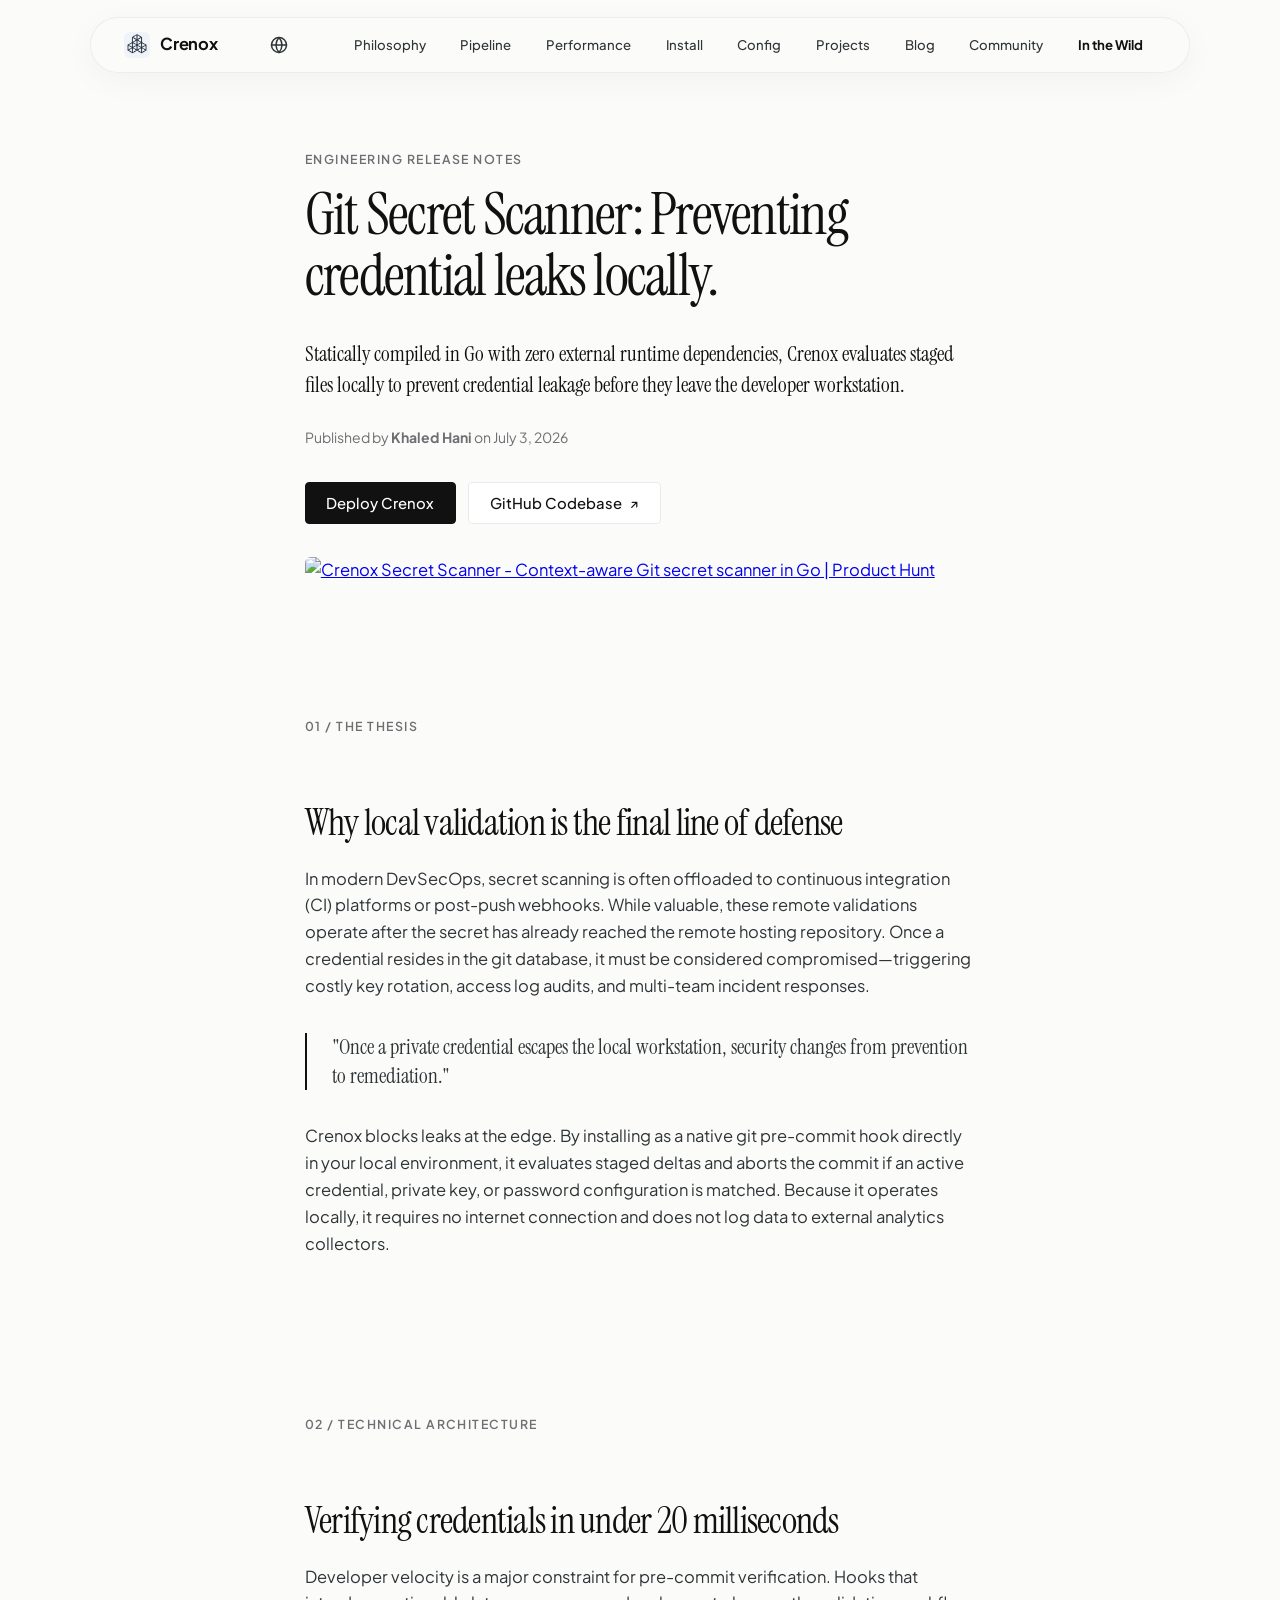
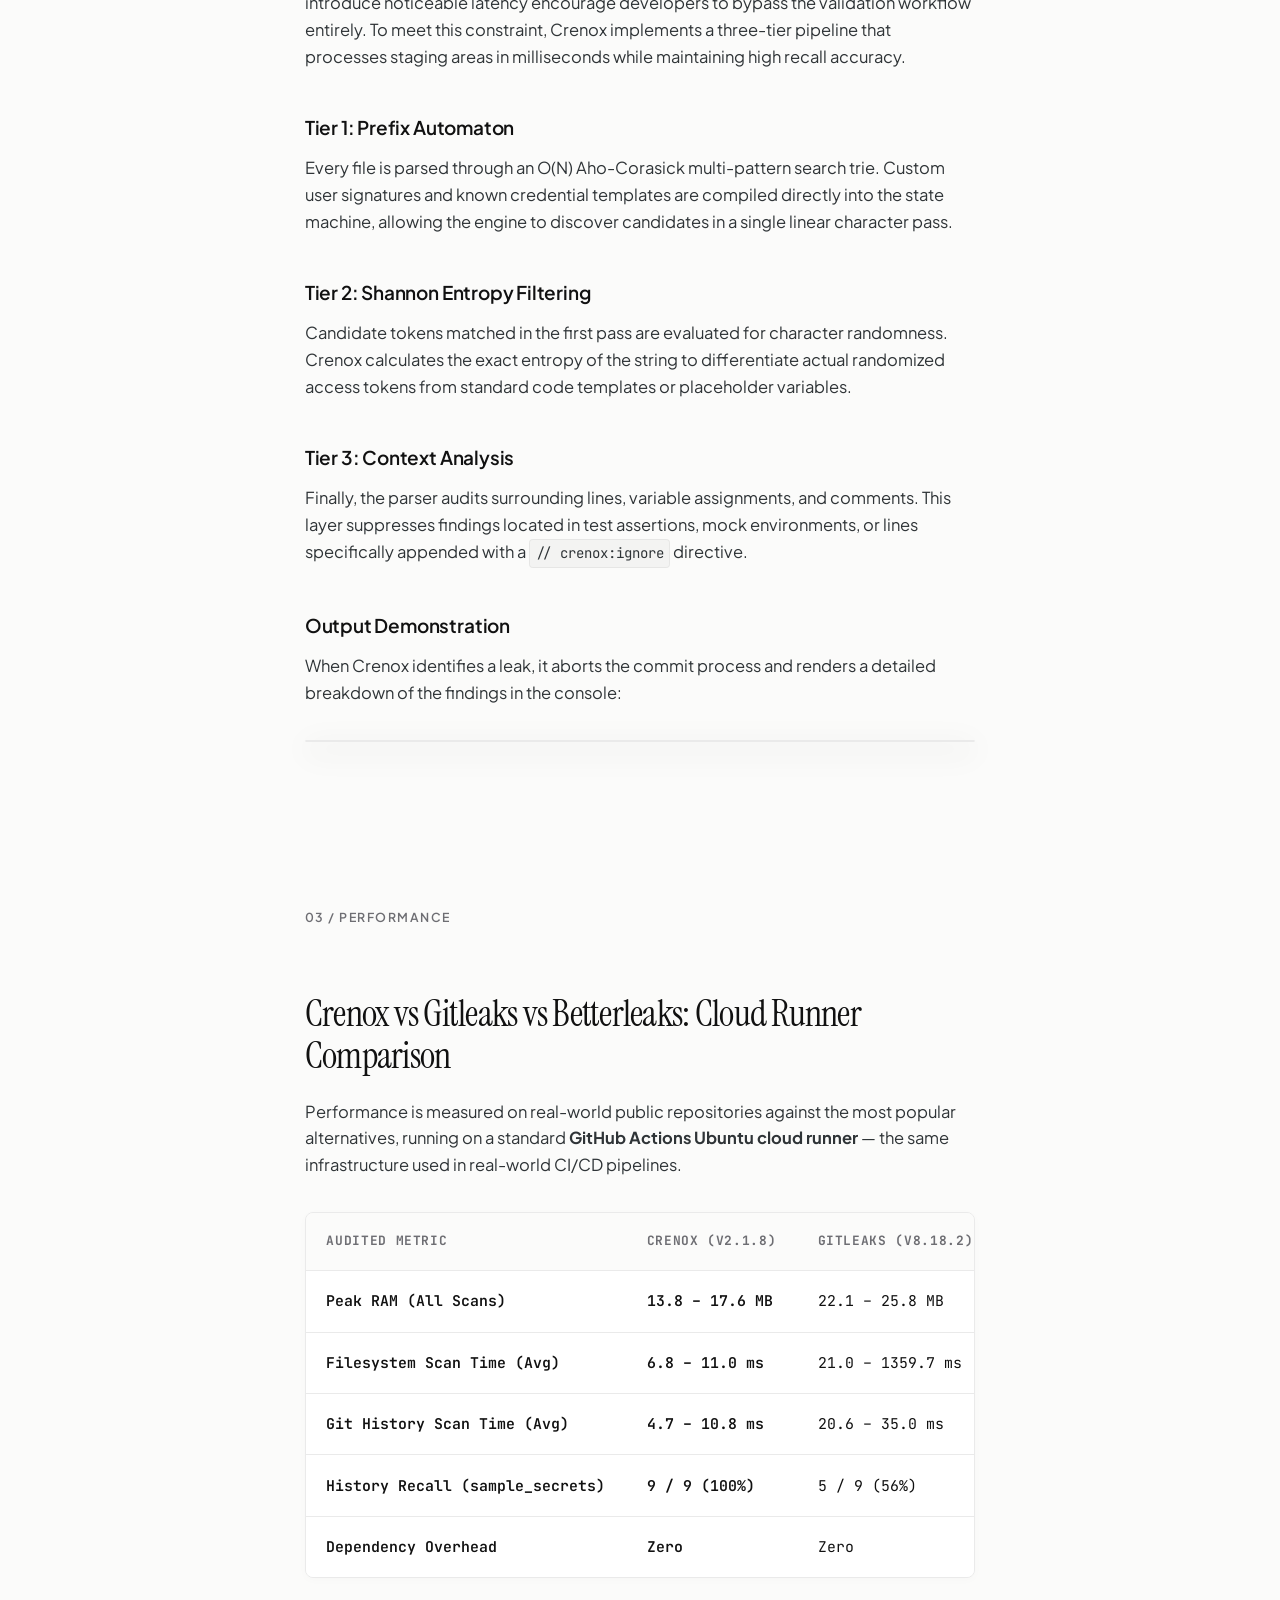
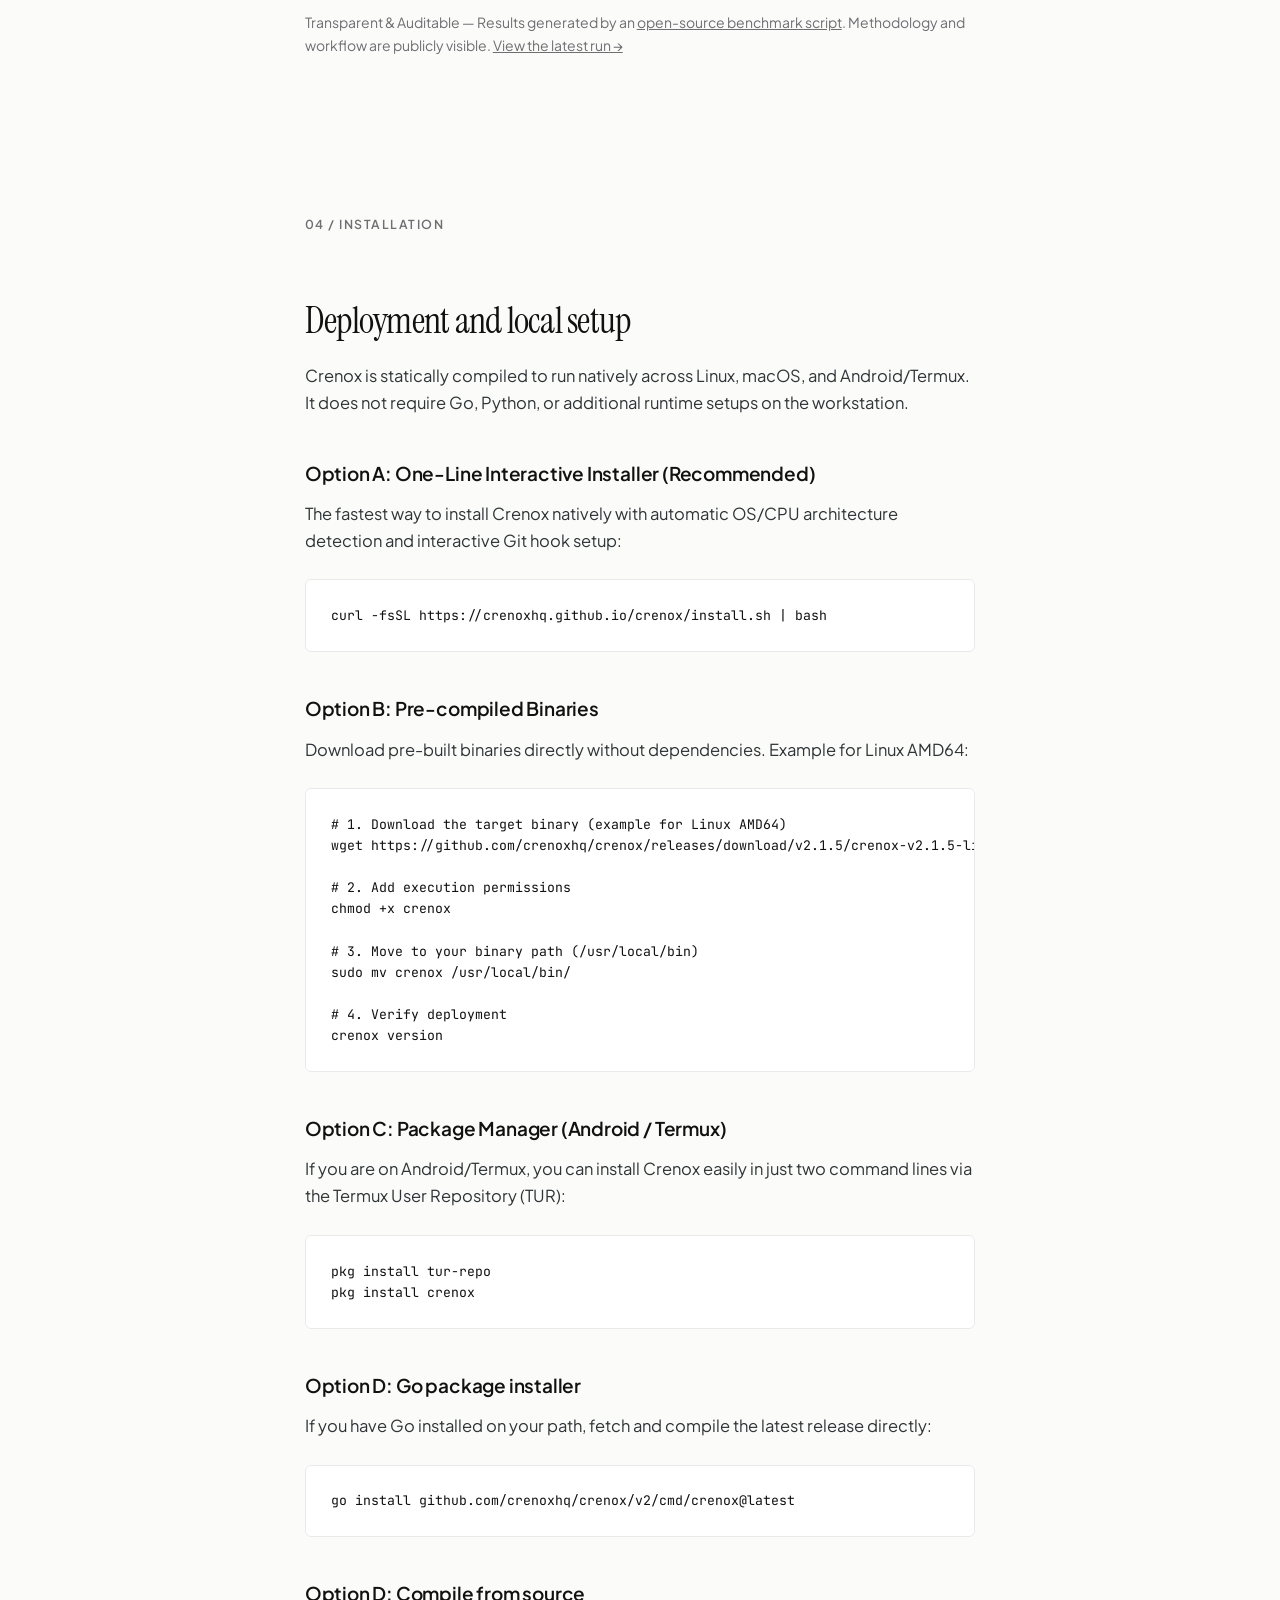
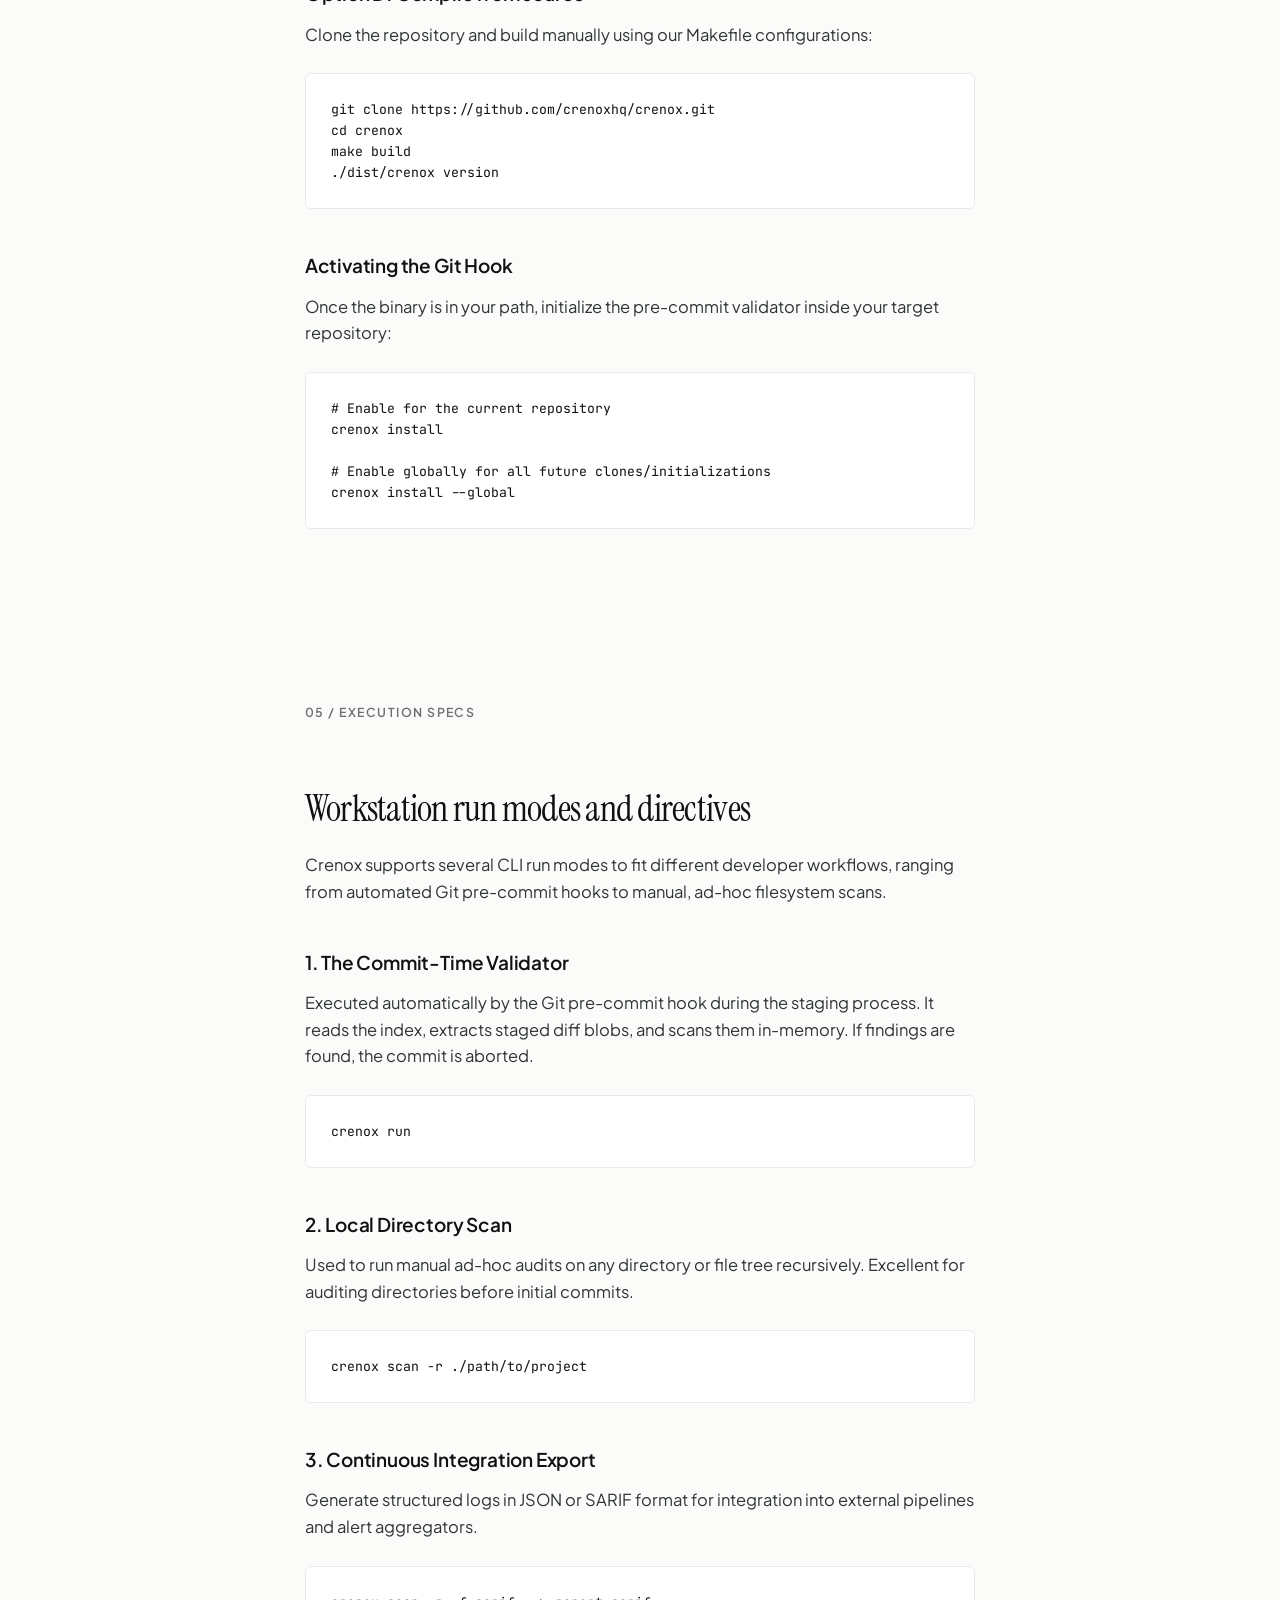
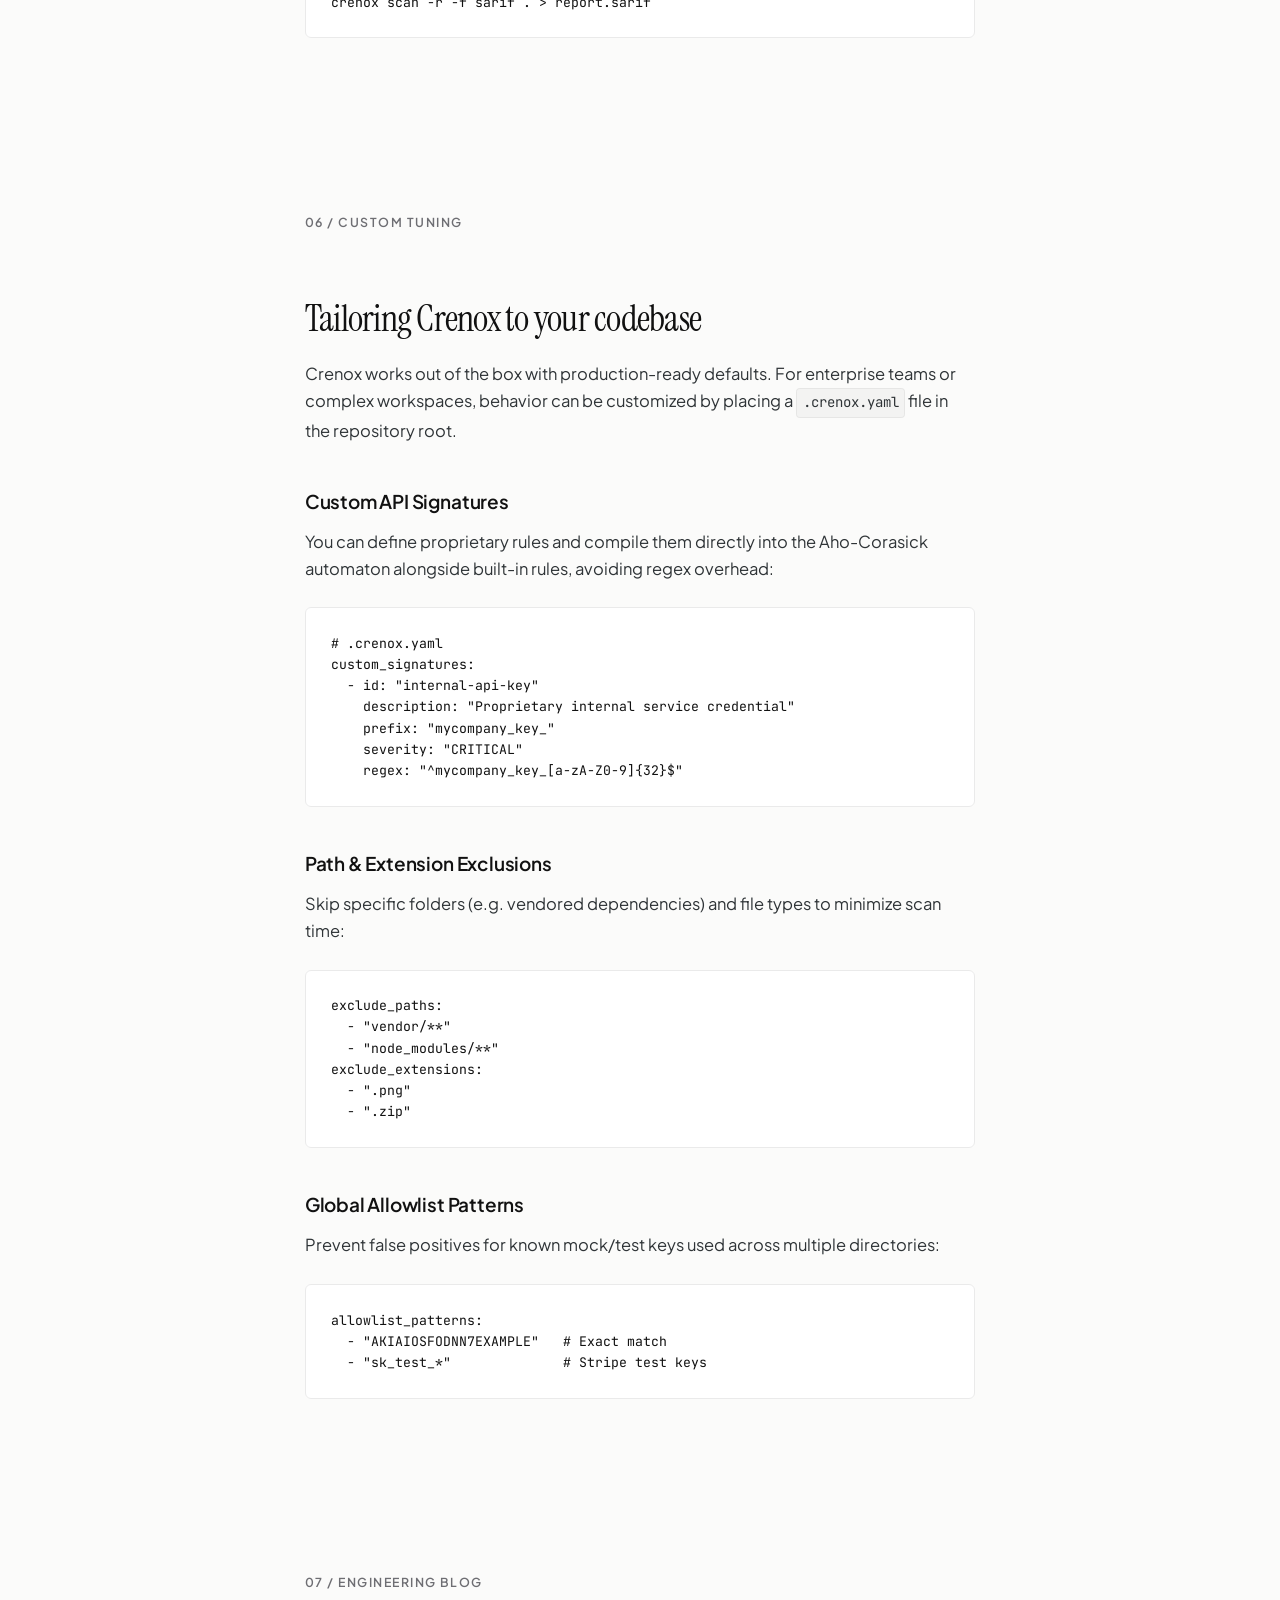
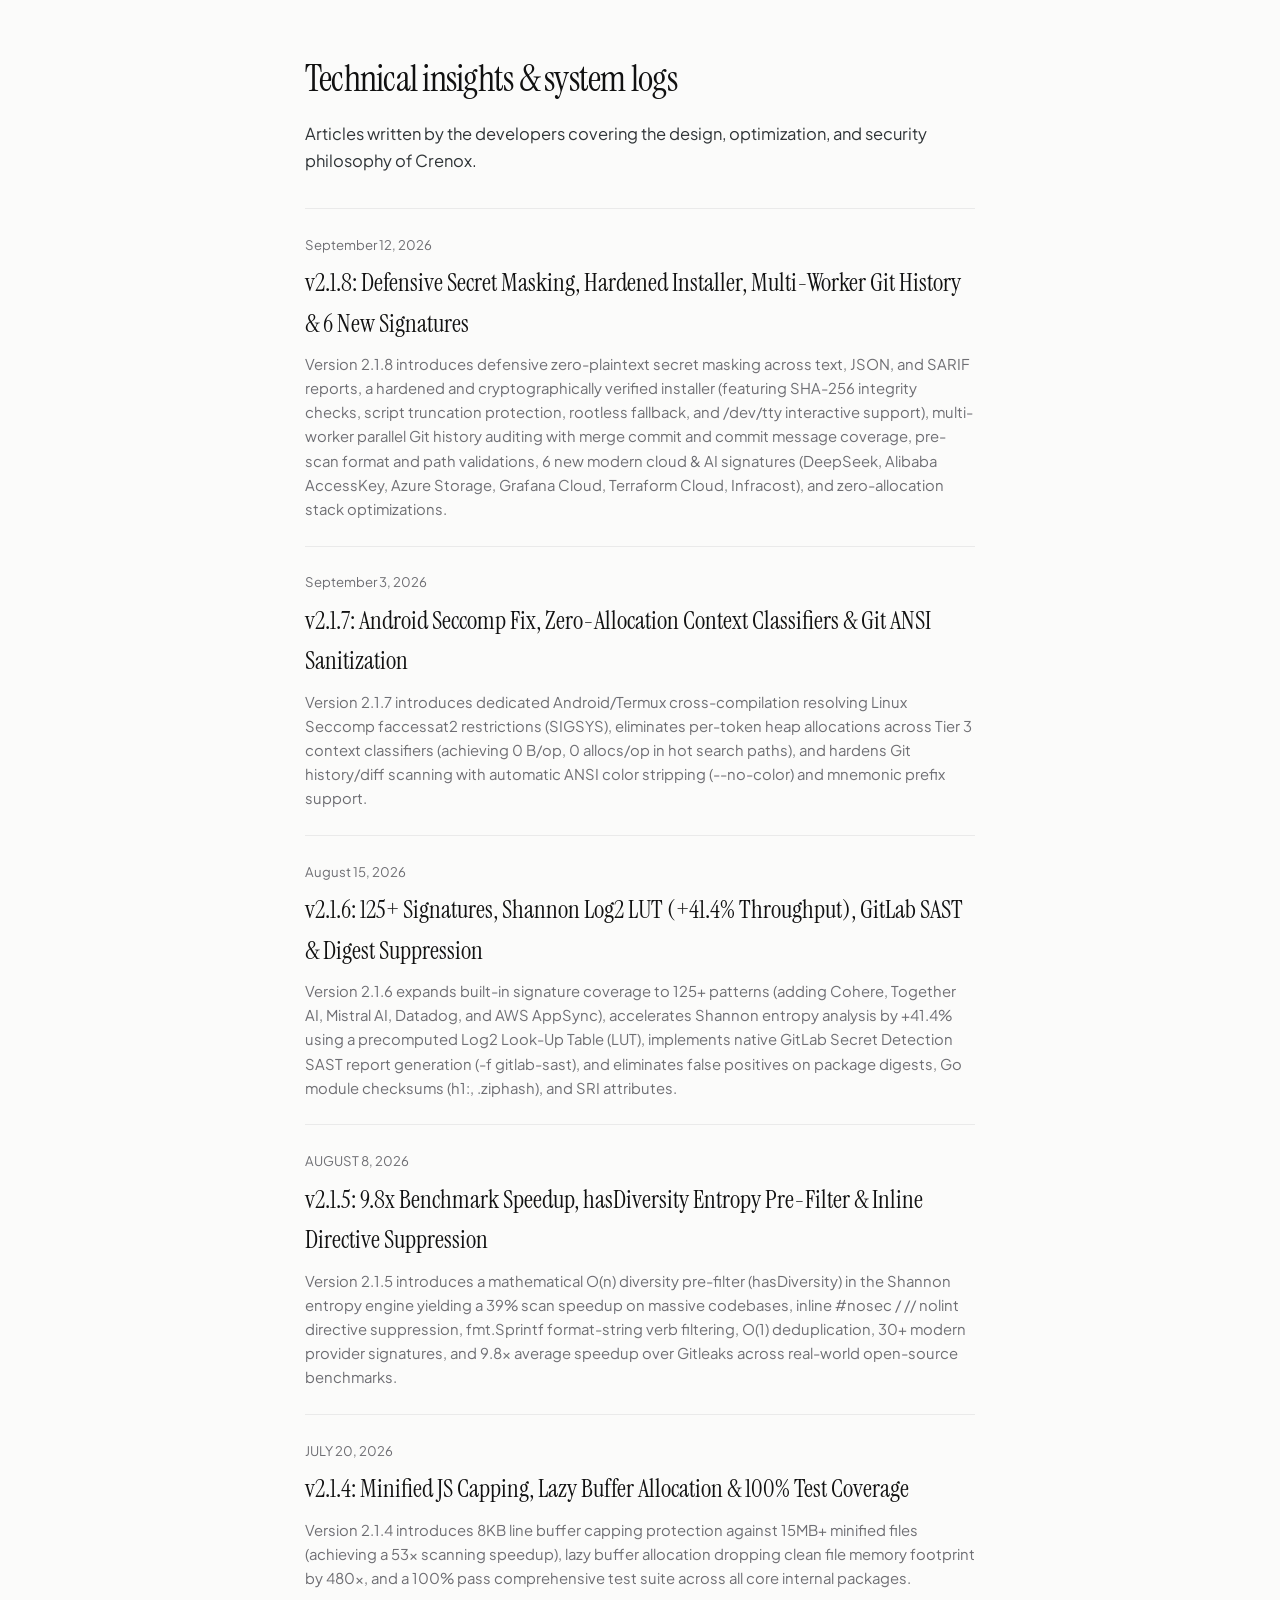
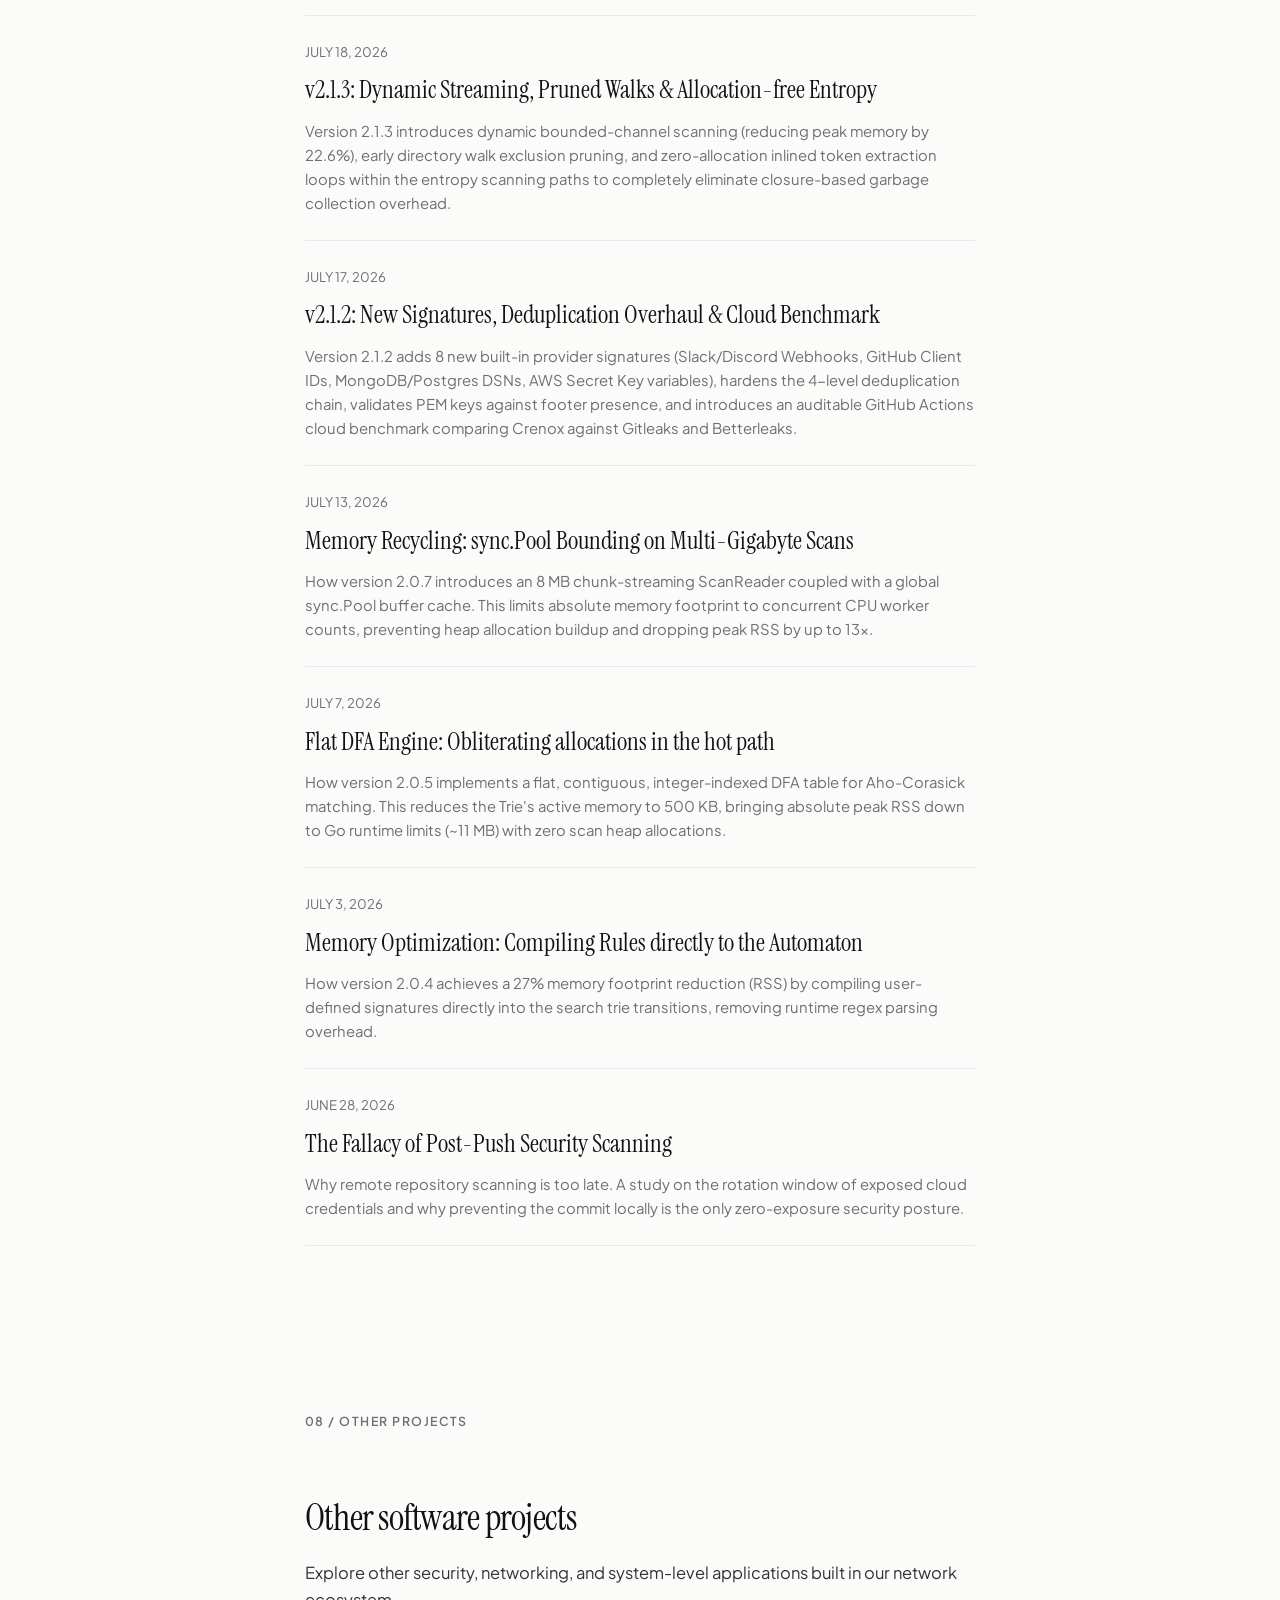
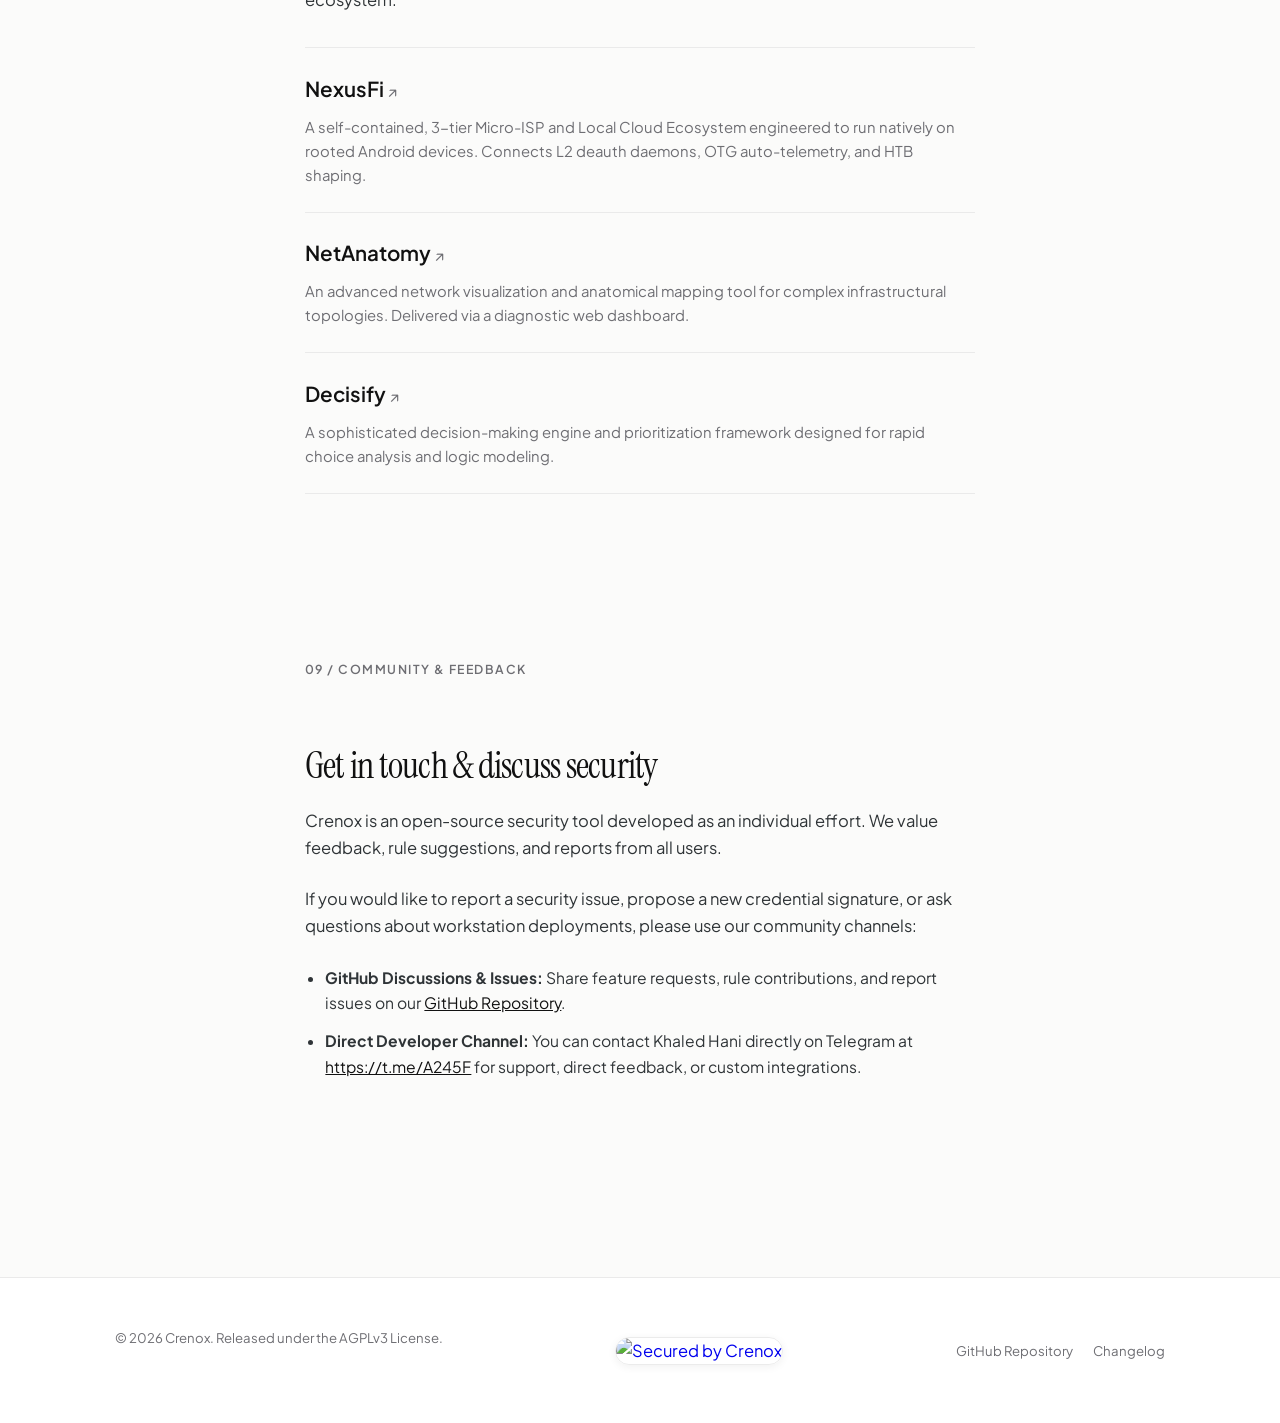
==== docs/index.html @ 31adc52f "docs: add Secured by Crenox badge to footer and mobile drawer" ====
<!DOCTYPE html>
<html lang="en" dir="ltr">
<head>
    <meta charset="UTF-8">
    <meta name="viewport" content="width=device-width, initial-scale=1.0">
    <title>Crenox (كرينوكس) — Ultra-Fast Git Secret Scanner & Pre-Commit Hook | Gitleaks Alternative</title>
    
    <!-- Meta Descriptions for SEO -->
    <meta name="description" content="Crenox is a zero-dependency, ultra-fast Git secret scanner and pre-commit hook written in Go. Detect leaked API keys, tokens, and credentials in under 20ms with 130+ signatures and GitLab SAST / GitHub SARIF reporting.">
    <meta name="keywords" content="secret scanner, git secret scanner, secret detection tool, gitleaks alternative, git-secrets alternative, detect api keys, detect leaked passwords, pre-commit secret scanner, gitlab secret detection sast, sarif secret scanner, go secret scanner, devsecops secret scanner, فاحص أسرار, فحص الأسرار البرمجية">
    <meta name="author" content="Khaled Hani">
    <meta name="robots" content="index, follow, max-snippet:-1, max-image-preview:large, max-video-preview:-1">
    <meta name="google-site-verification" content="googledc7329401f946fab">
    
    <!-- Canonical & Multilingual SEO (Hreflang) -->
    <link rel="canonical" href="https://crenoxhq.github.io/crenox/">
    <link rel="alternate" hreflang="en" href="https://crenoxhq.github.io/crenox/">
    <link rel="alternate" hreflang="ar" href="https://crenoxhq.github.io/crenox/index-ar.html">
    <link rel="alternate" hreflang="x-default" href="https://crenoxhq.github.io/crenox/">
    <link rel="icon" type="image/png" href="favicon.png">
    <link rel="apple-touch-icon" href="logo.png">
    
    <!-- Open Graph / Facebook -->
    <meta property="og:type" content="website">
    <meta property="og:url" content="https://crenoxhq.github.io/crenox/">
    <meta property="og:title" content="Crenox — Ultra-Fast Git Secret Scanner & Pre-Commit Hook (Gitleaks Alternative)">
    <meta property="og:description" content="A zero-dependency, sub-20ms Git pre-commit secret detector written in Go. Prevent credential leaks at the developer workstation.">
    <meta property="og:image" content="https://crenoxhq.github.io/crenox/social-preview.png">
    <meta property="og:site_name" content="Crenox Secret Scanner">
    <meta property="og:locale" content="en_US">
    <meta property="og:locale:alternate" content="ar_AR">
 
    <!-- Twitter -->
    <meta name="twitter:card" content="summary_large_image">
    <meta name="twitter:url" content="https://crenoxhq.github.io/crenox/">
    <meta name="twitter:title" content="Crenox — Ultra-Fast Git Secret Scanner & Pre-Commit Hook">
    <meta name="twitter:description" content="A zero-dependency Git pre-commit secret detector written in Go. Protect credentials locally in <20ms.">
    <meta name="twitter:image" content="https://crenoxhq.github.io/crenox/social-preview.png">

    <!-- Structured Data (JSON-LD Schema) for Google Search Rich Snippets -->
    <script type="application/ld+json">
    {
      "@context": "https://schema.org",
      "@type": "SoftwareApplication",
      "name": "Crenox",
      "alternateName": ["Crenox Secret Scanner", "كرينوكس", "فاحص أسرار كرينوكس"],
      "description": "A high-performance zero-dependency Git pre-commit secret scanner and credentials detector written in Go.",
      "operatingSystem": "Linux, macOS, Windows, Android (Termux)",
      "applicationCategory": "SecurityApplication",
      "softwareVersion": "2.1.8",
      "codeRepository": "https://github.com/crenoxhq/crenox",
      "license": "https://github.com/crenoxhq/crenox/blob/main/LICENSE",
      "offers": {
        "@type": "Offer",
        "price": "0.00",
        "priceCurrency": "USD"
      },
      "author": {
        "@type": "Person",
        "name": "Khaled Hani"
      },
      "featureList": [
        "Sub-20ms local Git pre-commit secret scanning",
        "130+ built-in modern provider and AI signatures",
        "Precomputed Shannon Entropy Log2 Look-Up Table",
        "GitLab Secret Detection SAST v15.0.0 and GitHub SARIF 2.1.0 output formats",
        "Zero-allocation hot scanning path"
      ]
    }
    </script>

    <!-- FAQPage Schema for Rich Search Results in Google -->
    <script type="application/ld+json">
    {
      "@context": "https://schema.org",
      "@type": "FAQPage",
      "mainEntity": [
        {
          "@type": "Question",
          "name": "What is a Git Secret Scanner and why is Crenox needed?",
          "acceptedAnswer": {
            "@type": "Answer",
            "text": "A Git secret scanner detects API keys, passwords, and private tokens inside codebases before they get pushed to remote servers. Crenox runs locally as a native pre-commit hook, aborting leaks in under 20ms with zero network transmission."
          }
        },
        {
          "@type": "Question",
          "name": "How does Crenox compare to Gitleaks?",
          "acceptedAnswer": {
            "@type": "Answer",
            "text": "Crenox is 3.8x to 154x faster than Gitleaks, maintains a strictly bounded 13-17 MB RAM footprint, eliminates heap allocations in the hot search path, and includes 130+ built-in signatures."
          }
        },
        {
          "@type": "Question",
          "name": "Does Crenox support GitLab SAST and GitHub Actions SARIF?",
          "acceptedAnswer": {
            "@type": "Answer",
            "text": "Yes, Crenox natively generates GitLab Secret Detection SAST reports (-f gitlab-sast) for GitLab Security Dashboards, and OASIS SARIF 2.1.0 (-f sarif) for GitHub Security Code Scanning."
          }
        }
      ]
    }
    </script>
    
    <!-- Premium Fonts: Serif for Headings, Sans for Body -->
    <link rel="preconnect" href="https://fonts.googleapis.com">
    <link rel="preconnect" href="https://fonts.gstatic.com" crossorigin>
    <link href="https://fonts.googleapis.com/css2?family=Instrument+Serif:ital@0;1&family=Plus+Jakarta+Sans:wght@300;400;500;600;700&family=JetBrains+Mono:wght@400;500;600&display=swap" rel="stylesheet">
    
    <!-- Stylesheet -->
    <link rel="stylesheet" href="style.css?v=2.1.8">
    <!-- Asciinema Player CSS -->
    <link rel="stylesheet" href="https://cdn.jsdelivr.net/npm/asciinema-player@3/dist/bundle/asciinema-player.css">
</head>
<body>

    <!-- Minimal Header Navigation -->
    <nav class="nav-bar">
        <div class="container-nav nav-wrapper">
            <a href="#" class="nav-logo">
                <img src="logo.png" alt="Crenox Logo" class="logo-img">
                <span class="logo-text">Crenox</span>
            </a>
            
            <div class="nav-controls">
                <a href="index-ar.html" class="lang-switch-btn" aria-label="Switch to Arabic" title="العربية">
                    <svg class="lang-icon" width="18" height="18" viewBox="0 0 24 24" fill="none" stroke="currentColor" stroke-width="2" stroke-linecap="round" stroke-linejoin="round">
                        <circle cx="12" cy="12" r="10"></circle>
                        <line x1="2" y1="12" x2="22" y2="12"></line>
                        <path d="M12 2a15.3 15.3 0 0 1 4 10 15.3 15.3 0 0 1-4 10 15.3 15.3 0 0 1-4-10 15.3 15.3 0 0 1 4-10z"></path>
                    </svg>
                </a>
                <button class="menu-toggle" id="menuToggle" aria-label="Toggle Menu">
                    <span class="bar"></span>
                    <span class="bar"></span>
                    <span class="bar"></span>
                </button>
            </div>

            <div class="nav-links" id="navLinks">
                <a href="#philosophy" class="nav-link">Philosophy</a>
                <a href="#pipeline" class="nav-link">Pipeline</a>
                <a href="#benchmarks" class="nav-link">Performance</a>
                <a href="#installation" class="nav-link">Install</a>
                <a href="#configuration" class="nav-link">Config</a>
                <a href="#masterpieces" class="nav-link">Projects</a>
                <a href="#blog" class="nav-link">Blog</a>
                <a href="#community" class="nav-link">Community</a>
                <a href="wild.html" class="nav-link" style="font-weight: bold; color: var(--color-text-primary);">In the Wild</a>
                <div class="nav-menu-badge">
                    <a href="https://github.com/crenoxhq/crenox" target="_blank" rel="noopener noreferrer" title="Secured by Crenox">
                        <img src="https://img.shields.io/badge/Secured%20by-Crenox-E2E8F0?style=for-the-badge&logo=shield&logoColor=0F172A&labelColor=0F172A" alt="Secured by Crenox">
                    </a>
                </div>
            </div>
        </div>
    </nav>

    <!-- Main Container -->
    <main class="container">

        <!-- Hero Section -->
        <article class="hero-section">
            <div class="eyebrow">
                Engineering Release Notes
            </div>
            <h1 class="hero-title">Git Secret Scanner: Preventing credential leaks locally.</h1>
            <p class="text-lead">Statically compiled in Go with zero external runtime dependencies, Crenox evaluates staged files locally to prevent credential leakage before they leave the developer workstation.</p>
            
            <p class="text-muted" style="font-size: 0.85rem; margin-top: -1rem;">Published by <strong>Khaled Hani</strong> on July 3, 2026</p>

            <div class="hero-actions">
                <a href="#installation" class="btn btn-primary">Deploy Crenox</a>
                <a href="https://github.com/crenoxhq/crenox" target="_blank" class="btn btn-secondary">
                    GitHub Codebase
                    <span class="btn-icon">↗</span>
                </a>
            </div>
            
            <div style="margin-top: 2rem; display: flex; align-items: center;">
                <a href="https://www.producthunt.com/products/crenox-leak-secret-scanner?embed=true&amp;utm_source=badge-featured&amp;utm_medium=badge&amp;utm_campaign=badge-crenox-secret-scanner" target="_blank" rel="noopener noreferrer"><img alt="Crenox Secret Scanner - Context-aware Git secret scanner in Go | Product Hunt" width="250" height="54" src="https://api.producthunt.com/widgets/embed-image/v1/featured.svg?post_id=1196224&amp;theme=neutral&amp;t=1784131078630" style="width: 250px; height: 54px; border-radius: 6px;"></a>
            </div>
        </article>

        <!-- Chapter 1: The Core Philosophy -->
        <section id="philosophy" class="section scroll-fade">
            <div class="eyebrow">
                01 / The Thesis
            </div>
            <h2>Why local validation is the final line of defense</h2>
            <p>In modern DevSecOps, secret scanning is often offloaded to continuous integration (CI) platforms or post-push webhooks. While valuable, these remote validations operate after the secret has already reached the remote hosting repository. Once a credential resides in the git database, it must be considered compromised—triggering costly key rotation, access log audits, and multi-team incident responses.</p>
            
            <blockquote>
                "Once a private credential escapes the local workstation, security changes from prevention to remediation."
            </blockquote>
            
            <p>Crenox blocks leaks at the edge. By installing as a native git pre-commit hook directly in your local environment, it evaluates staged deltas and aborts the commit if an active credential, private key, or password configuration is matched. Because it operates locally, it requires no internet connection and does not log data to external analytics collectors.</p>
        </section>

        <!-- Chapter 2: The Three-Tier Pipeline -->
        <section id="pipeline" class="section scroll-fade">
            <div class="eyebrow">
                02 / Technical Architecture
            </div>
            <h2>Verifying credentials in under 20 milliseconds</h2>
            <p>Developer velocity is a major constraint for pre-commit verification. Hooks that introduce noticeable latency encourage developers to bypass the validation workflow entirely. To meet this constraint, Crenox implements a three-tier pipeline that processes staging areas in milliseconds while maintaining high recall accuracy.</p>

            <h3>Tier 1: Prefix Automaton</h3>
            <p>Every file is parsed through an O(N) Aho-Corasick multi-pattern search trie. Custom user signatures and known credential templates are compiled directly into the state machine, allowing the engine to discover candidates in a single linear character pass.</p>

            <h3>Tier 2: Shannon Entropy Filtering</h3>
            <p>Candidate tokens matched in the first pass are evaluated for character randomness. Crenox calculates the exact entropy of the string to differentiate actual randomized access tokens from standard code templates or placeholder variables.</p>

            <h3>Tier 3: Context Analysis</h3>
            <p>Finally, the parser audits surrounding lines, variable assignments, and comments. This layer suppresses findings located in test assertions, mock environments, or lines specifically appended with a <code>// crenox:ignore</code> directive.</p>

            <h3>Output Demonstration</h3>
            <p>When Crenox identifies a leak, it aborts the commit process and renders a detailed breakdown of the findings in the console:</p>

            <div id="terminal-demo" style="margin: 2rem 0; border-radius: 8px; overflow: hidden; box-shadow: 0 8px 30px rgba(0,0,0,0.3); border: 1px solid var(--color-border);"></div>
        </section>

        <!-- Chapter 3: Benchmarks -->
        <section id="benchmarks" class="section scroll-fade">
            <div class="eyebrow">
                03 / Performance
            </div>
            <h2>Crenox vs Gitleaks vs Betterleaks: Cloud Runner Comparison</h2>
            <p>Performance is measured on real-world public repositories against the most popular alternatives, running on a standard <strong>GitHub Actions Ubuntu cloud runner</strong> — the same infrastructure used in real-world CI/CD pipelines.</p>

            <div class="spec-table-wrapper">
                <table class="spec-table font-mono">
                    <thead>
                        <tr>
                            <th>Audited Metric</th>
                            <th>Crenox (<span class="latest-version">v2.1.8</span>)</th>
                            <th>Gitleaks (v8.18.2)</th>
                            <th>Betterleaks (v1.6.1)</th>
                        </tr>
                    </thead>
                    <tbody>
                        <tr>
                            <td class="spec-label">Peak RAM (All Scans)</td>
                            <td style="font-weight: 600; color: var(--color-text-primary);">13.8 – 17.6 MB</td>
                            <td>22.1 – 25.8 MB</td>
                            <td>43.7 – 73.3 MB</td>
                        </tr>
                        <tr>
                            <td class="spec-label">Filesystem Scan Time (Avg)</td>
                            <td style="font-weight: 600; color: var(--color-text-primary);">6.8 – 11.0 ms</td>
                            <td>21.0 – 1359.7 ms</td>
                            <td>78.7 – 606.3 ms</td>
                        </tr>
                        <tr>
                            <td class="spec-label">Git History Scan Time (Avg)</td>
                            <td style="font-weight: 600; color: var(--color-text-primary);">4.7 – 10.8 ms</td>
                            <td>20.6 – 35.0 ms</td>
                            <td>25.7 – 230.0 ms</td>
                        </tr>
                        <tr>
                            <td class="spec-label">History Recall (sample_secrets)</td>
                            <td style="font-weight: 600; color: var(--color-text-primary);">9 / 9 (100%)</td>
                            <td>5 / 9 (56%)</td>
                            <td>6 / 9 (67%)</td>
                        </tr>
                        <tr>
                            <td class="spec-label">Dependency Overhead</td>
                            <td style="font-weight: 600; color: var(--color-text-primary);">Zero</td>
                            <td>Zero</td>
                            <td>Zero</td>
                        </tr>
                    </tbody>
                </table>
            </div>
            <p style="font-size: 0.85rem; color: var(--color-text-muted); margin-top: 1rem;">
                Transparent &amp; Auditable — Results generated by an <a href="https://github.com/crenoxhq/serverless-node-api-boilerplate/blob/main/scripts/run_benchmark.py" target="_blank" style="color: inherit; text-decoration: underline;">open-source benchmark script</a>. Methodology and workflow are publicly visible. <a href="https://github.com/crenoxhq/serverless-node-api-boilerplate/actions/workflows/benchmark.yml" target="_blank" style="color: inherit; text-decoration: underline;">View the latest run →</a>
            </p>
        </section>

        <!-- Chapter 4: Installation -->
        <section id="installation" class="section scroll-fade">
            <div class="eyebrow">
                04 / Installation
            </div>
            <h2>Deployment and local setup</h2>
            <p>Crenox is statically compiled to run natively across Linux, macOS, and Android/Termux. It does not require Go, Python, or additional runtime setups on the workstation.</p>

            <h3>Option A: One-Line Interactive Installer (Recommended)</h3>
            <p>The fastest way to install Crenox natively with automatic OS/CPU architecture detection and interactive Git hook setup:</p>
            <pre class="font-mono">curl -fsSL https://crenoxhq.github.io/crenox/install.sh | bash</pre>

            <h3>Option B: Pre-compiled Binaries</h3>
            <p>Download pre-built binaries directly without dependencies. Example for Linux AMD64:</p>
            <pre class="font-mono">
# 1. Download the target binary (example for Linux AMD64)
wget https://github.com/crenoxhq/crenox/releases/download/<span class="latest-version">v2.1.5</span>/crenox-<span class="latest-version">v2.1.5</span>-linux-amd64 -O crenox

# 2. Add execution permissions
chmod +x crenox

# 3. Move to your binary path (/usr/local/bin)
sudo mv crenox /usr/local/bin/

# 4. Verify deployment
crenox version</pre>

            <h3>Option C: Package Manager (Android / Termux)</h3>
            <p>If you are on Android/Termux, you can install Crenox easily in just two command lines via the Termux User Repository (TUR):</p>
            <pre class="font-mono">
pkg install tur-repo
pkg install crenox</pre>

            <h3>Option D: Go package installer</h3>
            <p>If you have Go installed on your path, fetch and compile the latest release directly:</p>
            <pre class="font-mono">go install github.com/crenoxhq/crenox/v2/cmd/crenox@latest</pre>

            <h3>Option D: Compile from source</h3>
            <p>Clone the repository and build manually using our Makefile configurations:</p>
            <pre class="font-mono">
git clone https://github.com/crenoxhq/crenox.git
cd crenox
make build
./dist/crenox version</pre>

            <h3>Activating the Git Hook</h3>
            <p>Once the binary is in your path, initialize the pre-commit validator inside your target repository:</p>
            <pre class="font-mono">
# Enable for the current repository
crenox install

# Enable globally for all future clones/initializations
crenox install --global</pre>
        </section>

        <!-- Chapter 5: Workstation Execution & Commands -->
        <section id="execution" class="section scroll-fade">
            <div class="eyebrow">
                05 / Execution Specs
            </div>
            <h2>Workstation run modes and directives</h2>
            <p>Crenox supports several CLI run modes to fit different developer workflows, ranging from automated Git pre-commit hooks to manual, ad-hoc filesystem scans.</p>

            <h3>1. The Commit-Time Validator</h3>
            <p>Executed automatically by the Git pre-commit hook during the staging process. It reads the index, extracts staged diff blobs, and scans them in-memory. If findings are found, the commit is aborted.</p>
            <pre class="font-mono">crenox run</pre>

            <h3>2. Local Directory Scan</h3>
            <p>Used to run manual ad-hoc audits on any directory or file tree recursively. Excellent for auditing directories before initial commits.</p>
            <pre class="font-mono">crenox scan -r ./path/to/project</pre>

            <h3>3. Continuous Integration Export</h3>
            <p>Generate structured logs in JSON or SARIF format for integration into external pipelines and alert aggregators.</p>
            <pre class="font-mono">crenox scan -r -f sarif . &gt; report.sarif</pre>
        </section>

        <!-- Chapter 6: Configuration & Custom Rules -->
        <section id="configuration" class="section scroll-fade">
            <div class="eyebrow">
                06 / Custom Tuning
            </div>
            <h2>Tailoring Crenox to your codebase</h2>
            <p>Crenox works out of the box with production-ready defaults. For enterprise teams or complex workspaces, behavior can be customized by placing a <code>.crenox.yaml</code> file in the repository root.</p>

            <h3>Custom API Signatures</h3>
            <p>You can define proprietary rules and compile them directly into the Aho-Corasick automaton alongside built-in rules, avoiding regex overhead:</p>
            <pre class="font-mono">
# .crenox.yaml
custom_signatures:
  - id: "internal-api-key"
    description: "Proprietary internal service credential"
    prefix: "mycompany_key_"
    severity: "CRITICAL"
    regex: "^mycompany_key_[a-zA-Z0-9]{32}$"</pre>

            <h3>Path & Extension Exclusions</h3>
            <p>Skip specific folders (e.g. vendored dependencies) and file types to minimize scan time:</p>
            <pre class="font-mono">
exclude_paths:
  - "vendor/**"
  - "node_modules/**"
exclude_extensions:
  - ".png"
  - ".zip"</pre>

            <h3>Global Allowlist Patterns</h3>
            <p>Prevent false positives for known mock/test keys used across multiple directories:</p>
            <pre class="font-mono">
allowlist_patterns:
  - "AKIAIOSFODNN7EXAMPLE"   # Exact match
  - "sk_test_*"              # Stripe test keys</pre>
        </section>

        <!-- Chapter 7: Engineering Blog -->
        <section id="blog" class="section scroll-fade">
            <div class="eyebrow">
                07 / Engineering Blog
            </div>
            <h2>Technical insights & system logs</h2>
            <p>Articles written by the developers covering the design, optimization, and security philosophy of Crenox.</p>
            
            <div style="margin: 2rem 0; border-top: 1px solid var(--color-border);">
                <div style="padding: 1.5rem 0; border-bottom: 1px solid var(--color-border);">
                    <p class="text-muted" style="font-size: 0.8rem; margin-bottom: 0.5rem;">September 12, 2026</p>
                    <h4 style="margin: 0 0 0.5rem 0; font-family: var(--font-serif-en); font-size: 1.5rem; font-weight: 400;"><a href="https://github.com/crenoxhq/crenox/blob/main/CHANGELOG.md" target="_blank" style="color: inherit; text-decoration: none;">v2.1.8: Defensive Secret Masking, Hardened Installer, Multi-Worker Git History & 6 New Signatures</a></h4>
                    <p style="font-size: 0.9rem; margin-bottom: 0; color: var(--color-text-muted);">Version 2.1.8 introduces defensive zero-plaintext secret masking across text, JSON, and SARIF reports, a hardened and cryptographically verified installer (featuring SHA-256 integrity checks, script truncation protection, rootless fallback, and /dev/tty interactive support), multi-worker parallel Git history auditing with merge commit and commit message coverage, pre-scan format and path validations, 6 new modern cloud & AI signatures (DeepSeek, Alibaba AccessKey, Azure Storage, Grafana Cloud, Terraform Cloud, Infracost), and zero-allocation stack optimizations.</p>
                </div>

                <div style="padding: 1.5rem 0; border-bottom: 1px solid var(--color-border);">
                    <p class="text-muted" style="font-size: 0.8rem; margin-bottom: 0.5rem;">September 3, 2026</p>
                    <h4 style="margin: 0 0 0.5rem 0; font-family: var(--font-serif-en); font-size: 1.5rem; font-weight: 400;"><a href="https://github.com/crenoxhq/crenox/blob/dev/CHANGELOG.md" target="_blank" style="color: inherit; text-decoration: none;">v2.1.7: Android Seccomp Fix, Zero-Allocation Context Classifiers & Git ANSI Sanitization</a></h4>
                    <p style="font-size: 0.9rem; margin-bottom: 0; color: var(--color-text-muted);">Version 2.1.7 introduces dedicated Android/Termux cross-compilation resolving Linux Seccomp faccessat2 restrictions (SIGSYS), eliminates per-token heap allocations across Tier 3 context classifiers (achieving 0 B/op, 0 allocs/op in hot search paths), and hardens Git history/diff scanning with automatic ANSI color stripping (--no-color) and mnemonic prefix support.</p>
                </div>

                <div style="padding: 1.5rem 0; border-bottom: 1px solid var(--color-border);">
                    <p class="text-muted" style="font-size: 0.8rem; margin-bottom: 0.5rem;">August 15, 2026</p>
                    <h4 style="margin: 0 0 0.5rem 0; font-family: var(--font-serif-en); font-size: 1.5rem; font-weight: 400;"><a href="https://github.com/crenoxhq/crenox/blob/dev/CHANGELOG.md" target="_blank" style="color: inherit; text-decoration: none;">v2.1.6: 125+ Signatures, Shannon Log2 LUT (+41.4% Throughput), GitLab SAST & Digest Suppression</a></h4>
                    <p style="font-size: 0.9rem; margin-bottom: 0; color: var(--color-text-muted);">Version 2.1.6 expands built-in signature coverage to 125+ patterns (adding Cohere, Together AI, Mistral AI, Datadog, and AWS AppSync), accelerates Shannon entropy analysis by +41.4% using a precomputed Log2 Look-Up Table (LUT), implements native GitLab Secret Detection SAST report generation (-f gitlab-sast), and eliminates false positives on package digests, Go module checksums (h1:, .ziphash), and SRI attributes.</p>
                </div>

                <div style="padding: 1.5rem 0; border-bottom: 1px solid var(--color-border);">
                    <p class="text-muted" style="font-size: 0.8rem; margin-bottom: 0.5rem;">AUGUST 8, 2026</p>
                    <h4 style="margin: 0 0 0.5rem 0; font-family: var(--font-serif-en); font-size: 1.5rem; font-weight: 400;"><a href="https://github.com/crenoxhq/crenox/blob/dev/CHANGELOG.md" target="_blank" style="color: inherit; text-decoration: none;">v2.1.5: 9.8x Benchmark Speedup, hasDiversity Entropy Pre-Filter & Inline Directive Suppression</a></h4>
                    <p style="font-size: 0.9rem; margin-bottom: 0; color: var(--color-text-muted);">Version 2.1.5 introduces a mathematical O(n) diversity pre-filter (hasDiversity) in the Shannon entropy engine yielding a 39% scan speedup on massive codebases, inline #nosec / // nolint directive suppression, fmt.Sprintf format-string verb filtering, O(1) deduplication, 30+ modern provider signatures, and 9.8x average speedup over Gitleaks across real-world open-source benchmarks.</p>
                </div>

                <div style="padding: 1.5rem 0; border-bottom: 1px solid var(--color-border);">
                    <p class="text-muted" style="font-size: 0.8rem; margin-bottom: 0.5rem;">JULY 20, 2026</p>
                    <h4 style="margin: 0 0 0.5rem 0; font-family: var(--font-serif-en); font-size: 1.5rem; font-weight: 400;"><a href="https://github.com/crenoxhq/crenox/blob/dev/CHANGELOG.md" target="_blank" style="color: inherit; text-decoration: none;">v2.1.4: Minified JS Capping, Lazy Buffer Allocation & 100% Test Coverage</a></h4>
                    <p style="font-size: 0.9rem; margin-bottom: 0; color: var(--color-text-muted);">Version 2.1.4 introduces 8KB line buffer capping protection against 15MB+ minified files (achieving a 53x scanning speedup), lazy buffer allocation dropping clean file memory footprint by 480x, and a 100% pass comprehensive test suite across all core internal packages.</p>
                </div>

                <div style="padding: 1.5rem 0; border-bottom: 1px solid var(--color-border);">
                    <p class="text-muted" style="font-size: 0.8rem; margin-bottom: 0.5rem;">JULY 18, 2026</p>
                    <h4 style="margin: 0 0 0.5rem 0; font-family: var(--font-serif-en); font-size: 1.5rem; font-weight: 400;"><a href="https://github.com/crenoxhq/crenox/blob/dev/CHANGELOG.md" target="_blank" style="color: inherit; text-decoration: none;">v2.1.3: Dynamic Streaming, Pruned Walks & Allocation-free Entropy</a></h4>
                    <p style="font-size: 0.9rem; margin-bottom: 0; color: var(--color-text-muted);">Version 2.1.3 introduces dynamic bounded-channel scanning (reducing peak memory by 22.6%), early directory walk exclusion pruning, and zero-allocation inlined token extraction loops within the entropy scanning paths to completely eliminate closure-based garbage collection overhead.</p>
                </div>

                <div style="padding: 1.5rem 0; border-bottom: 1px solid var(--color-border);">
                    <p class="text-muted" style="font-size: 0.8rem; margin-bottom: 0.5rem;">JULY 17, 2026</p>
                    <h4 style="margin: 0 0 0.5rem 0; font-family: var(--font-serif-en); font-size: 1.5rem; font-weight: 400;"><a href="https://github.com/crenoxhq/crenox/blob/dev/CHANGELOG.md" target="_blank" style="color: inherit; text-decoration: none;">v2.1.2: New Signatures, Deduplication Overhaul & Cloud Benchmark</a></h4>
                    <p style="font-size: 0.9rem; margin-bottom: 0; color: var(--color-text-muted);">Version 2.1.2 adds 8 new built-in provider signatures (Slack/Discord Webhooks, GitHub Client IDs, MongoDB/Postgres DSNs, AWS Secret Key variables), hardens the 4-level deduplication chain, validates PEM keys against footer presence, and introduces an auditable GitHub Actions cloud benchmark comparing Crenox against Gitleaks and Betterleaks.</p>
                </div>

                <div style="padding: 1.5rem 0; border-bottom: 1px solid var(--color-border);">
                    <p class="text-muted" style="font-size: 0.8rem; margin-bottom: 0.5rem;">JULY 13, 2026</p>
                    <h4 style="margin: 0 0 0.5rem 0; font-family: var(--font-serif-en); font-size: 1.5rem; font-weight: 400;"><a href="https://github.com/crenoxhq/crenox" target="_blank" style="color: inherit; text-decoration: none;">Memory Recycling: sync.Pool Bounding on Multi-Gigabyte Scans</a></h4>
                    <p style="font-size: 0.9rem; margin-bottom: 0; color: var(--color-text-muted);">How version 2.0.7 introduces an 8 MB chunk-streaming ScanReader coupled with a global sync.Pool buffer cache. This limits absolute memory footprint to concurrent CPU worker counts, preventing heap allocation buildup and dropping peak RSS by up to 13x.</p>
                </div>

                <div style="padding: 1.5rem 0; border-bottom: 1px solid var(--color-border);">
                    <p class="text-muted" style="font-size: 0.8rem; margin-bottom: 0.5rem;">JULY 7, 2026</p>
                    <h4 style="margin: 0 0 0.5rem 0; font-family: var(--font-serif-en); font-size: 1.5rem; font-weight: 400;"><a href="https://github.com/crenoxhq/crenox" target="_blank" style="color: inherit; text-decoration: none;">Flat DFA Engine: Obliterating allocations in the hot path</a></h4>
                    <p style="font-size: 0.9rem; margin-bottom: 0; color: var(--color-text-muted);">How version 2.0.5 implements a flat, contiguous, integer-indexed DFA table for Aho-Corasick matching. This reduces the Trie's active memory to 500 KB, bringing absolute peak RSS down to Go runtime limits (~11 MB) with zero scan heap allocations.</p>
                </div>
                
                <div style="padding: 1.5rem 0; border-bottom: 1px solid var(--color-border);">
                    <p class="text-muted" style="font-size: 0.8rem; margin-bottom: 0.5rem;">JULY 3, 2026</p>
                    <h4 style="margin: 0 0 0.5rem 0; font-family: var(--font-serif-en); font-size: 1.5rem; font-weight: 400;"><a href="https://github.com/crenoxhq/crenox" target="_blank" style="color: inherit; text-decoration: none;">Memory Optimization: Compiling Rules directly to the Automaton</a></h4>
                    <p style="font-size: 0.9rem; margin-bottom: 0; color: var(--color-text-muted);">How version 2.0.4 achieves a 27% memory footprint reduction (RSS) by compiling user-defined signatures directly into the search trie transitions, removing runtime regex parsing overhead.</p>
                </div>
                
                <div style="padding: 1.5rem 0; border-bottom: 1px solid var(--color-border);">
                    <p class="text-muted" style="font-size: 0.8rem; margin-bottom: 0.5rem;">JUNE 28, 2026</p>
                    <h4 style="margin: 0 0 0.5rem 0; font-family: var(--font-serif-en); font-size: 1.5rem; font-weight: 400;"><a href="https://github.com/crenoxhq/crenox" target="_blank" style="color: inherit; text-decoration: none;">The Fallacy of Post-Push Security Scanning</a></h4>
                    <p style="font-size: 0.9rem; margin-bottom: 0; color: var(--color-text-muted);">Why remote repository scanning is too late. A study on the rotation window of exposed cloud credentials and why preventing the commit locally is the only zero-exposure security posture.</p>
                </div>
            </div>
        </section>

        <!-- Chapter 8: Other Projects -->
        <section id="masterpieces" class="section scroll-fade">
            <div class="eyebrow">
                08 / Other Projects
            </div>
            <h2>Other software projects</h2>
            <p>Explore other security, networking, and system-level applications built in our network ecosystem.</p>

            <div style="margin: 2rem 0; border-top: 1px solid var(--color-border);">
                <div style="padding: 1.5rem 0; border-bottom: 1px solid var(--color-border);">
                    <h4 style="margin: 0 0 0.5rem 0; font-family: var(--font-sans-en); font-size: 1.25rem; font-weight: 600;"><a href="https://nexusfi-web.vercel.app" target="_blank" style="color: inherit; text-decoration: none;">NexusFi <span style="font-weight: 400; font-size: 0.95rem; color: var(--color-text-muted);">↗</span></a></h4>
                    <p style="font-size: 0.9rem; margin-bottom: 0; color: var(--color-text-muted);">A self-contained, 3-tier Micro-ISP and Local Cloud Ecosystem engineered to run natively on rooted Android devices. Connects L2 deauth daemons, OTG auto-telemetry, and HTB shaping.</p>
                </div>
                
                <div style="padding: 1.5rem 0; border-bottom: 1px solid var(--color-border);">
                    <h4 style="margin: 0 0 0.5rem 0; font-family: var(--font-sans-en); font-size: 1.25rem; font-weight: 600;"><a href="https://net-anatomy.vercel.app" target="_blank" style="color: inherit; text-decoration: none;">NetAnatomy <span style="font-weight: 400; font-size: 0.95rem; color: var(--color-text-muted);">↗</span></a></h4>
                    <p style="font-size: 0.9rem; margin-bottom: 0; color: var(--color-text-muted);">An advanced network visualization and anatomical mapping tool for complex infrastructural topologies. Delivered via a diagnostic web dashboard.</p>
                </div>

                <div style="padding: 1.5rem 0; border-bottom: 1px solid var(--color-border);">
                    <h4 style="margin: 0 0 0.5rem 0; font-family: var(--font-sans-en); font-size: 1.25rem; font-weight: 600;"><a href="https://decisify-web.vercel.app" target="_blank" style="color: inherit; text-decoration: none;">Decisify <span style="font-weight: 400; font-size: 0.95rem; color: var(--color-text-muted);">↗</span></a></h4>
                    <p style="font-size: 0.9rem; margin-bottom: 0; color: var(--color-text-muted);">A sophisticated decision-making engine and prioritization framework designed for rapid choice analysis and logic modeling.</p>
                </div>
            </div>
        </section>

        <!-- Chapter 9: Community & User Discussions -->
        <section id="community" class="section scroll-fade">
            <div class="eyebrow">
                09 / Community & Feedback
            </div>
            <h2>Get in touch & discuss security</h2>
            <p>Crenox is an open-source security tool developed as an individual effort. We value feedback, rule suggestions, and reports from all users.</p>
            
            <p>If you would like to report a security issue, propose a new credential signature, or ask questions about workstation deployments, please use our community channels:</p>

            <ul style="padding-left: 1.25rem; margin-top: 1rem; margin-bottom: 2rem;">
                <li style="margin-bottom: 0.75rem; font-size: 0.95rem; color: var(--color-text-secondary);"><strong>GitHub Discussions & Issues:</strong> Share feature requests, rule contributions, and report issues on our <a href="https://github.com/crenoxhq/crenox/issues" target="_blank" style="color: var(--color-text-primary); text-decoration: underline;">GitHub Repository</a>.</li>
                <li style="margin-bottom: 0.75rem; font-size: 0.95rem; color: var(--color-text-secondary);"><strong>Direct Developer Channel:</strong> You can contact Khaled Hani directly on Telegram at <a href="https://t.me/A245F" target="_blank" style="color: var(--color-text-primary); text-decoration: underline;">https://t.me/A245F</a> for support, direct feedback, or custom integrations.</li>
            </ul>
        </section>

    </main>

    <!-- Footer -->
    <footer class="footer">
        <div class="container-nav footer-wrapper">
            <p class="footer-copy">&copy; 2026 Crenox. Released under the AGPLv3 License.</p>
            <div class="footer-badge">
                <a href="https://github.com/crenoxhq/crenox" target="_blank" rel="noopener noreferrer" title="Secured by Crenox">
                    <img src="https://img.shields.io/badge/Secured%20by-Crenox-E2E8F0?style=for-the-badge&logo=shield&logoColor=0F172A&labelColor=0F172A" alt="Secured by Crenox">
                </a>
            </div>
            <div class="footer-links">
                <a href="https://github.com/crenoxhq/crenox" target="_blank" class="footer-link">GitHub Repository</a>
                <a href="https://github.com/crenoxhq/crenox/blob/main/CHANGELOG.md" target="_blank" class="footer-link">Changelog</a>
            </div>
        </div>
    </footer>

    <!-- JavaScript -->
    <script src="app.js?v=2.1.2"></script>
    <!-- Asciinema Player JS -->
    <script src="https://cdn.jsdelivr.net/npm/asciinema-player@3/dist/bundle/asciinema-player.min.js"></script>
    <script>
        AsciinemaPlayer.create("demo.cast?v=2.1.8", document.getElementById("terminal-demo"), {
            cols: 105,
            rows: 24,
            autoPlay: true,
            loop: true,
            theme: "dracula"
        });
    </script>
</body>
</html>
---- docs/style.css ----
/* ==========================================================================
   Crenox CSS Stylesheet (Dual English LTR & Arabic RTL Version)
   Theme: Premium Utilitarian Minimalism & Editorial UI
   Aesthetic: Multi-lingual spacing, typography, and alignments
   ========================================================================== */

/* --- Custom Variables & Tokens --- */
:root {
    --bg-base: #FBFBFA;
    --bg-surface: #FFFFFF;
    --bg-surface-alt: #F7F6F3;
    
    --color-text-primary: #111111;
    --color-text-secondary: #2F3437;
    --color-text-muted: #6E6E73;
    
    --color-border: #EAEAEA;
    --color-border-hover: #D6D6D6;
    
    /* English Typography */
    --font-sans-en: 'Plus Jakarta Sans', -apple-system, BlinkMacSystemFont, "Segoe UI", Helvetica, Arial, sans-serif;
    --font-serif-en: 'Instrument Serif', 'Newsreader', 'Playfair Display', Georgia, serif;
    
    /* Arabic Typography */
    --font-sans-ar: 'IBM Plex Sans Arabic', -apple-system, BlinkMacSystemFont, sans-serif;
    --font-serif-ar: 'Amiri', serif;
    
    --font-mono: 'JetBrains Mono', 'SF Mono', Monaco, Consolas, monospace;
    
    --transition-clean: all 0.3s cubic-bezier(0.16, 1, 0.3, 1);
}

/* --- Global Reset & Base Setup --- */
* {
    margin: 0;
    padding: 0;
    box-sizing: border-box;
}

html {
    scroll-behavior: smooth;
    background-color: var(--bg-base);
    color: var(--color-text-primary);
    font-family: var(--font-sans-en);
    font-size: 16.5px;
    overflow-x: hidden;
    -webkit-font-smoothing: antialiased;
}

body {
    min-height: 100dvh;
    line-height: 1.625;
    direction: ltr;
    text-align: left;
}

/* --- RTL Arabic Override --- */
html[dir="rtl"] {
    font-family: var(--font-sans-ar);
    font-size: 16px;
}

html[dir="rtl"] body {
    direction: rtl;
    text-align: right;
    line-height: 1.7;
}

/* --- Layout Grid Container (Reading Constraint) --- */
.container {
    max-width: 720px;
    margin: 0 auto;
    padding: 0 1.5rem;
}

.container-nav {
    max-width: 1100px;
    margin: 0 auto;
    padding: 0 1.5rem;
    width: 100%;
}

/* --- Typography --- */
h1 {
    font-family: var(--font-serif-en);
    font-weight: 400;
    font-size: 3.5rem;
    line-height: 1.05;
    letter-spacing: -0.03em;
    color: var(--color-text-primary);
    margin-bottom: 2rem;
}

html[dir="rtl"] h1 {
    font-family: var(--font-serif-ar);
    font-weight: 700;
    line-height: 1.25;
    letter-spacing: 0;
}

h2 {
    font-family: var(--font-serif-en);
    font-weight: 400;
    font-size: 2.25rem;
    line-height: 1.15;
    letter-spacing: -0.02em;
    color: var(--color-text-primary);
    margin-top: 4rem;
    margin-bottom: 1.25rem;
}

html[dir="rtl"] h2 {
    font-family: var(--font-serif-ar);
    font-weight: 700;
    line-height: 1.3;
    letter-spacing: 0;
}

h3 {
    font-family: var(--font-sans-en);
    font-weight: 600;
    font-size: 1.15rem;
    letter-spacing: -0.01em;
    color: var(--color-text-primary);
    margin-top: 2.5rem;
    margin-bottom: 0.75rem;
}

html[dir="rtl"] h3 {
    font-family: var(--font-sans-ar);
    font-weight: 600;
}

p {
    color: var(--color-text-secondary);
    font-size: 1rem;
    margin-bottom: 1.5rem;
    font-weight: 400;
}

html[dir="rtl"] p {
    font-size: 0.95rem;
    text-align: justify;
}

.text-lead {
    font-size: 1.25rem;
    line-height: 1.5;
    color: var(--color-text-primary);
    font-family: var(--font-serif-en);
    margin-bottom: 2.5rem;
}

html[dir="rtl"] .text-lead {
    font-family: var(--font-serif-ar);
    line-height: 1.6;
}

.text-muted {
    color: var(--color-text-muted);
}

.font-mono {
    font-family: var(--font-mono);
}

/* --- Inline Code & Block Quotes --- */
code {
    font-family: var(--font-mono);
    font-size: 0.85rem;
    background: rgba(0, 0, 0, 0.03);
    border: 1px solid rgba(0, 0, 0, 0.05);
    padding: 0.15rem 0.35rem;
    border-radius: 4px;
    direction: ltr;
    display: inline-block;
}

pre {
    background: var(--bg-surface);
    border: 1px solid var(--color-border);
    border-radius: 6px;
    padding: 1.5rem;
    overflow-x: auto;
    font-size: 0.8rem;
    line-height: 1.6;
    margin: 1.5rem 0 2.5rem 0;
    direction: ltr;
    text-align: left;
}

blockquote {
    border-left: 2px solid var(--color-text-primary);
    padding-left: 1.5rem;
    margin: 2rem 0;
    font-family: var(--font-serif-en);
    font-size: 1.25rem;
    line-height: 1.4;
    color: var(--color-text-secondary);
}

html[dir="rtl"] blockquote {
    border-right: 3px solid var(--color-text-primary);
    border-left: none;
    padding-right: 1.5rem;
    padding-left: 0;
    font-family: var(--font-serif-ar);
    font-size: 1.3rem;
    line-height: 1.5;
}

/* --- Eyebrow Badge Tag --- */
.eyebrow {
    font-size: 0.75rem;
    text-transform: uppercase;
    letter-spacing: 0.12em;
    font-weight: 600;
    color: var(--color-text-muted);
    margin-bottom: 1rem;
}

html[dir="rtl"] .eyebrow {
    letter-spacing: 0.05em;
}

/* --- Buttons & CTAs --- */
.btn {
    display: inline-flex;
    align-items: center;
    justify-content: center;
    gap: 0.5rem;
    border-radius: 4px;
    font-weight: 500;
    font-size: 0.9rem;
    cursor: pointer;
    text-decoration: none;
    transition: var(--transition-clean);
}

.btn-primary {
    background: #111111;
    color: #ffffff;
    padding: 0.5rem 1.25rem;
    border: 1px solid #111111;
}

.btn-primary:hover {
    background: #333333;
    border-color: #333333;
}

.btn-secondary {
    background: #ffffff;
    color: var(--color-text-primary);
    padding: 0.5rem 1.25rem;
    border: 1px solid var(--color-border);
}

.btn-secondary:hover {
    background: var(--bg-base);
    border-color: var(--color-border-hover);
}

.btn-icon {
    font-size: 0.8rem;
}

.btn:hover .btn-icon {
    transform: translateX(2px);
}

html[dir="rtl"] .btn:hover .btn-icon {
    transform: translateX(-2px); /* Mirror button animation in RTL */
}

/* --- Minimal Navigation (Floating Capsule) --- */
.nav-bar {
    position: fixed;
    top: 1rem;
    left: 0;
    right: 0;
    z-index: 1000;
    background: transparent;
    border-bottom: none;
    padding: 0;
    pointer-events: none;
}

.nav-wrapper {
    pointer-events: auto;
    background: rgba(251, 251, 250, 0.85);
    backdrop-filter: blur(12px);
    -webkit-backdrop-filter: blur(12px);
    border: 1px solid rgba(0, 0, 0, 0.06);
    border-radius: 100px;
    padding: 0.6rem 2rem;
    box-shadow: 0 8px 32px rgba(0, 0, 0, 0.04);
    display: flex;
    align-items: center;
    justify-content: space-between;
    gap: 2rem;
    max-width: 1100px;
    width: calc(100% - 2rem);
    margin: 0 auto;
}

.nav-logo {
    display: flex;
    align-items: center;
    gap: 0.6rem;
    text-decoration: none;
    color: var(--color-text-primary);
    flex-shrink: 0;
}

.logo-img {
    width: 26px;
    height: 26px;
    border-radius: 6px;
    object-fit: contain;
    display: inline-block;
    vertical-align: middle;
}

.logo-text {
    font-weight: 700;
    font-size: 1rem;
    letter-spacing: -0.01em;
}

/* --- Menu Drawer Badge (Inside 3-bars mobile menu) --- */
.nav-menu-badge {
    display: none;
}

@media (max-width: 1200px) {
    .nav-menu-badge {
        display: flex;
        justify-content: center;
        align-items: center;
        margin-top: 1rem;
        padding-top: 1rem;
        border-top: 1px solid var(--color-border);
    }

    .nav-menu-badge a {
        display: inline-flex;
        align-items: center;
        justify-content: center;
        text-decoration: none;
        border-radius: 9999px;
        overflow: hidden;
        border: 1px solid rgba(0, 0, 0, 0.08);
        box-shadow: 0 2px 8px rgba(0, 0, 0, 0.06);
        transition: opacity 0.2s ease, transform 0.2s ease;
    }

    .nav-menu-badge a:hover {
        opacity: 0.85;
        transform: translateY(-1px);
    }

    .nav-menu-badge img {
        height: 24px;
        display: block;
        border-radius: 9999px;
    }
}

/* --- Footer Badge (At the bottom of the page) --- */
.footer-badge {
    display: flex;
    align-items: center;
    justify-content: center;
}

.footer-badge a {
    display: inline-flex;
    align-items: center;
    justify-content: center;
    text-decoration: none;
    border-radius: 9999px;
    overflow: hidden;
    border: 1px solid rgba(0, 0, 0, 0.08);
    box-shadow: 0 2px 8px rgba(0, 0, 0, 0.06);
    transition: opacity 0.2s ease, transform 0.2s ease;
}

.footer-badge a:hover {
    opacity: 0.85;
    transform: translateY(-1px);
}

.footer-badge img {
    height: 26px;
    display: block;
    border-radius: 9999px;
}

.nav-links {
    display: flex;
    gap: 0.5rem;
    align-items: center;
    flex-wrap: wrap;
}

.nav-link {
    color: var(--color-text-secondary);
    text-decoration: none;
    font-size: 0.8rem;
    font-weight: 500;
    padding: 0.4rem 0.8rem;
    border-radius: 100px;
    transition: var(--transition-clean);
}

.nav-link:hover {
    color: var(--color-text-primary);
    background: rgba(0, 0, 0, 0.04);
}

.nav-controls {
    display: flex;
    align-items: center;
    gap: 0.5rem;
    pointer-events: auto;
    flex-shrink: 0;
}

.lang-switch-btn {
    display: flex;
    align-items: center;
    justify-content: center;
    color: var(--color-text-secondary);
    transition: var(--transition-clean);
    padding: 0.5rem;
    border-radius: 50%;
    text-decoration: none;
}

.lang-switch-btn:hover {
    color: var(--color-text-primary);
    background: rgba(0, 0, 0, 0.04);
}

/* --- Hero & Sections --- */
.hero-section {
    padding-top: 9rem;
    padding-bottom: 4rem;
}

.hero-actions {
    display: flex;
    gap: 0.75rem;
    margin-top: 2rem;
}

.section {
    padding: 4rem 0;
}

/* --- Bento Grid / Cards Layout --- */
.bento-grid {
    display: grid;
    grid-template-columns: repeat(12, 1fr);
    gap: 1.5rem;
    width: 100%;
    text-align: left;
}

html[dir="rtl"] .bento-grid {
    text-align: right;
}

.col-span-4 { grid-column: span 4; }

.bento-card {
    background: var(--bg-surface);
    border: 1px solid var(--color-border);
    border-radius: var(--radius-crisp);
    padding: 2rem;
    transition: var(--transition-clean);
}

.bento-card:hover {
    border-color: var(--color-border-hover);
}

.bento-title {
    font-size: 1.1rem;
    margin-bottom: 0.5rem;
}

.bento-desc {
    font-size: 0.85rem;
    color: var(--color-text-secondary);
    line-height: 1.5;
}

html[dir="rtl"] .bento-desc {
    line-height: 1.6;
}

.inline-pre {
    background: var(--bg-surface-alt);
    border: 1px solid var(--color-border);
    padding: 0.5rem 0.75rem;
    border-radius: 4px;
    font-size: 0.75rem;
    width: 100%;
    margin-top: 1rem;
    color: var(--color-text-primary);
    direction: ltr;
    text-align: left;
}

/* --- Technical Specifications Table --- */
.spec-table-wrapper {
    margin: 2rem 0;
    border: 1px solid var(--color-border);
    border-radius: 8px;
    background: var(--bg-surface);
    overflow-x: auto;
    -webkit-overflow-scrolling: touch;
    box-shadow: 0 2px 10px rgba(0, 0, 0, 0.02);
}

.spec-table {
    width: 100%;
    border-collapse: collapse;
    font-size: 0.9rem;
    text-align: left;
    min-width: 600px;
}

html[dir="rtl"] .spec-table {
    text-align: right;
    font-size: 0.88rem;
}

.spec-table th, .spec-table td {
    padding: 1.1rem 1.25rem;
    border-bottom: 1px solid var(--color-border);
    white-space: nowrap;
}

.spec-table th {
    background: var(--bg-base);
    font-size: 0.78rem;
    text-transform: uppercase;
    letter-spacing: 0.05em;
    font-weight: 700;
    color: var(--color-text-muted);
}

.spec-table tr:last-child td {
    border-bottom: none;
}

.spec-label {
    font-weight: 600;
    color: var(--color-text-primary);
}

/* --- Scroll Fade Entry Animation (Statically Visible) --- */
.scroll-fade {
    opacity: 1;
    transform: none;
}

/* --- Footer --- */
.footer {
    border-top: 1px solid var(--color-border);
    background: var(--bg-surface);
    padding: 3rem 0;
    margin-top: 6rem;
}

.footer-wrapper {
    display: flex;
    justify-content: space-between;
    align-items: center;
}

.footer-copy {
    font-size: 0.8rem;
    color: var(--color-text-muted);
}

.footer-links {
    display: flex;
    gap: 1.25rem;
}

.footer-link {
    color: var(--color-text-muted);
    text-decoration: none;
    font-size: 0.8rem;
    transition: var(--transition-clean);
}

.footer-link:hover {
    color: var(--color-text-primary);
}

/* --- Hamburger Menu Toggle --- */
.menu-toggle {
    display: none;
    background: none;
    border: none;
    cursor: pointer;
    flex-direction: column;
    gap: 4px;
    padding: 0.5rem;
    z-index: 1001;
    pointer-events: auto;
}

.menu-toggle .bar {
    width: 20px;
    height: 2px;
    background-color: var(--color-text-primary);
    transition: all 0.3s cubic-bezier(0.16, 1, 0.3, 1);
    border-radius: 2px;
}

/* Hamburger active animation */
.menu-toggle.active .bar:nth-child(1) {
    transform: translateY(6px) rotate(45deg);
}
.menu-toggle.active .bar:nth-child(2) {
    opacity: 0;
}
.menu-toggle.active .bar:nth-child(3) {
    transform: translateY(-6px) rotate(-45deg);
}

/* --- Responsive Media Queries --- */
@media (max-width: 1200px) {
    .menu-toggle {
        display: flex;
    }

    .nav-wrapper {
        border-radius: 30px;
        padding: 0.6rem 1.5rem;
        flex-direction: row;
        align-items: center;
        flex-wrap: wrap;
        transition: all 0.4s cubic-bezier(0.16, 1, 0.3, 1);
    }

    /* Expand floating wrapper capsule when active */
    .nav-bar.active .nav-wrapper {
        border-radius: 24px;
        background: rgba(251, 251, 250, 0.98);
        box-shadow: 0 10px 40px rgba(0, 0, 0, 0.08);
    }

    .nav-links {
        display: none;
        width: 100%;
        flex-direction: column;
        align-items: stretch;
        gap: 0.5rem;
        padding: 1.5rem 0 1rem 0;
        border-top: 1px solid var(--color-border);
        margin-top: 0.5rem;
        flex-wrap: nowrap;
    }

    .nav-bar.active .nav-links {
        display: flex;
    }

    .nav-link {
        width: 100%;
        box-sizing: border-box;
        padding: 0.75rem 1rem;
        font-size: 0.9rem;
        border-radius: 8px;
    }

    .lang-switch {
        margin-top: 0.5rem;
        text-align: center;
        width: 100%;
        display: block;
        box-sizing: border-box;
    }
}

@media (max-width: 768px) {
    html {
        font-size: 16px;
    }
    
    html[dir="rtl"] {
        font-size: 15px;
    }
    
    h1 {
        font-size: 2.5rem;
    }
    
    .hero-section {
        padding-top: 7rem;
    }
    
    .section {
        padding: 3rem 0;
    }
    
    .bento-grid {
        grid-template-columns: 1fr;
    }
    
    .col-span-4 {
        grid-column: span 12;
    }

    .footer-wrapper {
        flex-direction: column;
        gap: 1rem;
        text-align: center;
    }
}

@media (max-width: 480px) {
    h1 {
        font-size: 2.1rem;
    }

    pre {
        padding: 1rem;
        font-size: 0.725rem;
    }

    .spec-table-wrapper {
        margin: 1.25rem 0;
    }

    .spec-table {
        min-width: 550px !important;
        font-size: 0.85rem !important;
    }

    .spec-table th, .spec-table td {
        padding: 0.85rem 1rem !important;
        white-space: nowrap !important;
    }

    .hero-actions {
        flex-direction: column;
        width: 100%;
        gap: 0.5rem;
    }

    .btn {
        width: 100%;
        padding: 0.75rem 1.25rem;
    }

    .findings-table {
        font-size: 0.85rem;
        min-width: 550px;
    }
    
    .findings-table th, .findings-table td {
        padding: 0.75rem 1rem;
        white-space: nowrap;
    }
}
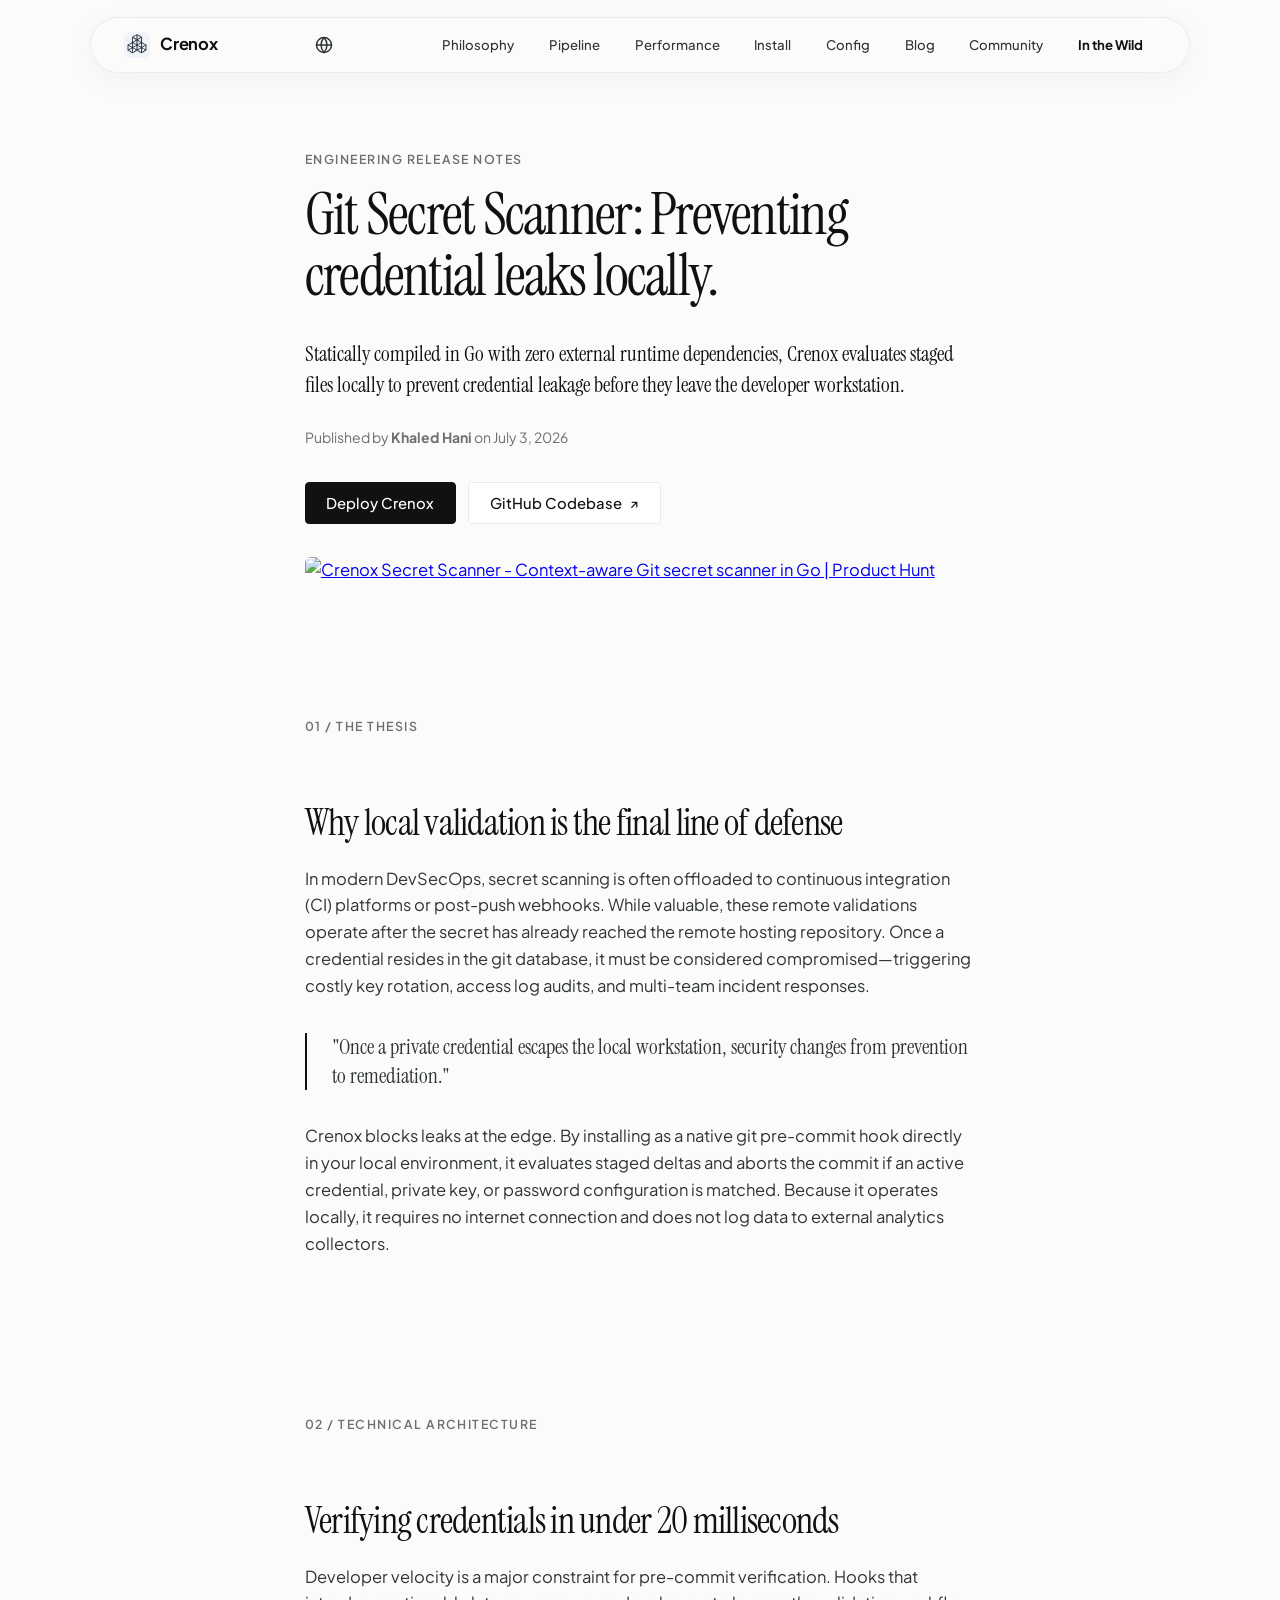
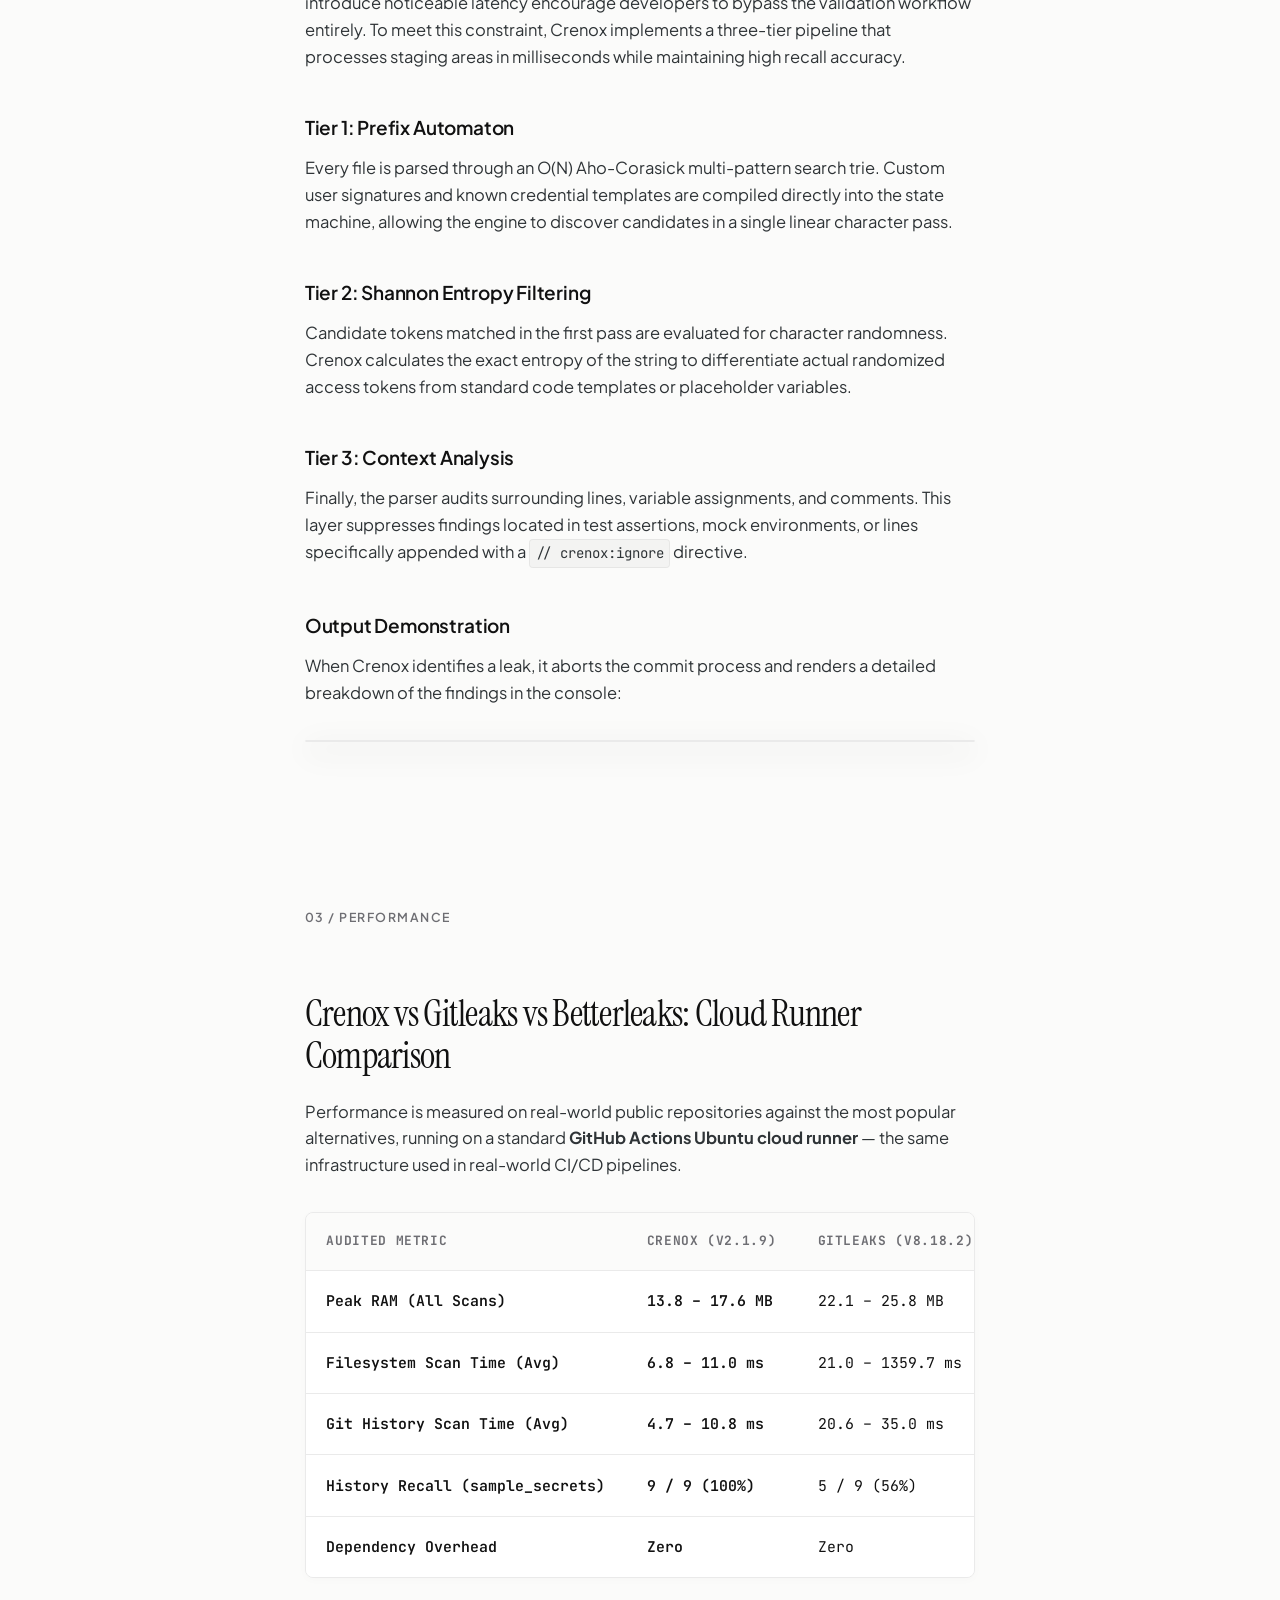
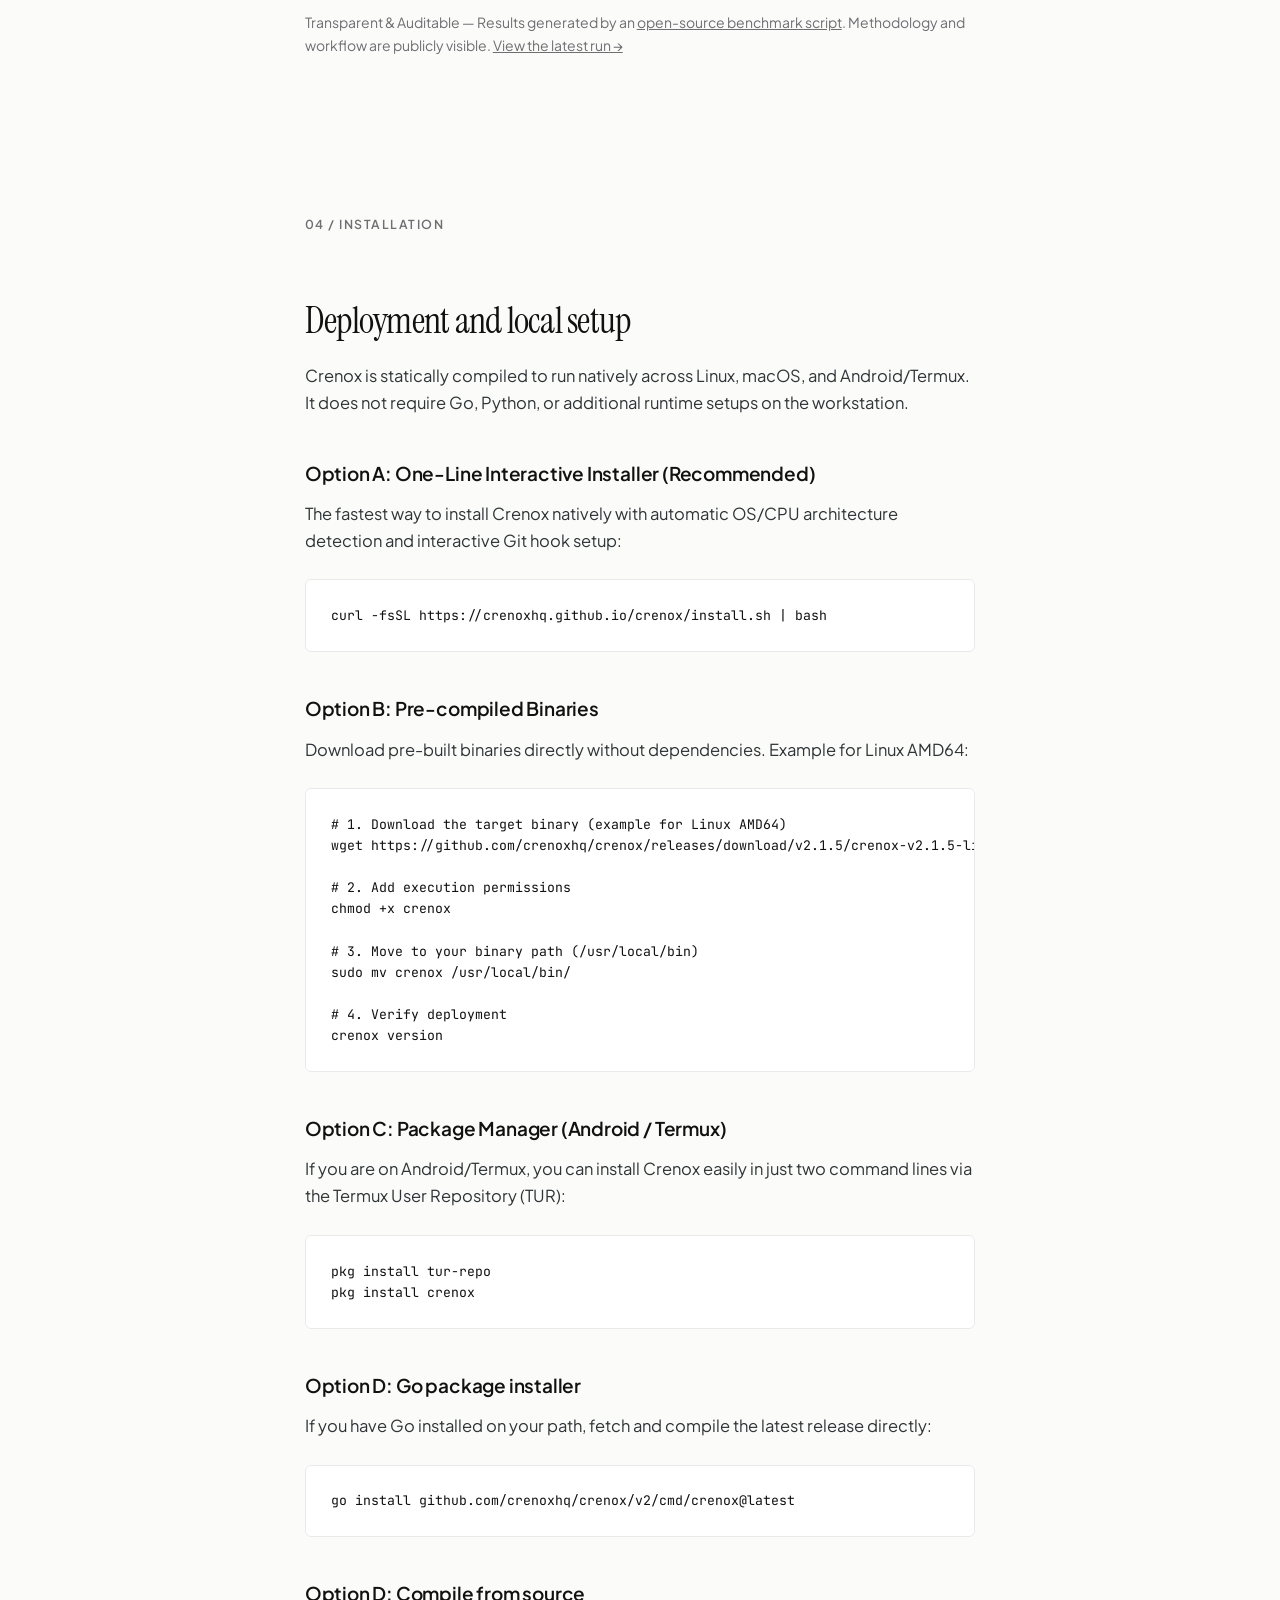
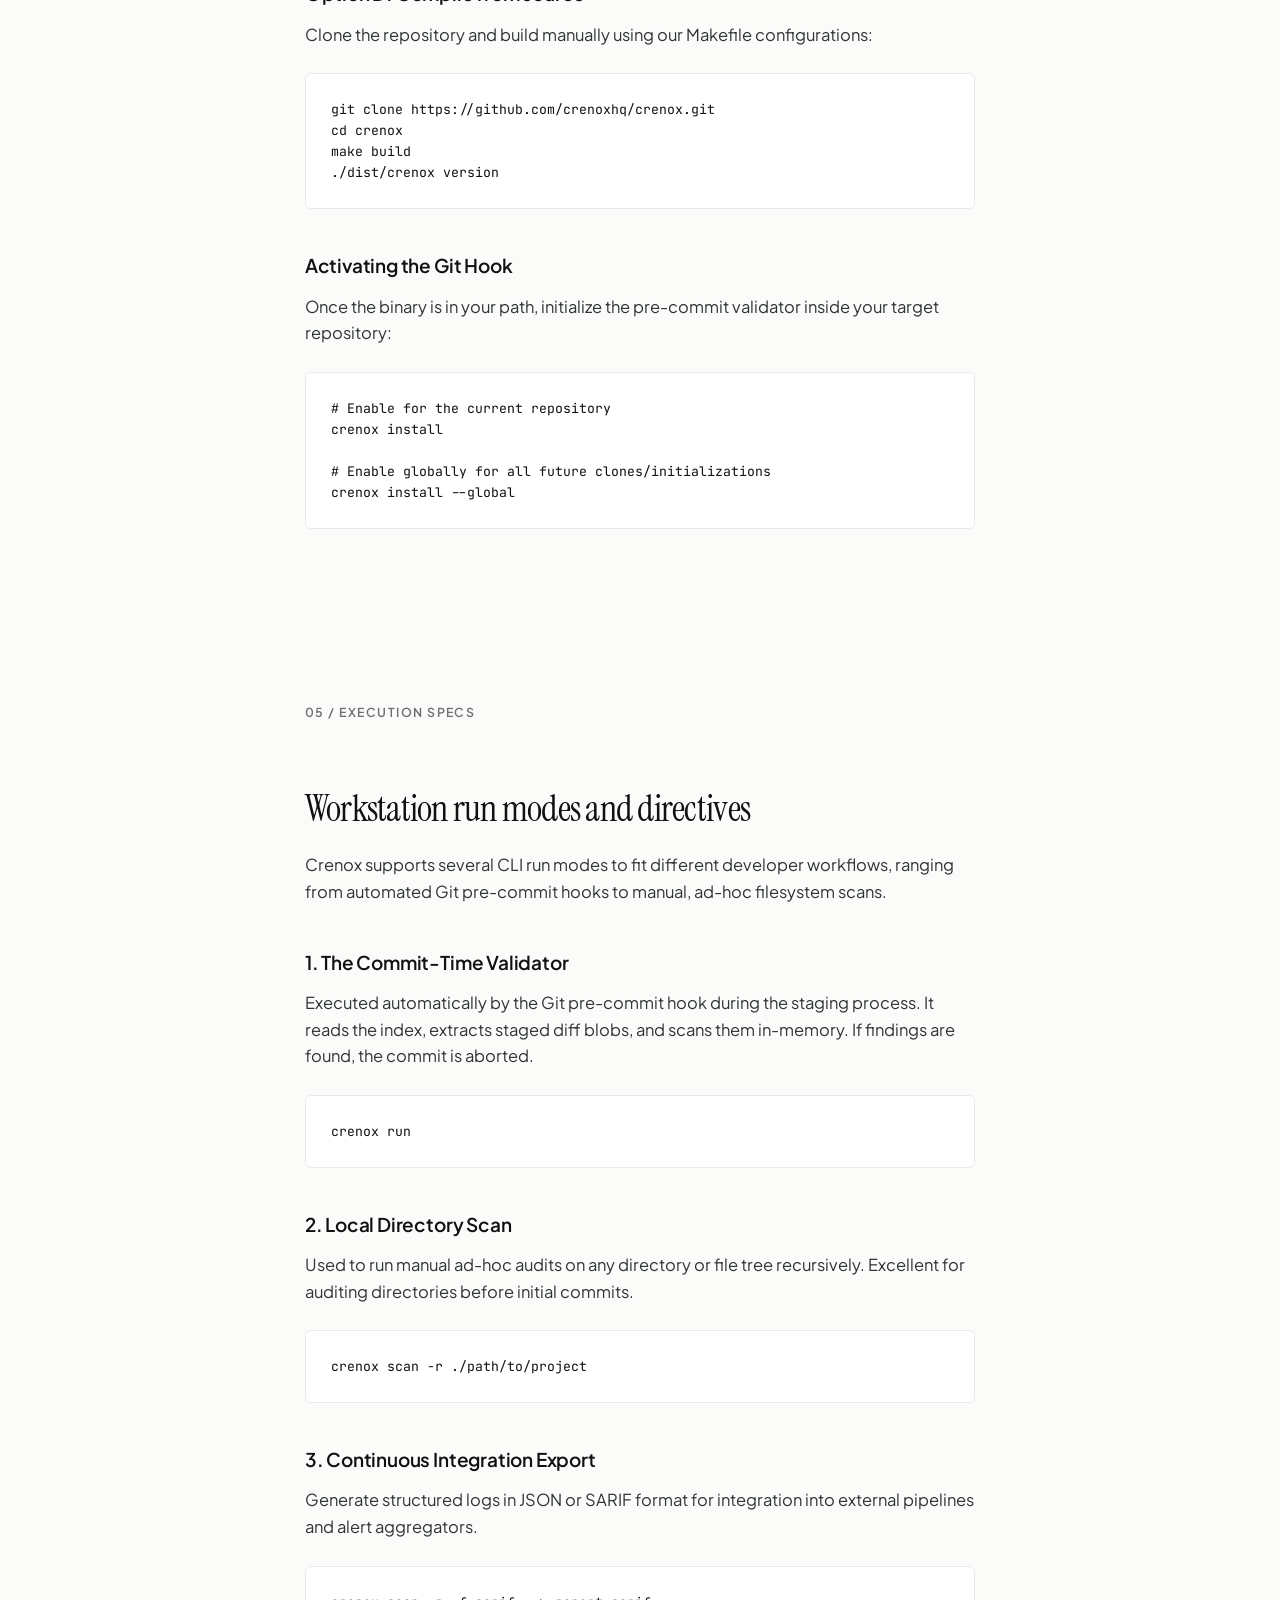
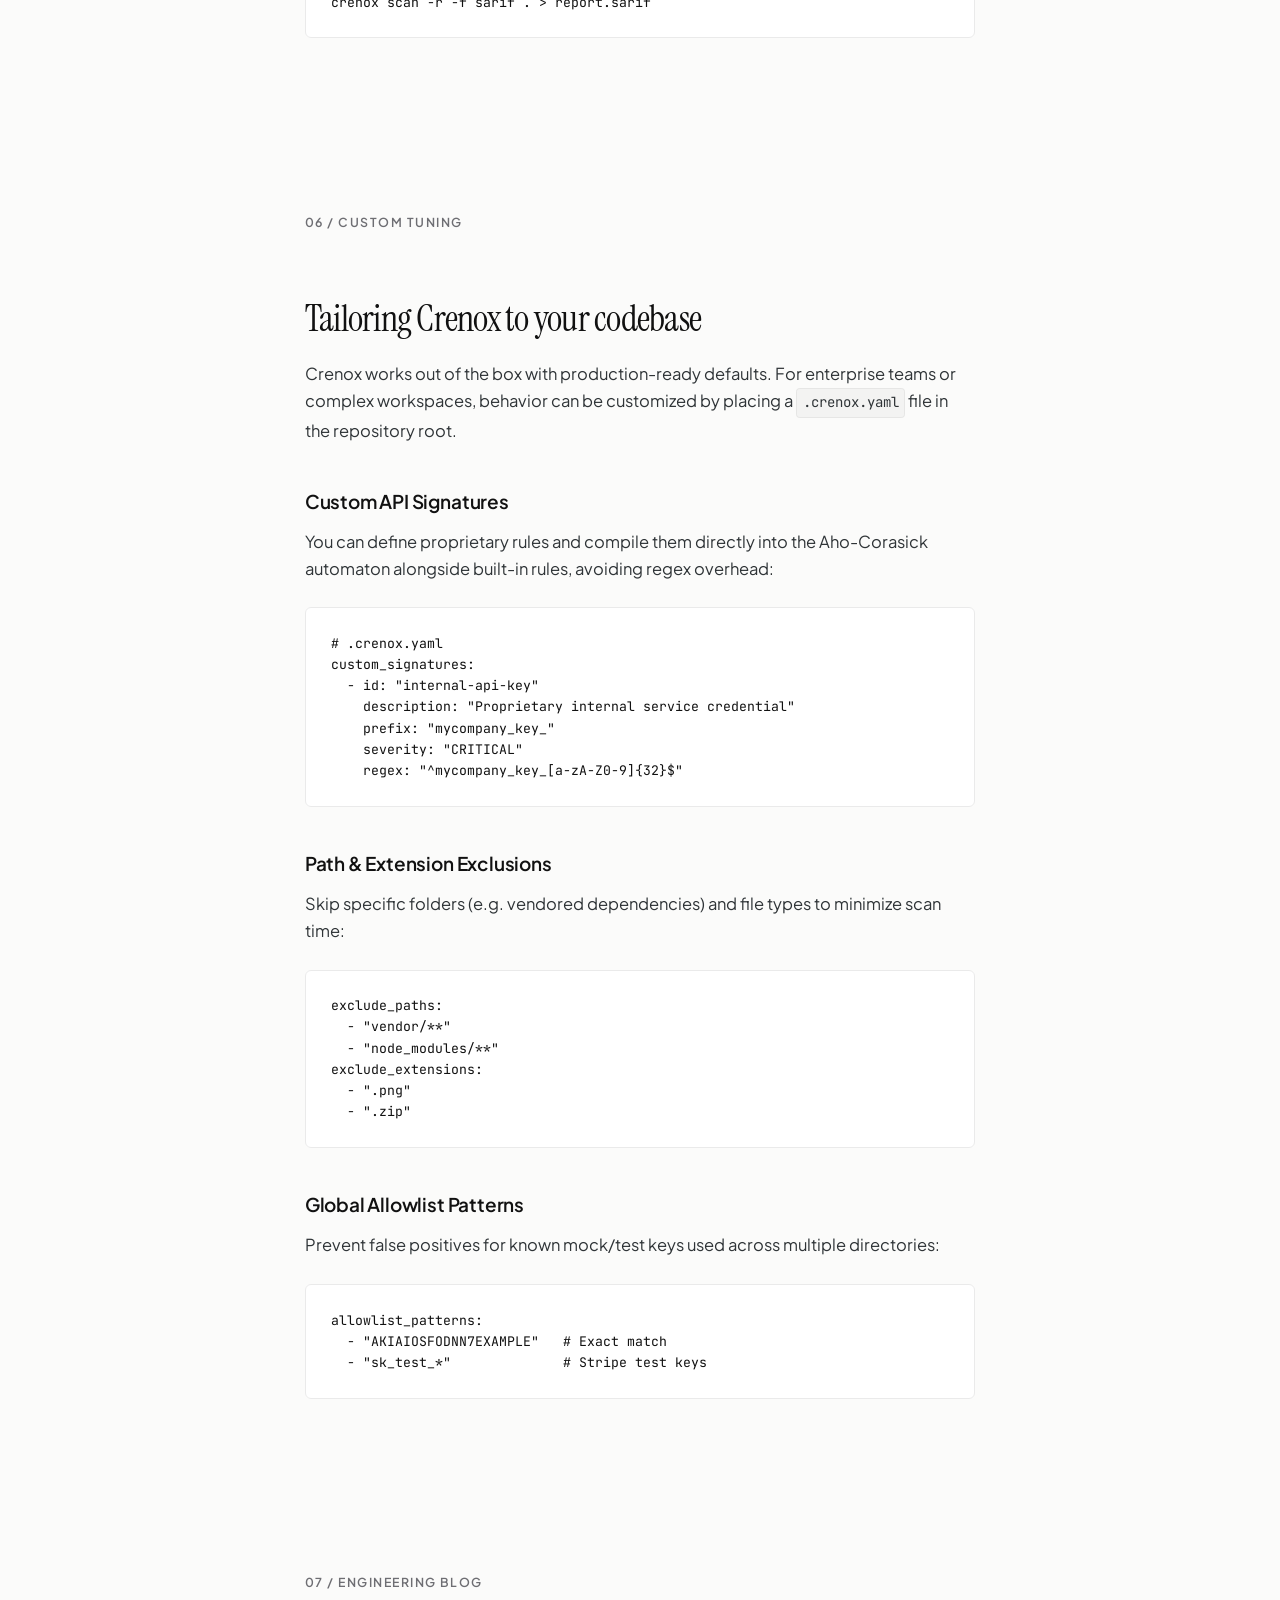
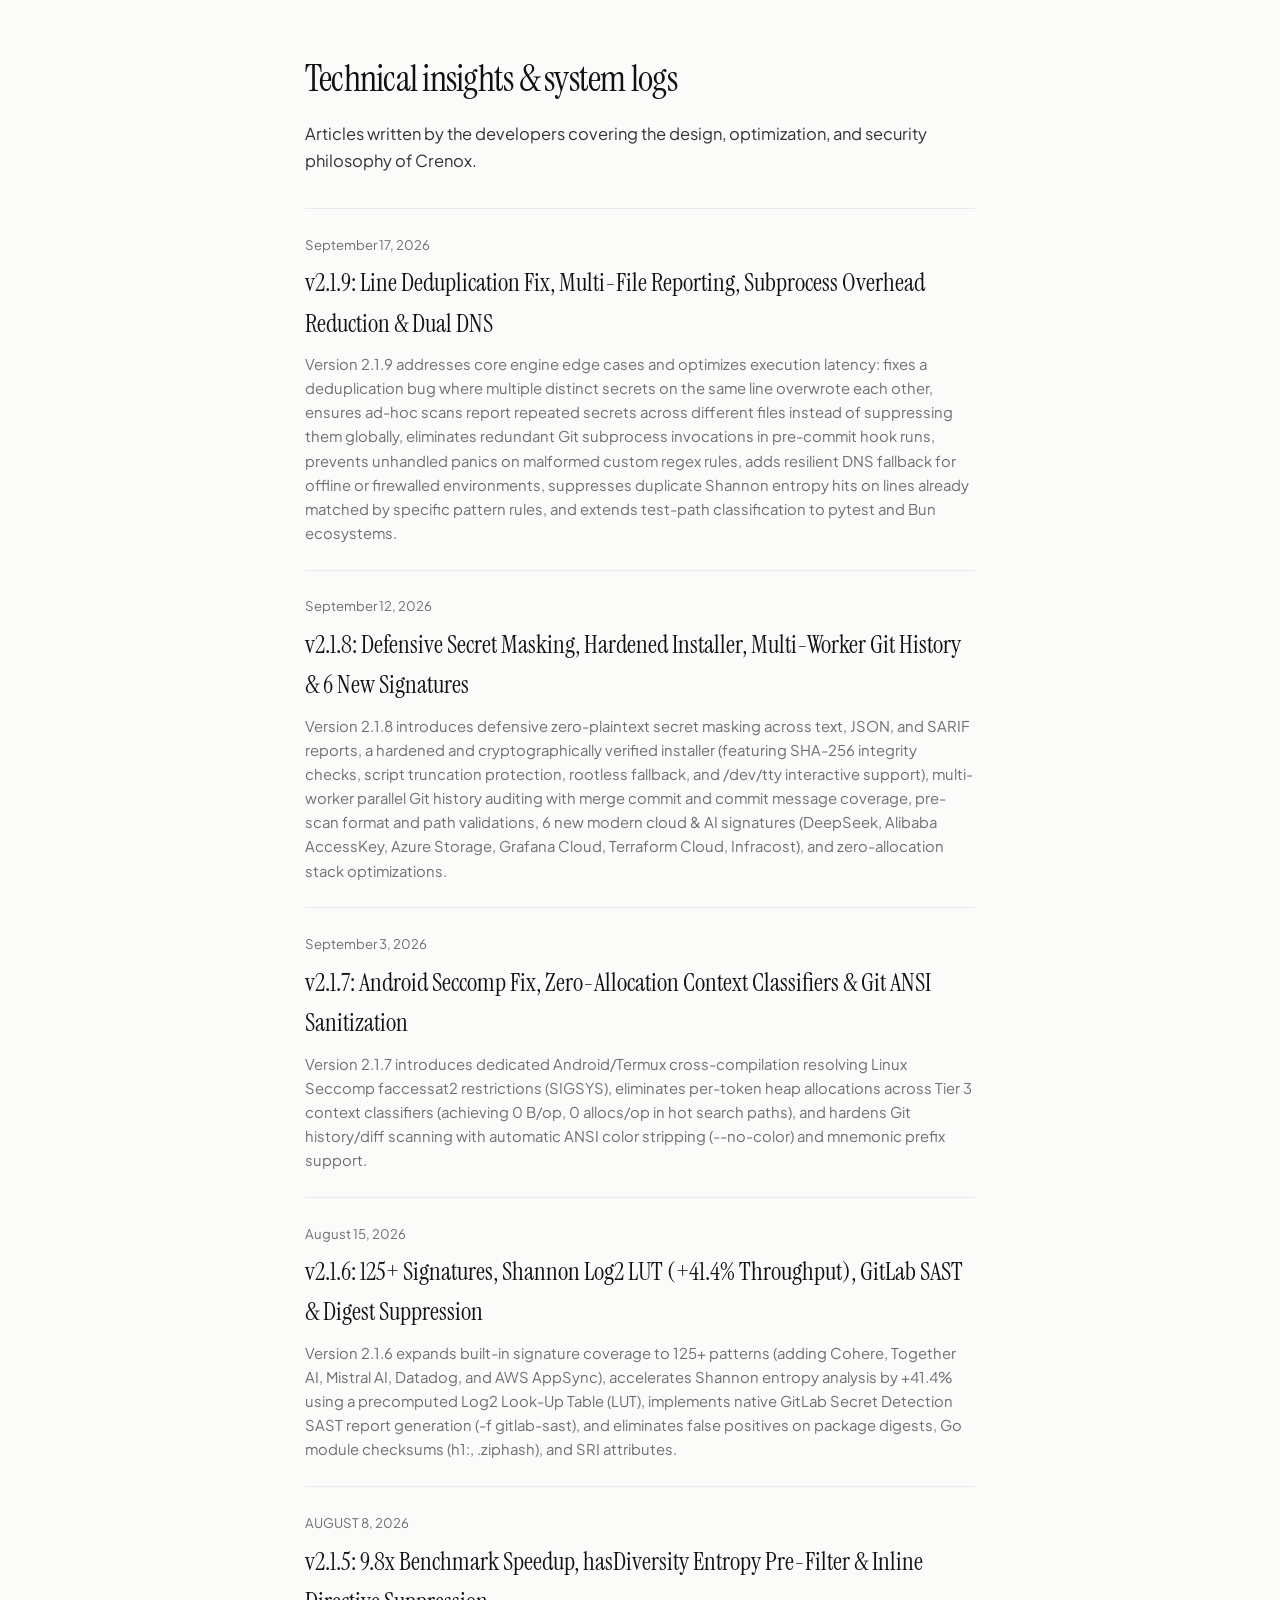
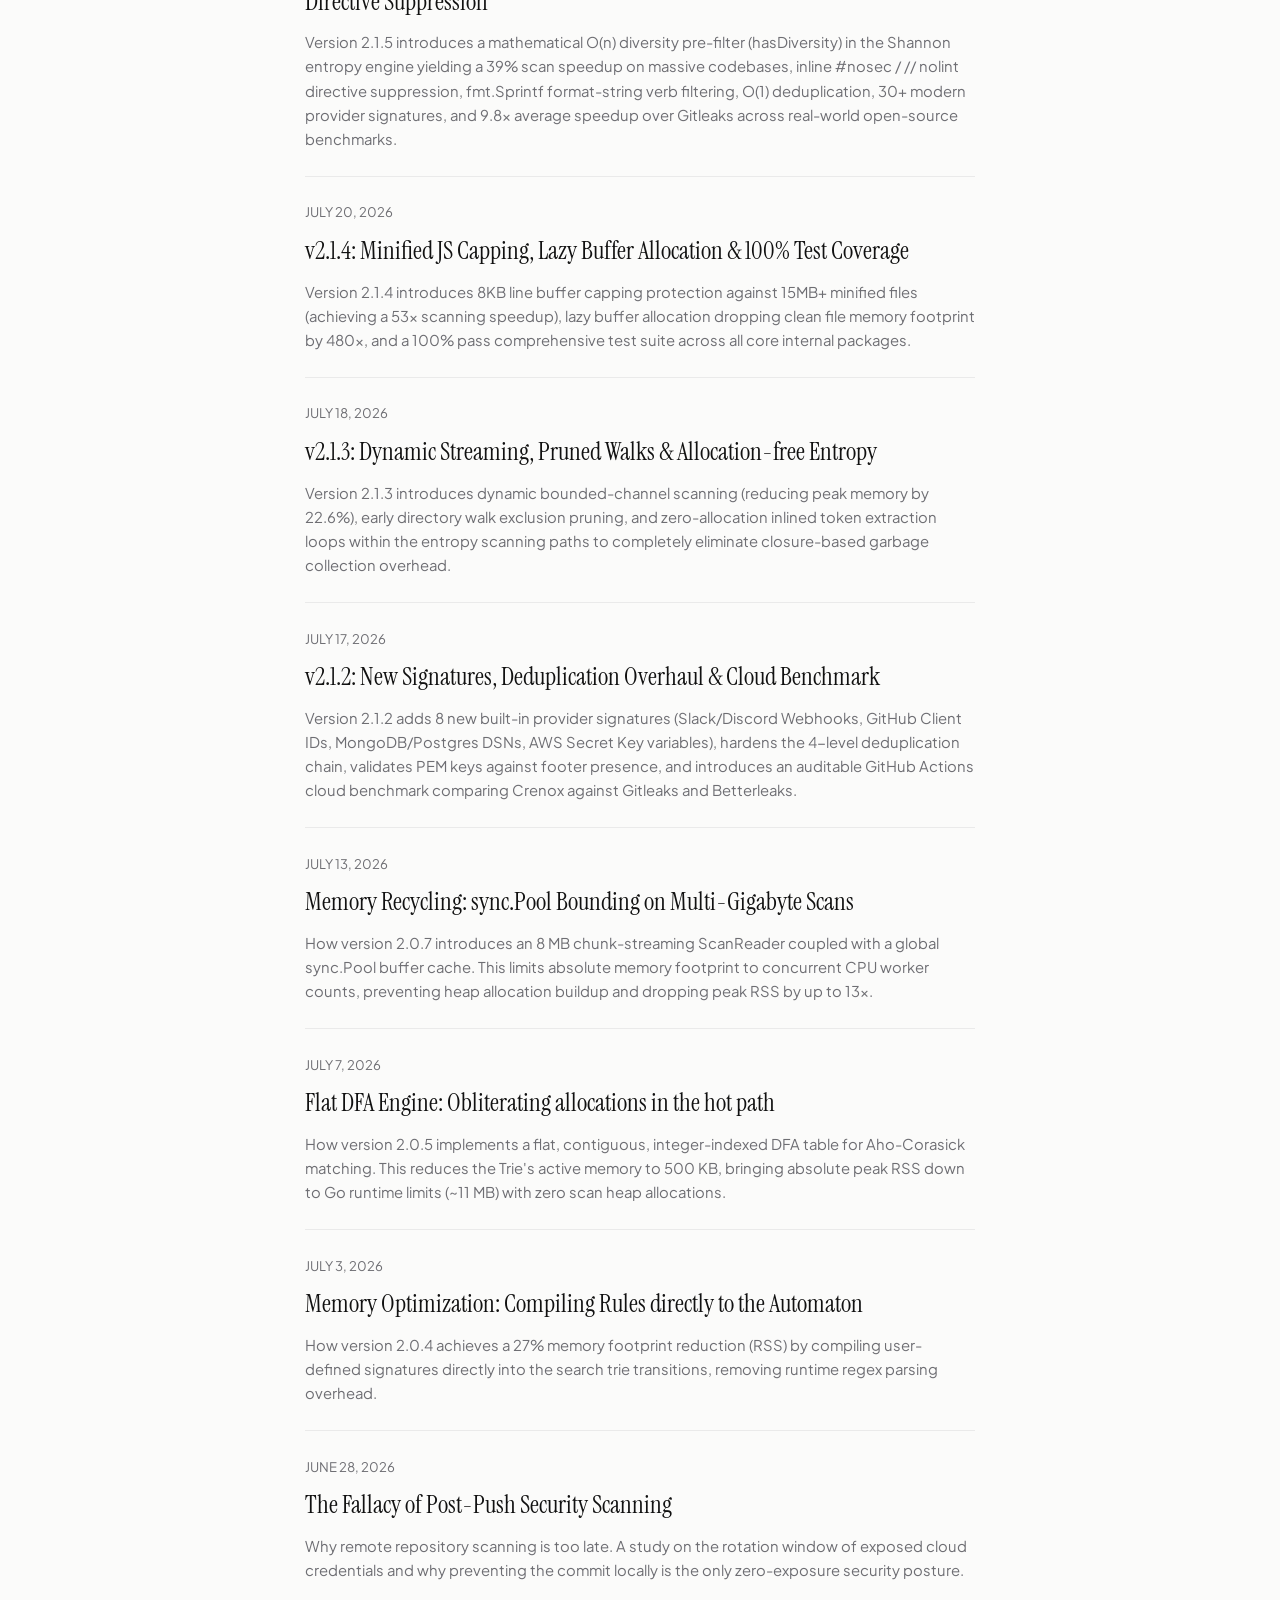
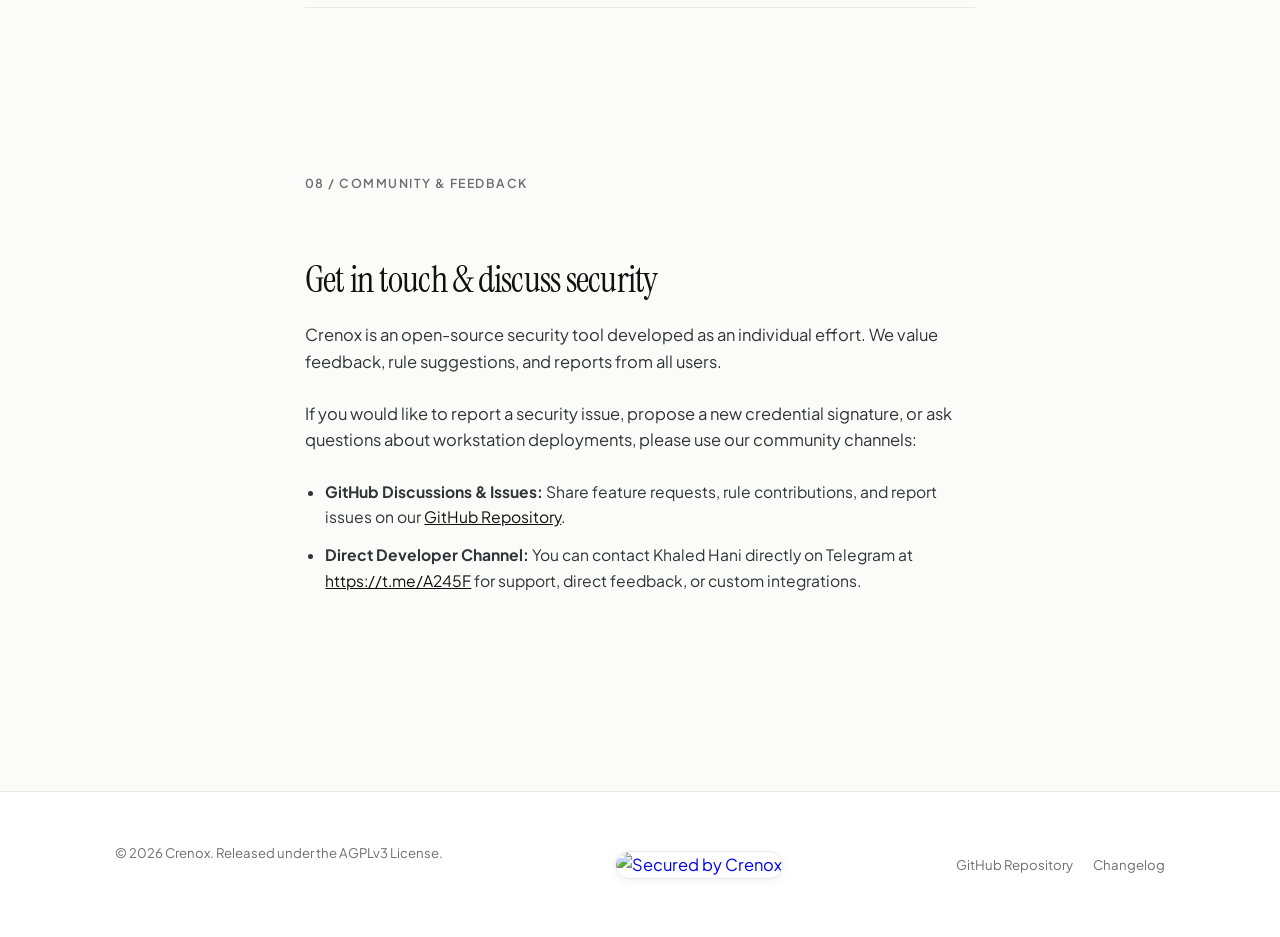
==== commit e9fa723b: "release: v2.1.9 - line deduplication fix, multi-file reporting, hook subprocess optimization & resil" ====
--- a/docs/index.html
+++ b/docs/index.html
@@ -47,7 +47,7 @@
       "description": "A high-performance zero-dependency Git pre-commit secret scanner and credentials detector written in Go.",
       "operatingSystem": "Linux, macOS, Windows, Android (Termux)",
       "applicationCategory": "SecurityApplication",
-      "softwareVersion": "2.1.8",
+      "softwareVersion": "2.1.9",
       "codeRepository": "https://github.com/crenoxhq/crenox",
       "license": "https://github.com/crenoxhq/crenox/blob/main/LICENSE",
       "offers": {
@@ -144,7 +144,6 @@
                 <a href="#benchmarks" class="nav-link">Performance</a>
                 <a href="#installation" class="nav-link">Install</a>
                 <a href="#configuration" class="nav-link">Config</a>
-                <a href="#masterpieces" class="nav-link">Projects</a>
                 <a href="#blog" class="nav-link">Blog</a>
                 <a href="#community" class="nav-link">Community</a>
                 <a href="wild.html" class="nav-link" style="font-weight: bold; color: var(--color-text-primary);">In the Wild</a>
@@ -234,7 +233,7 @@
                     <thead>
                         <tr>
                             <th>Audited Metric</th>
-                            <th>Crenox (<span class="latest-version">v2.1.8</span>)</th>
+                            <th>Crenox (<span class="latest-version">v2.1.9</span>)</th>
                             <th>Gitleaks (v8.18.2)</th>
                             <th>Betterleaks (v1.6.1)</th>
                         </tr>
@@ -401,6 +400,12 @@
             
             <div style="margin: 2rem 0; border-top: 1px solid var(--color-border);">
                 <div style="padding: 1.5rem 0; border-bottom: 1px solid var(--color-border);">
+                    <p class="text-muted" style="font-size: 0.8rem; margin-bottom: 0.5rem;">September 17, 2026</p>
+                    <h4 style="margin: 0 0 0.5rem 0; font-family: var(--font-serif-en); font-size: 1.5rem; font-weight: 400;"><a href="https://github.com/crenoxhq/crenox/blob/main/CHANGELOG.md" target="_blank" style="color: inherit; text-decoration: none;">v2.1.9: Line Deduplication Fix, Multi-File Reporting, Subprocess Overhead Reduction & Dual DNS</a></h4>
+                    <p style="font-size: 0.9rem; margin-bottom: 0; color: var(--color-text-muted);">Version 2.1.9 addresses core engine edge cases and optimizes execution latency: fixes a deduplication bug where multiple distinct secrets on the same line overwrote each other, ensures ad-hoc scans report repeated secrets across different files instead of suppressing them globally, eliminates redundant Git subprocess invocations in pre-commit hook runs, prevents unhandled panics on malformed custom regex rules, adds resilient DNS fallback for offline or firewalled environments, suppresses duplicate Shannon entropy hits on lines already matched by specific pattern rules, and extends test-path classification to pytest and Bun ecosystems.</p>
+                </div>
+
+                <div style="padding: 1.5rem 0; border-bottom: 1px solid var(--color-border);">
                     <p class="text-muted" style="font-size: 0.8rem; margin-bottom: 0.5rem;">September 12, 2026</p>
                     <h4 style="margin: 0 0 0.5rem 0; font-family: var(--font-serif-en); font-size: 1.5rem; font-weight: 400;"><a href="https://github.com/crenoxhq/crenox/blob/main/CHANGELOG.md" target="_blank" style="color: inherit; text-decoration: none;">v2.1.8: Defensive Secret Masking, Hardened Installer, Multi-Worker Git History & 6 New Signatures</a></h4>
                     <p style="font-size: 0.9rem; margin-bottom: 0; color: var(--color-text-muted);">Version 2.1.8 introduces defensive zero-plaintext secret masking across text, JSON, and SARIF reports, a hardened and cryptographically verified installer (featuring SHA-256 integrity checks, script truncation protection, rootless fallback, and /dev/tty interactive support), multi-worker parallel Git history auditing with merge commit and commit message coverage, pre-scan format and path validations, 6 new modern cloud & AI signatures (DeepSeek, Alibaba AccessKey, Azure Storage, Grafana Cloud, Terraform Cloud, Infracost), and zero-allocation stack optimizations.</p>
@@ -468,36 +473,10 @@
             </div>
         </section>
 
-        <!-- Chapter 8: Other Projects -->
-        <section id="masterpieces" class="section scroll-fade">
-            <div class="eyebrow">
-                08 / Other Projects
-            </div>
-            <h2>Other software projects</h2>
-            <p>Explore other security, networking, and system-level applications built in our network ecosystem.</p>
-
-            <div style="margin: 2rem 0; border-top: 1px solid var(--color-border);">
-                <div style="padding: 1.5rem 0; border-bottom: 1px solid var(--color-border);">
-                    <h4 style="margin: 0 0 0.5rem 0; font-family: var(--font-sans-en); font-size: 1.25rem; font-weight: 600;"><a href="https://nexusfi-web.vercel.app" target="_blank" style="color: inherit; text-decoration: none;">NexusFi <span style="font-weight: 400; font-size: 0.95rem; color: var(--color-text-muted);">↗</span></a></h4>
-                    <p style="font-size: 0.9rem; margin-bottom: 0; color: var(--color-text-muted);">A self-contained, 3-tier Micro-ISP and Local Cloud Ecosystem engineered to run natively on rooted Android devices. Connects L2 deauth daemons, OTG auto-telemetry, and HTB shaping.</p>
-                </div>
-                
-                <div style="padding: 1.5rem 0; border-bottom: 1px solid var(--color-border);">
-                    <h4 style="margin: 0 0 0.5rem 0; font-family: var(--font-sans-en); font-size: 1.25rem; font-weight: 600;"><a href="https://net-anatomy.vercel.app" target="_blank" style="color: inherit; text-decoration: none;">NetAnatomy <span style="font-weight: 400; font-size: 0.95rem; color: var(--color-text-muted);">↗</span></a></h4>
-                    <p style="font-size: 0.9rem; margin-bottom: 0; color: var(--color-text-muted);">An advanced network visualization and anatomical mapping tool for complex infrastructural topologies. Delivered via a diagnostic web dashboard.</p>
-                </div>
-
-                <div style="padding: 1.5rem 0; border-bottom: 1px solid var(--color-border);">
-                    <h4 style="margin: 0 0 0.5rem 0; font-family: var(--font-sans-en); font-size: 1.25rem; font-weight: 600;"><a href="https://decisify-web.vercel.app" target="_blank" style="color: inherit; text-decoration: none;">Decisify <span style="font-weight: 400; font-size: 0.95rem; color: var(--color-text-muted);">↗</span></a></h4>
-                    <p style="font-size: 0.9rem; margin-bottom: 0; color: var(--color-text-muted);">A sophisticated decision-making engine and prioritization framework designed for rapid choice analysis and logic modeling.</p>
-                </div>
-            </div>
-        </section>
-
-        <!-- Chapter 9: Community & User Discussions -->
+        <!-- Chapter 8: Community & User Discussions -->
         <section id="community" class="section scroll-fade">
             <div class="eyebrow">
-                09 / Community & Feedback
+                08 / Community & Feedback
             </div>
             <h2>Get in touch & discuss security</h2>
             <p>Crenox is an open-source security tool developed as an individual effort. We value feedback, rule suggestions, and reports from all users.</p>
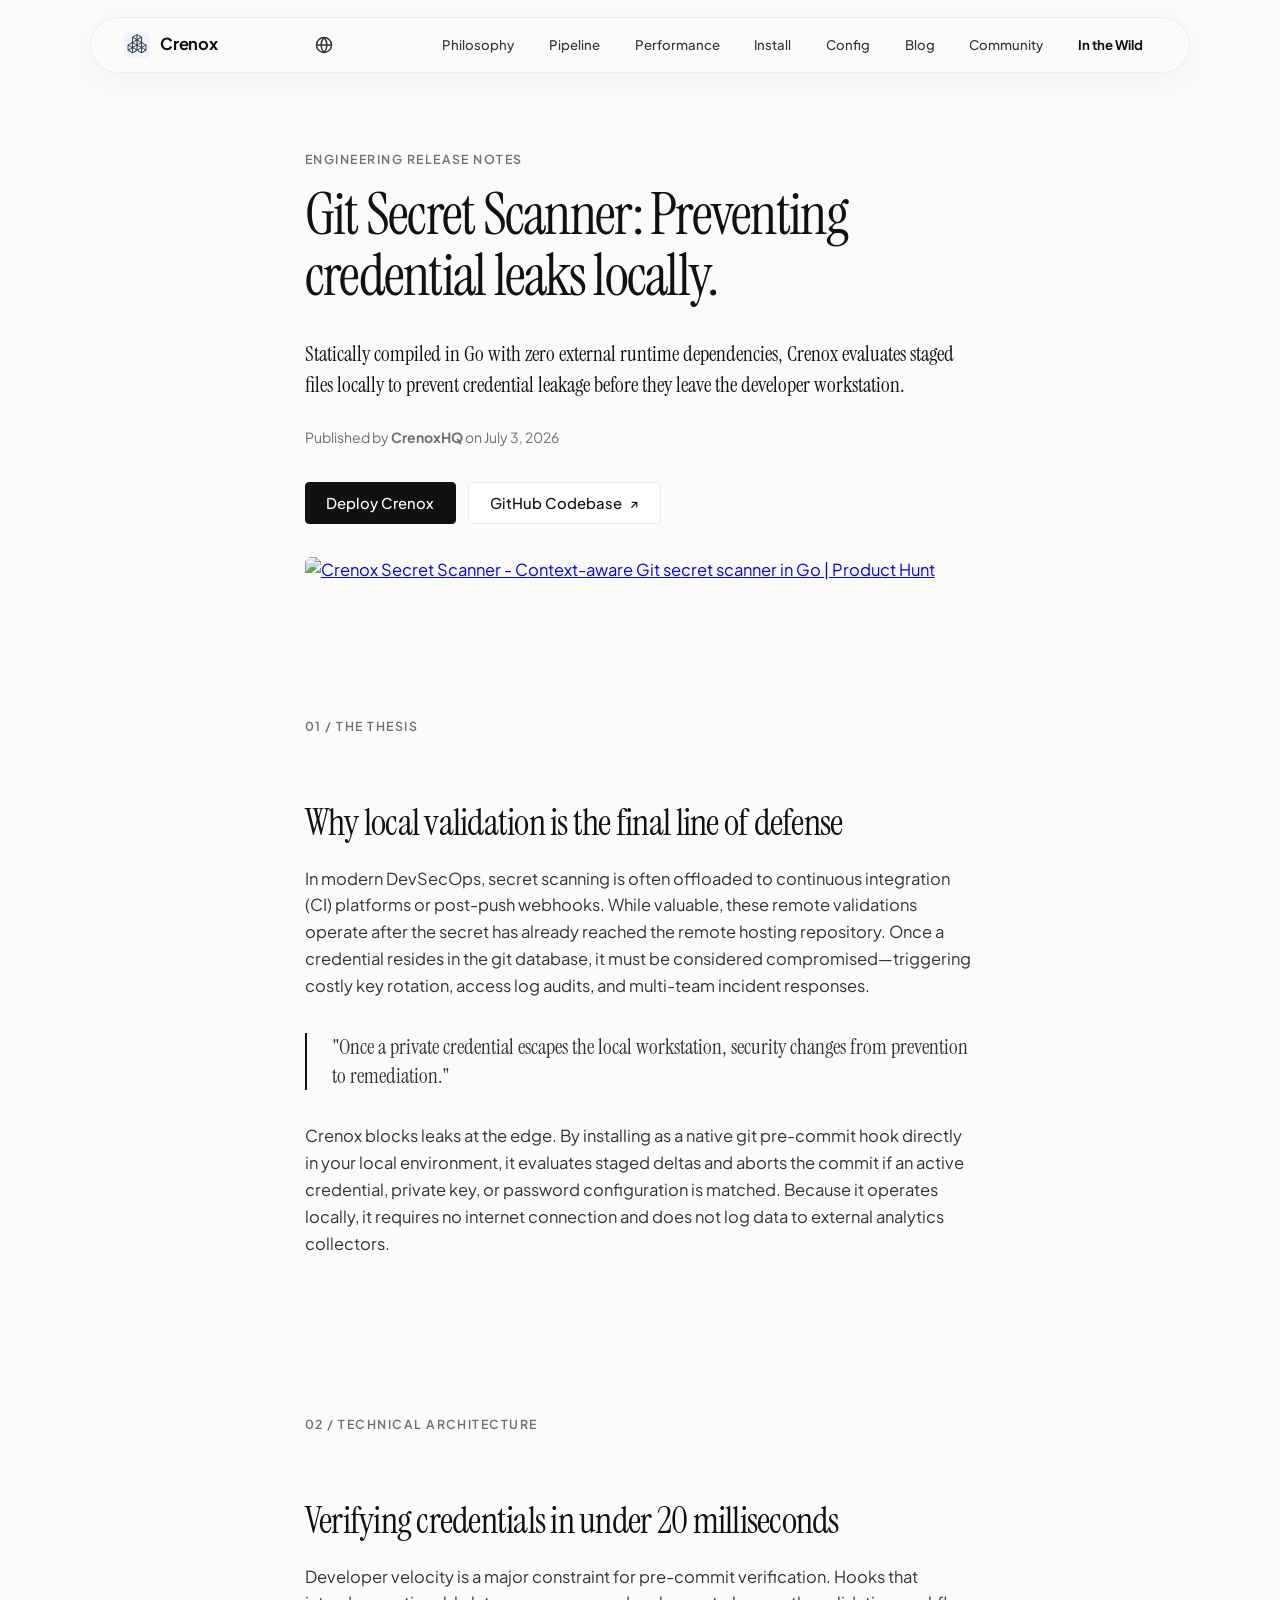
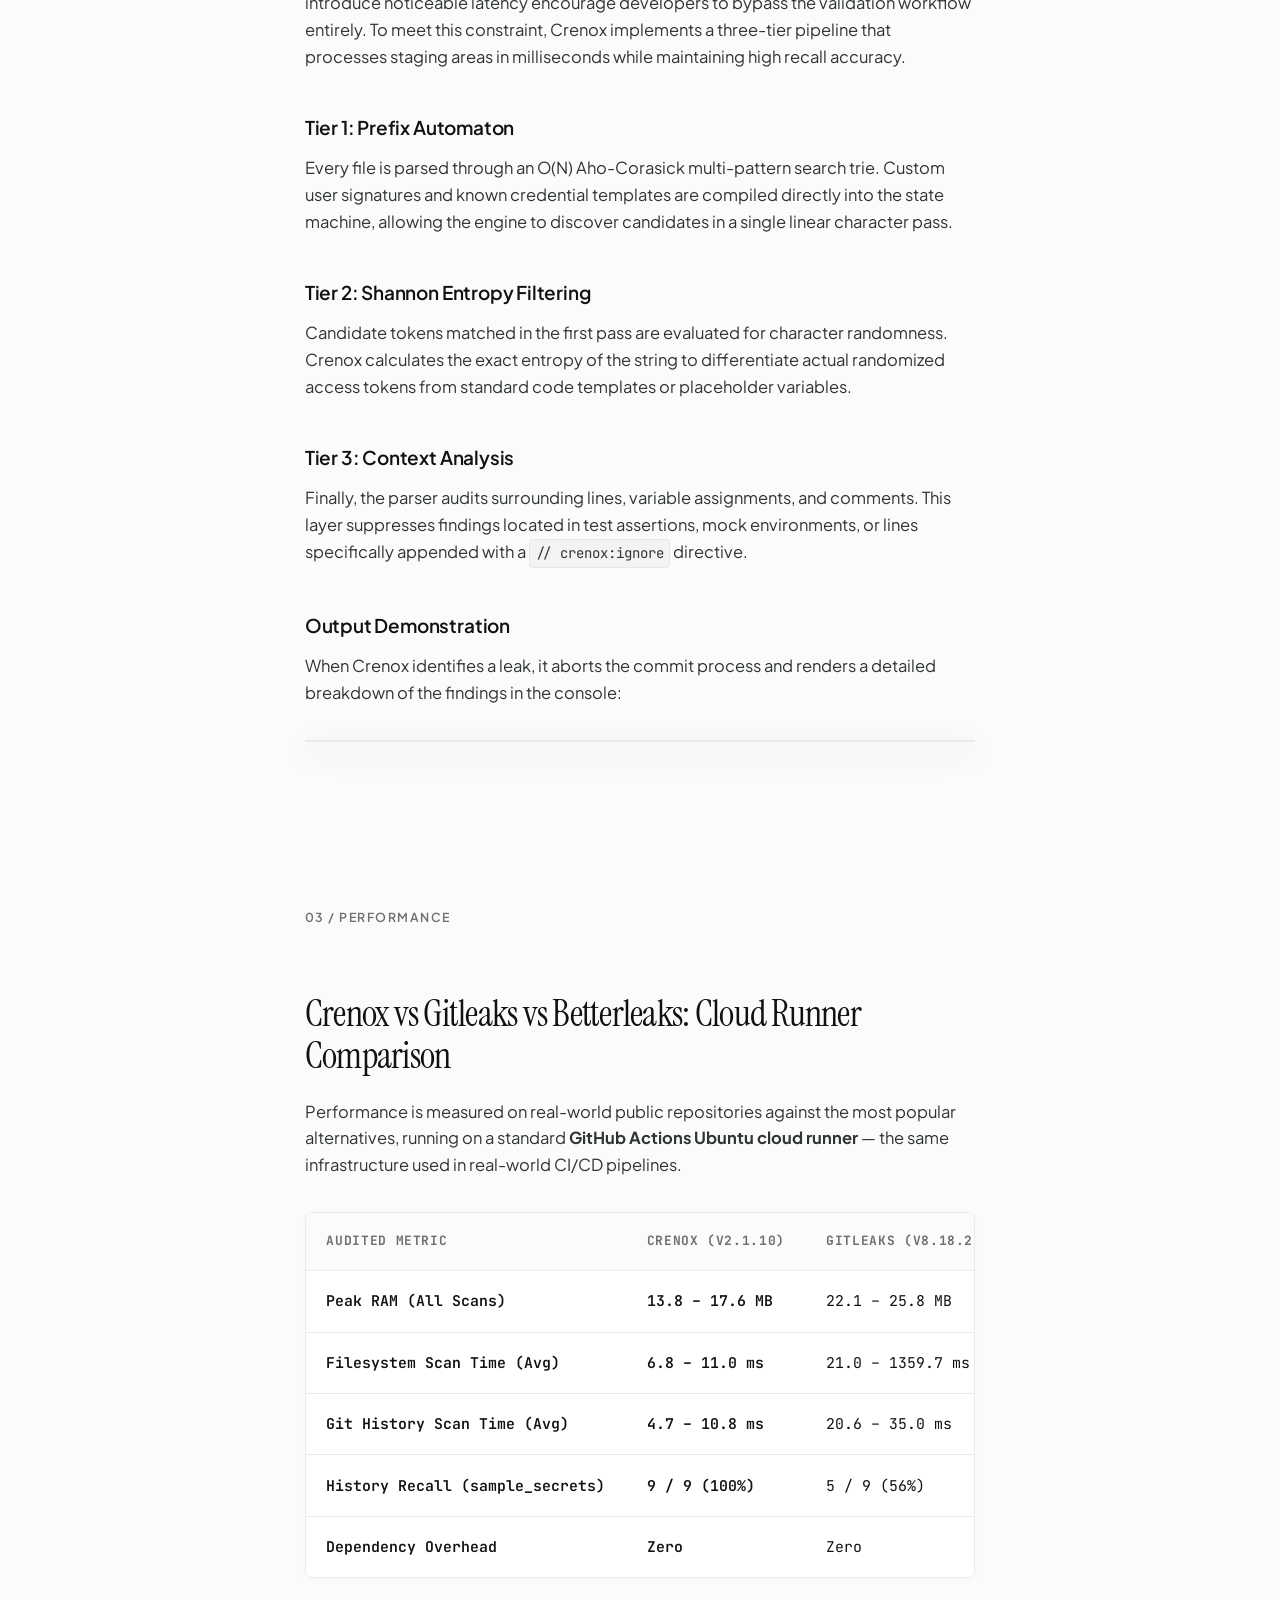
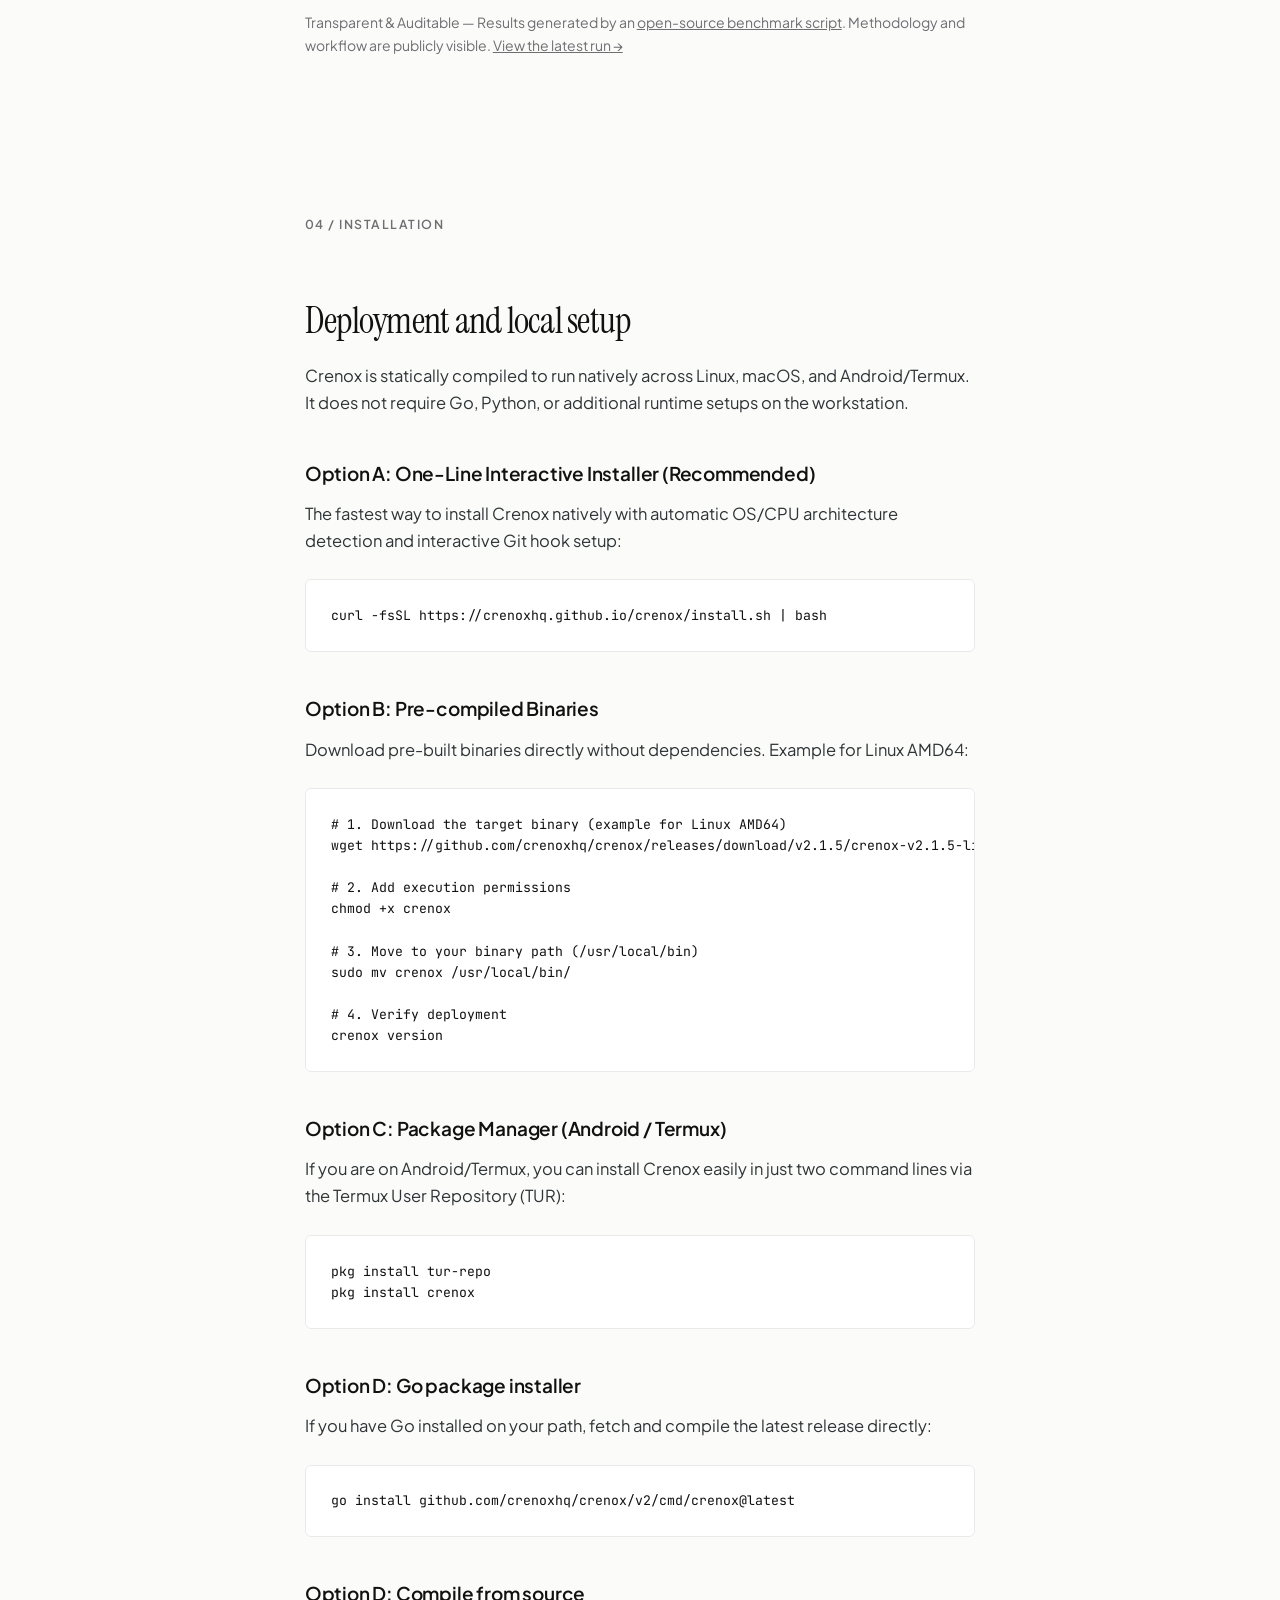
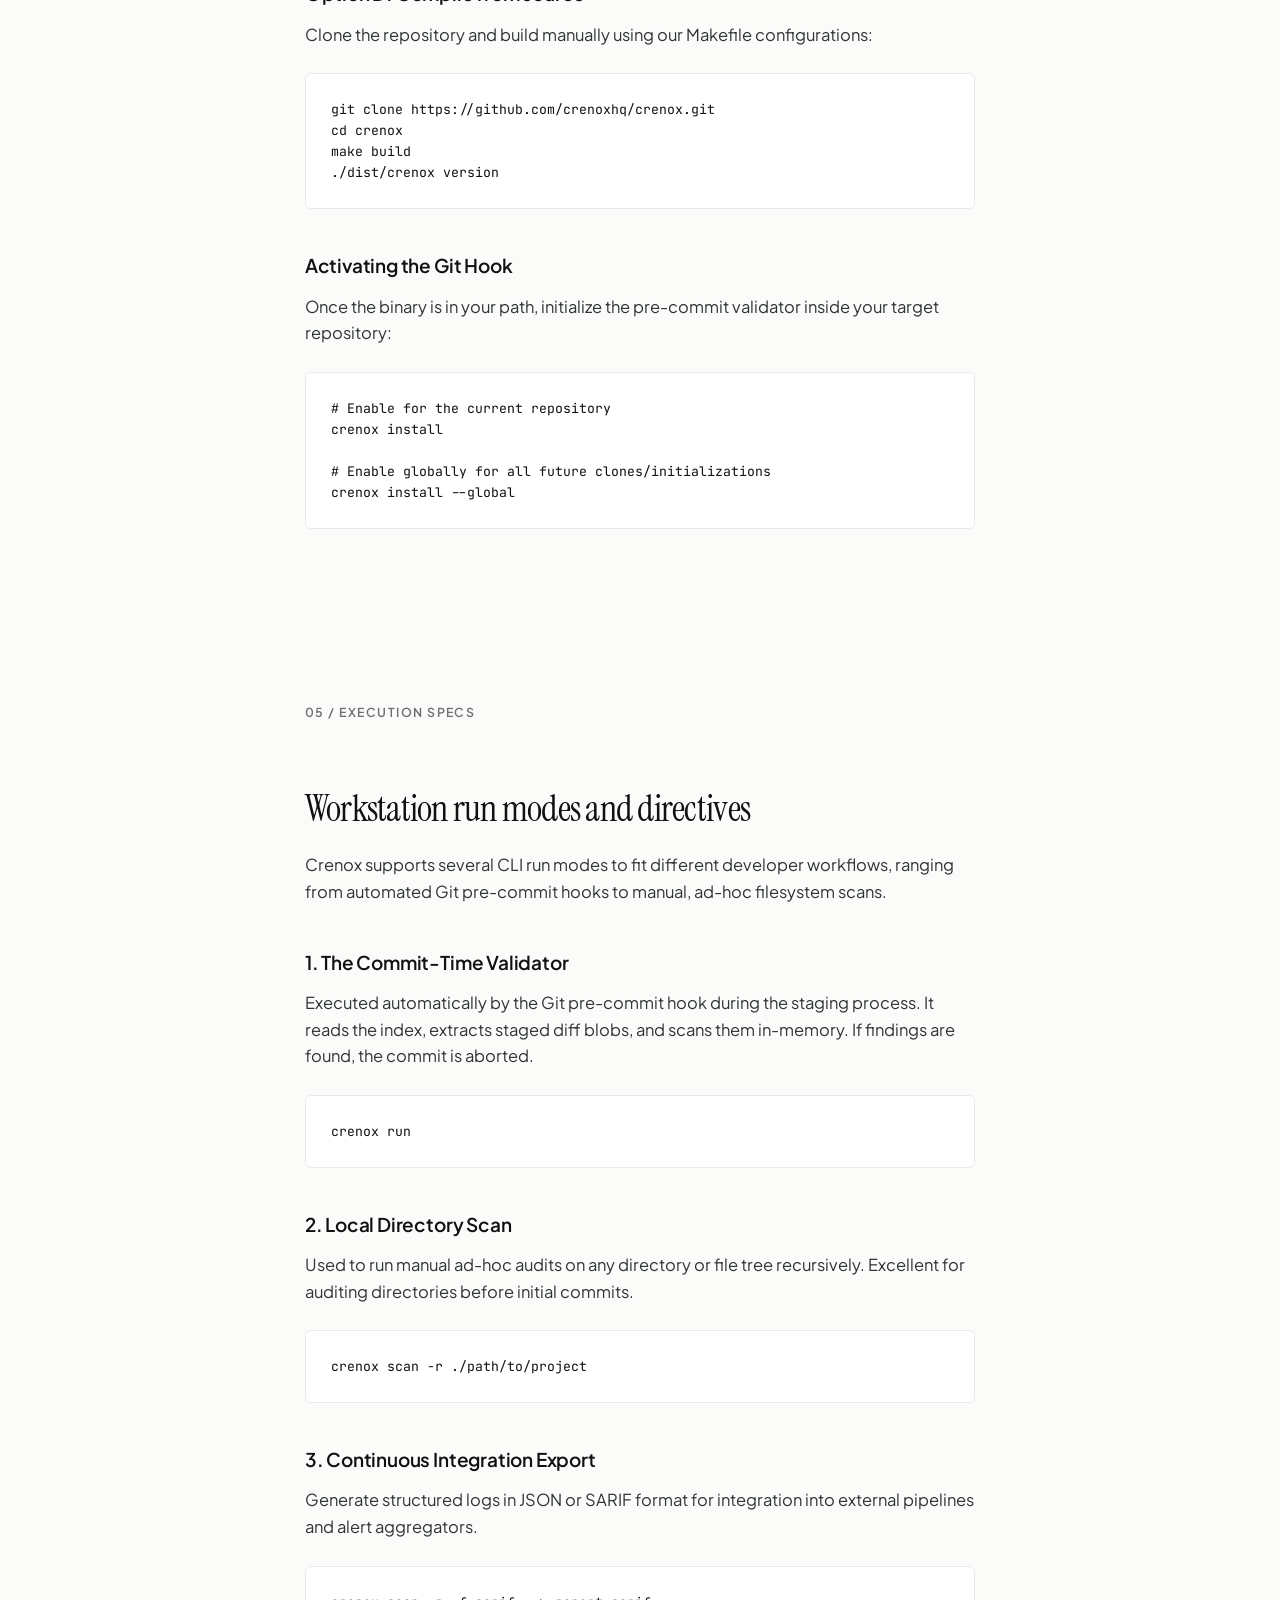
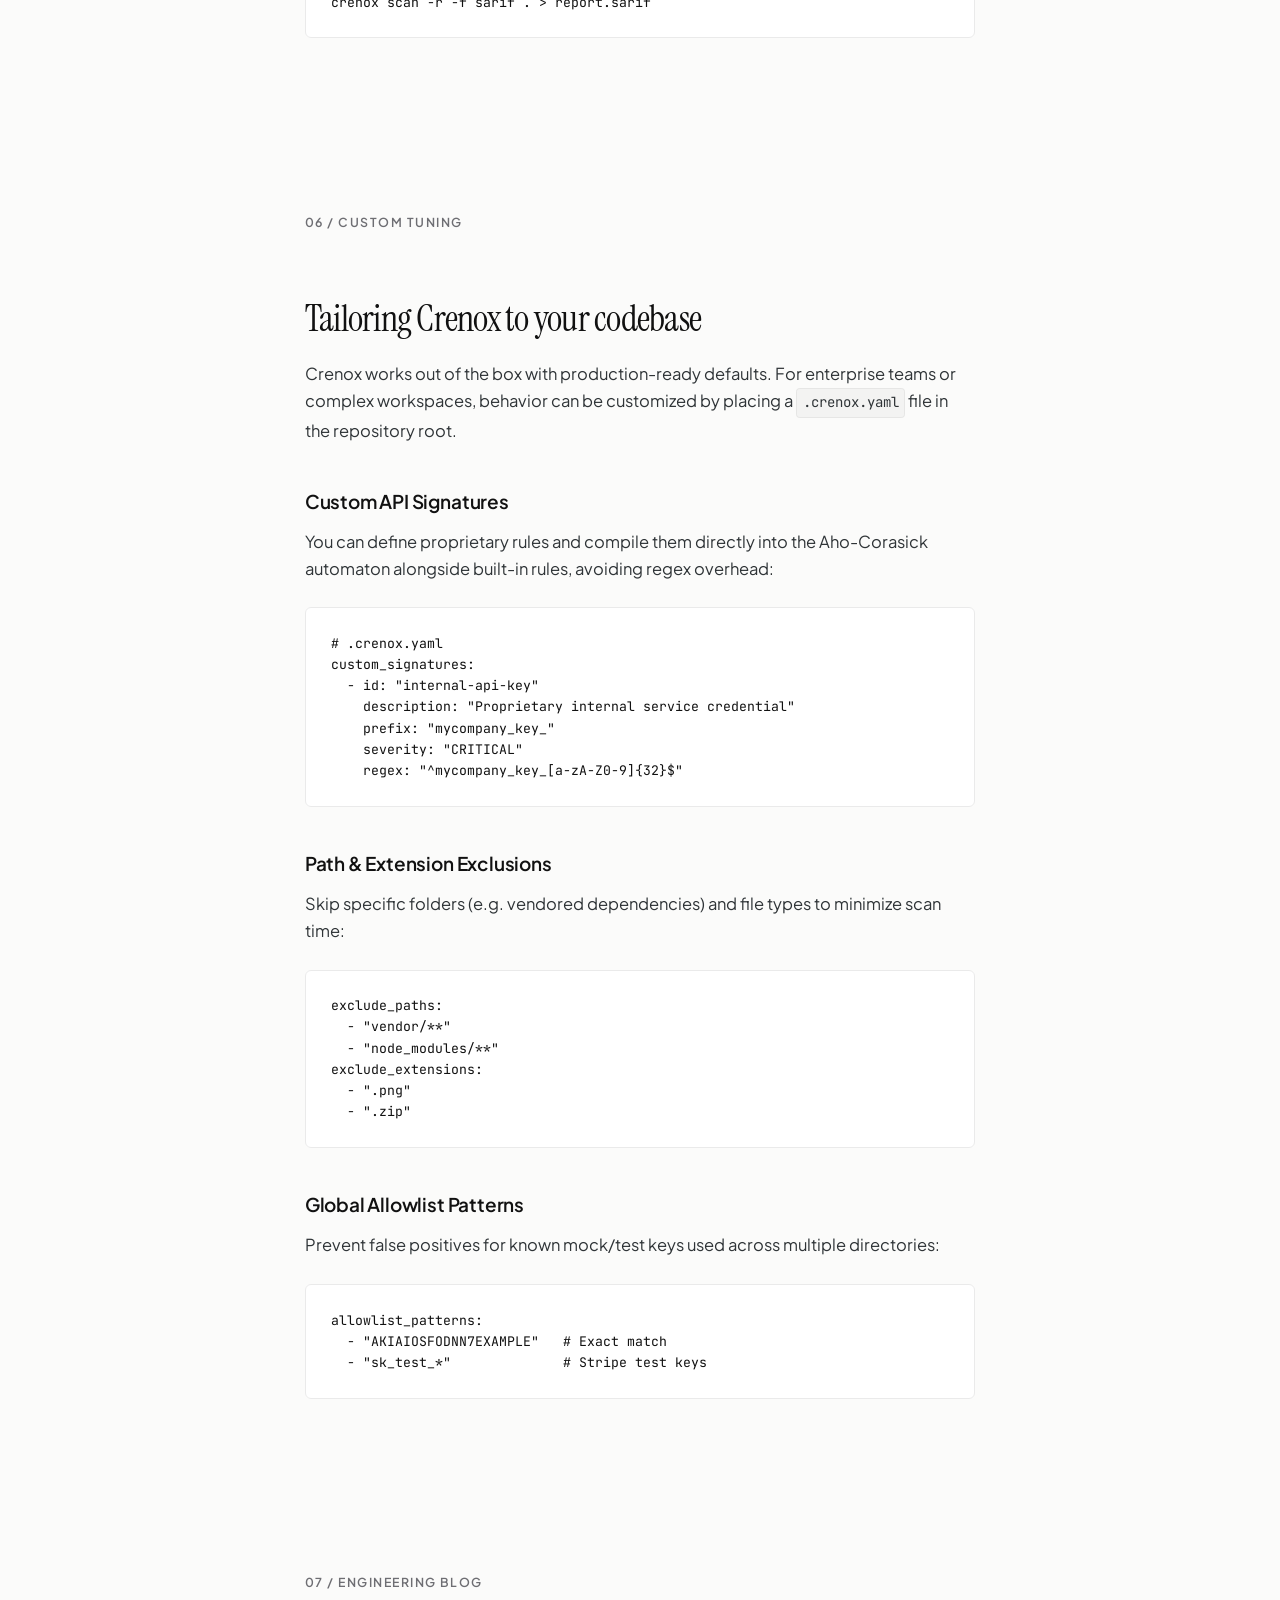
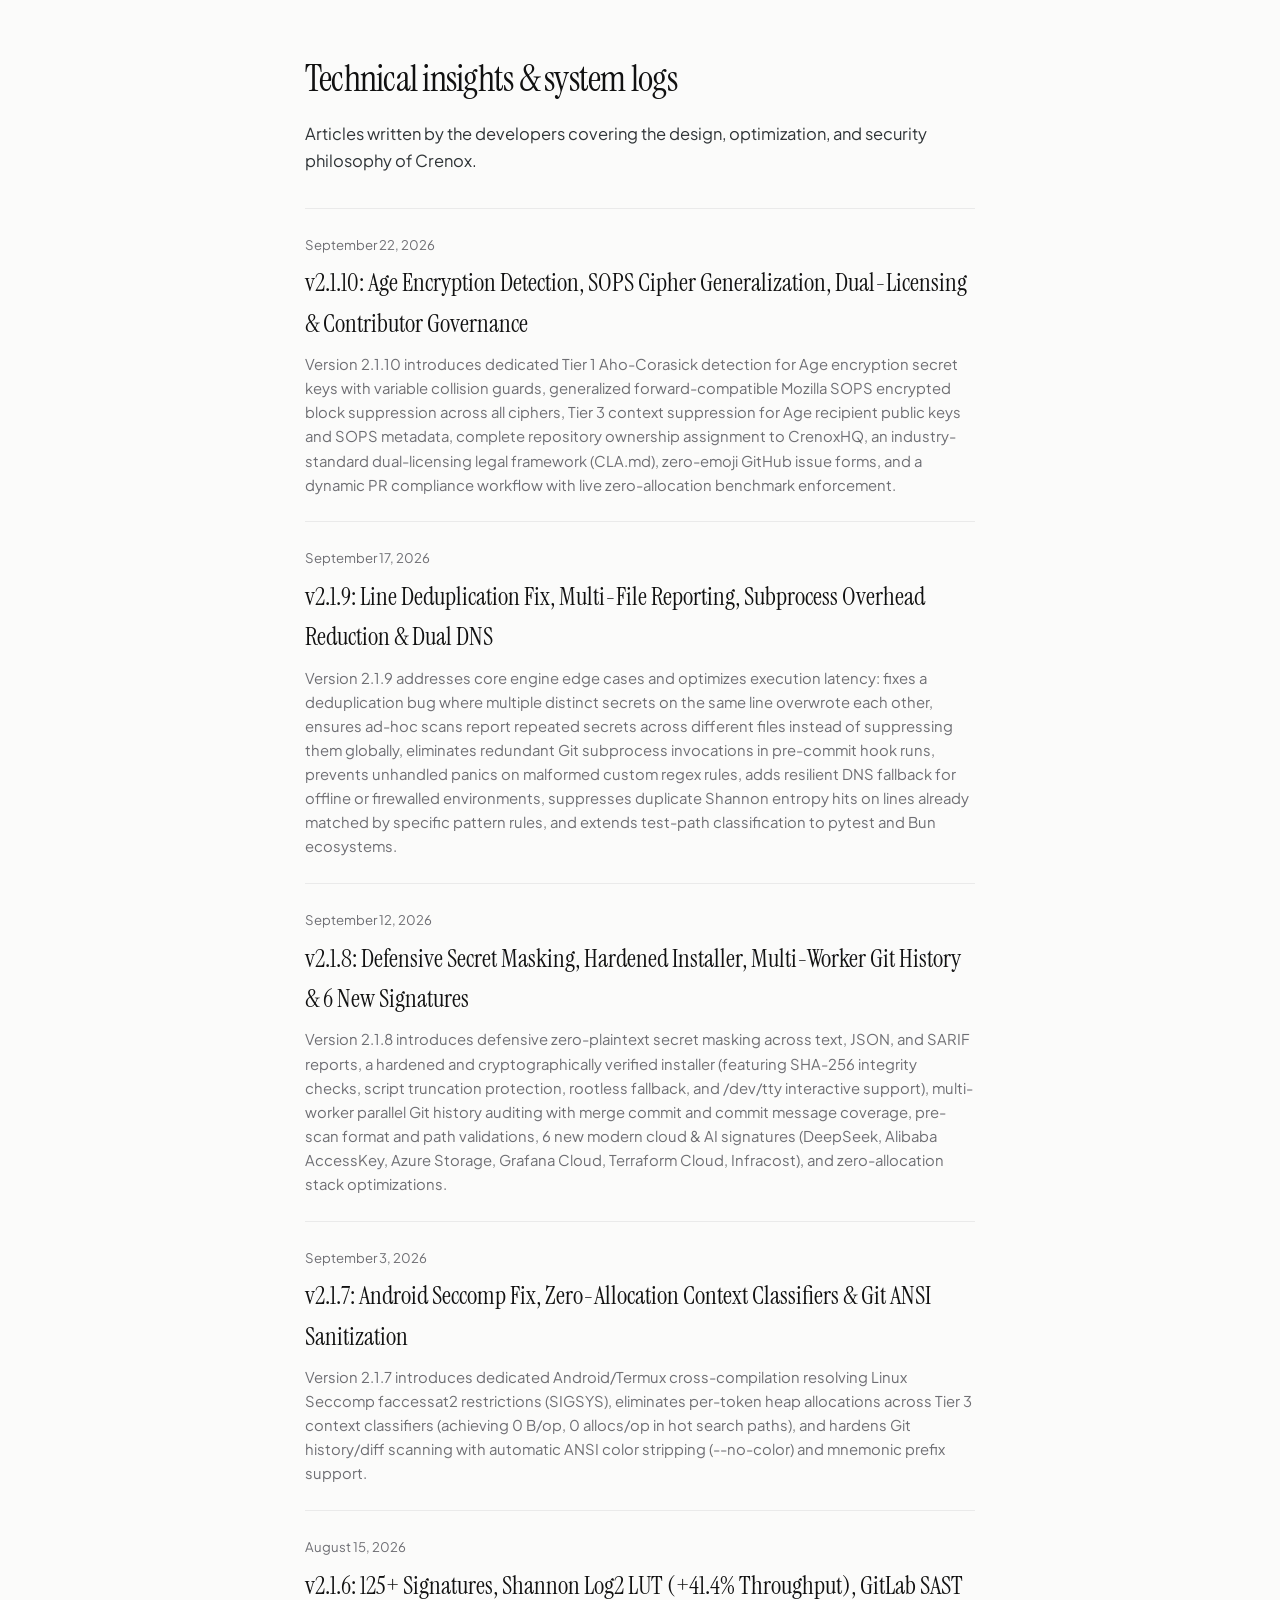
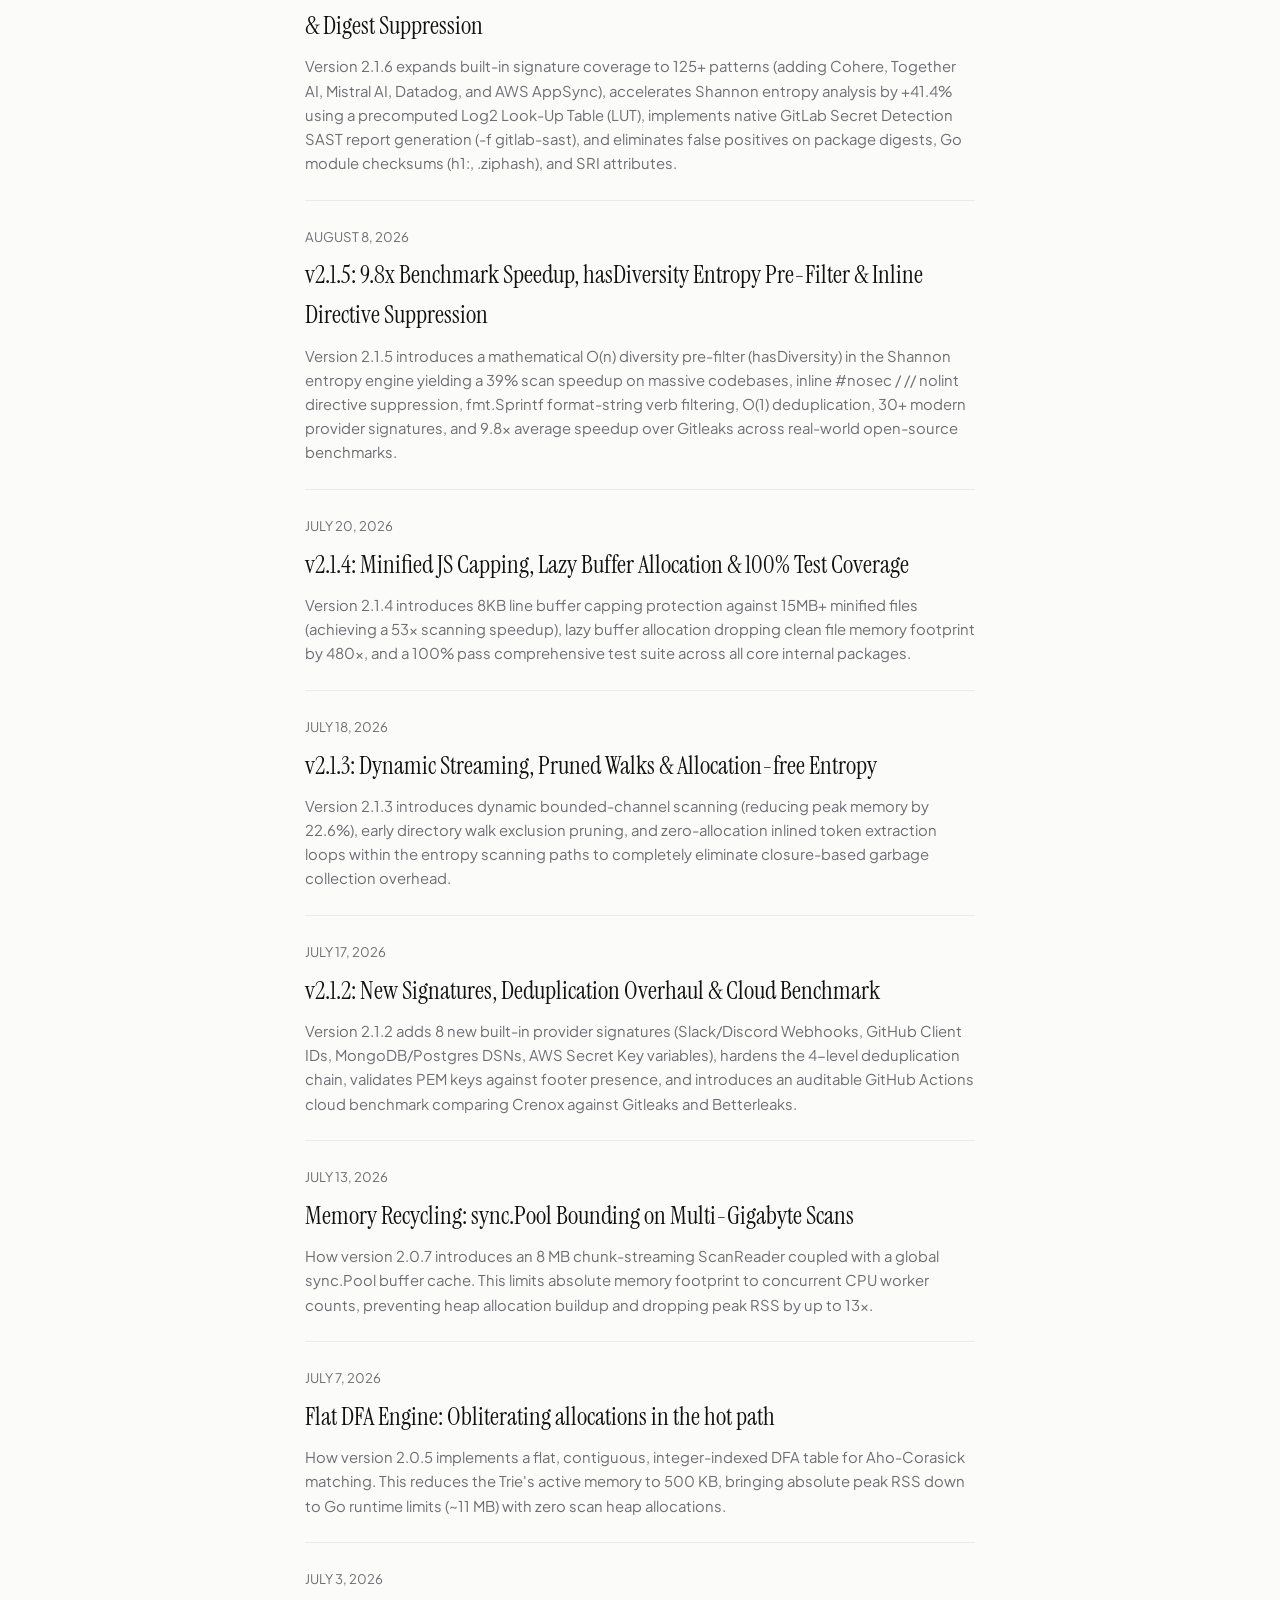
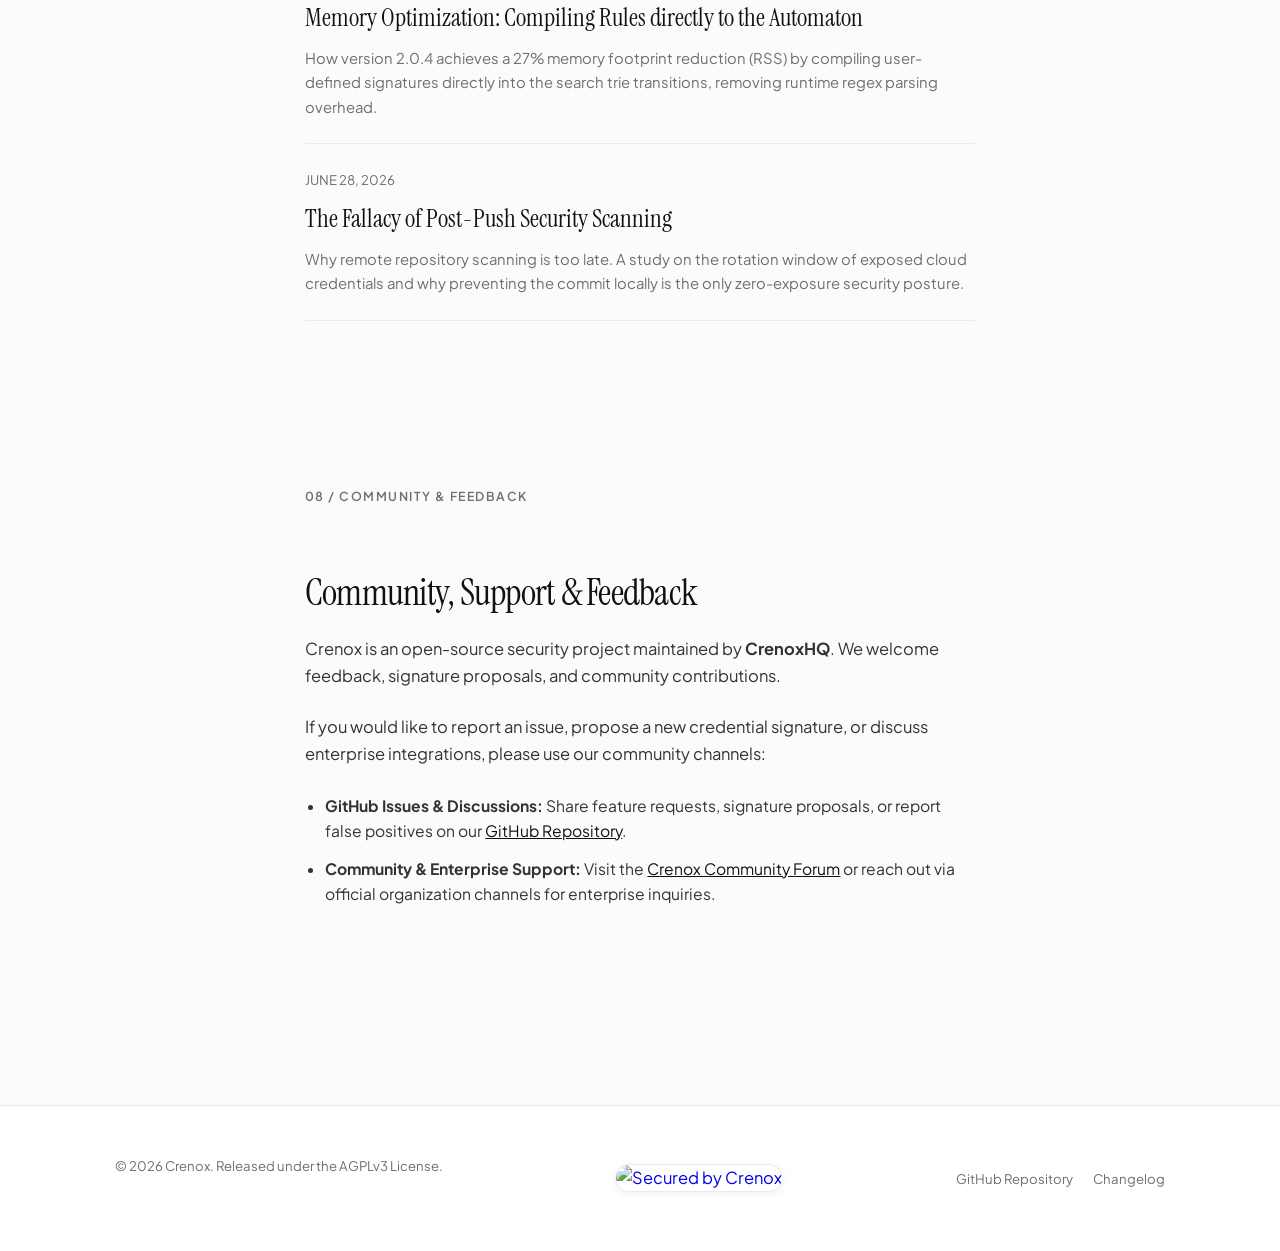
==== commit 3d726b5b: "release: v2.1.10 - age key detection, sops generalization, dual-licensing cla and pr compliance work" ====
--- a/docs/index.html
+++ b/docs/index.html
@@ -8,7 +8,7 @@
     <!-- Meta Descriptions for SEO -->
     <meta name="description" content="Crenox is a zero-dependency, ultra-fast Git secret scanner and pre-commit hook written in Go. Detect leaked API keys, tokens, and credentials in under 20ms with 130+ signatures and GitLab SAST / GitHub SARIF reporting.">
     <meta name="keywords" content="secret scanner, git secret scanner, secret detection tool, gitleaks alternative, git-secrets alternative, detect api keys, detect leaked passwords, pre-commit secret scanner, gitlab secret detection sast, sarif secret scanner, go secret scanner, devsecops secret scanner, فاحص أسرار, فحص الأسرار البرمجية">
-    <meta name="author" content="Khaled Hani">
+    <meta name="author" content="CrenoxHQ">
     <meta name="robots" content="index, follow, max-snippet:-1, max-image-preview:large, max-video-preview:-1">
     <meta name="google-site-verification" content="googledc7329401f946fab">
     
@@ -47,7 +47,7 @@
       "description": "A high-performance zero-dependency Git pre-commit secret scanner and credentials detector written in Go.",
       "operatingSystem": "Linux, macOS, Windows, Android (Termux)",
       "applicationCategory": "SecurityApplication",
-      "softwareVersion": "2.1.9",
+      "softwareVersion": "2.1.10",
       "codeRepository": "https://github.com/crenoxhq/crenox",
       "license": "https://github.com/crenoxhq/crenox/blob/main/LICENSE",
       "offers": {
@@ -56,8 +56,9 @@
         "priceCurrency": "USD"
       },
       "author": {
-        "@type": "Person",
-        "name": "Khaled Hani"
+        "@type": "Organization",
+        "name": "CrenoxHQ",
+        "url": "https://github.com/crenoxhq/crenox"
       },
       "featureList": [
         "Sub-20ms local Git pre-commit secret scanning",
@@ -109,7 +110,7 @@
     <link href="https://fonts.googleapis.com/css2?family=Instrument+Serif:ital@0;1&family=Plus+Jakarta+Sans:wght@300;400;500;600;700&family=JetBrains+Mono:wght@400;500;600&display=swap" rel="stylesheet">
     
     <!-- Stylesheet -->
-    <link rel="stylesheet" href="style.css?v=2.1.8">
+    <link rel="stylesheet" href="style.css?v=2.1.10">
     <!-- Asciinema Player CSS -->
     <link rel="stylesheet" href="https://cdn.jsdelivr.net/npm/asciinema-player@3/dist/bundle/asciinema-player.css">
 </head>
@@ -167,7 +168,7 @@
             <h1 class="hero-title">Git Secret Scanner: Preventing credential leaks locally.</h1>
             <p class="text-lead">Statically compiled in Go with zero external runtime dependencies, Crenox evaluates staged files locally to prevent credential leakage before they leave the developer workstation.</p>
             
-            <p class="text-muted" style="font-size: 0.85rem; margin-top: -1rem;">Published by <strong>Khaled Hani</strong> on July 3, 2026</p>
+            <p class="text-muted" style="font-size: 0.85rem; margin-top: -1rem;">Published by <strong>CrenoxHQ</strong> on July 3, 2026</p>
 
             <div class="hero-actions">
                 <a href="#installation" class="btn btn-primary">Deploy Crenox</a>
@@ -233,7 +234,7 @@
                     <thead>
                         <tr>
                             <th>Audited Metric</th>
-                            <th>Crenox (<span class="latest-version">v2.1.9</span>)</th>
+                            <th>Crenox (<span class="latest-version">v2.1.10</span>)</th>
                             <th>Gitleaks (v8.18.2)</th>
                             <th>Betterleaks (v1.6.1)</th>
                         </tr>
@@ -400,6 +401,12 @@
             
             <div style="margin: 2rem 0; border-top: 1px solid var(--color-border);">
                 <div style="padding: 1.5rem 0; border-bottom: 1px solid var(--color-border);">
+                    <p class="text-muted" style="font-size: 0.8rem; margin-bottom: 0.5rem;">September 22, 2026</p>
+                    <h4 style="margin: 0 0 0.5rem 0; font-family: var(--font-serif-en); font-size: 1.5rem; font-weight: 400;"><a href="https://github.com/crenoxhq/crenox/blob/main/CHANGELOG.md" target="_blank" style="color: inherit; text-decoration: none;">v2.1.10: Age Encryption Detection, SOPS Cipher Generalization, Dual-Licensing & Contributor Governance</a></h4>
+                    <p style="font-size: 0.9rem; margin-bottom: 0; color: var(--color-text-muted);">Version 2.1.10 introduces dedicated Tier 1 Aho-Corasick detection for Age encryption secret keys with variable collision guards, generalized forward-compatible Mozilla SOPS encrypted block suppression across all ciphers, Tier 3 context suppression for Age recipient public keys and SOPS metadata, complete repository ownership assignment to CrenoxHQ, an industry-standard dual-licensing legal framework (CLA.md), zero-emoji GitHub issue forms, and a dynamic PR compliance workflow with live zero-allocation benchmark enforcement.</p>
+                </div>
+
+                <div style="padding: 1.5rem 0; border-bottom: 1px solid var(--color-border);">
                     <p class="text-muted" style="font-size: 0.8rem; margin-bottom: 0.5rem;">September 17, 2026</p>
                     <h4 style="margin: 0 0 0.5rem 0; font-family: var(--font-serif-en); font-size: 1.5rem; font-weight: 400;"><a href="https://github.com/crenoxhq/crenox/blob/main/CHANGELOG.md" target="_blank" style="color: inherit; text-decoration: none;">v2.1.9: Line Deduplication Fix, Multi-File Reporting, Subprocess Overhead Reduction & Dual DNS</a></h4>
                     <p style="font-size: 0.9rem; margin-bottom: 0; color: var(--color-text-muted);">Version 2.1.9 addresses core engine edge cases and optimizes execution latency: fixes a deduplication bug where multiple distinct secrets on the same line overwrote each other, ensures ad-hoc scans report repeated secrets across different files instead of suppressing them globally, eliminates redundant Git subprocess invocations in pre-commit hook runs, prevents unhandled panics on malformed custom regex rules, adds resilient DNS fallback for offline or firewalled environments, suppresses duplicate Shannon entropy hits on lines already matched by specific pattern rules, and extends test-path classification to pytest and Bun ecosystems.</p>
@@ -478,14 +485,14 @@
             <div class="eyebrow">
                 08 / Community & Feedback
             </div>
-            <h2>Get in touch & discuss security</h2>
-            <p>Crenox is an open-source security tool developed as an individual effort. We value feedback, rule suggestions, and reports from all users.</p>
-            
-            <p>If you would like to report a security issue, propose a new credential signature, or ask questions about workstation deployments, please use our community channels:</p>
+            <h2>Community, Support & Feedback</h2>
+            <p>Crenox is an open-source security project maintained by <strong>CrenoxHQ</strong>. We welcome feedback, signature proposals, and community contributions.</p>
+            
+            <p>If you would like to report an issue, propose a new credential signature, or discuss enterprise integrations, please use our community channels:</p>
 
             <ul style="padding-left: 1.25rem; margin-top: 1rem; margin-bottom: 2rem;">
-                <li style="margin-bottom: 0.75rem; font-size: 0.95rem; color: var(--color-text-secondary);"><strong>GitHub Discussions & Issues:</strong> Share feature requests, rule contributions, and report issues on our <a href="https://github.com/crenoxhq/crenox/issues" target="_blank" style="color: var(--color-text-primary); text-decoration: underline;">GitHub Repository</a>.</li>
-                <li style="margin-bottom: 0.75rem; font-size: 0.95rem; color: var(--color-text-secondary);"><strong>Direct Developer Channel:</strong> You can contact Khaled Hani directly on Telegram at <a href="https://t.me/A245F" target="_blank" style="color: var(--color-text-primary); text-decoration: underline;">https://t.me/A245F</a> for support, direct feedback, or custom integrations.</li>
+                <li style="margin-bottom: 0.75rem; font-size: 0.95rem; color: var(--color-text-secondary);"><strong>GitHub Issues & Discussions:</strong> Share feature requests, signature proposals, or report false positives on our <a href="https://github.com/crenoxhq/crenox/issues" target="_blank" style="color: var(--color-text-primary); text-decoration: underline;">GitHub Repository</a>.</li>
+                <li style="margin-bottom: 0.75rem; font-size: 0.95rem; color: var(--color-text-secondary);"><strong>Community & Enterprise Support:</strong> Visit the <a href="https://github.com/crenoxhq/crenox/discussions" target="_blank" style="color: var(--color-text-primary); text-decoration: underline;">Crenox Community Forum</a> or reach out via official organization channels for enterprise inquiries.</li>
             </ul>
         </section>
 
@@ -512,7 +519,7 @@
     <!-- Asciinema Player JS -->
     <script src="https://cdn.jsdelivr.net/npm/asciinema-player@3/dist/bundle/asciinema-player.min.js"></script>
     <script>
-        AsciinemaPlayer.create("demo.cast?v=2.1.8", document.getElementById("terminal-demo"), {
+        AsciinemaPlayer.create("demo.cast?v=2.1.10", document.getElementById("terminal-demo"), {
             cols: 105,
             rows: 24,
             autoPlay: true,
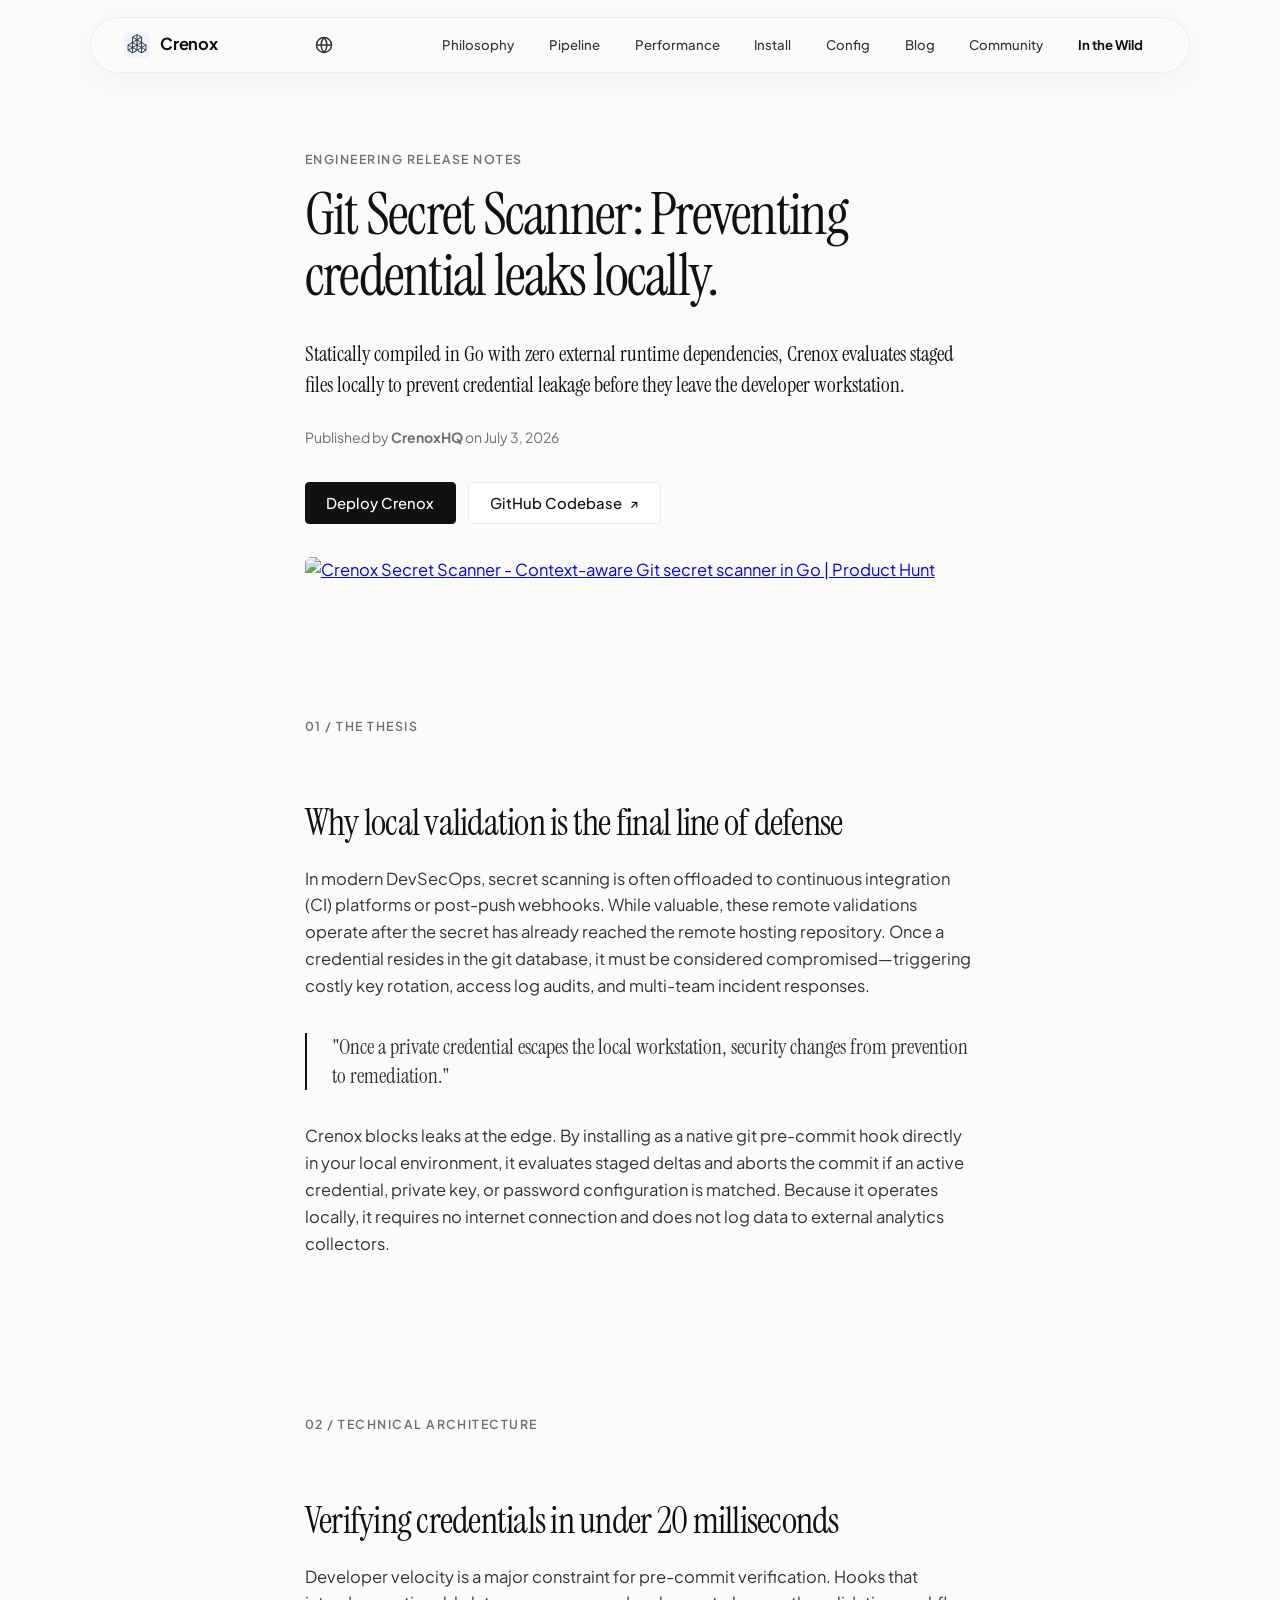
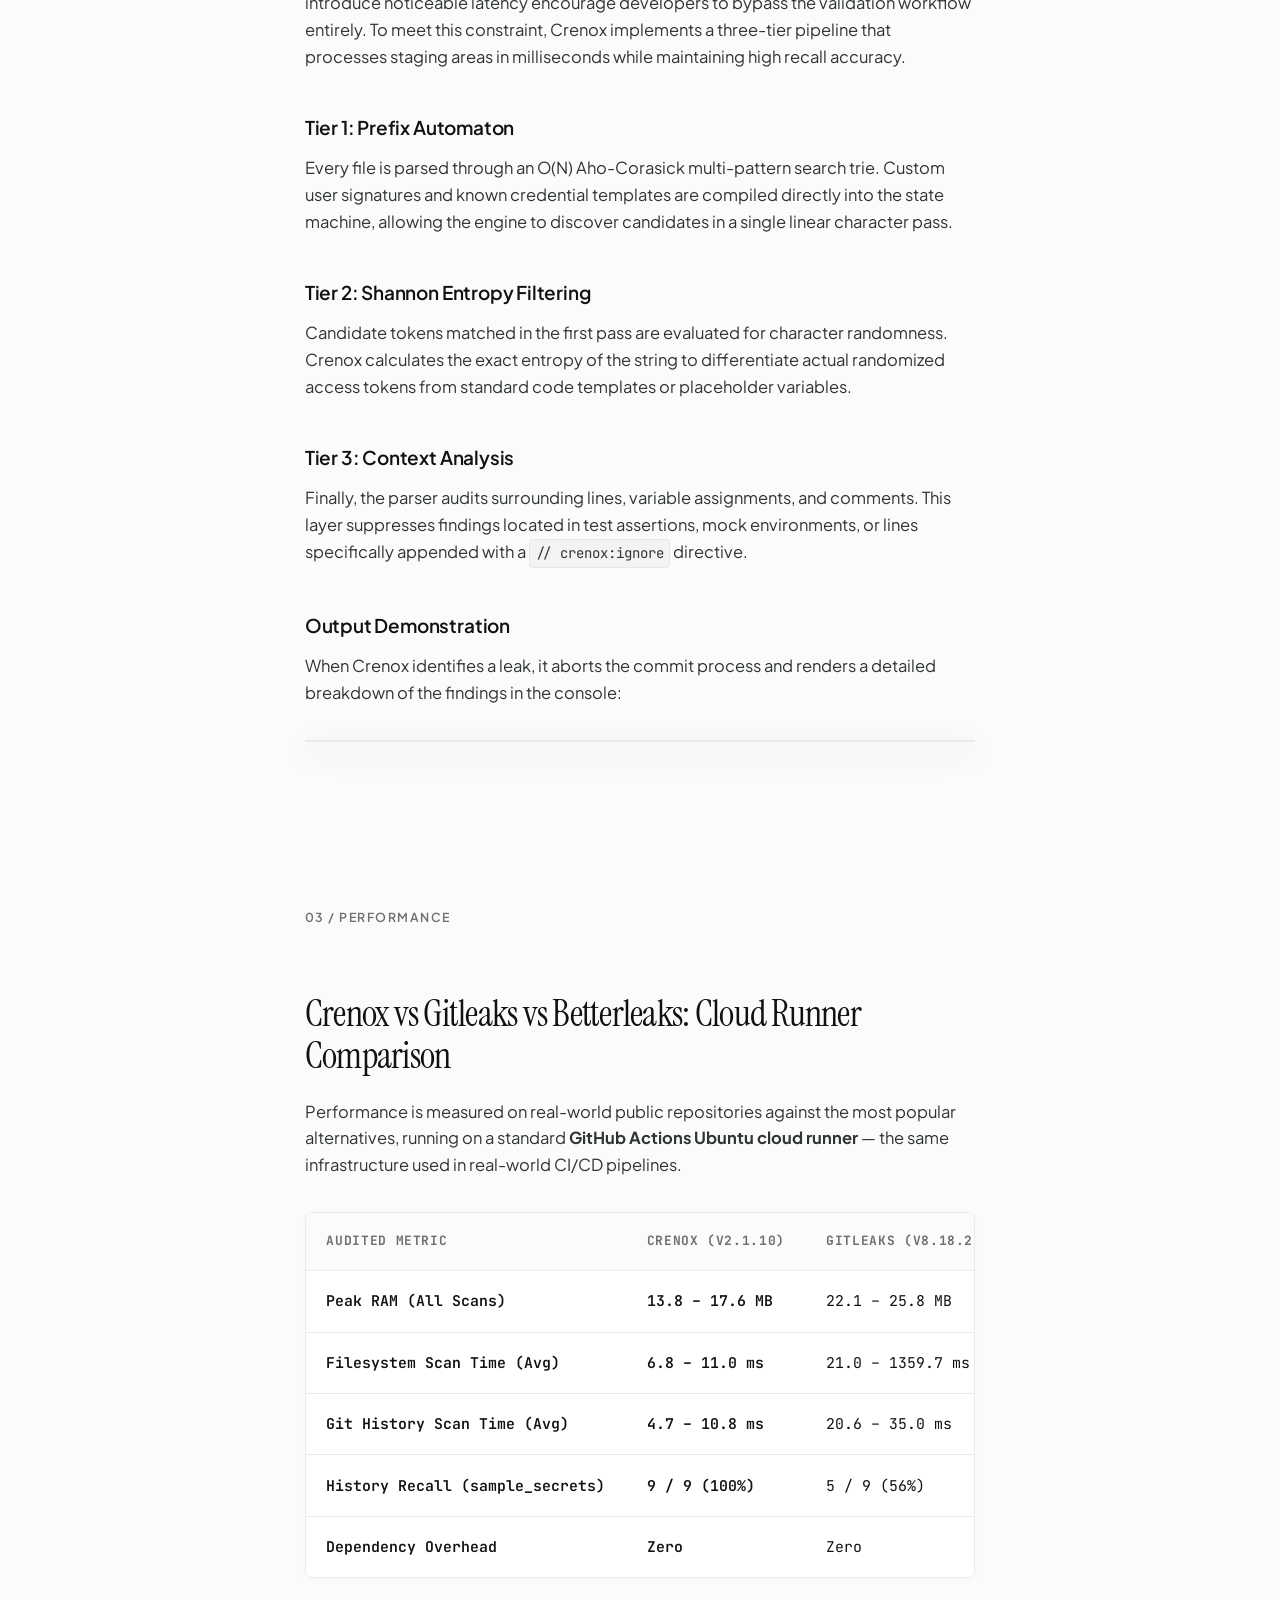
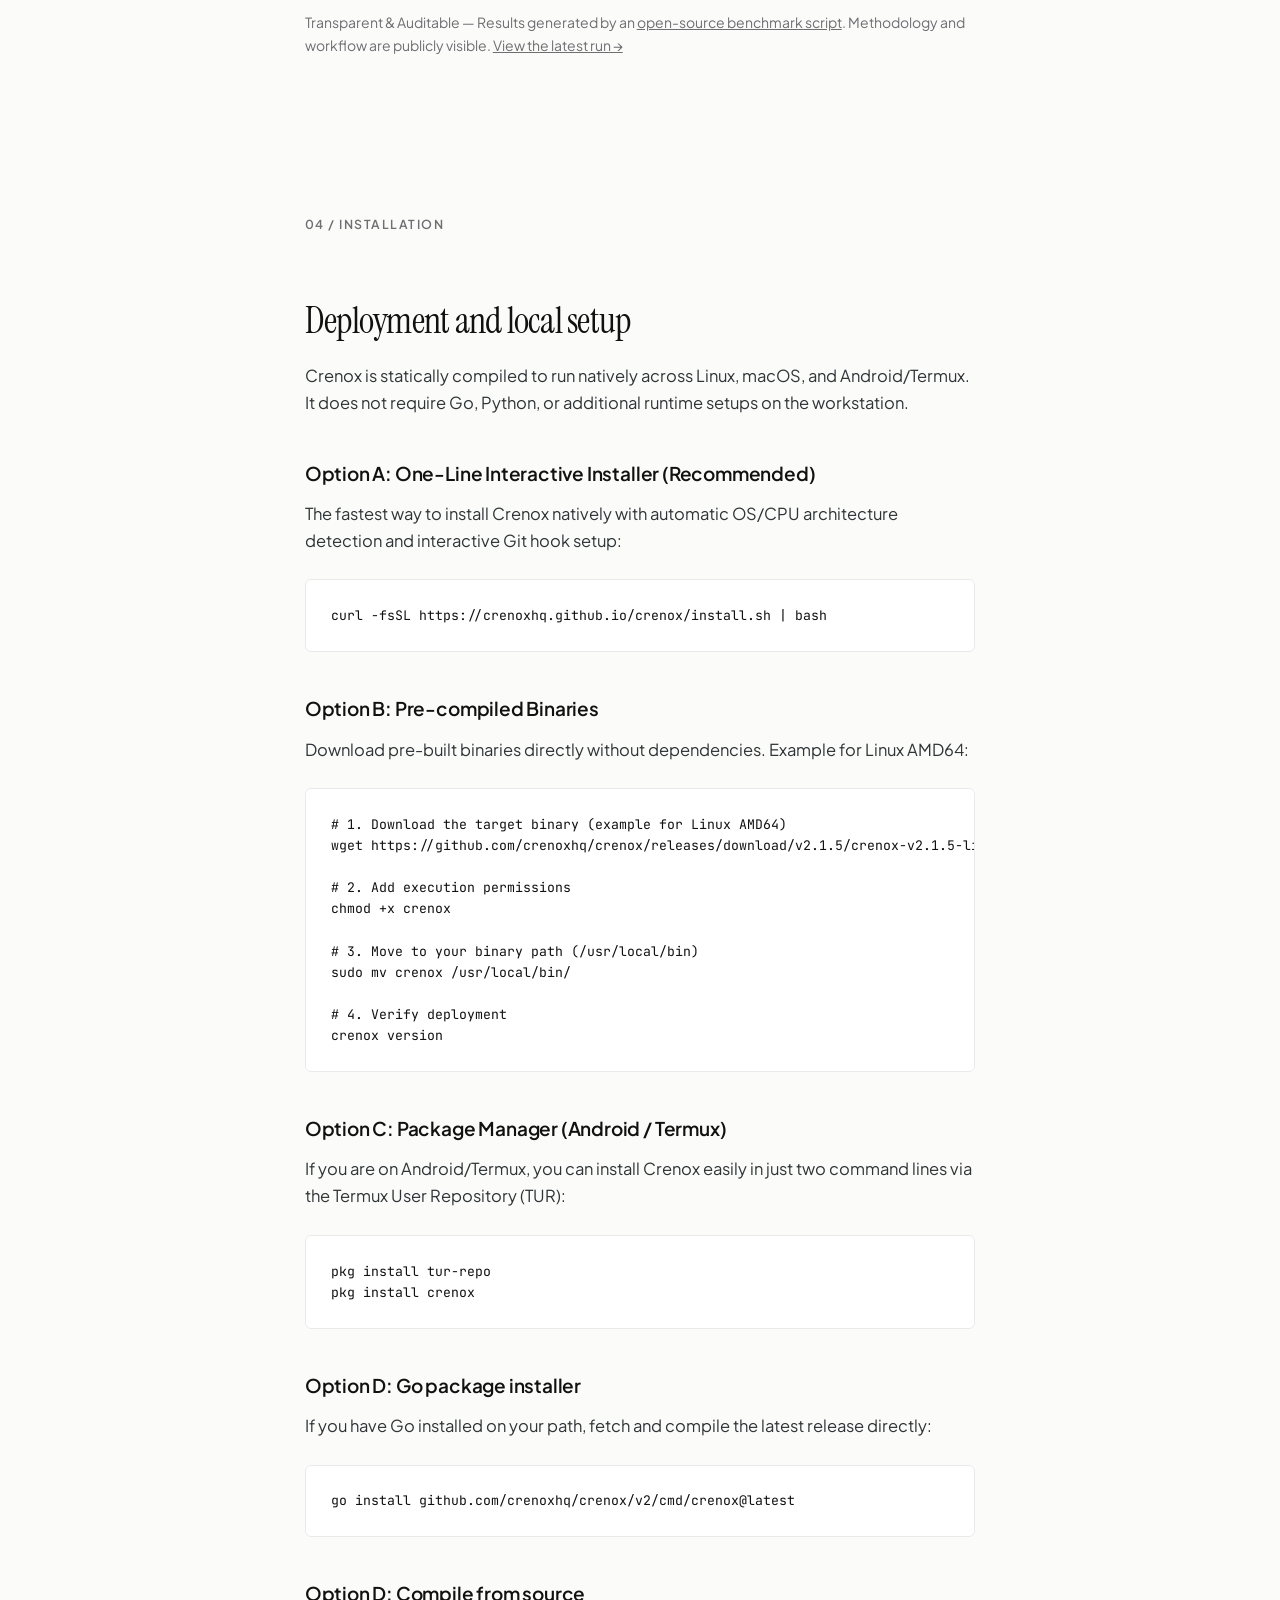
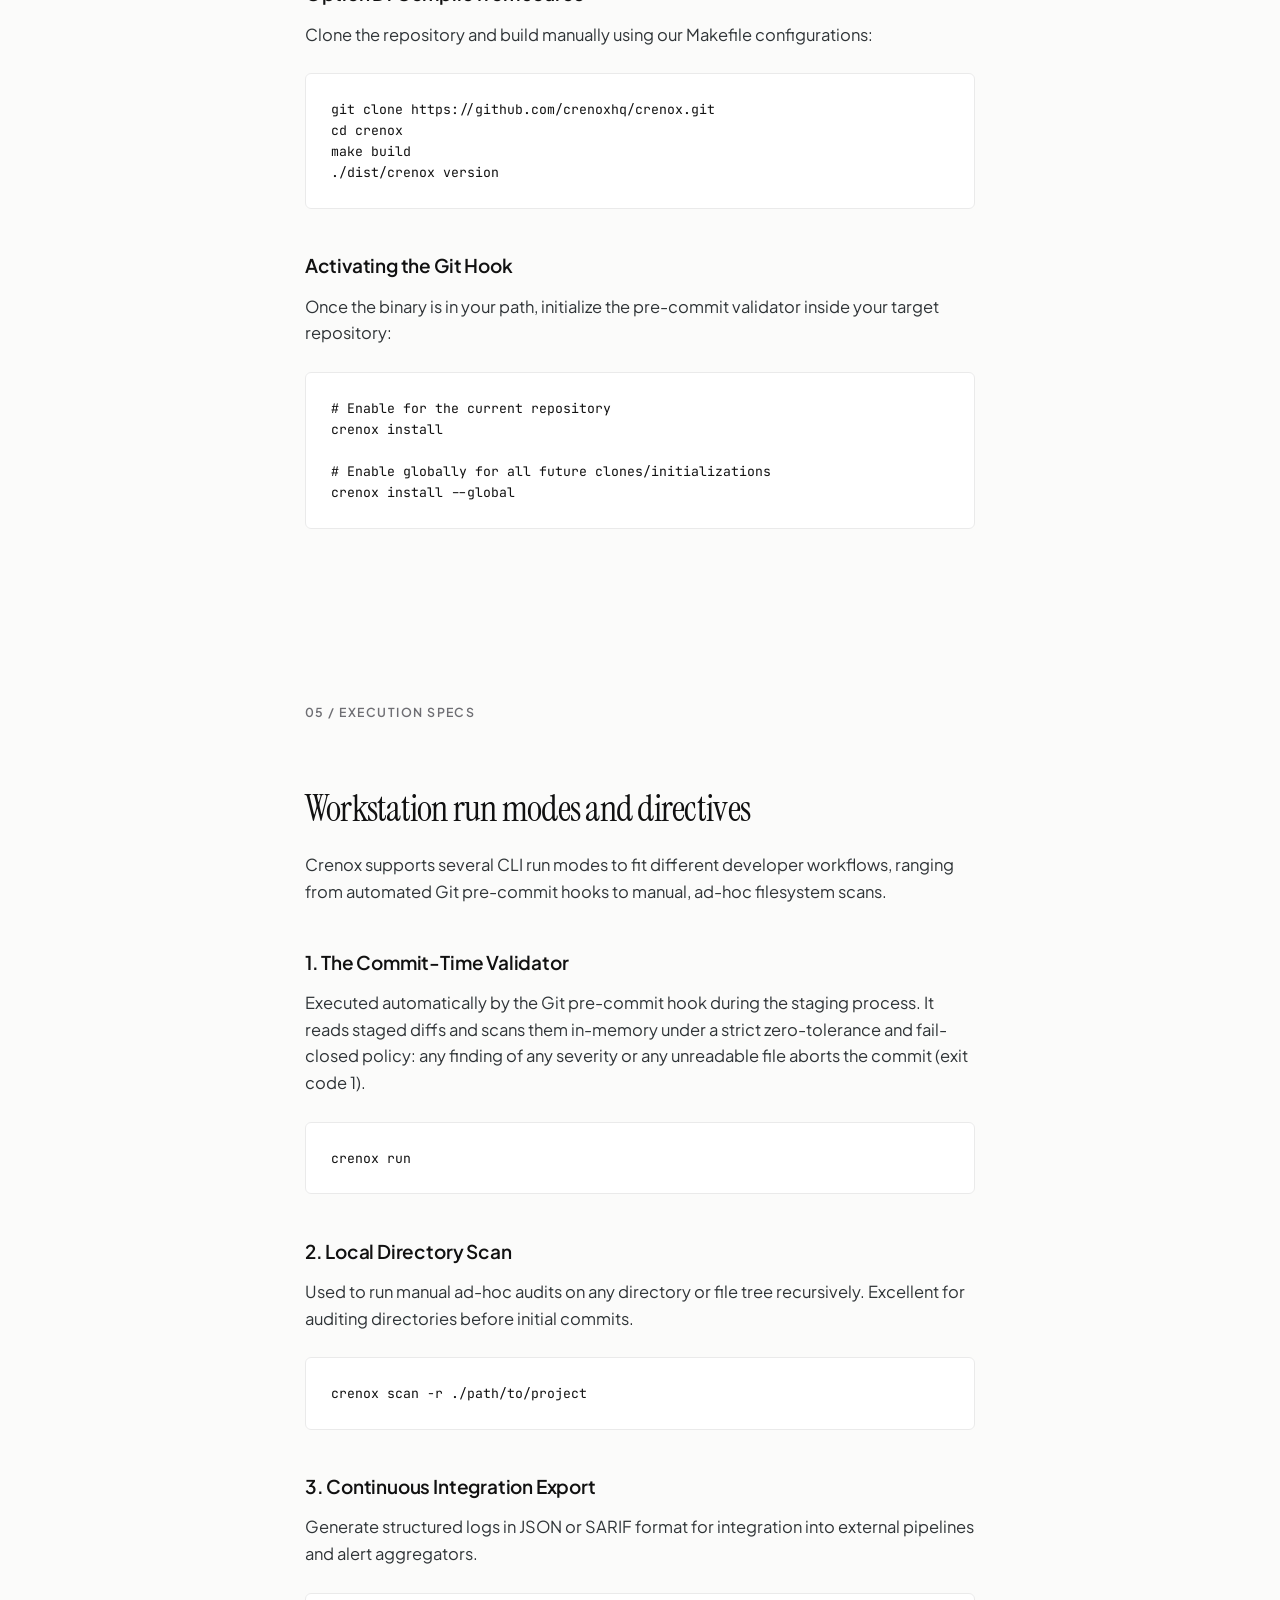
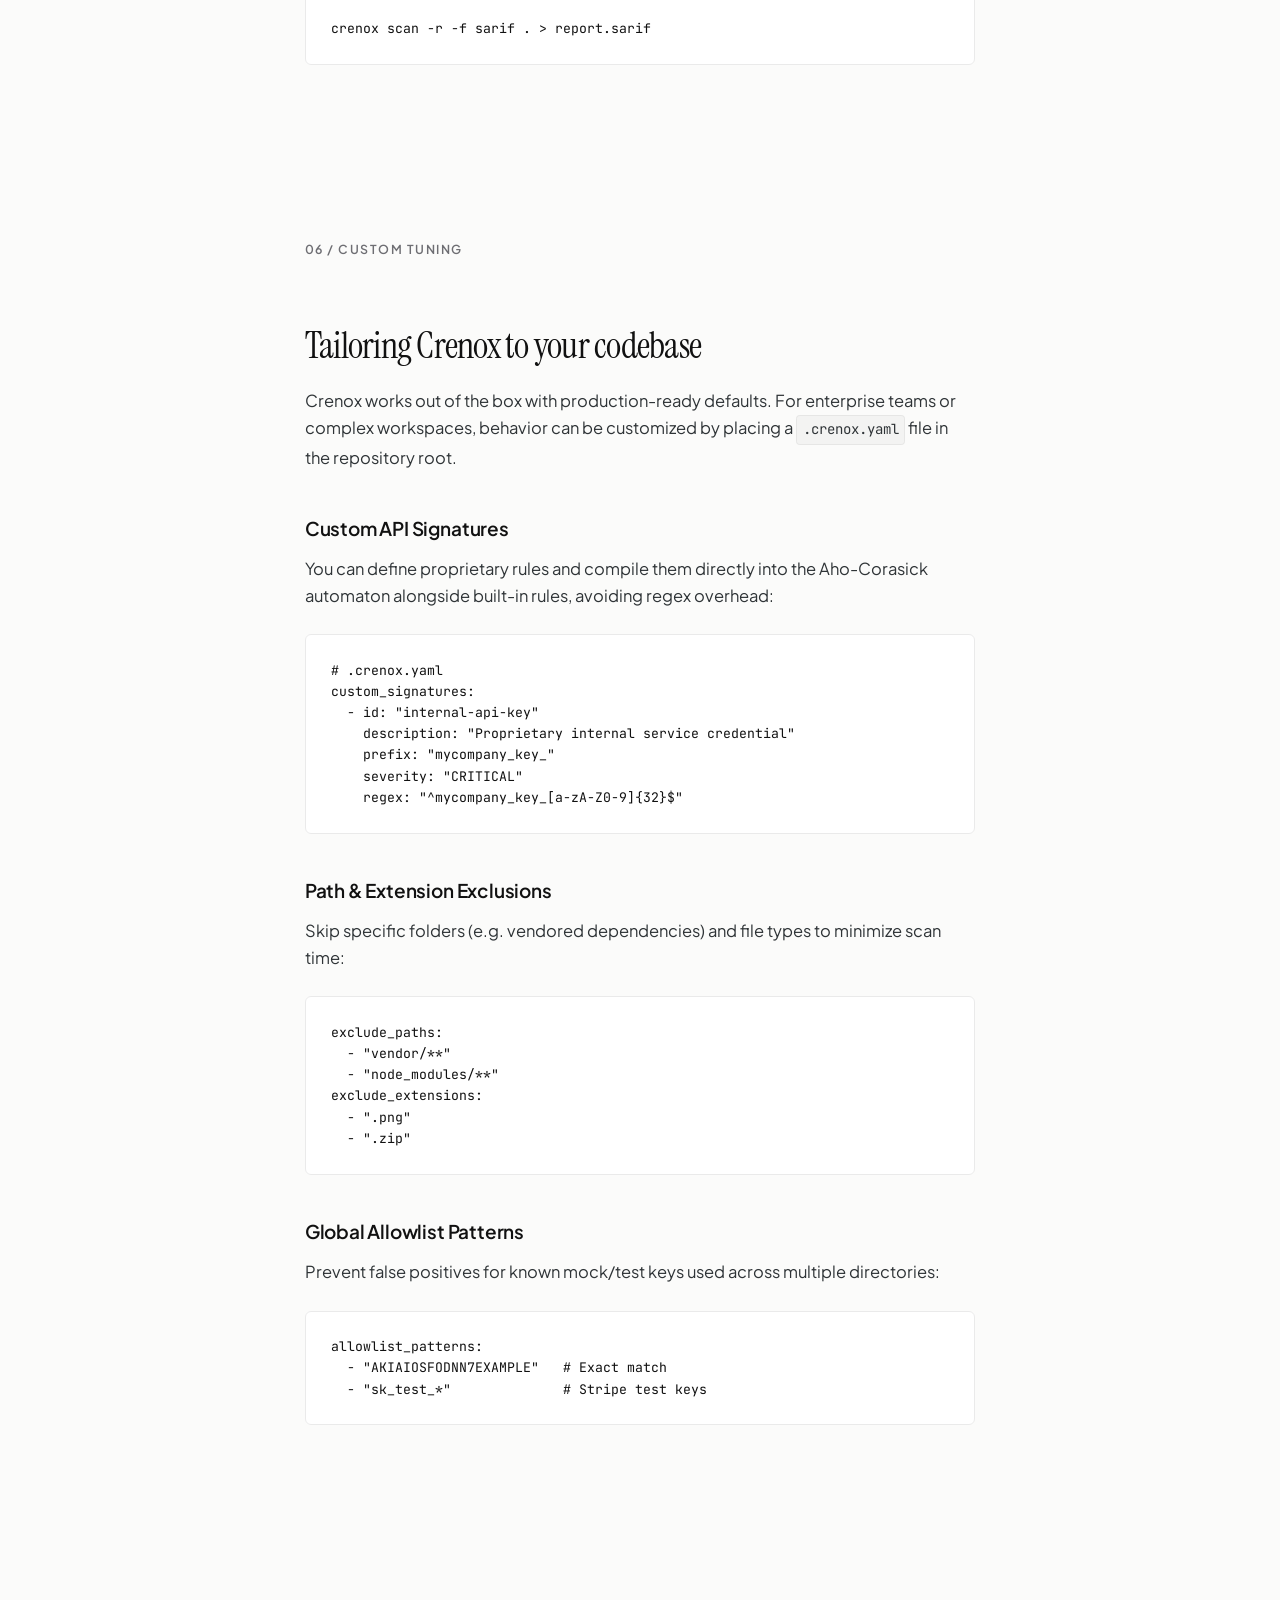
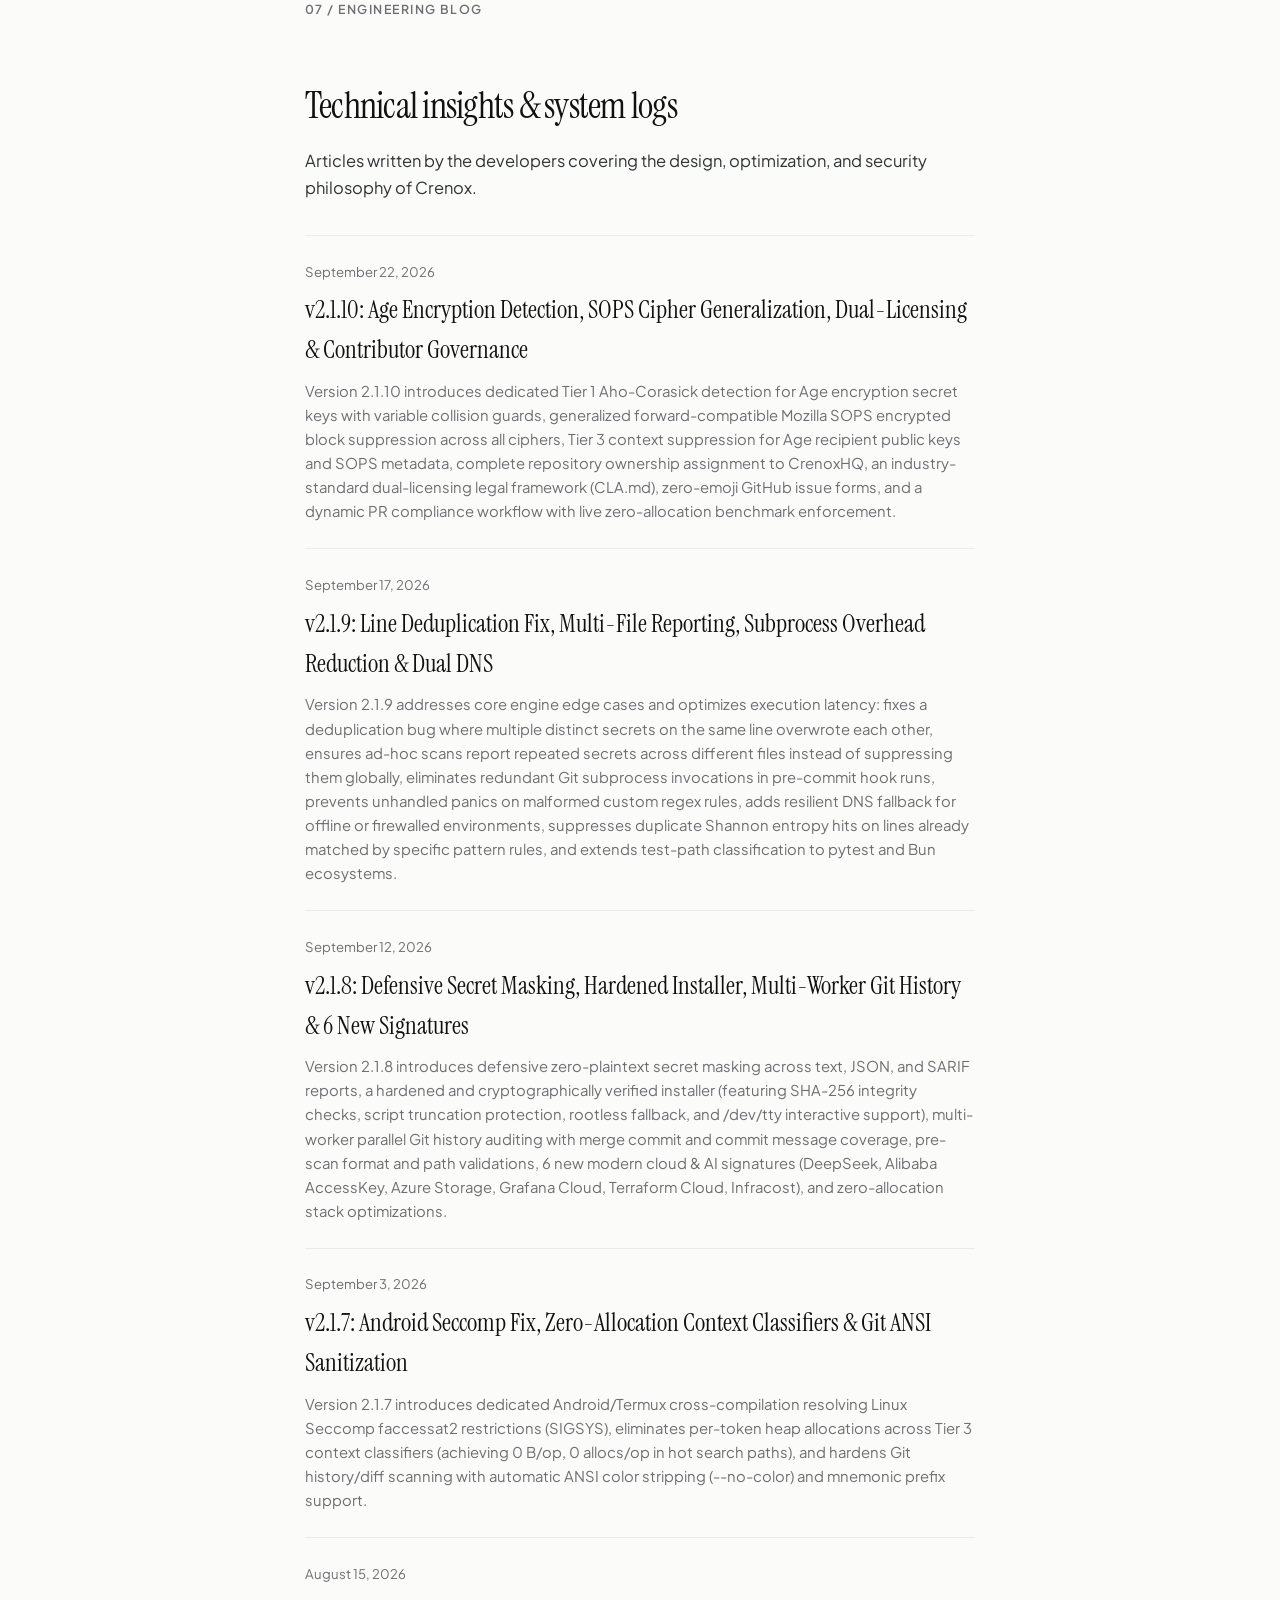
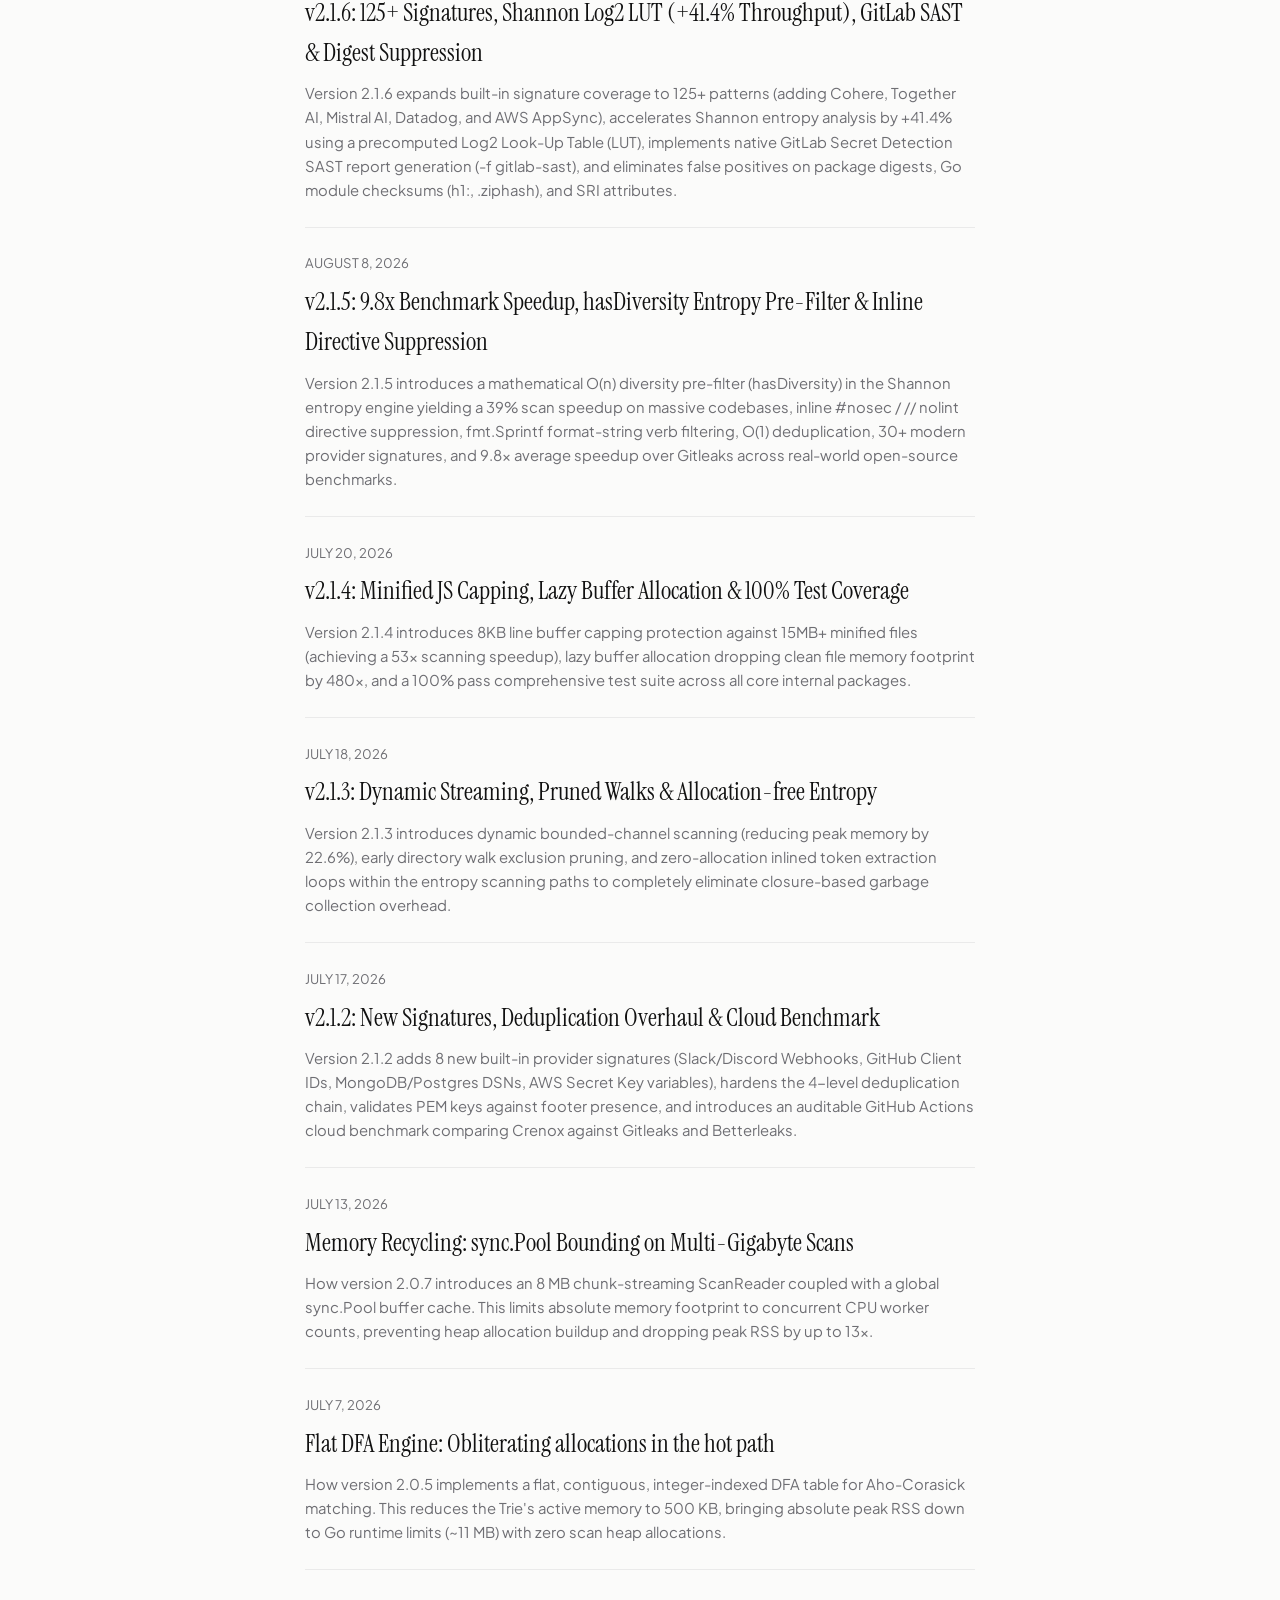
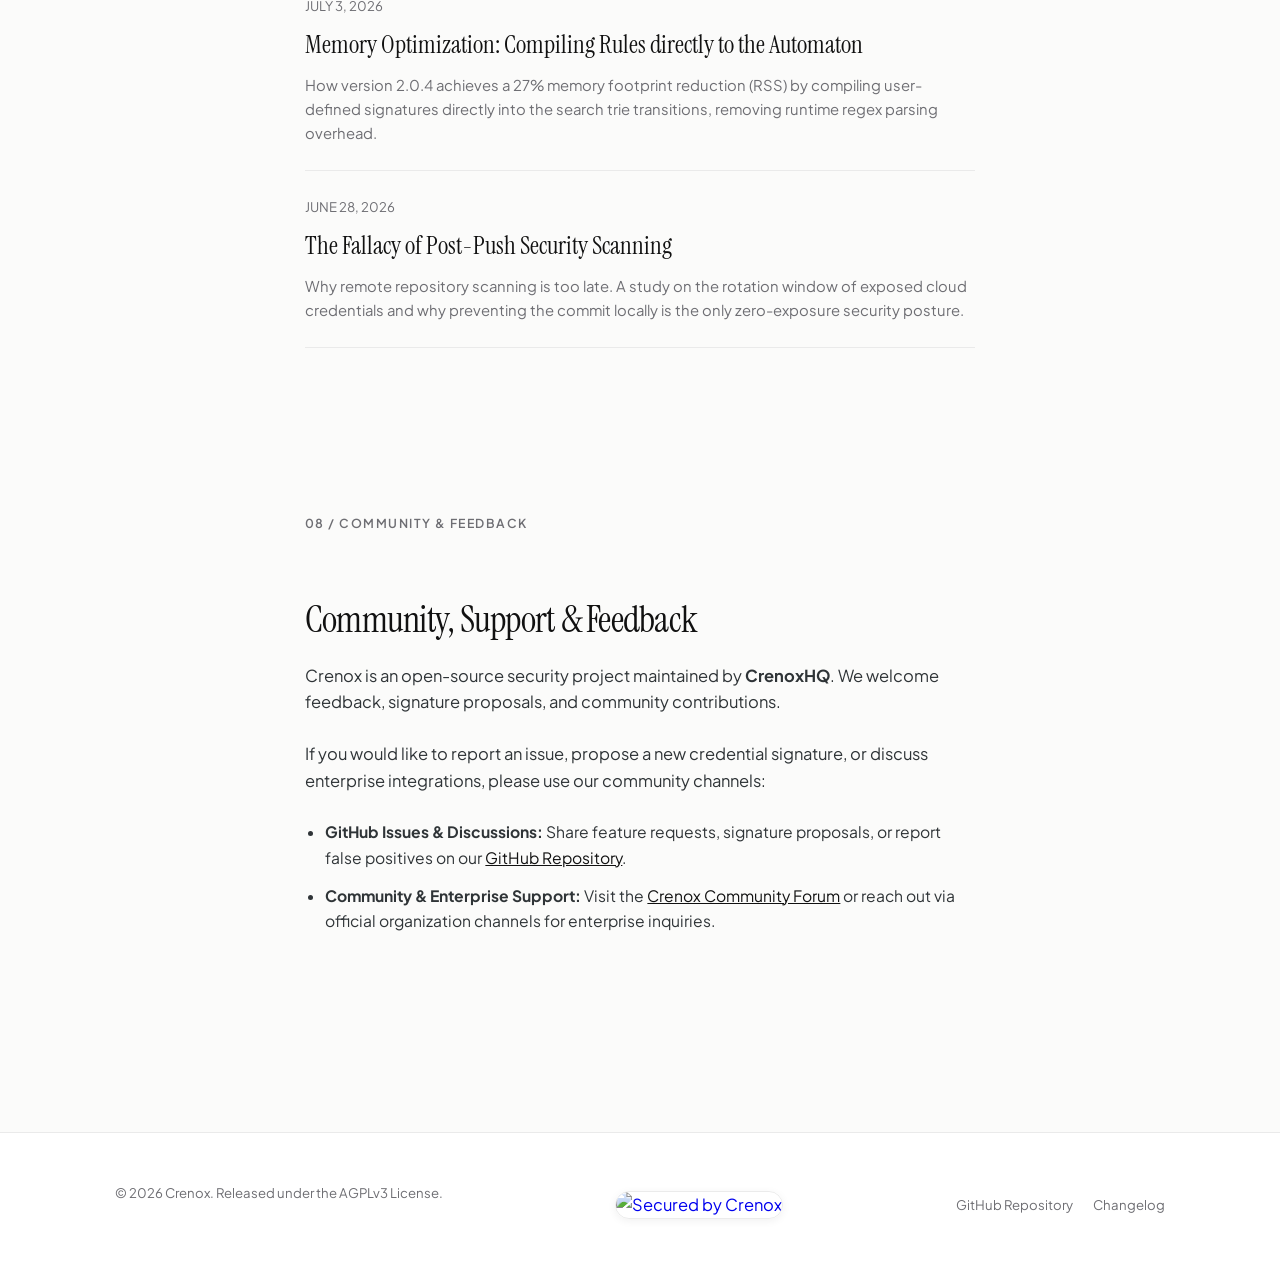
==== commit 841a749f: "docs: document zero-tolerance and fail-closed policies in web portals" ====
--- a/docs/index.html
+++ b/docs/index.html
@@ -342,7 +342,7 @@
             <p>Crenox supports several CLI run modes to fit different developer workflows, ranging from automated Git pre-commit hooks to manual, ad-hoc filesystem scans.</p>
 
             <h3>1. The Commit-Time Validator</h3>
-            <p>Executed automatically by the Git pre-commit hook during the staging process. It reads the index, extracts staged diff blobs, and scans them in-memory. If findings are found, the commit is aborted.</p>
+            <p>Executed automatically by the Git pre-commit hook during the staging process. It reads staged diffs and scans them in-memory under a strict zero-tolerance and fail-closed policy: any finding of any severity or any unreadable file aborts the commit (exit code 1).</p>
             <pre class="font-mono">crenox run</pre>
 
             <h3>2. Local Directory Scan</h3>
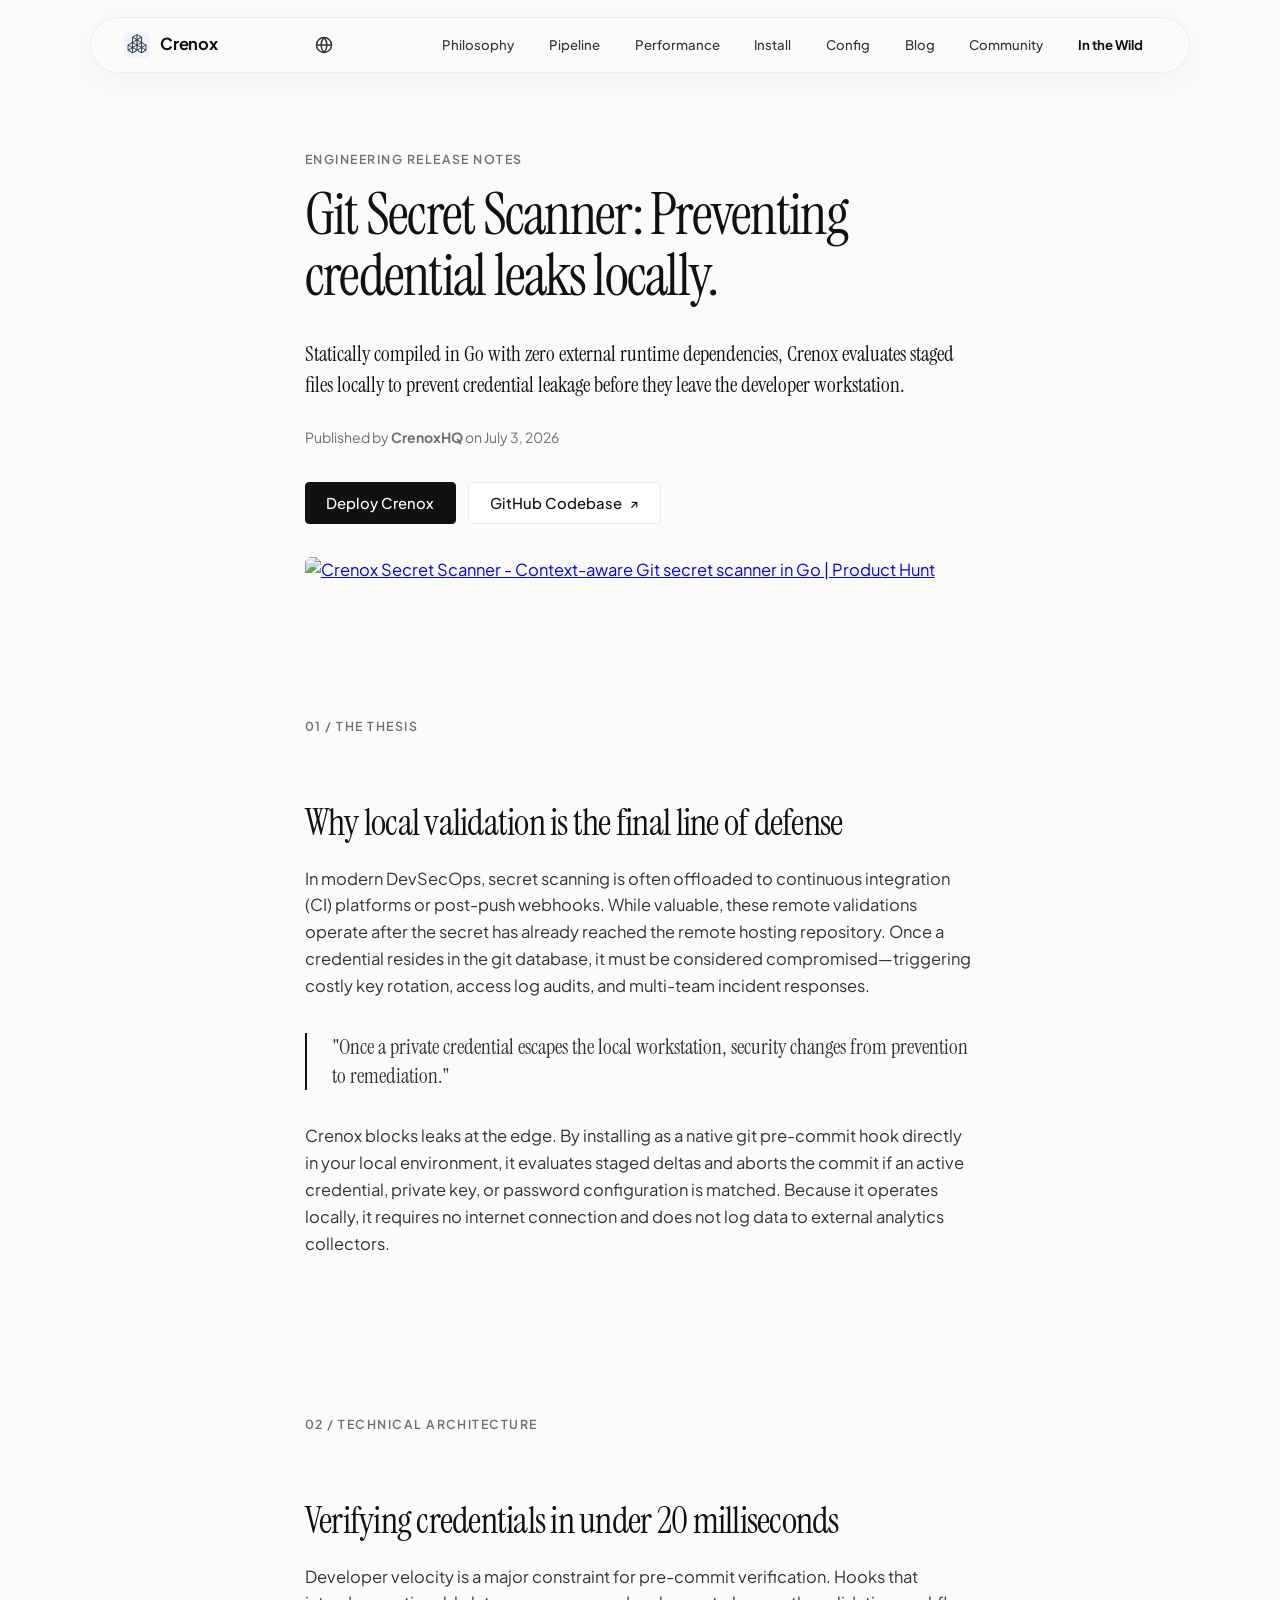
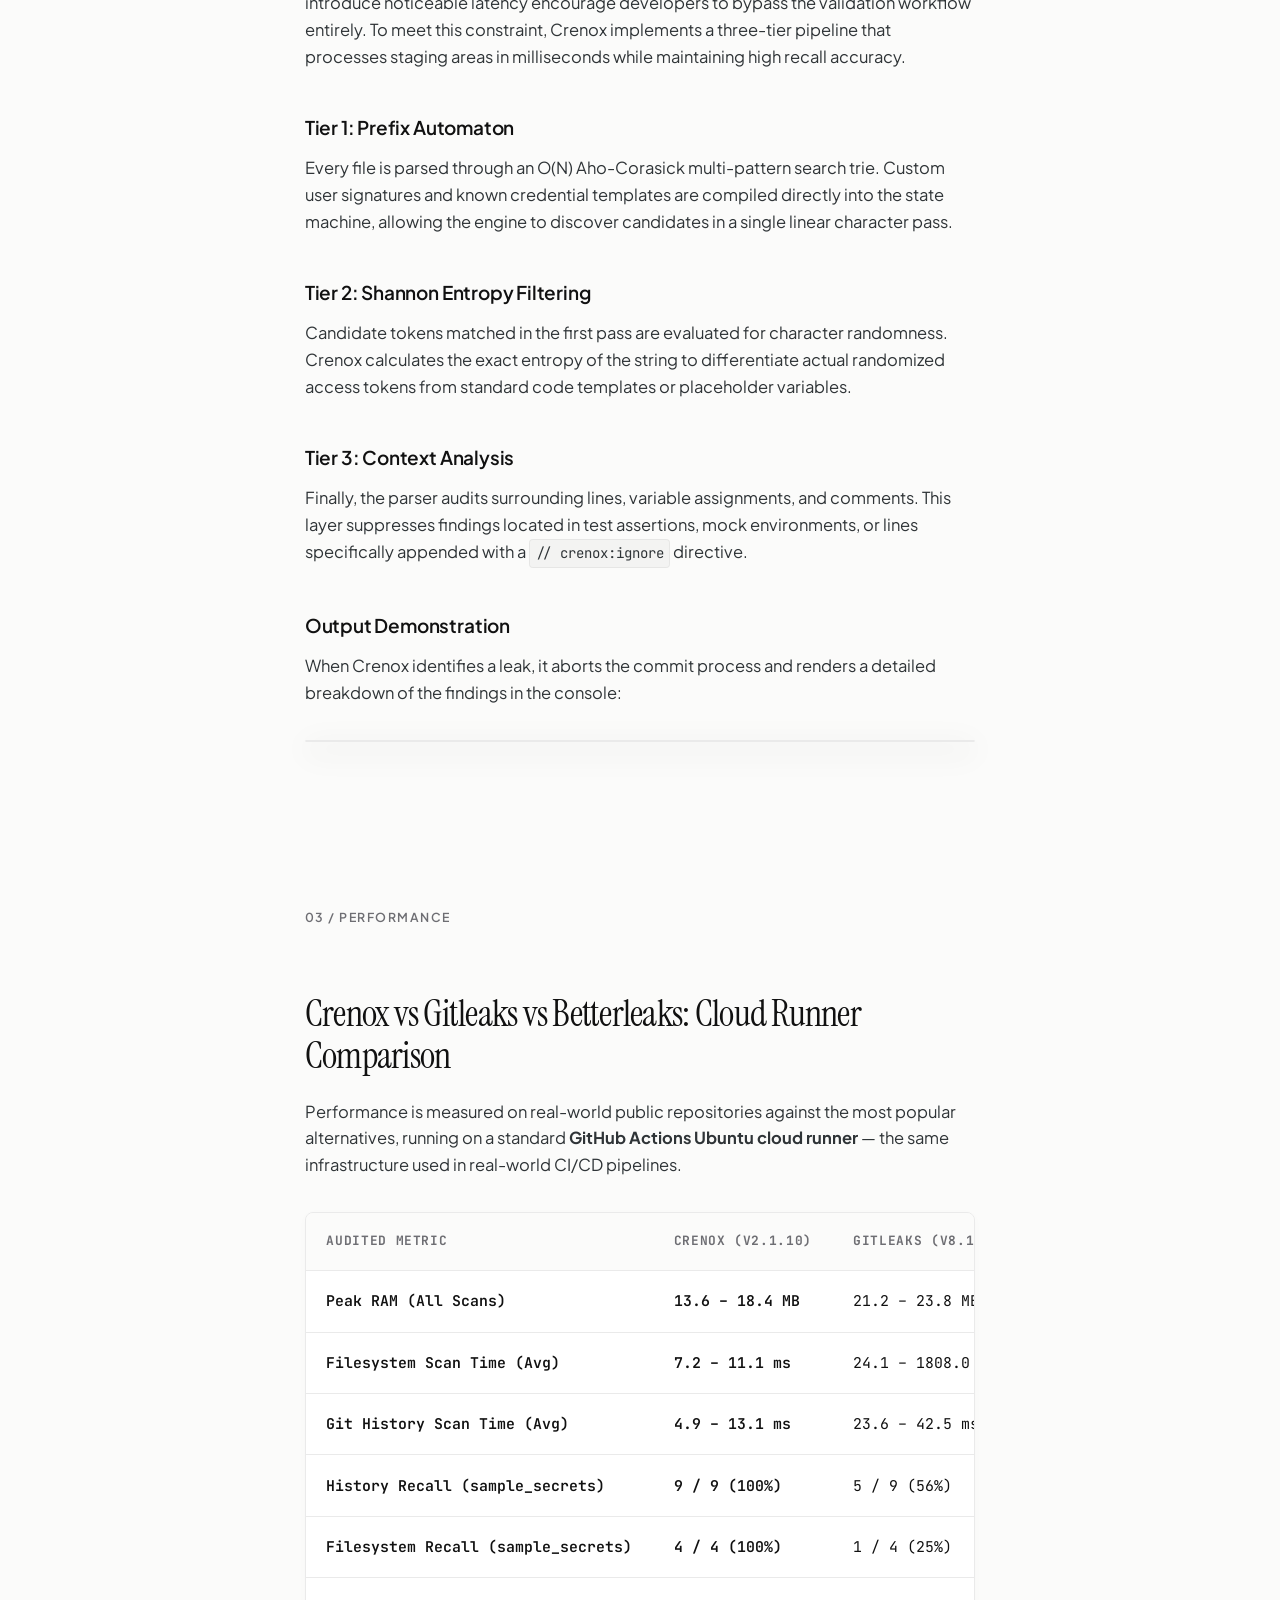
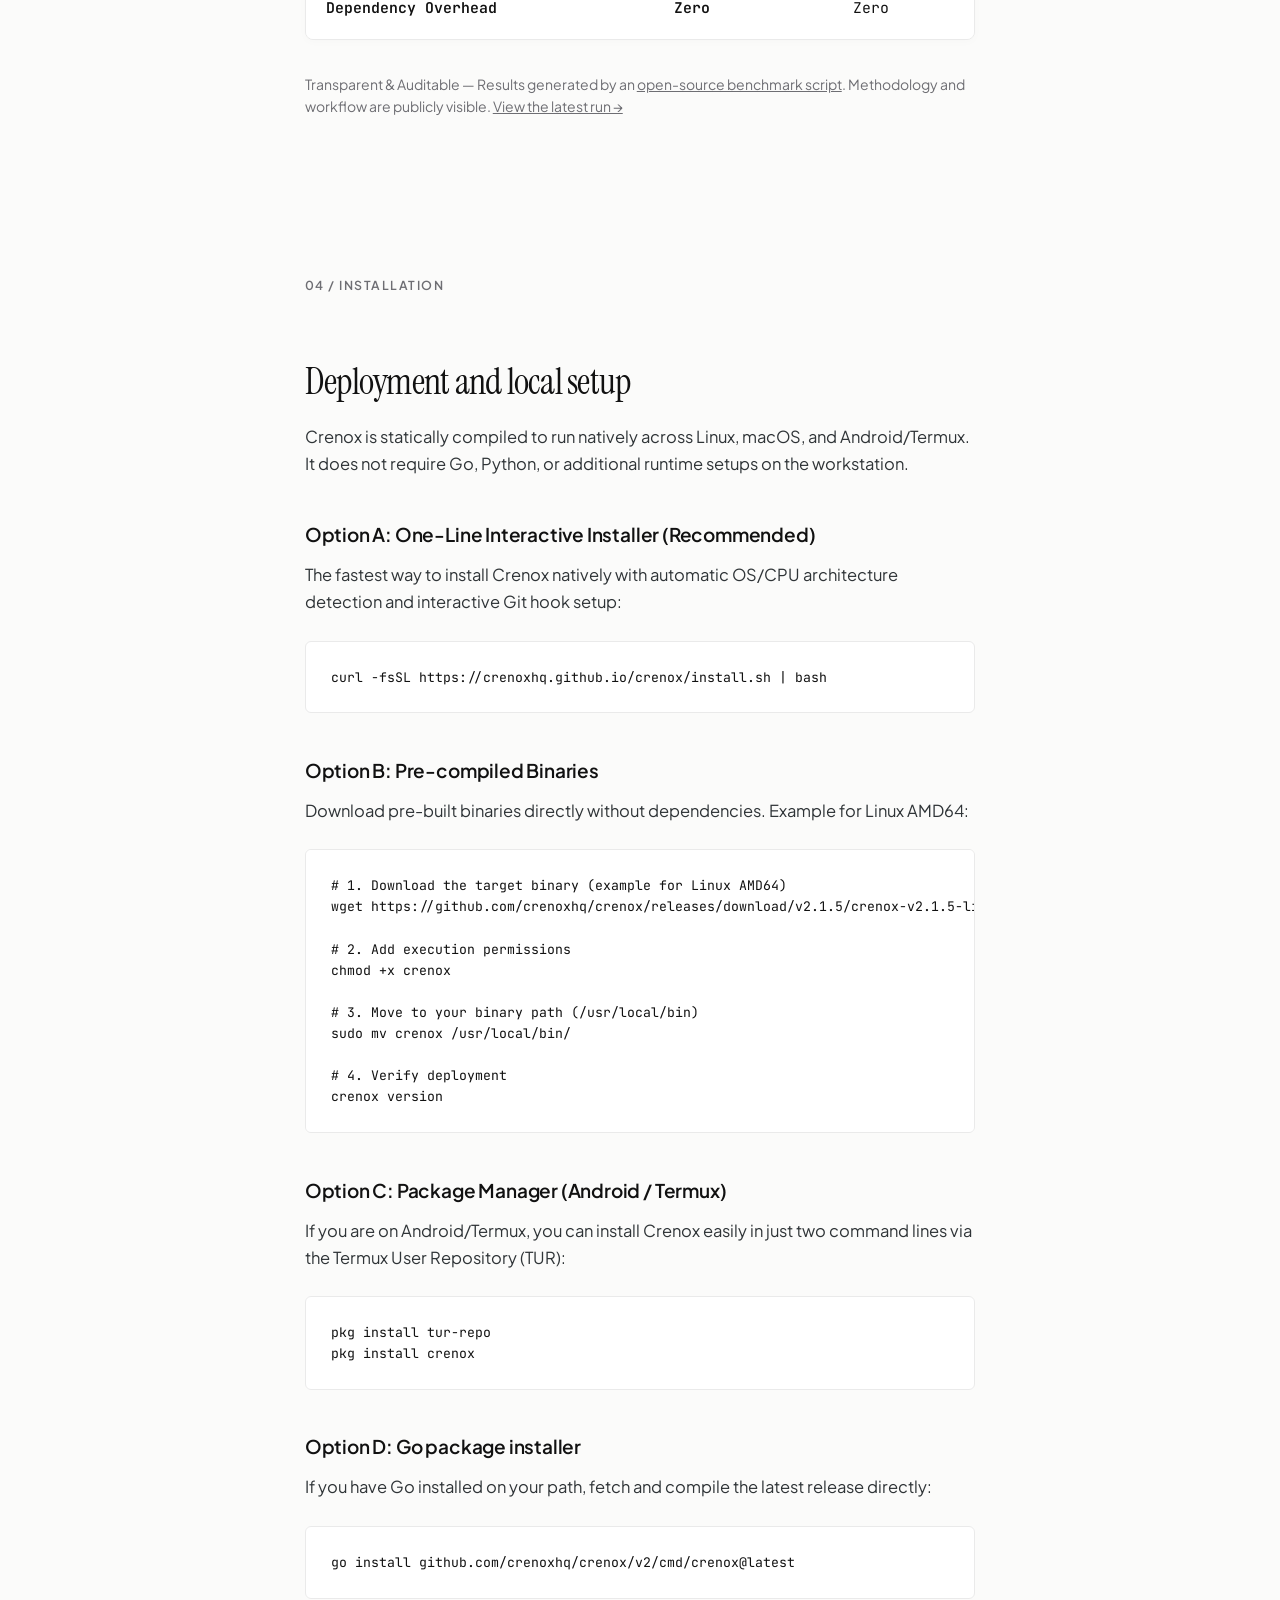
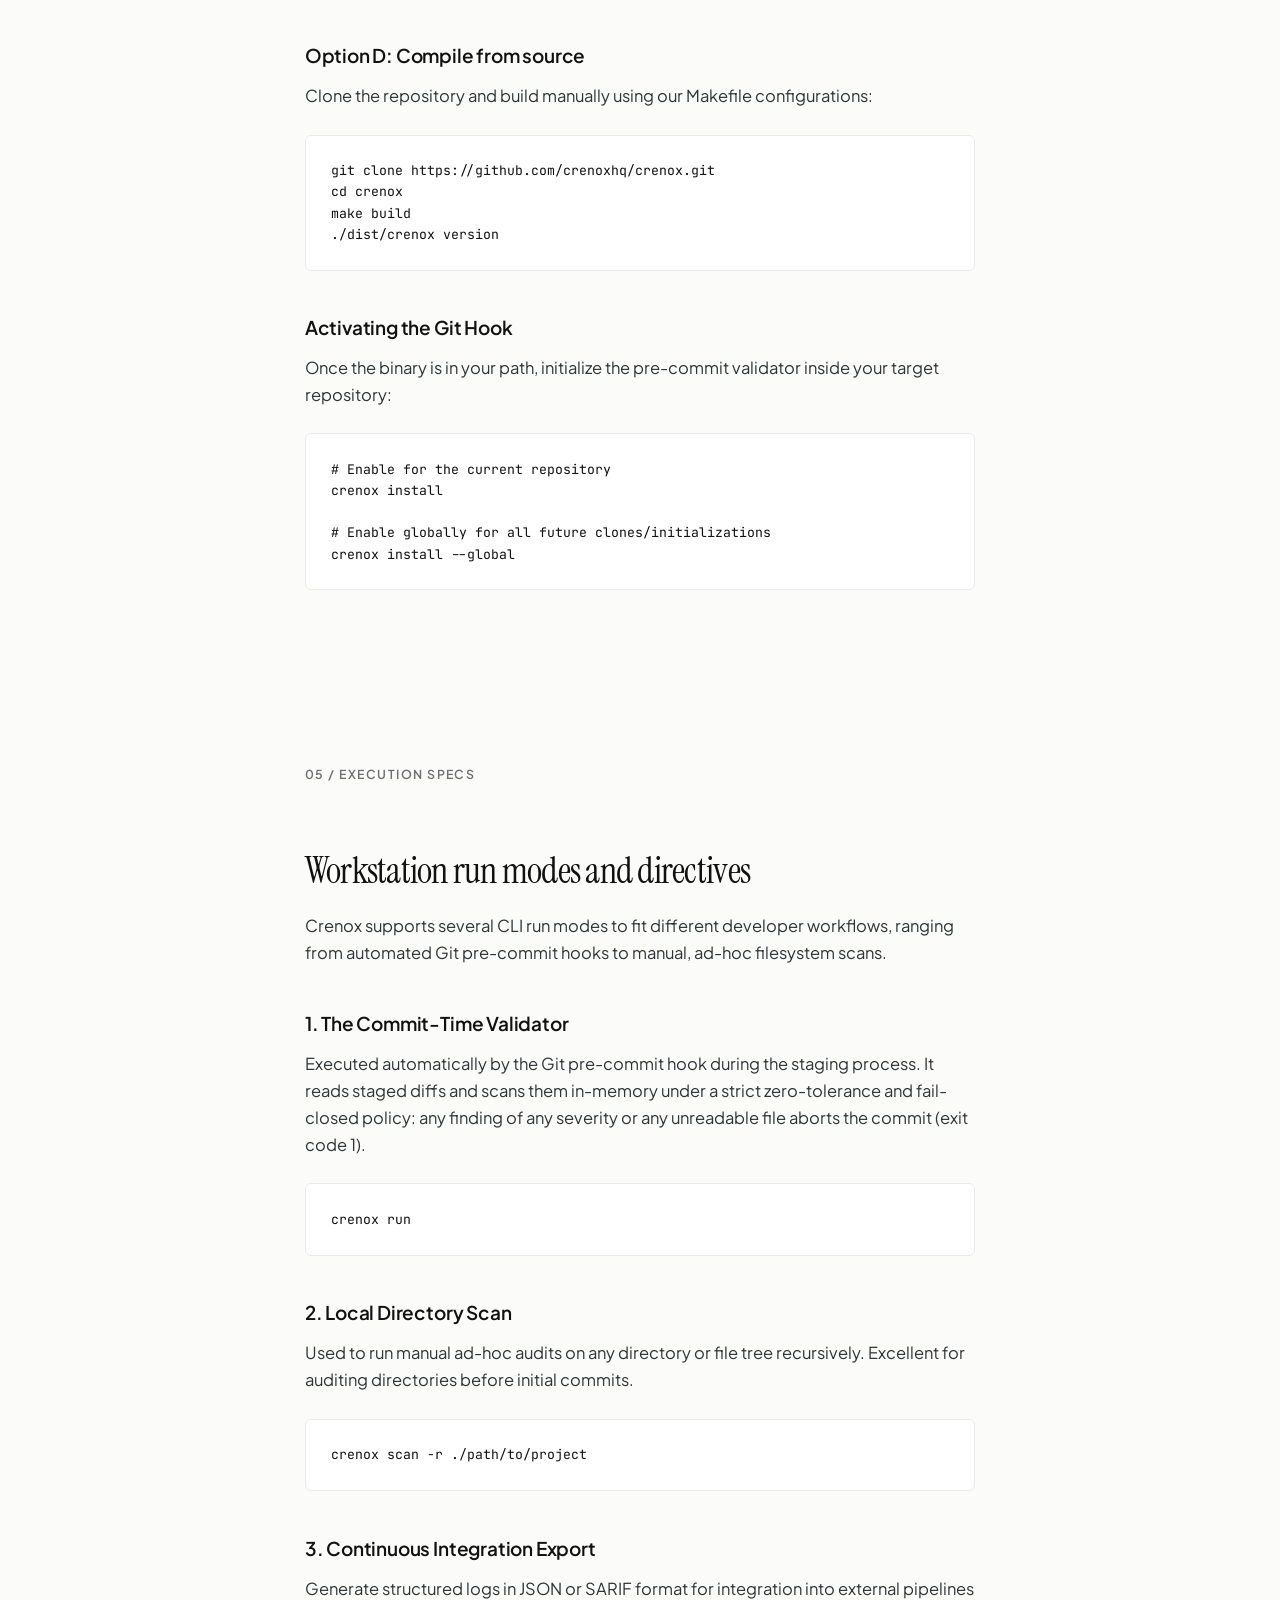
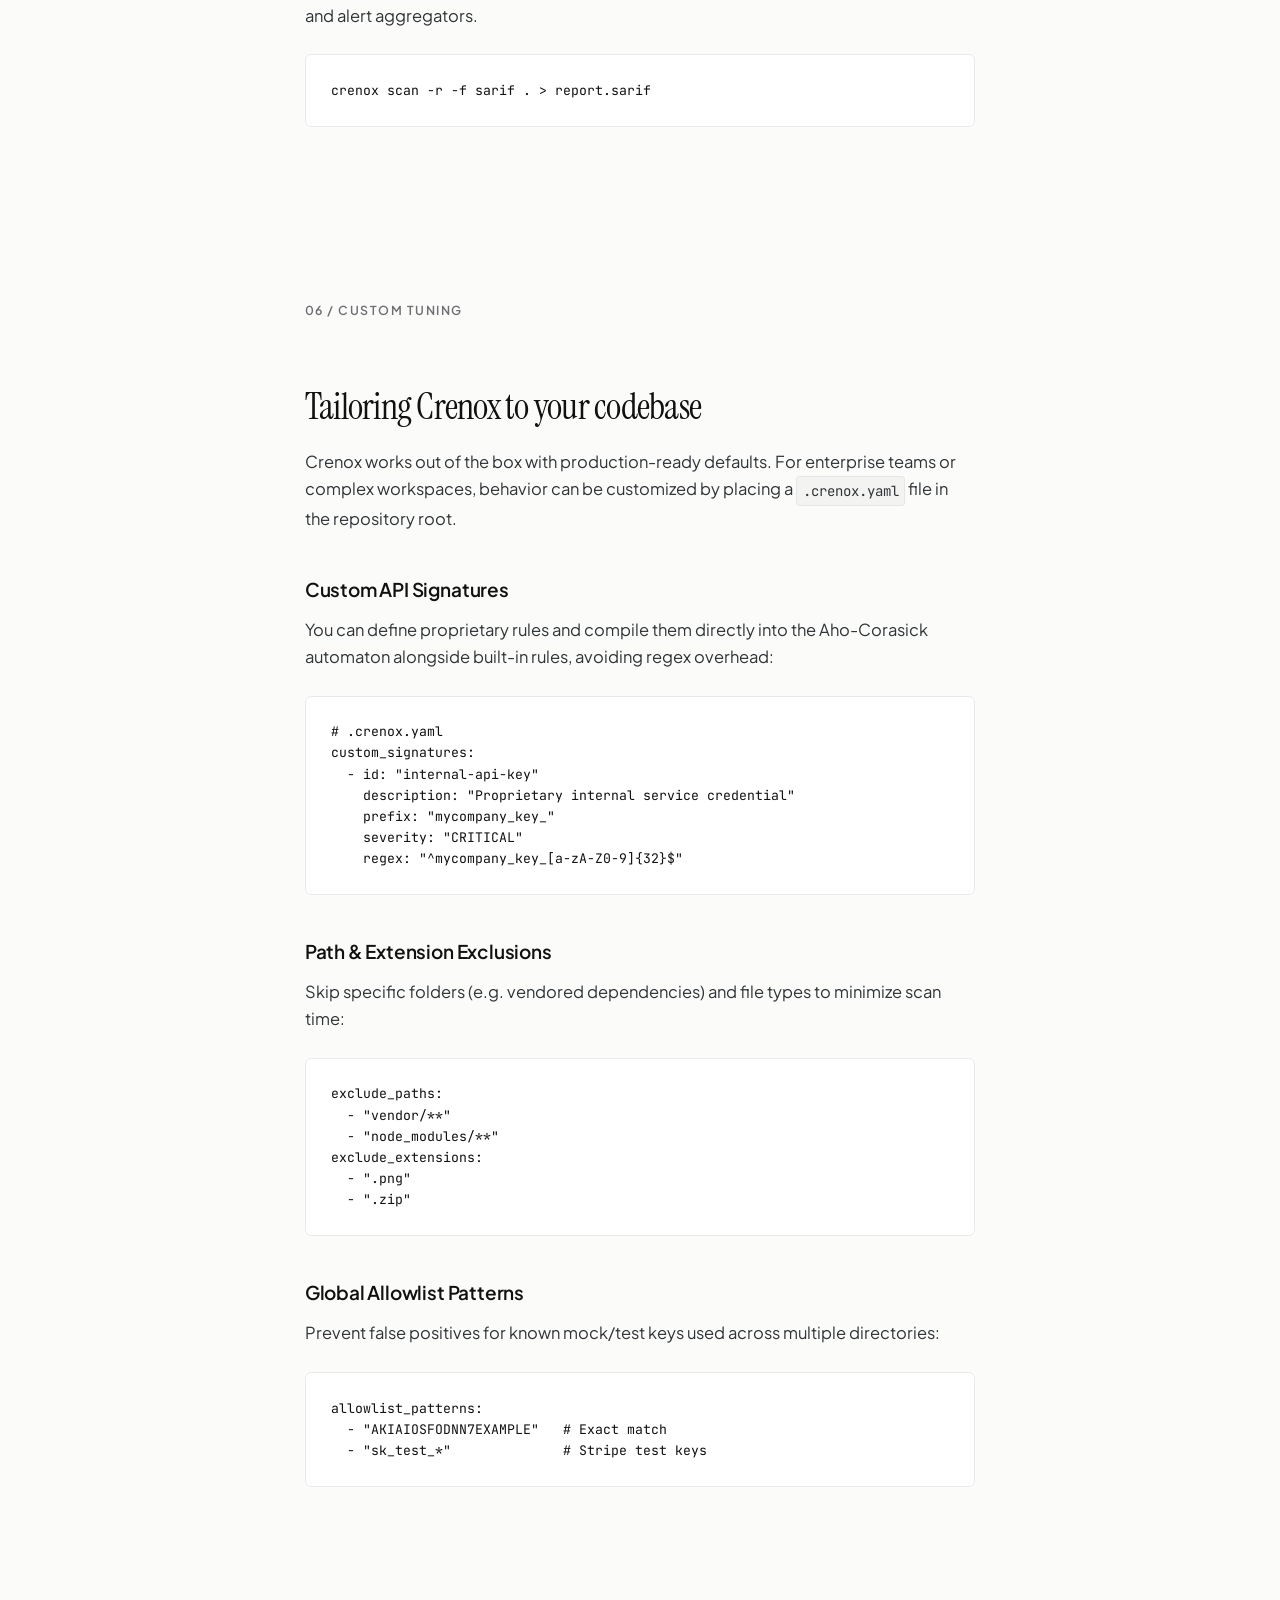
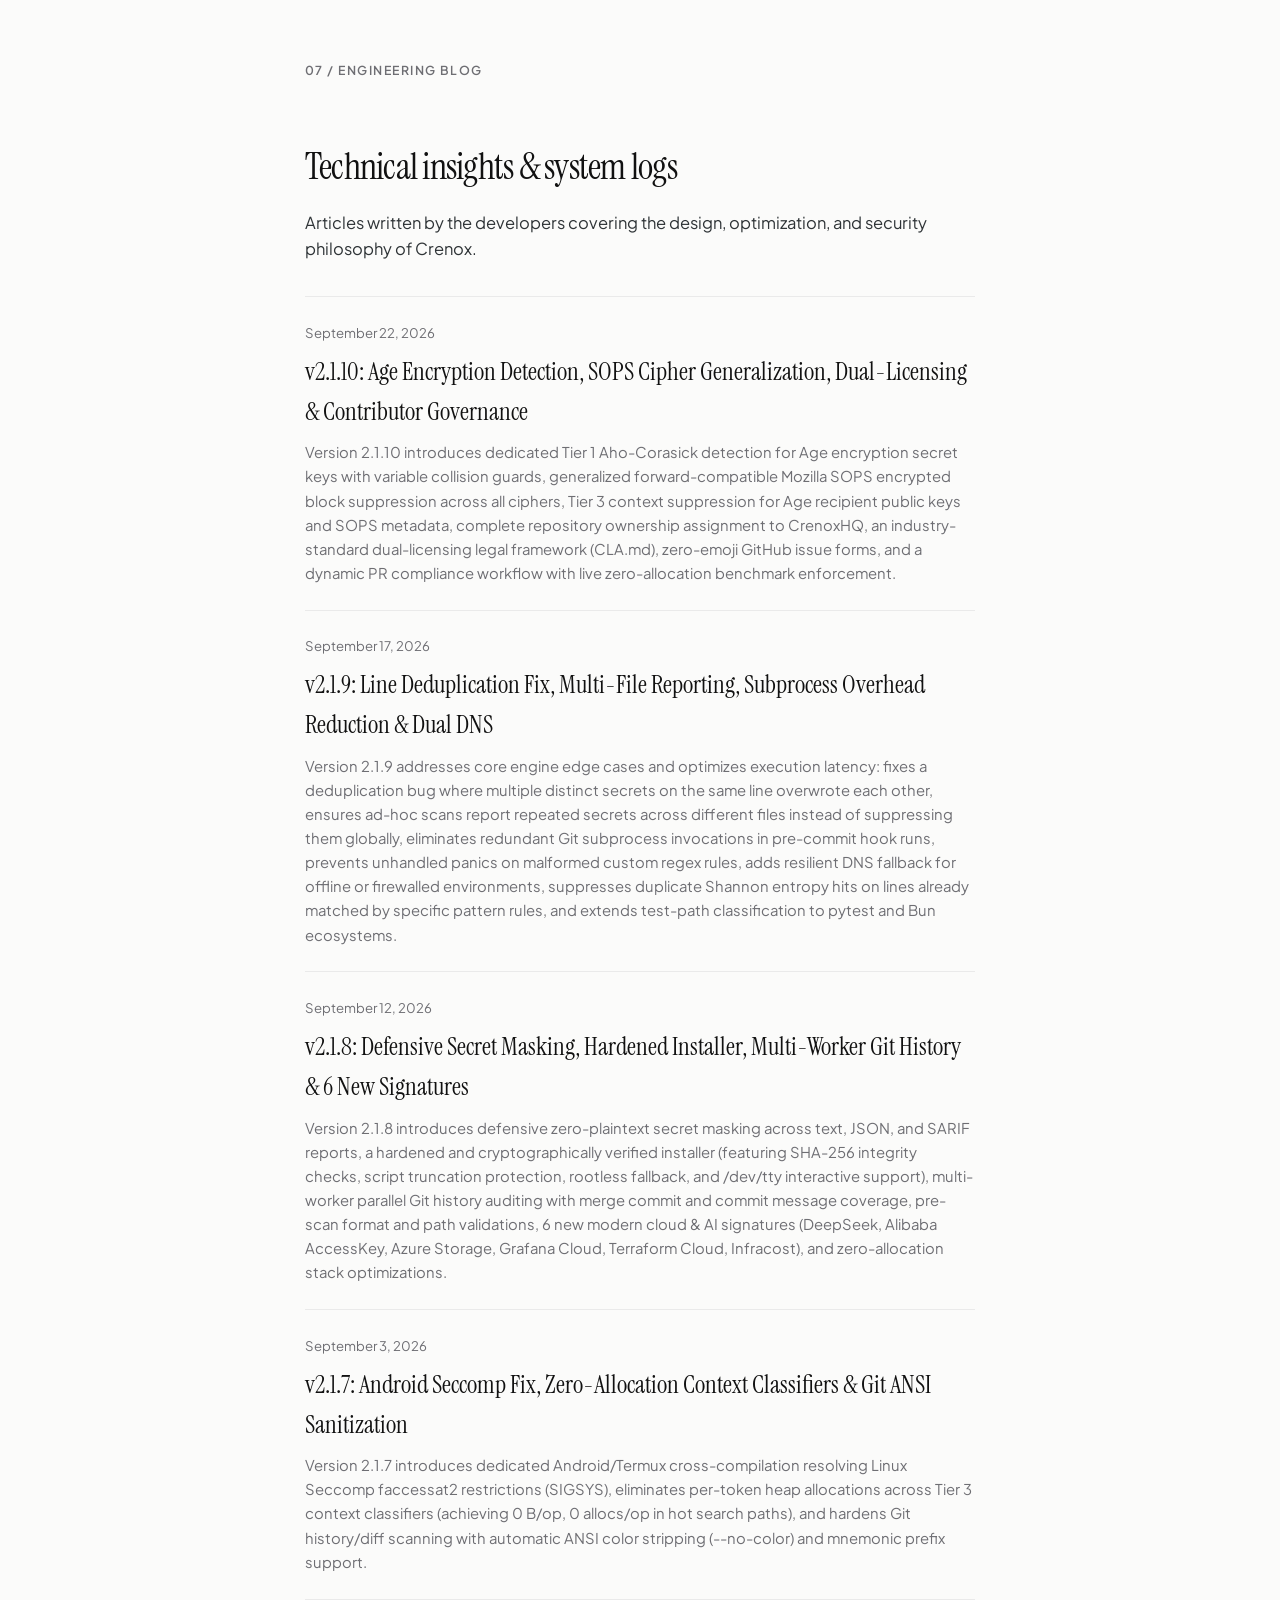
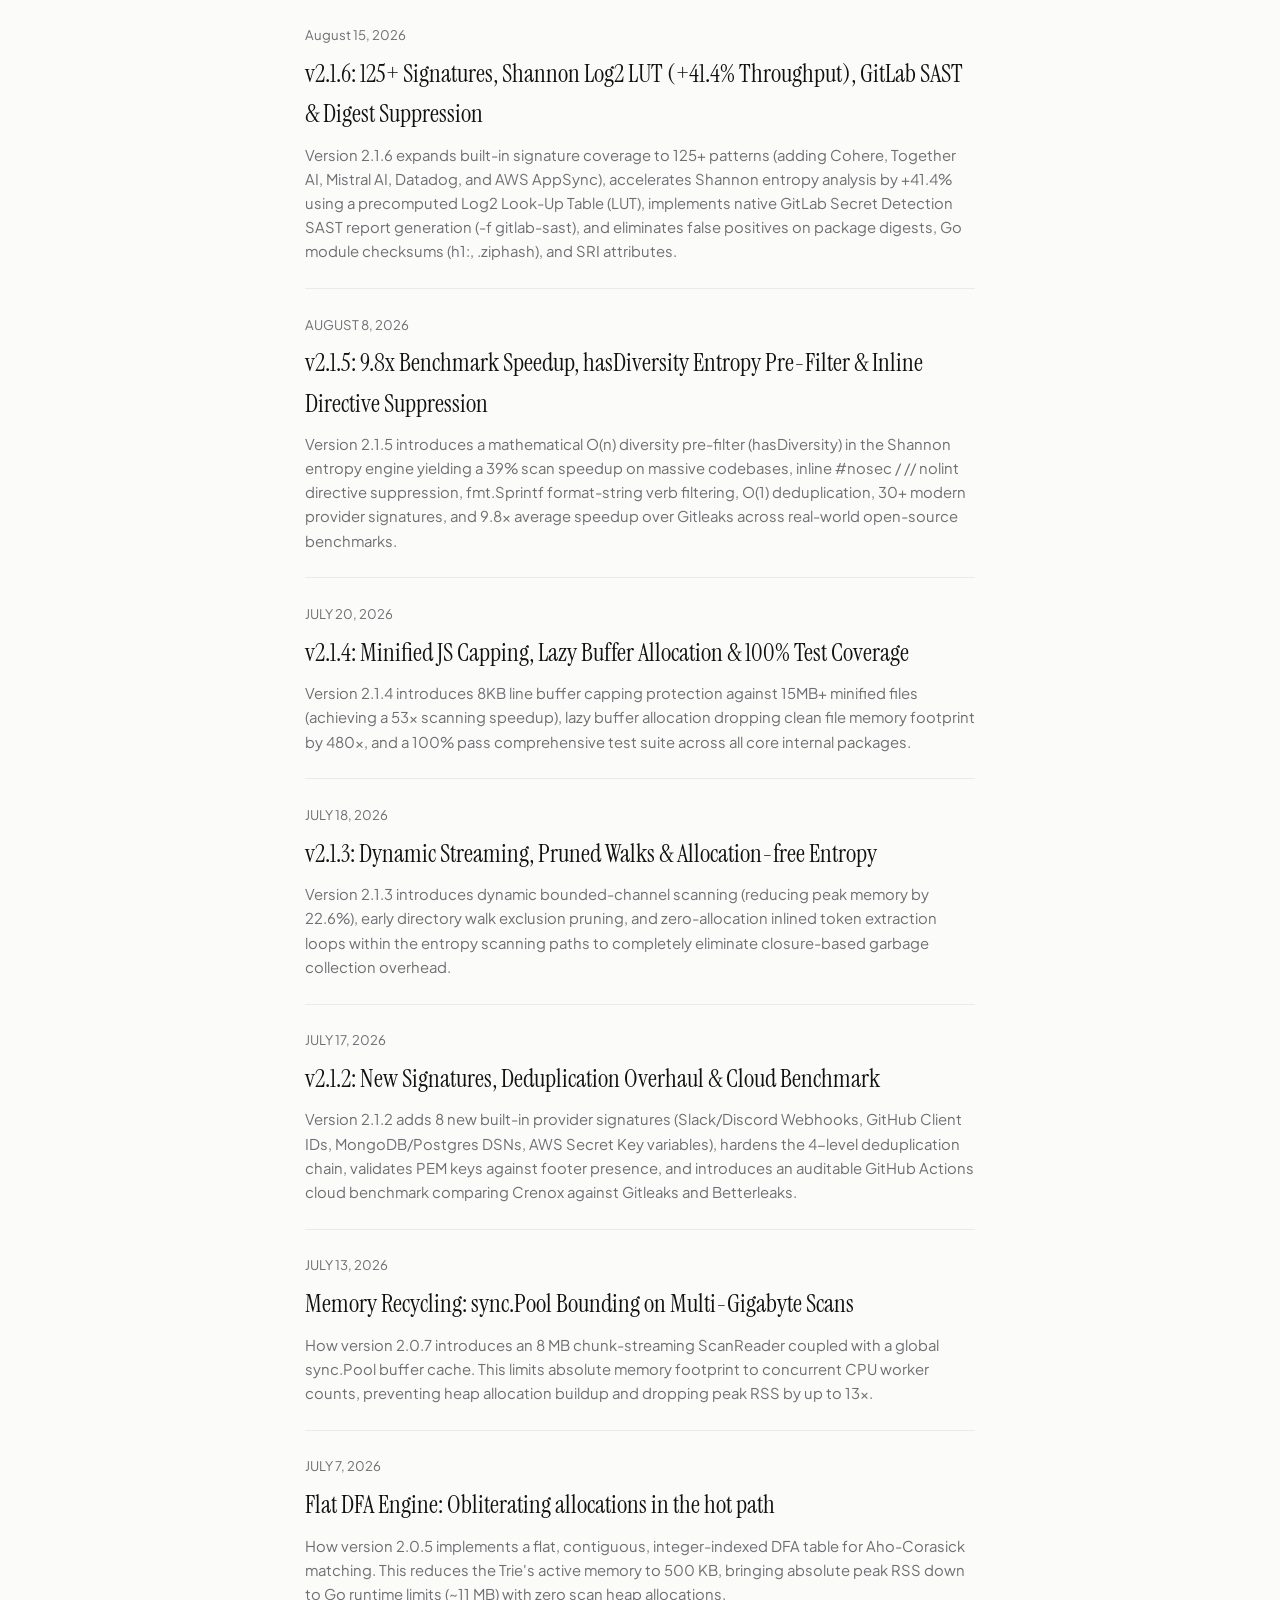
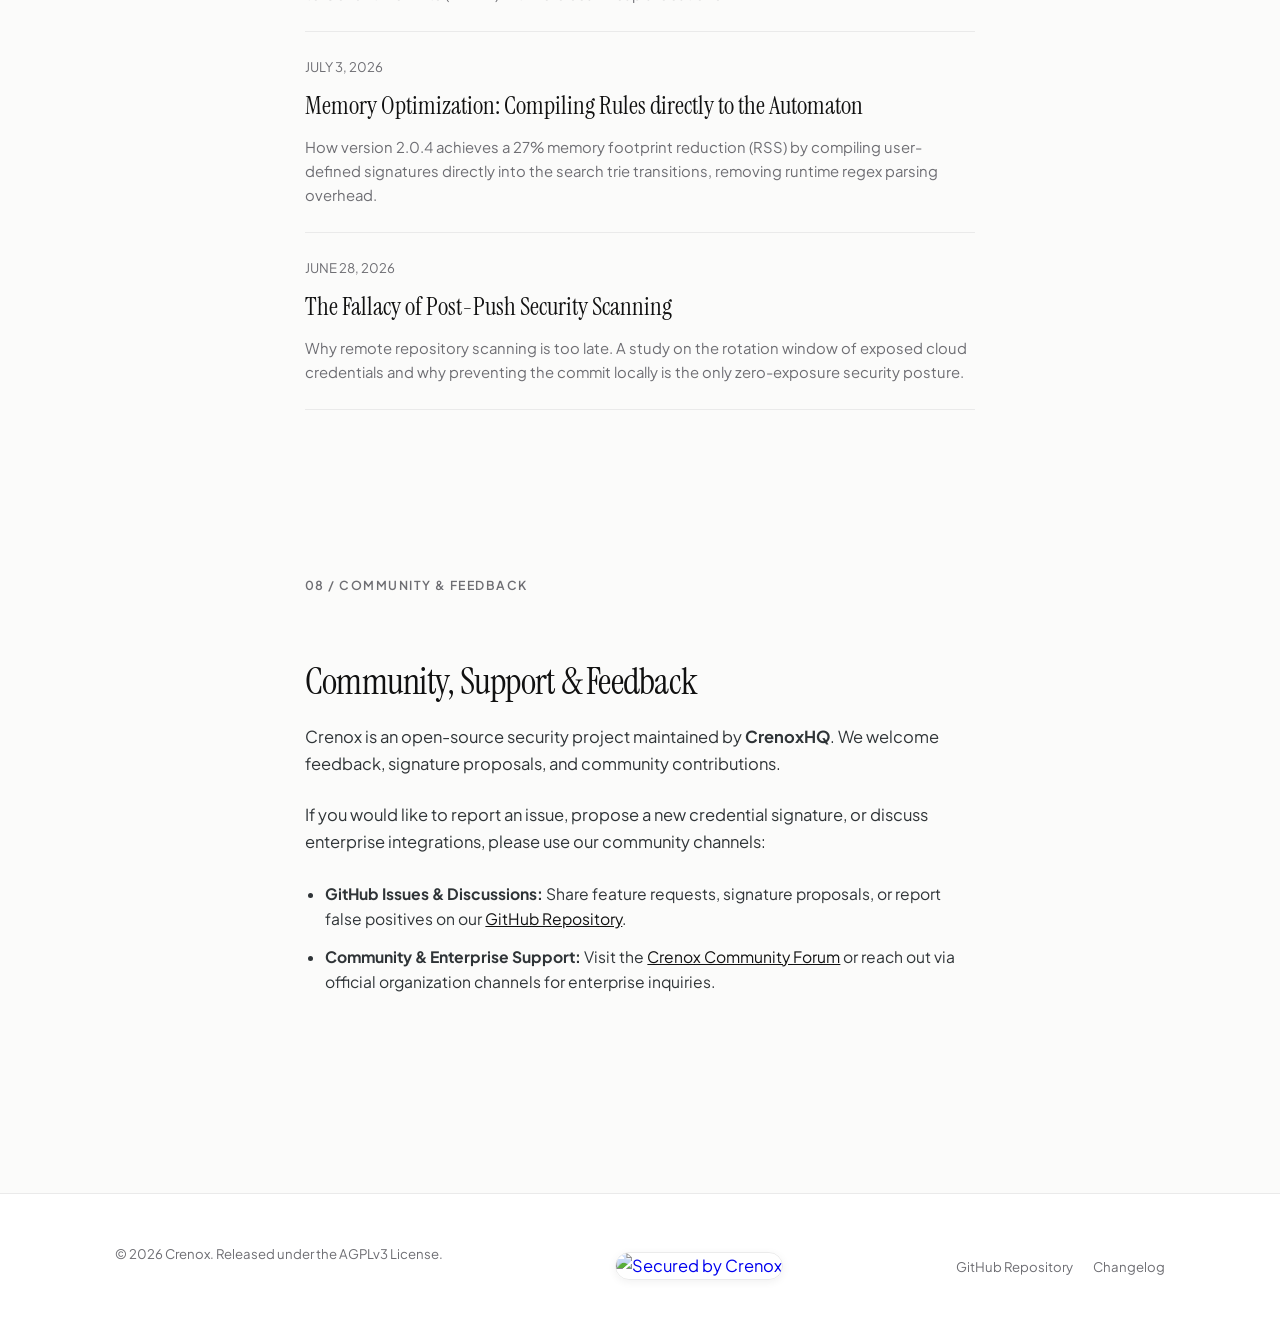
==== commit 2e776f79: "docs: update performance and accuracy benchmark tables with latest cloud runner metrics" ====
--- a/docs/index.html
+++ b/docs/index.html
@@ -242,27 +242,33 @@
                     <tbody>
                         <tr>
                             <td class="spec-label">Peak RAM (All Scans)</td>
-                            <td style="font-weight: 600; color: var(--color-text-primary);">13.8 – 17.6 MB</td>
-                            <td>22.1 – 25.8 MB</td>
-                            <td>43.7 – 73.3 MB</td>
+                            <td style="font-weight: 600; color: var(--color-text-primary);">13.6 – 18.4 MB</td>
+                            <td>21.2 – 23.8 MB</td>
+                            <td>30.4 – 73.0 MB</td>
                         </tr>
                         <tr>
                             <td class="spec-label">Filesystem Scan Time (Avg)</td>
-                            <td style="font-weight: 600; color: var(--color-text-primary);">6.8 – 11.0 ms</td>
-                            <td>21.0 – 1359.7 ms</td>
-                            <td>78.7 – 606.3 ms</td>
+                            <td style="font-weight: 600; color: var(--color-text-primary);">7.2 – 11.1 ms</td>
+                            <td>24.1 – 1808.0 ms</td>
+                            <td>94.4 – 753.3 ms</td>
                         </tr>
                         <tr>
                             <td class="spec-label">Git History Scan Time (Avg)</td>
-                            <td style="font-weight: 600; color: var(--color-text-primary);">4.7 – 10.8 ms</td>
-                            <td>20.6 – 35.0 ms</td>
-                            <td>25.7 – 230.0 ms</td>
+                            <td style="font-weight: 600; color: var(--color-text-primary);">4.9 – 13.1 ms</td>
+                            <td>23.6 – 42.5 ms</td>
+                            <td>32.0 – 293.1 ms</td>
                         </tr>
                         <tr>
                             <td class="spec-label">History Recall (sample_secrets)</td>
                             <td style="font-weight: 600; color: var(--color-text-primary);">9 / 9 (100%)</td>
                             <td>5 / 9 (56%)</td>
                             <td>6 / 9 (67%)</td>
+                        </tr>
+                        <tr>
+                            <td class="spec-label">Filesystem Recall (sample_secrets)</td>
+                            <td style="font-weight: 600; color: var(--color-text-primary);">4 / 4 (100%)</td>
+                            <td>1 / 4 (25%)</td>
+                            <td>2 / 4 (50%)</td>
                         </tr>
                         <tr>
                             <td class="spec-label">Dependency Overhead</td>
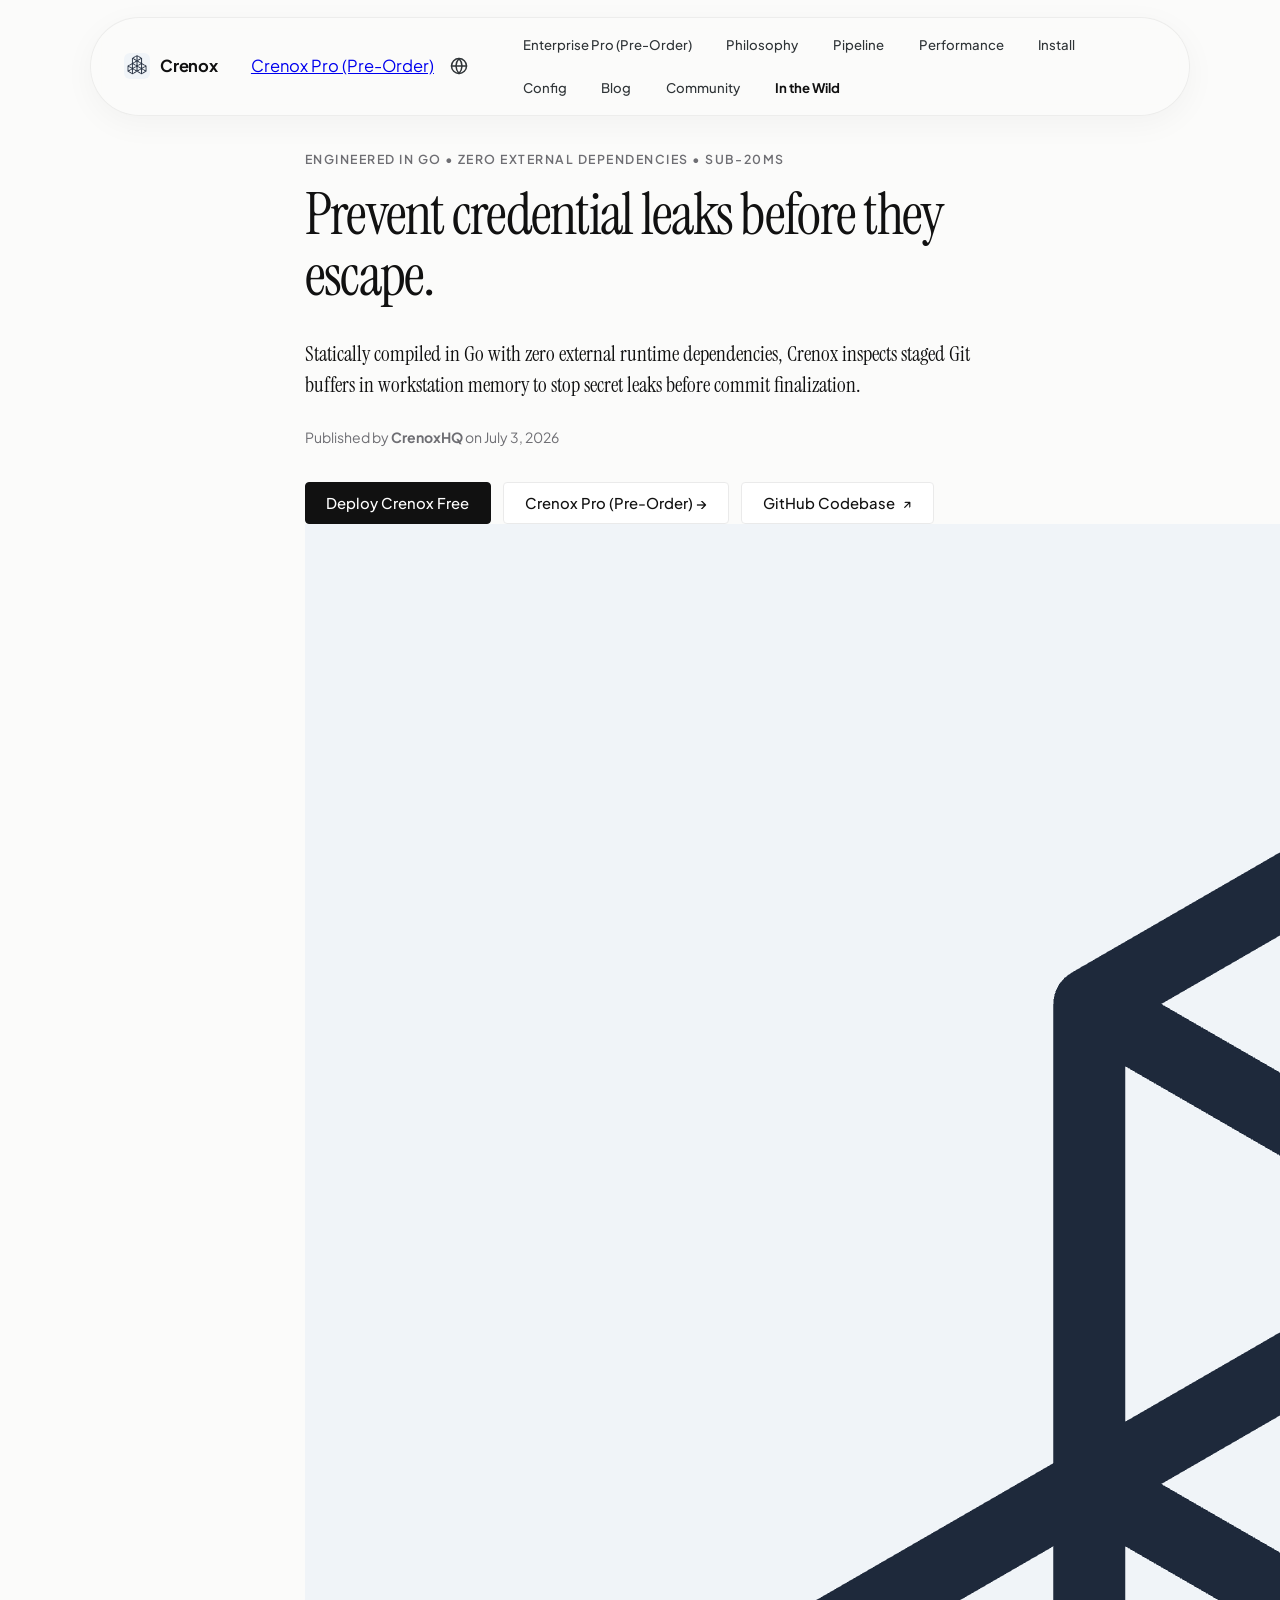
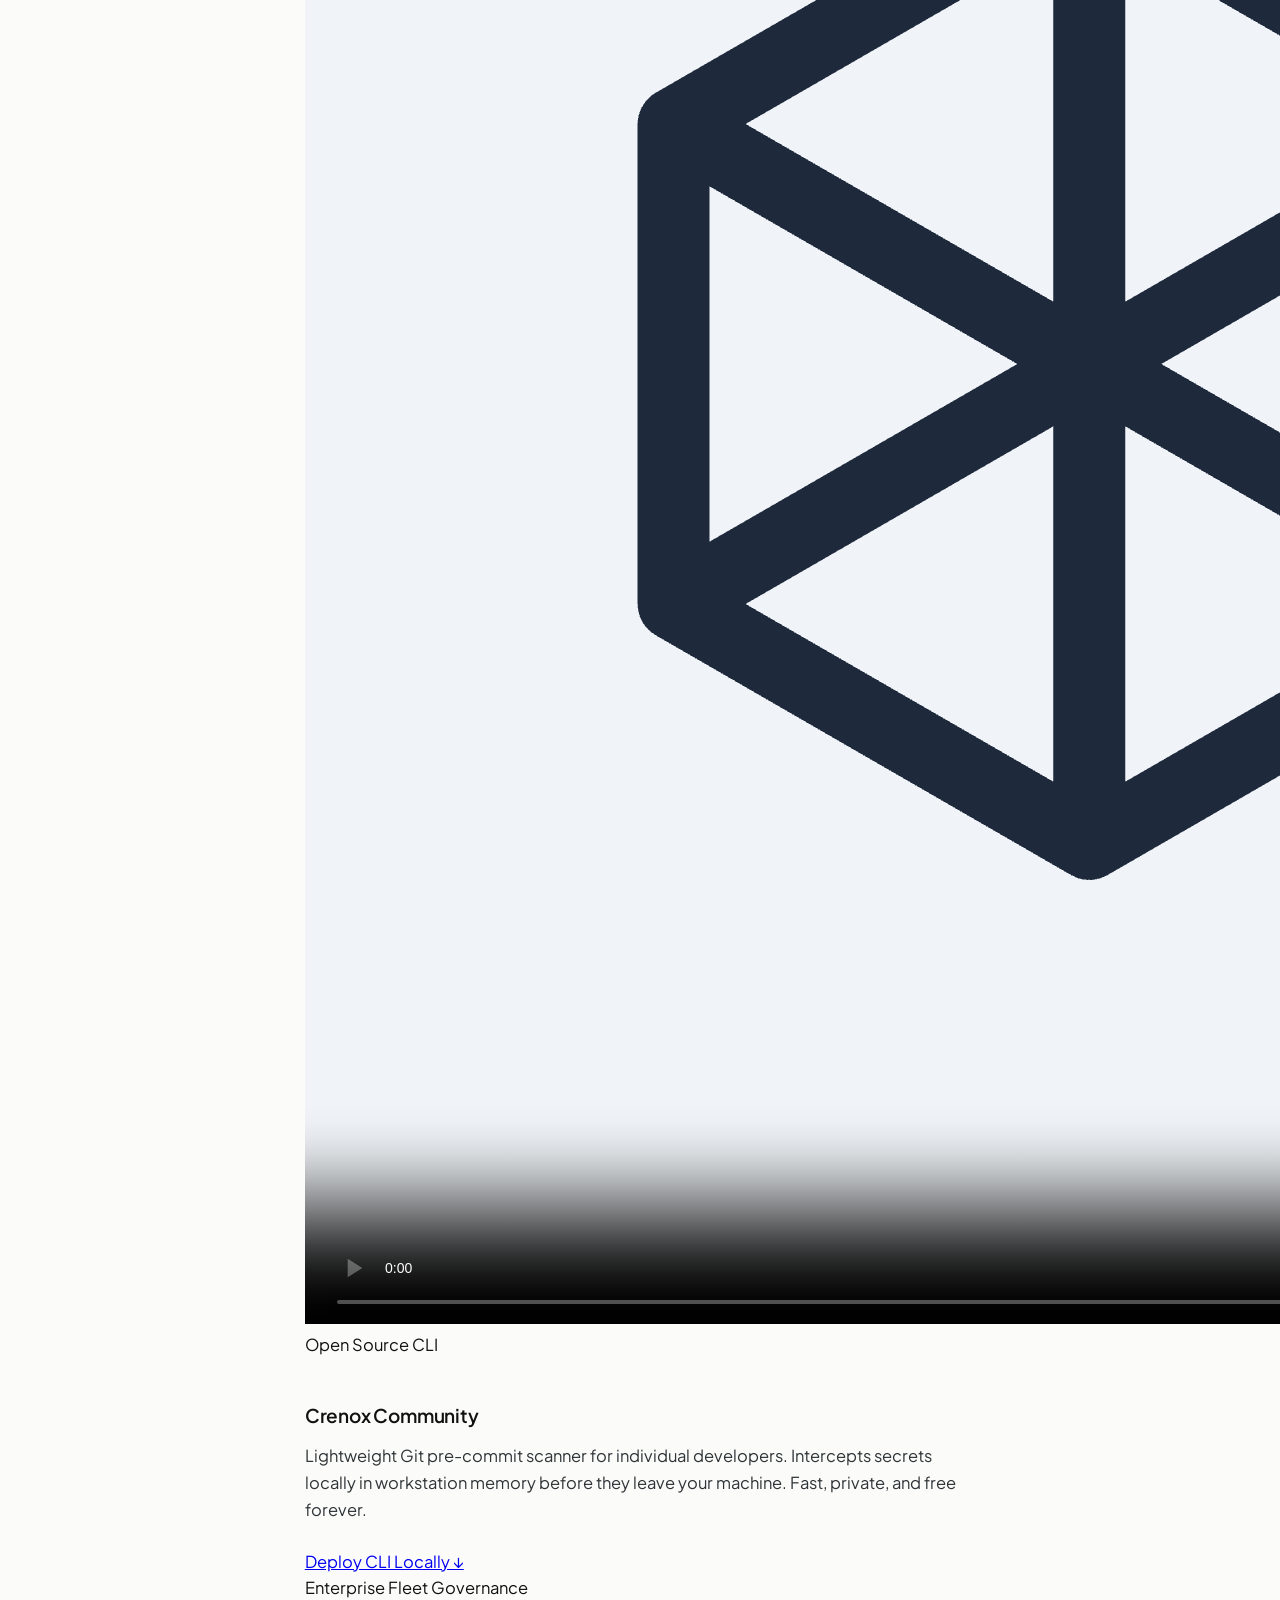
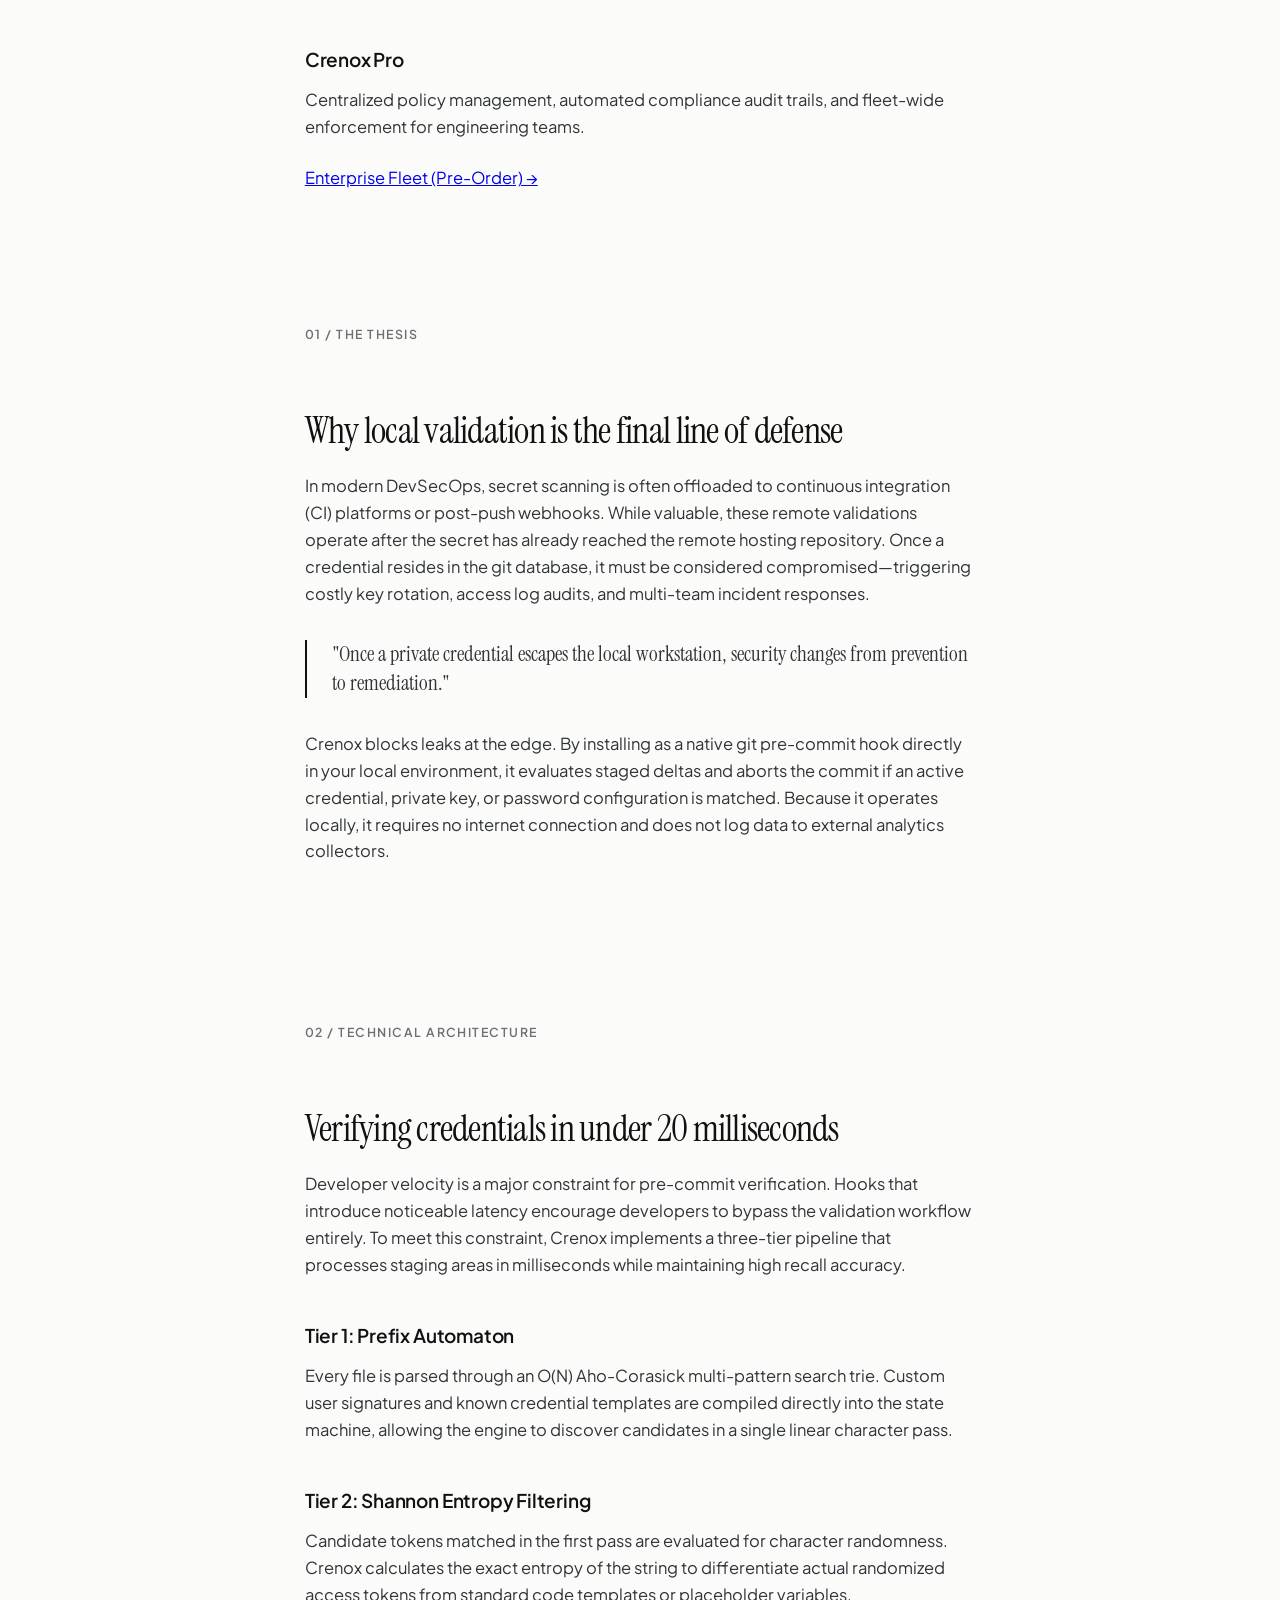
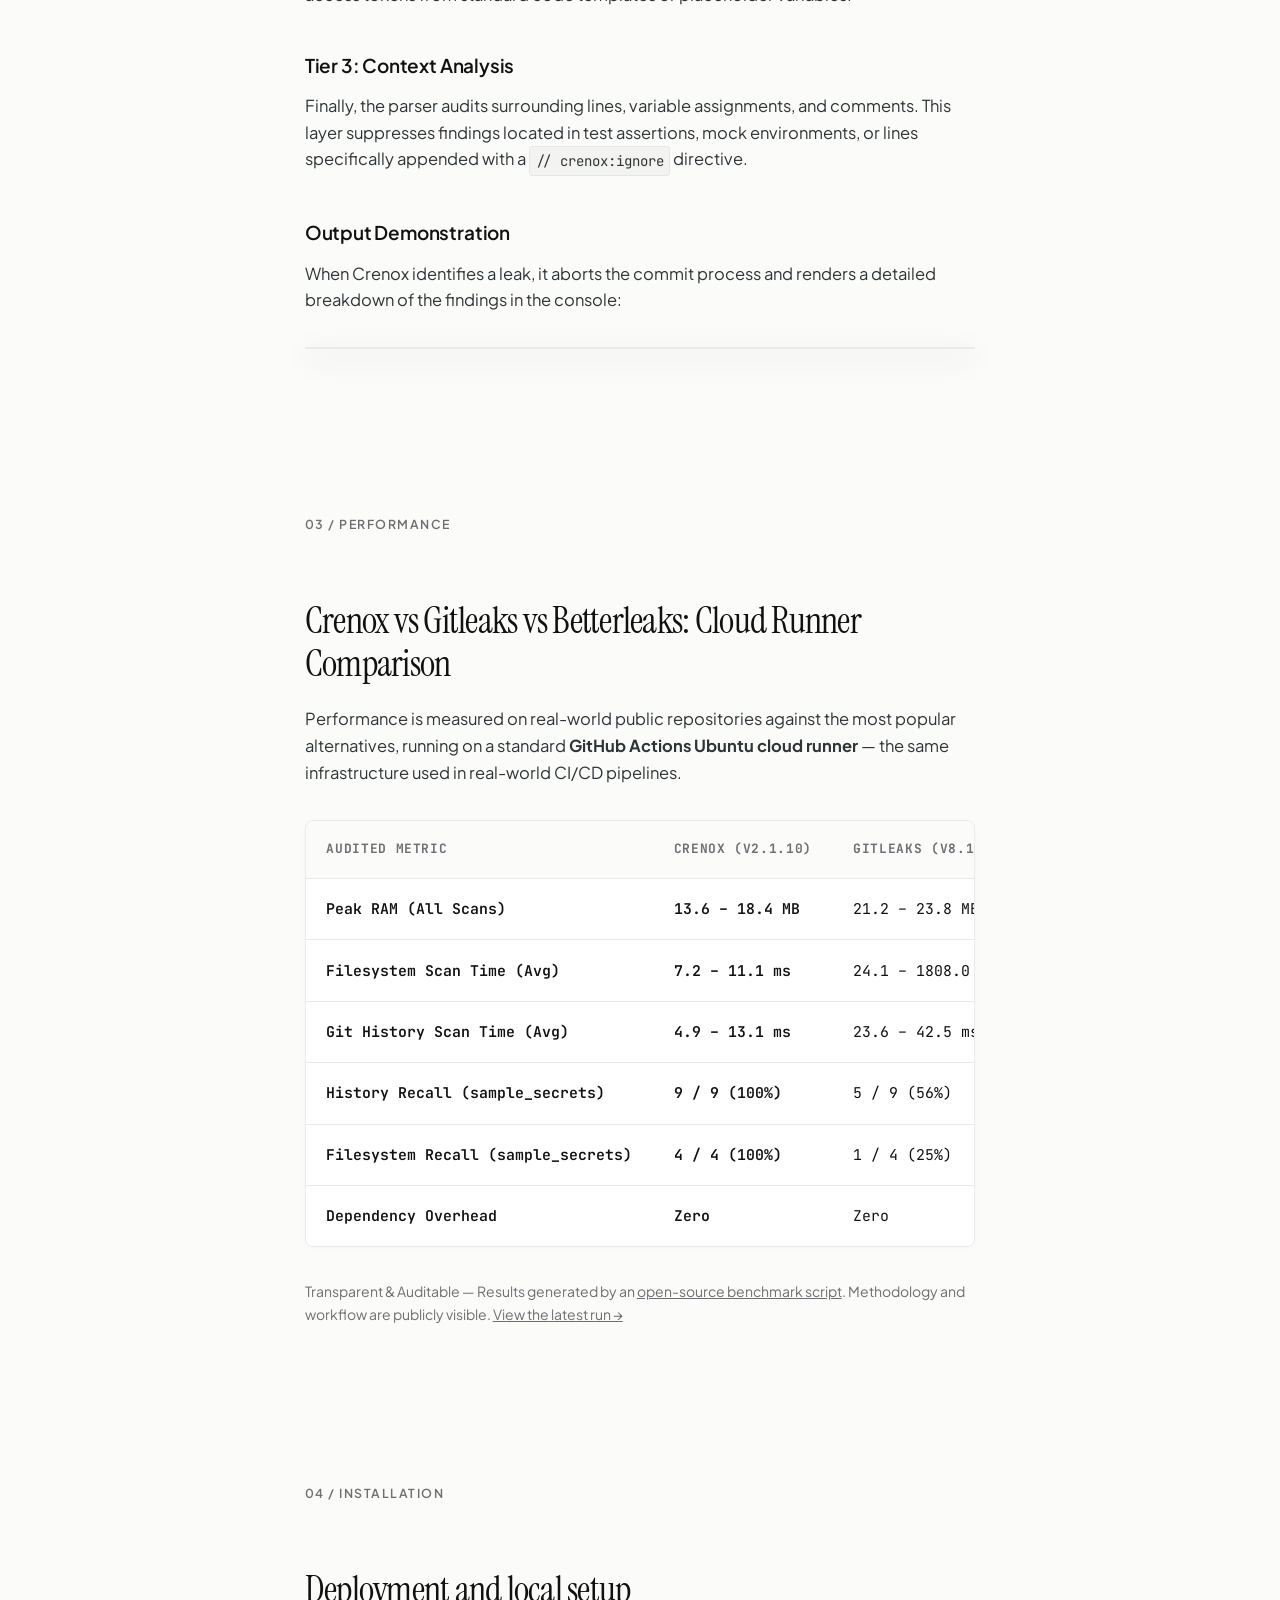
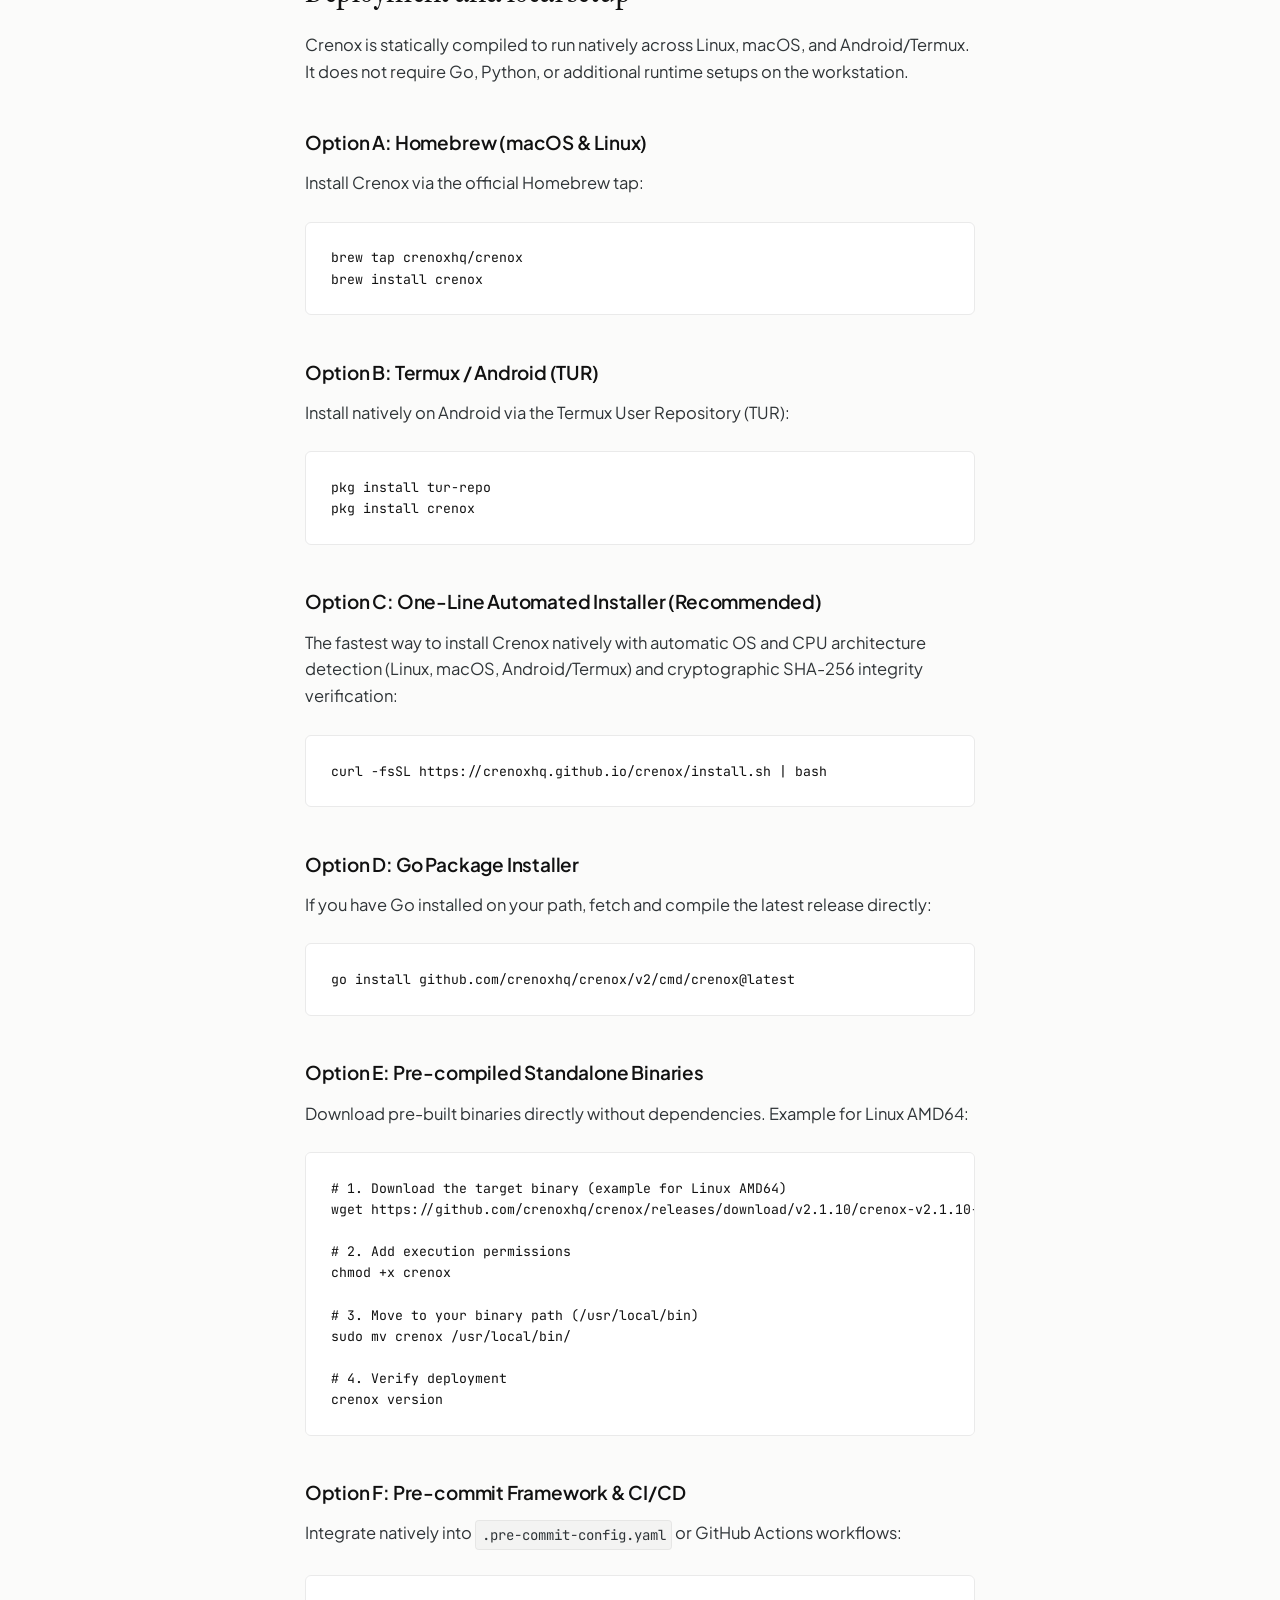
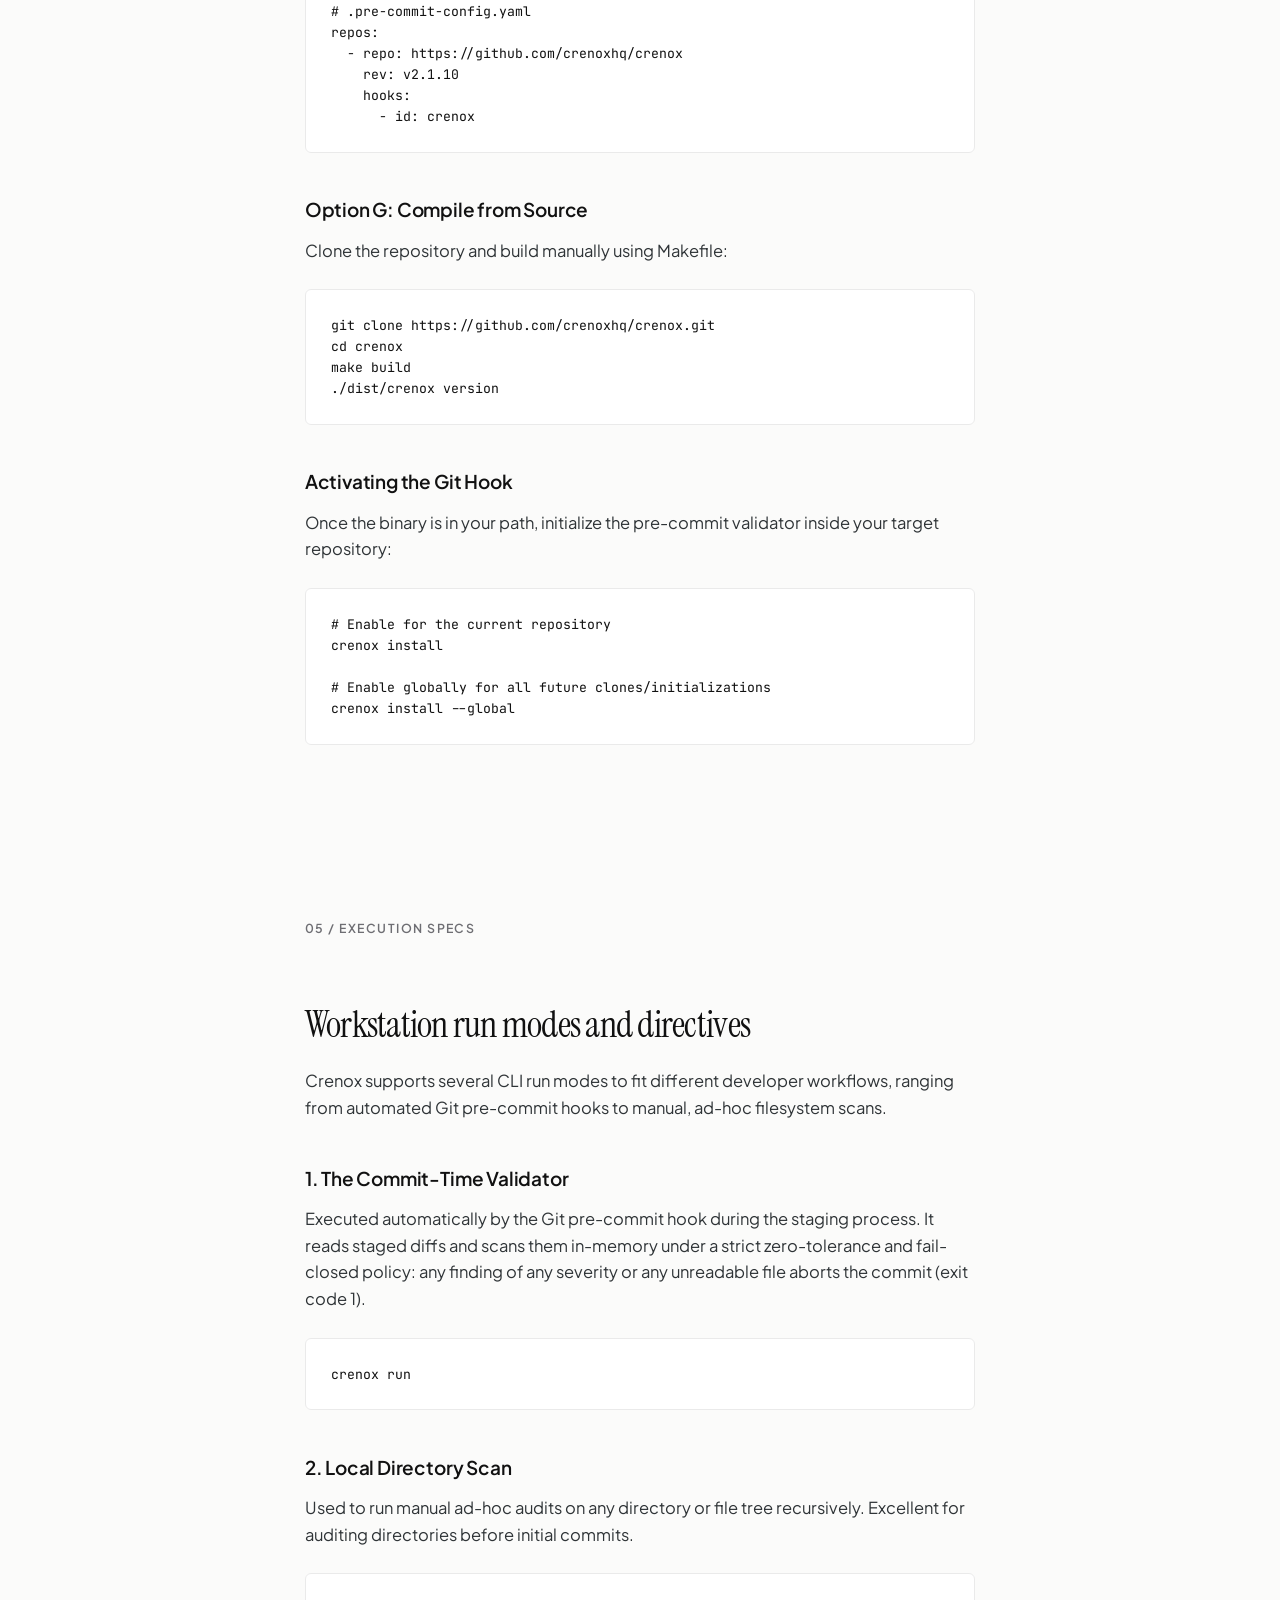
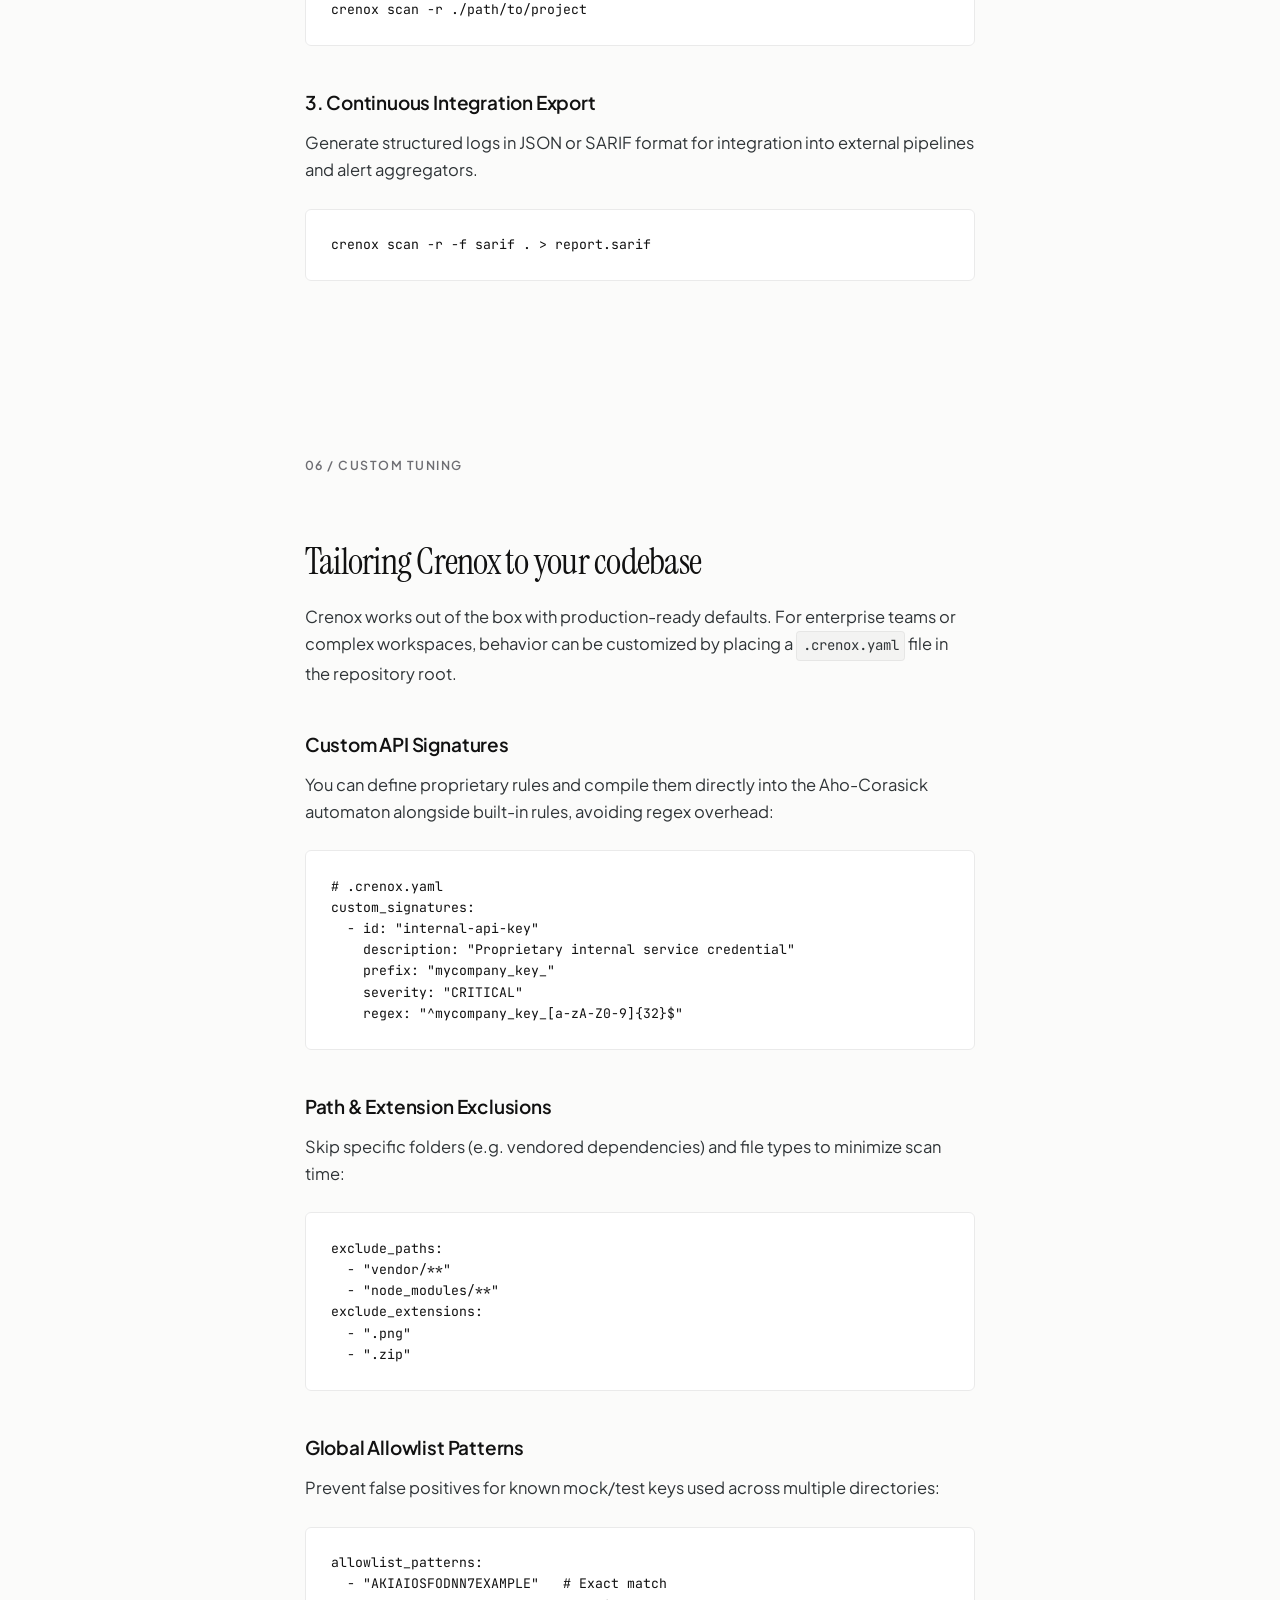
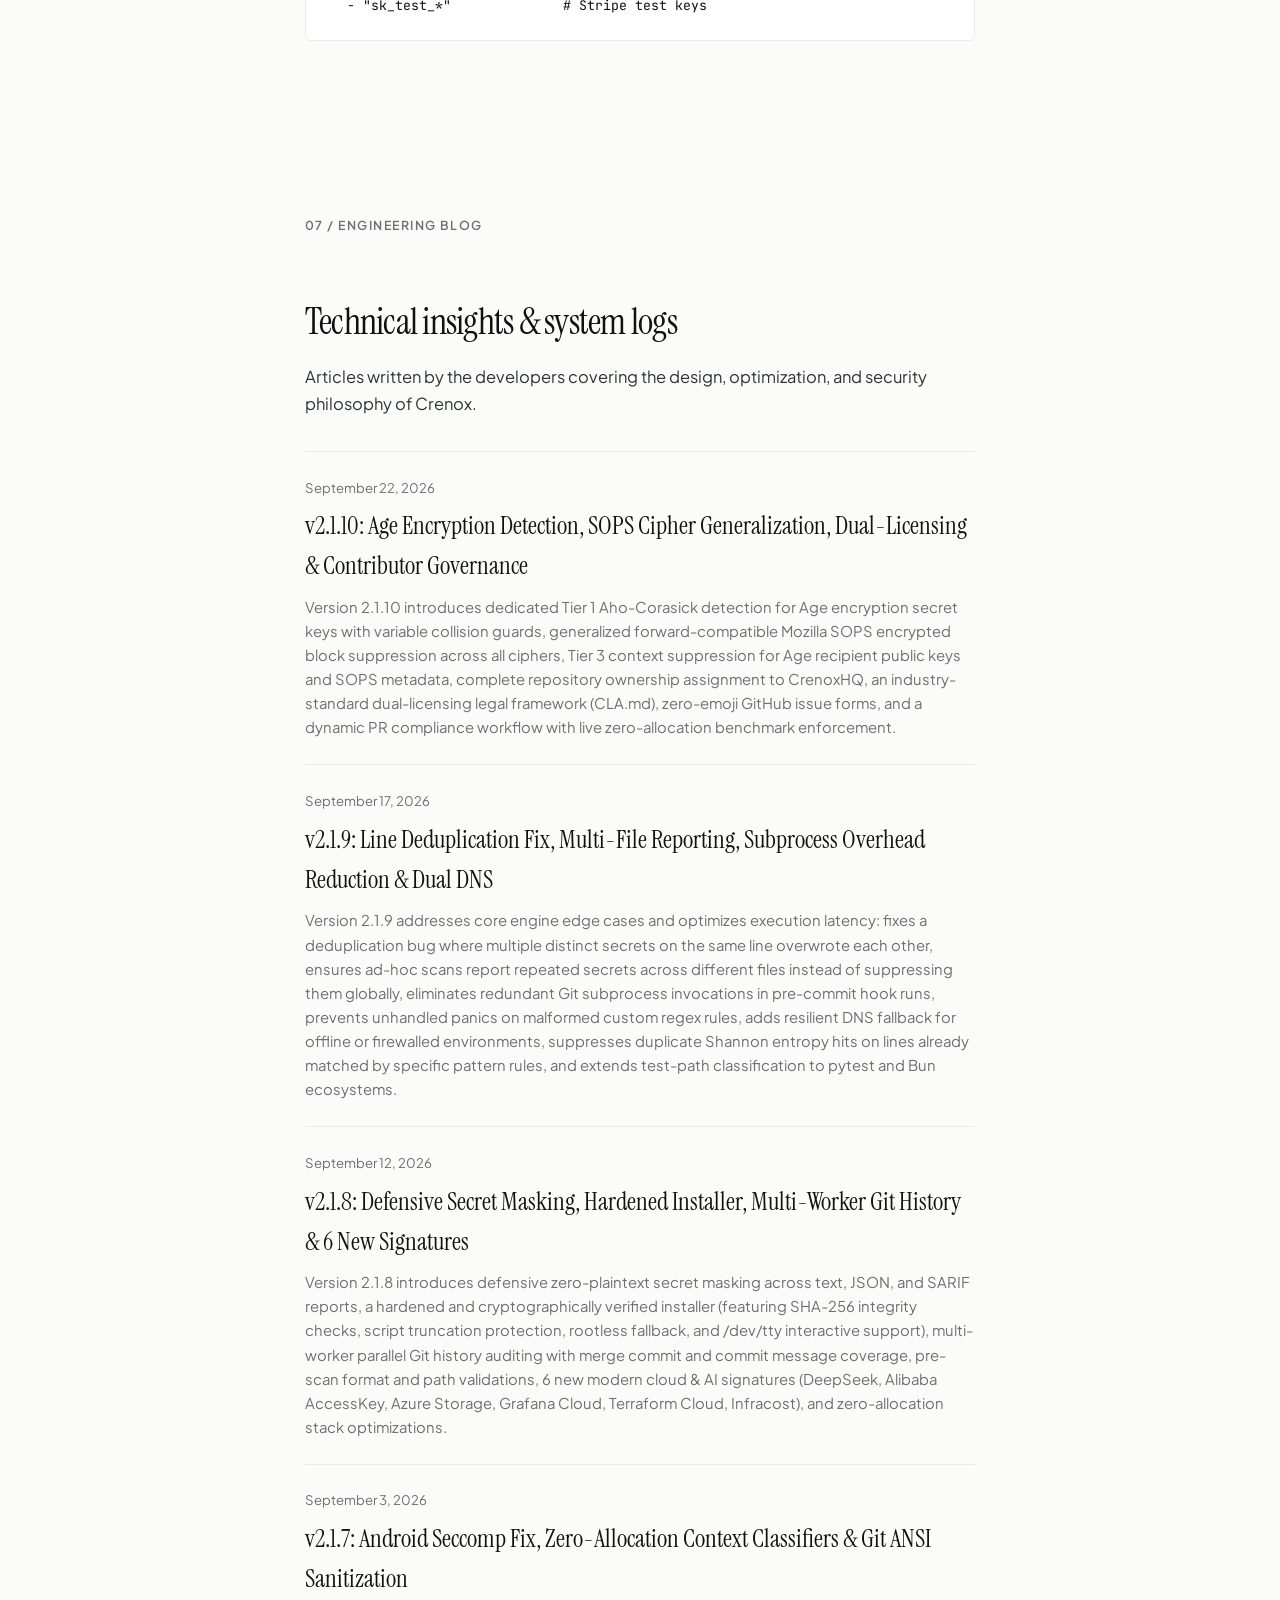
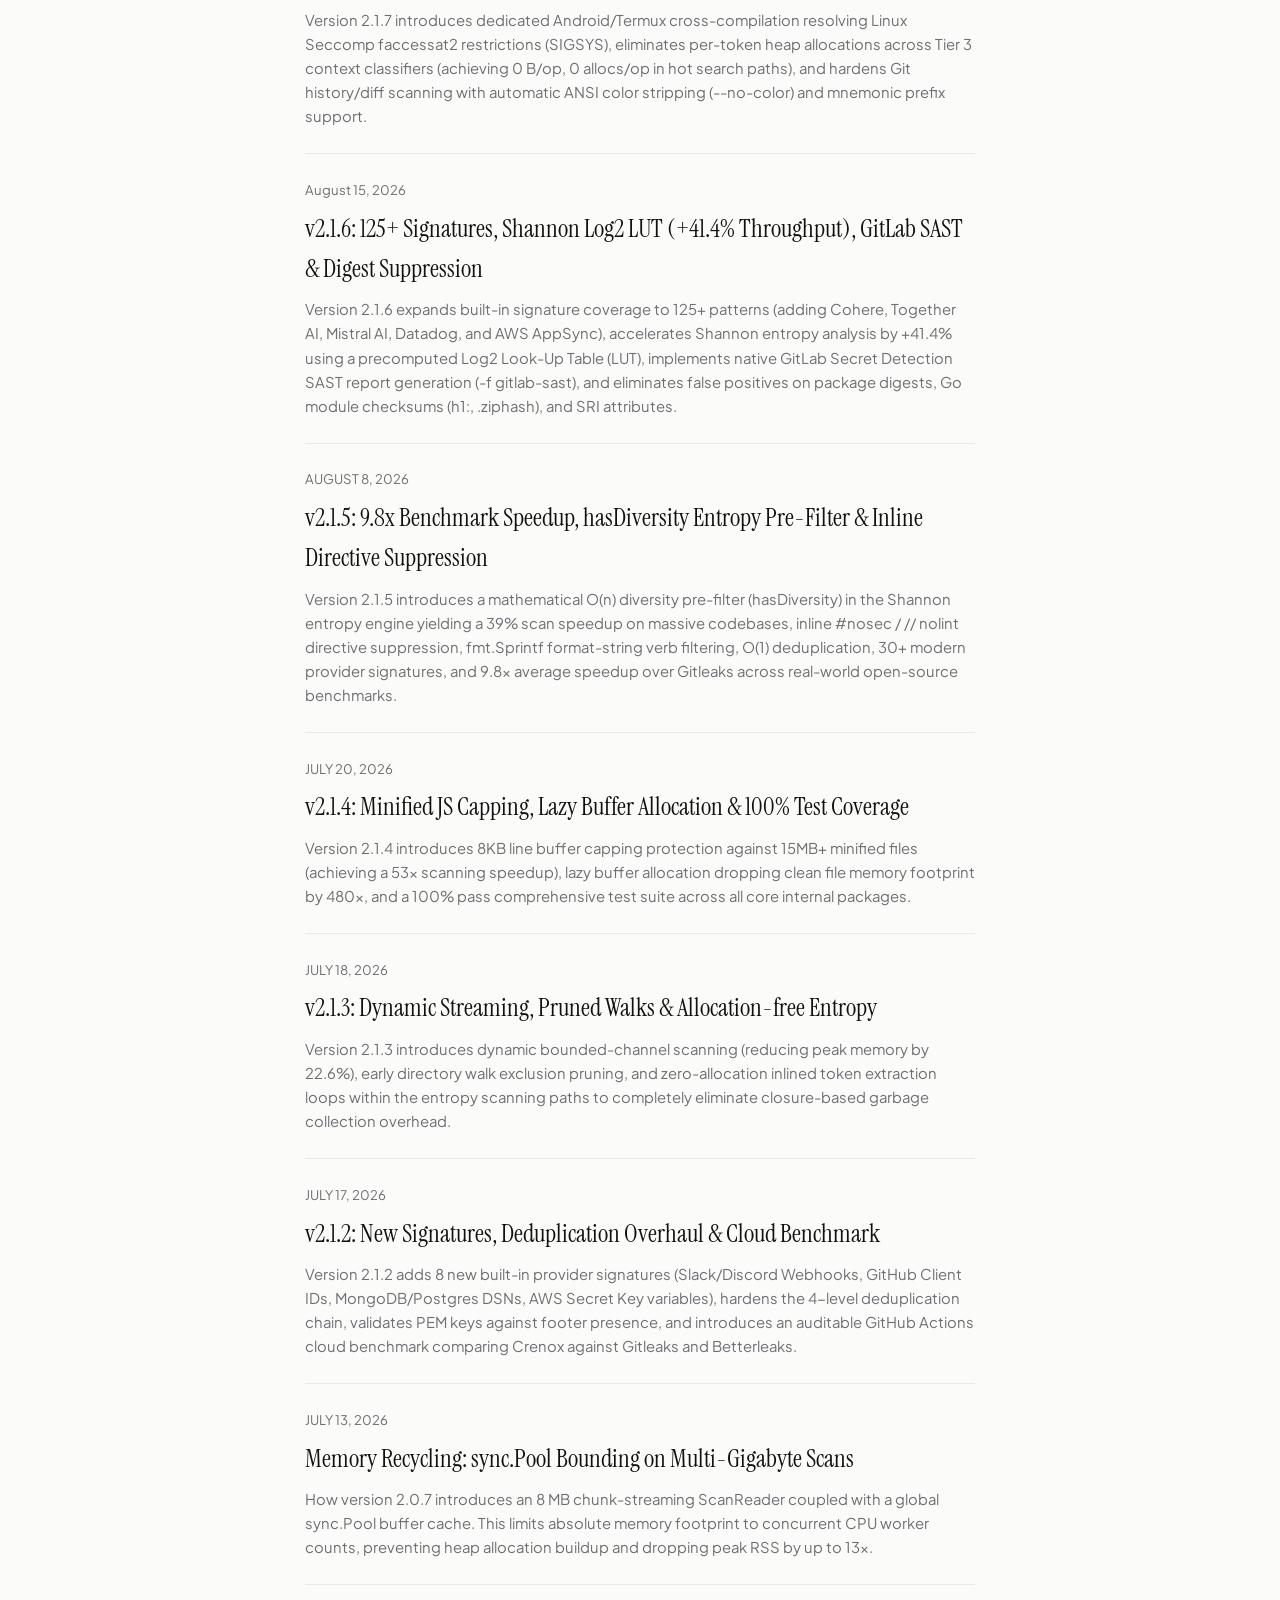
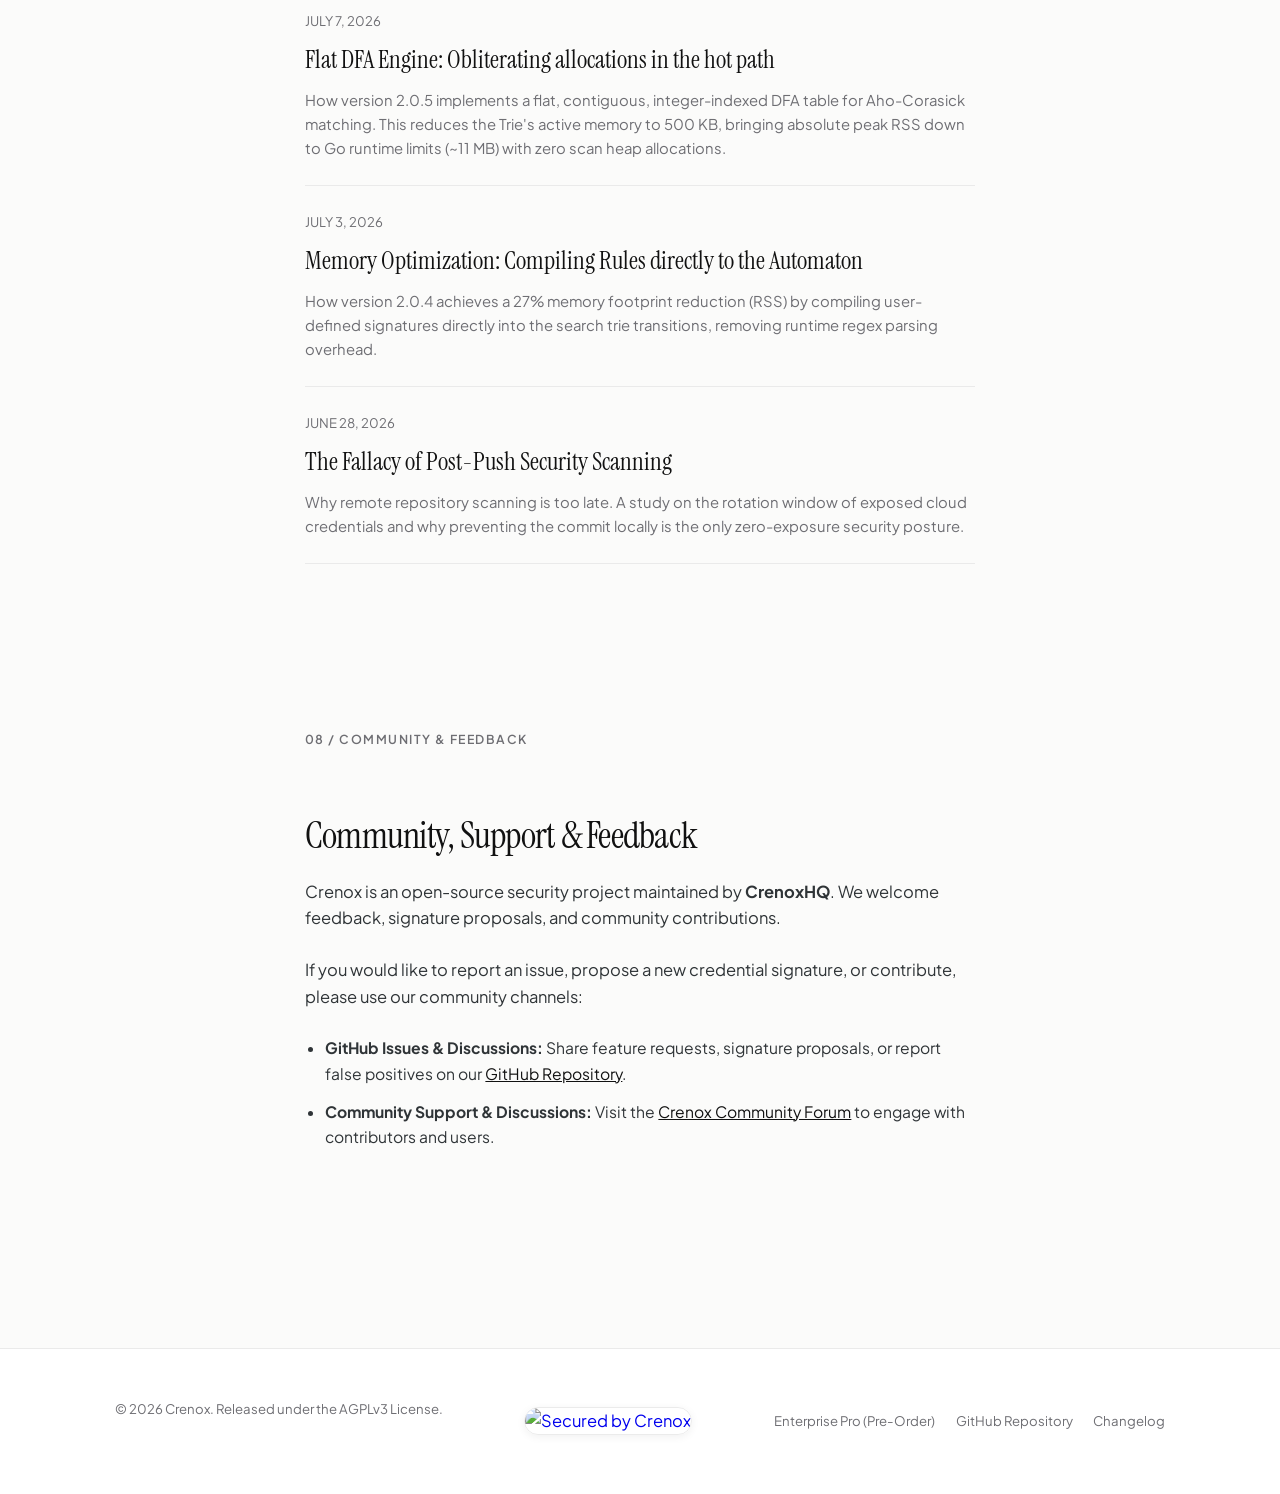
==== commit 7e8a65a4: "docs: update and reorder installation methods across documentation - Add official Homebrew tap (cren" ====
--- a/docs/index.html
+++ b/docs/index.html
@@ -3,11 +3,11 @@
 <head>
     <meta charset="UTF-8">
     <meta name="viewport" content="width=device-width, initial-scale=1.0">
-    <title>Crenox (كرينوكس) — Ultra-Fast Git Secret Scanner & Pre-Commit Hook | Gitleaks Alternative</title>
+    <title>Crenox — Pre-Commit Secret Scanner & In-Memory Interception</title>
     
     <!-- Meta Descriptions for SEO -->
-    <meta name="description" content="Crenox is a zero-dependency, ultra-fast Git secret scanner and pre-commit hook written in Go. Detect leaked API keys, tokens, and credentials in under 20ms with 130+ signatures and GitLab SAST / GitHub SARIF reporting.">
-    <meta name="keywords" content="secret scanner, git secret scanner, secret detection tool, gitleaks alternative, git-secrets alternative, detect api keys, detect leaked passwords, pre-commit secret scanner, gitlab secret detection sast, sarif secret scanner, go secret scanner, devsecops secret scanner, فاحص أسرار, فحص الأسرار البرمجية">
+    <meta name="description" content="Crenox is an ultra-fast, zero-dependency Git pre-commit secret detector written in Go. Inspect staged buffers locally to block credential leaks before commit finalization.">
+    <meta name="keywords" content="Crenox, Crenox Pro, secret scanner, git secret scanner, pre-commit secret scanner, gitleaks alternative, trufflehog alternative, gitguardian alternative, detect-secrets alternative, git-secrets alternative, betterleaks alternative, in-memory secret detection, go secret scanner, devsecops secret scanner, gitlab secret detection sast, sarif secret scanner">
     <meta name="author" content="CrenoxHQ">
     <meta name="robots" content="index, follow, max-snippet:-1, max-image-preview:large, max-video-preview:-1">
     <meta name="google-site-verification" content="googledc7329401f946fab">
@@ -23,18 +23,18 @@
     <!-- Open Graph / Facebook -->
     <meta property="og:type" content="website">
     <meta property="og:url" content="https://crenoxhq.github.io/crenox/">
-    <meta property="og:title" content="Crenox — Ultra-Fast Git Secret Scanner & Pre-Commit Hook (Gitleaks Alternative)">
-    <meta property="og:description" content="A zero-dependency, sub-20ms Git pre-commit secret detector written in Go. Prevent credential leaks at the developer workstation.">
+    <meta property="og:title" content="Crenox — Pre-Commit Secret Scanner & In-Memory Interception">
+    <meta property="og:description" content="A zero-dependency Git pre-commit secret detector written in Go. Block credential leaks in workstation memory before commit finalization.">
     <meta property="og:image" content="https://crenoxhq.github.io/crenox/social-preview.png">
-    <meta property="og:site_name" content="Crenox Secret Scanner">
+    <meta property="og:site_name" content="Crenox">
     <meta property="og:locale" content="en_US">
     <meta property="og:locale:alternate" content="ar_AR">
  
     <!-- Twitter -->
     <meta name="twitter:card" content="summary_large_image">
     <meta name="twitter:url" content="https://crenoxhq.github.io/crenox/">
-    <meta name="twitter:title" content="Crenox — Ultra-Fast Git Secret Scanner & Pre-Commit Hook">
-    <meta name="twitter:description" content="A zero-dependency Git pre-commit secret detector written in Go. Protect credentials locally in <20ms.">
+    <meta name="twitter:title" content="Crenox — Pre-Commit Secret Scanner">
+    <meta name="twitter:description" content="A zero-dependency Git pre-commit secret detector written in Go. Block credential leaks in workstation memory before commit finalization.">
     <meta name="twitter:image" content="https://crenoxhq.github.io/crenox/social-preview.png">
 
     <!-- Structured Data (JSON-LD Schema) for Google Search Rich Snippets -->
@@ -42,9 +42,9 @@
     {
       "@context": "https://schema.org",
       "@type": "SoftwareApplication",
-      "name": "Crenox",
-      "alternateName": ["Crenox Secret Scanner", "كرينوكس", "فاحص أسرار كرينوكس"],
-      "description": "A high-performance zero-dependency Git pre-commit secret scanner and credentials detector written in Go.",
+      "name": "Crenox Pro",
+      "alternateName": ["Crenox Pro", "Crenox", "كرينوكس برو"],
+      "description": "An on-premises Git pre-commit security platform and credential leak interception engine written in Go.",
       "operatingSystem": "Linux, macOS, Windows, Android (Termux)",
       "applicationCategory": "SecurityApplication",
       "softwareVersion": "2.1.10",
@@ -99,6 +99,14 @@
             "@type": "Answer",
             "text": "Yes, Crenox natively generates GitLab Secret Detection SAST reports (-f gitlab-sast) for GitLab Security Dashboards, and OASIS SARIF 2.1.0 (-f sarif) for GitHub Security Code Scanning."
           }
+        },
+        {
+          "@type": "Question",
+          "name": "How does Crenox differ from TruffleHog, detect-secrets, git-secrets, and GitGuardian?",
+          "acceptedAnswer": {
+            "@type": "Answer",
+            "text": "Unlike Python or Perl tools (detect-secrets, git-secrets) or cloud SaaS scanners (GitGuardian), Crenox compiles to a single dependency-free Go binary that intercepts secrets in workstation memory prior to commit creation. For engineering organizations, Crenox Pro adds on-premises fleet governance, centralized policy synchronization, and audit logging."
+          }
         }
       ]
     }
@@ -110,7 +118,7 @@
     <link href="https://fonts.googleapis.com/css2?family=Instrument+Serif:ital@0;1&family=Plus+Jakarta+Sans:wght@300;400;500;600;700&family=JetBrains+Mono:wght@400;500;600&display=swap" rel="stylesheet">
     
     <!-- Stylesheet -->
-    <link rel="stylesheet" href="style.css?v=2.1.10">
+    <link rel="stylesheet" href="style.css?v=2.2.1">
     <!-- Asciinema Player CSS -->
     <link rel="stylesheet" href="https://cdn.jsdelivr.net/npm/asciinema-player@3/dist/bundle/asciinema-player.css">
 </head>
@@ -125,6 +133,7 @@
             </a>
             
             <div class="nav-controls">
+                <a href="pro.html" class="nav-enterprise-link" title="Crenox Pro Pre-Order">Crenox Pro (Pre-Order)</a>
                 <a href="index-ar.html" class="lang-switch-btn" aria-label="Switch to Arabic" title="العربية">
                     <svg class="lang-icon" width="18" height="18" viewBox="0 0 24 24" fill="none" stroke="currentColor" stroke-width="2" stroke-linecap="round" stroke-linejoin="round">
                         <circle cx="12" cy="12" r="10"></circle>
@@ -140,6 +149,7 @@
             </div>
 
             <div class="nav-links" id="navLinks">
+                <a href="pro.html" class="nav-link" title="Enterprise Pro Pre-Order">Enterprise Pro (Pre-Order)</a>
                 <a href="#philosophy" class="nav-link">Philosophy</a>
                 <a href="#pipeline" class="nav-link">Pipeline</a>
                 <a href="#benchmarks" class="nav-link">Performance</a>
@@ -149,8 +159,8 @@
                 <a href="#community" class="nav-link">Community</a>
                 <a href="wild.html" class="nav-link" style="font-weight: bold; color: var(--color-text-primary);">In the Wild</a>
                 <div class="nav-menu-badge">
-                    <a href="https://github.com/crenoxhq/crenox" target="_blank" rel="noopener noreferrer" title="Secured by Crenox">
-                        <img src="https://img.shields.io/badge/Secured%20by-Crenox-E2E8F0?style=for-the-badge&logo=shield&logoColor=0F172A&labelColor=0F172A" alt="Secured by Crenox">
+                    <a href="https://github.com/crenoxhq/crenox" target="_blank" rel="noopener noreferrer" title="Secured by Crenox Pro">
+                        <img src="https://img.shields.io/badge/Secured%20by-Crenox%20Pro-E2E8F0?style=for-the-badge&logo=shield&logoColor=0F172A&labelColor=0F172A" alt="Secured by Crenox Pro">
                     </a>
                 </div>
             </div>
@@ -163,23 +173,57 @@
         <!-- Hero Section -->
         <article class="hero-section">
             <div class="eyebrow">
-                Engineering Release Notes
-            </div>
-            <h1 class="hero-title">Git Secret Scanner: Preventing credential leaks locally.</h1>
-            <p class="text-lead">Statically compiled in Go with zero external runtime dependencies, Crenox evaluates staged files locally to prevent credential leakage before they leave the developer workstation.</p>
+                Engineered in Go &bull; Zero External Dependencies &bull; Sub-20ms
+            </div>
+            <h1 class="hero-title">Prevent credential leaks before they escape.</h1>
+            <p class="text-lead">Statically compiled in Go with zero external runtime dependencies, Crenox inspects staged Git buffers in workstation memory to stop secret leaks before commit finalization.</p>
             
             <p class="text-muted" style="font-size: 0.85rem; margin-top: -1rem;">Published by <strong>CrenoxHQ</strong> on July 3, 2026</p>
 
             <div class="hero-actions">
-                <a href="#installation" class="btn btn-primary">Deploy Crenox</a>
+                <a href="#installation" class="btn btn-primary">Deploy Crenox Free</a>
+                <a href="pro.html" class="btn btn-secondary">
+                    Crenox Pro (Pre-Order) &rarr;
+                </a>
                 <a href="https://github.com/crenoxhq/crenox" target="_blank" class="btn btn-secondary">
                     GitHub Codebase
                     <span class="btn-icon">↗</span>
                 </a>
             </div>
-            
-            <div style="margin-top: 2rem; display: flex; align-items: center;">
-                <a href="https://www.producthunt.com/products/crenox-leak-secret-scanner?embed=true&amp;utm_source=badge-featured&amp;utm_medium=badge&amp;utm_campaign=badge-crenox-secret-scanner" target="_blank" rel="noopener noreferrer"><img alt="Crenox Secret Scanner - Context-aware Git secret scanner in Go | Product Hunt" width="250" height="54" src="https://api.producthunt.com/widgets/embed-image/v1/featured.svg?post_id=1196224&amp;theme=neutral&amp;t=1784131078630" style="width: 250px; height: 54px; border-radius: 6px;"></a>
+
+
+            <!-- Video Demonstration -->
+            <div class="hero-video-frame">
+                <video class="hero-video-player" autoplay loop muted playsinline controls preload="metadata" poster="logo.png">
+                    <source src="crenox-demo.mp4" type="video/mp4">
+                    Your browser does not support HTML5 video playback.
+                </video>
+            </div>
+
+            <!-- Edition Architecture Bridge -->
+            <div class="tier-bridge-card">
+                <div class="tier-bridge-side">
+                    <div>
+                        <div class="tier-bridge-tag">Open Source CLI</div>
+                        <h3 class="tier-bridge-heading">Crenox Community</h3>
+                        <p class="tier-bridge-desc">
+                            Lightweight Git pre-commit scanner for individual developers. Intercepts secrets locally in workstation memory before they leave your machine. Fast, private, and free forever.
+                        </p>
+                    </div>
+                    <a href="#installation" class="tier-bridge-action">Deploy CLI Locally &darr;</a>
+                </div>
+                <div class="tier-bridge-side">
+                    <div>
+                        <div class="tier-bridge-tag pro">Enterprise Fleet Governance</div>
+                        <h3 class="tier-bridge-heading">Crenox Pro</h3>
+                        <p class="tier-bridge-desc">
+                            Centralized policy management, automated compliance audit trails, and fleet-wide enforcement for engineering teams.
+                        </p>
+                    </div>
+                    <a href="pro.html" class="tier-bridge-btn-pro" title="Crenox Pro Pre-Order">
+                        Enterprise Fleet (Pre-Order) &rarr;
+                    </a>
+                </div>
             </div>
         </article>
 
@@ -292,15 +336,29 @@
             <h2>Deployment and local setup</h2>
             <p>Crenox is statically compiled to run natively across Linux, macOS, and Android/Termux. It does not require Go, Python, or additional runtime setups on the workstation.</p>
 
-            <h3>Option A: One-Line Interactive Installer (Recommended)</h3>
-            <p>The fastest way to install Crenox natively with automatic OS/CPU architecture detection and interactive Git hook setup:</p>
+            <h3>Option A: Homebrew (macOS &amp; Linux)</h3>
+            <p>Install Crenox via the official Homebrew tap:</p>
+            <pre class="font-mono">brew tap crenoxhq/crenox
+brew install crenox</pre>
+
+            <h3>Option B: Termux / Android (TUR)</h3>
+            <p>Install natively on Android via the Termux User Repository (TUR):</p>
+            <pre class="font-mono">pkg install tur-repo
+pkg install crenox</pre>
+
+            <h3>Option C: One-Line Automated Installer (Recommended)</h3>
+            <p>The fastest way to install Crenox natively with automatic OS and CPU architecture detection (Linux, macOS, Android/Termux) and cryptographic SHA-256 integrity verification:</p>
             <pre class="font-mono">curl -fsSL https://crenoxhq.github.io/crenox/install.sh | bash</pre>
 
-            <h3>Option B: Pre-compiled Binaries</h3>
+            <h3>Option D: Go Package Installer</h3>
+            <p>If you have Go installed on your path, fetch and compile the latest release directly:</p>
+            <pre class="font-mono">go install github.com/crenoxhq/crenox/v2/cmd/crenox@latest</pre>
+
+            <h3>Option E: Pre-compiled Standalone Binaries</h3>
             <p>Download pre-built binaries directly without dependencies. Example for Linux AMD64:</p>
             <pre class="font-mono">
 # 1. Download the target binary (example for Linux AMD64)
-wget https://github.com/crenoxhq/crenox/releases/download/<span class="latest-version">v2.1.5</span>/crenox-<span class="latest-version">v2.1.5</span>-linux-amd64 -O crenox
+wget https://github.com/crenoxhq/crenox/releases/download/<span class="latest-version">v2.1.10</span>/crenox-<span class="latest-version">v2.1.10</span>-linux-amd64 -O crenox
 
 # 2. Add execution permissions
 chmod +x crenox
@@ -311,18 +369,18 @@
 # 4. Verify deployment
 crenox version</pre>
 
-            <h3>Option C: Package Manager (Android / Termux)</h3>
-            <p>If you are on Android/Termux, you can install Crenox easily in just two command lines via the Termux User Repository (TUR):</p>
-            <pre class="font-mono">
-pkg install tur-repo
-pkg install crenox</pre>
-
-            <h3>Option D: Go package installer</h3>
-            <p>If you have Go installed on your path, fetch and compile the latest release directly:</p>
-            <pre class="font-mono">go install github.com/crenoxhq/crenox/v2/cmd/crenox@latest</pre>
-
-            <h3>Option D: Compile from source</h3>
-            <p>Clone the repository and build manually using our Makefile configurations:</p>
+            <h3>Option F: Pre-commit Framework &amp; CI/CD</h3>
+            <p>Integrate natively into <code>.pre-commit-config.yaml</code> or GitHub Actions workflows:</p>
+            <pre class="font-mono">
+# .pre-commit-config.yaml
+repos:
+  - repo: https://github.com/crenoxhq/crenox
+    rev: v2.1.10
+    hooks:
+      - id: crenox</pre>
+
+            <h3>Option G: Compile from Source</h3>
+            <p>Clone the repository and build manually using Makefile:</p>
             <pre class="font-mono">
 git clone https://github.com/crenoxhq/crenox.git
 cd crenox
@@ -494,11 +552,11 @@
             <h2>Community, Support & Feedback</h2>
             <p>Crenox is an open-source security project maintained by <strong>CrenoxHQ</strong>. We welcome feedback, signature proposals, and community contributions.</p>
             
-            <p>If you would like to report an issue, propose a new credential signature, or discuss enterprise integrations, please use our community channels:</p>
+            <p>If you would like to report an issue, propose a new credential signature, or contribute, please use our community channels:</p>
 
             <ul style="padding-left: 1.25rem; margin-top: 1rem; margin-bottom: 2rem;">
                 <li style="margin-bottom: 0.75rem; font-size: 0.95rem; color: var(--color-text-secondary);"><strong>GitHub Issues & Discussions:</strong> Share feature requests, signature proposals, or report false positives on our <a href="https://github.com/crenoxhq/crenox/issues" target="_blank" style="color: var(--color-text-primary); text-decoration: underline;">GitHub Repository</a>.</li>
-                <li style="margin-bottom: 0.75rem; font-size: 0.95rem; color: var(--color-text-secondary);"><strong>Community & Enterprise Support:</strong> Visit the <a href="https://github.com/crenoxhq/crenox/discussions" target="_blank" style="color: var(--color-text-primary); text-decoration: underline;">Crenox Community Forum</a> or reach out via official organization channels for enterprise inquiries.</li>
+                <li style="margin-bottom: 0.75rem; font-size: 0.95rem; color: var(--color-text-secondary);"><strong>Community Support & Discussions:</strong> Visit the <a href="https://github.com/crenoxhq/crenox/discussions" target="_blank" style="color: var(--color-text-primary); text-decoration: underline;">Crenox Community Forum</a> to engage with contributors and users.</li>
             </ul>
         </section>
 
@@ -514,6 +572,7 @@
                 </a>
             </div>
             <div class="footer-links">
+                <a href="pro.html" class="footer-link">Enterprise Pro (Pre-Order)</a>
                 <a href="https://github.com/crenoxhq/crenox" target="_blank" class="footer-link">GitHub Repository</a>
                 <a href="https://github.com/crenoxhq/crenox/blob/main/CHANGELOG.md" target="_blank" class="footer-link">Changelog</a>
             </div>
@@ -521,7 +580,7 @@
     </footer>
 
     <!-- JavaScript -->
-    <script src="app.js?v=2.1.2"></script>
+    <script src="app.js?v=2.2.0"></script>
     <!-- Asciinema Player JS -->
     <script src="https://cdn.jsdelivr.net/npm/asciinema-player@3/dist/bundle/asciinema-player.min.js"></script>
     <script>
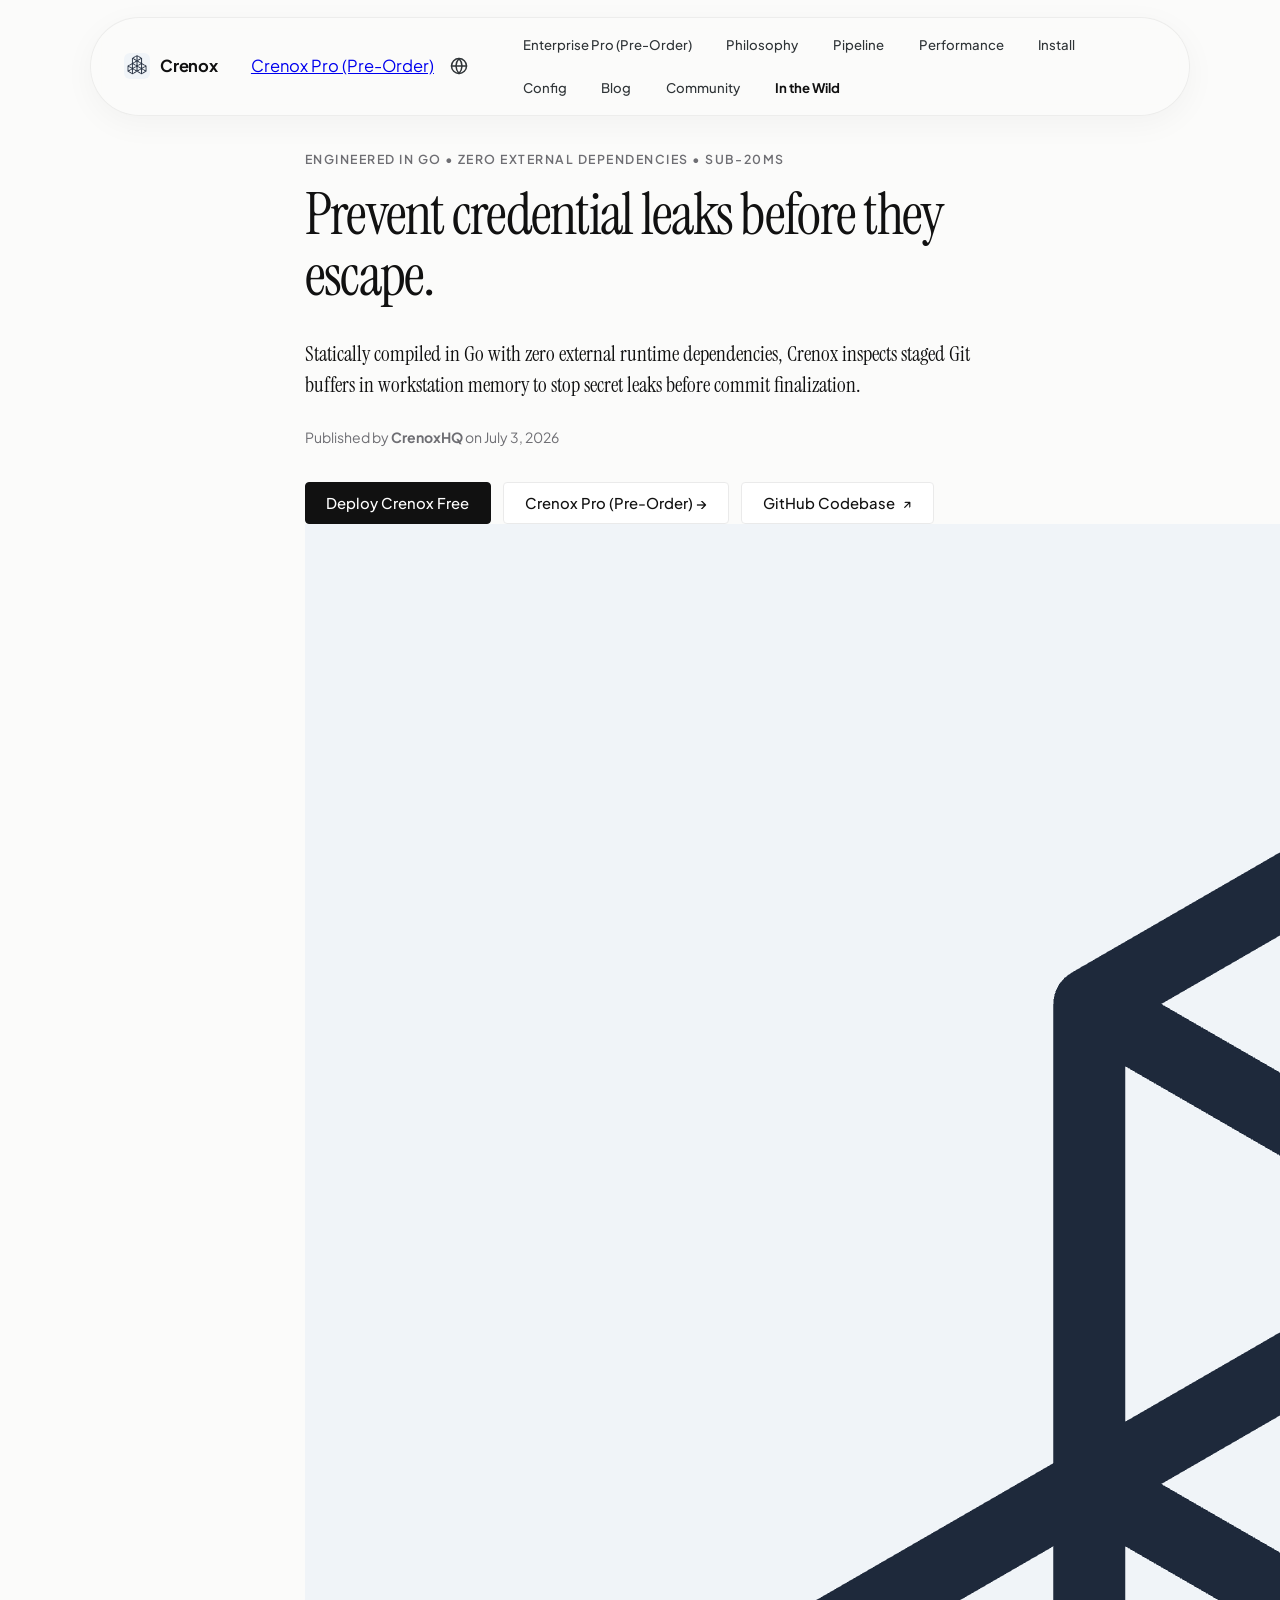
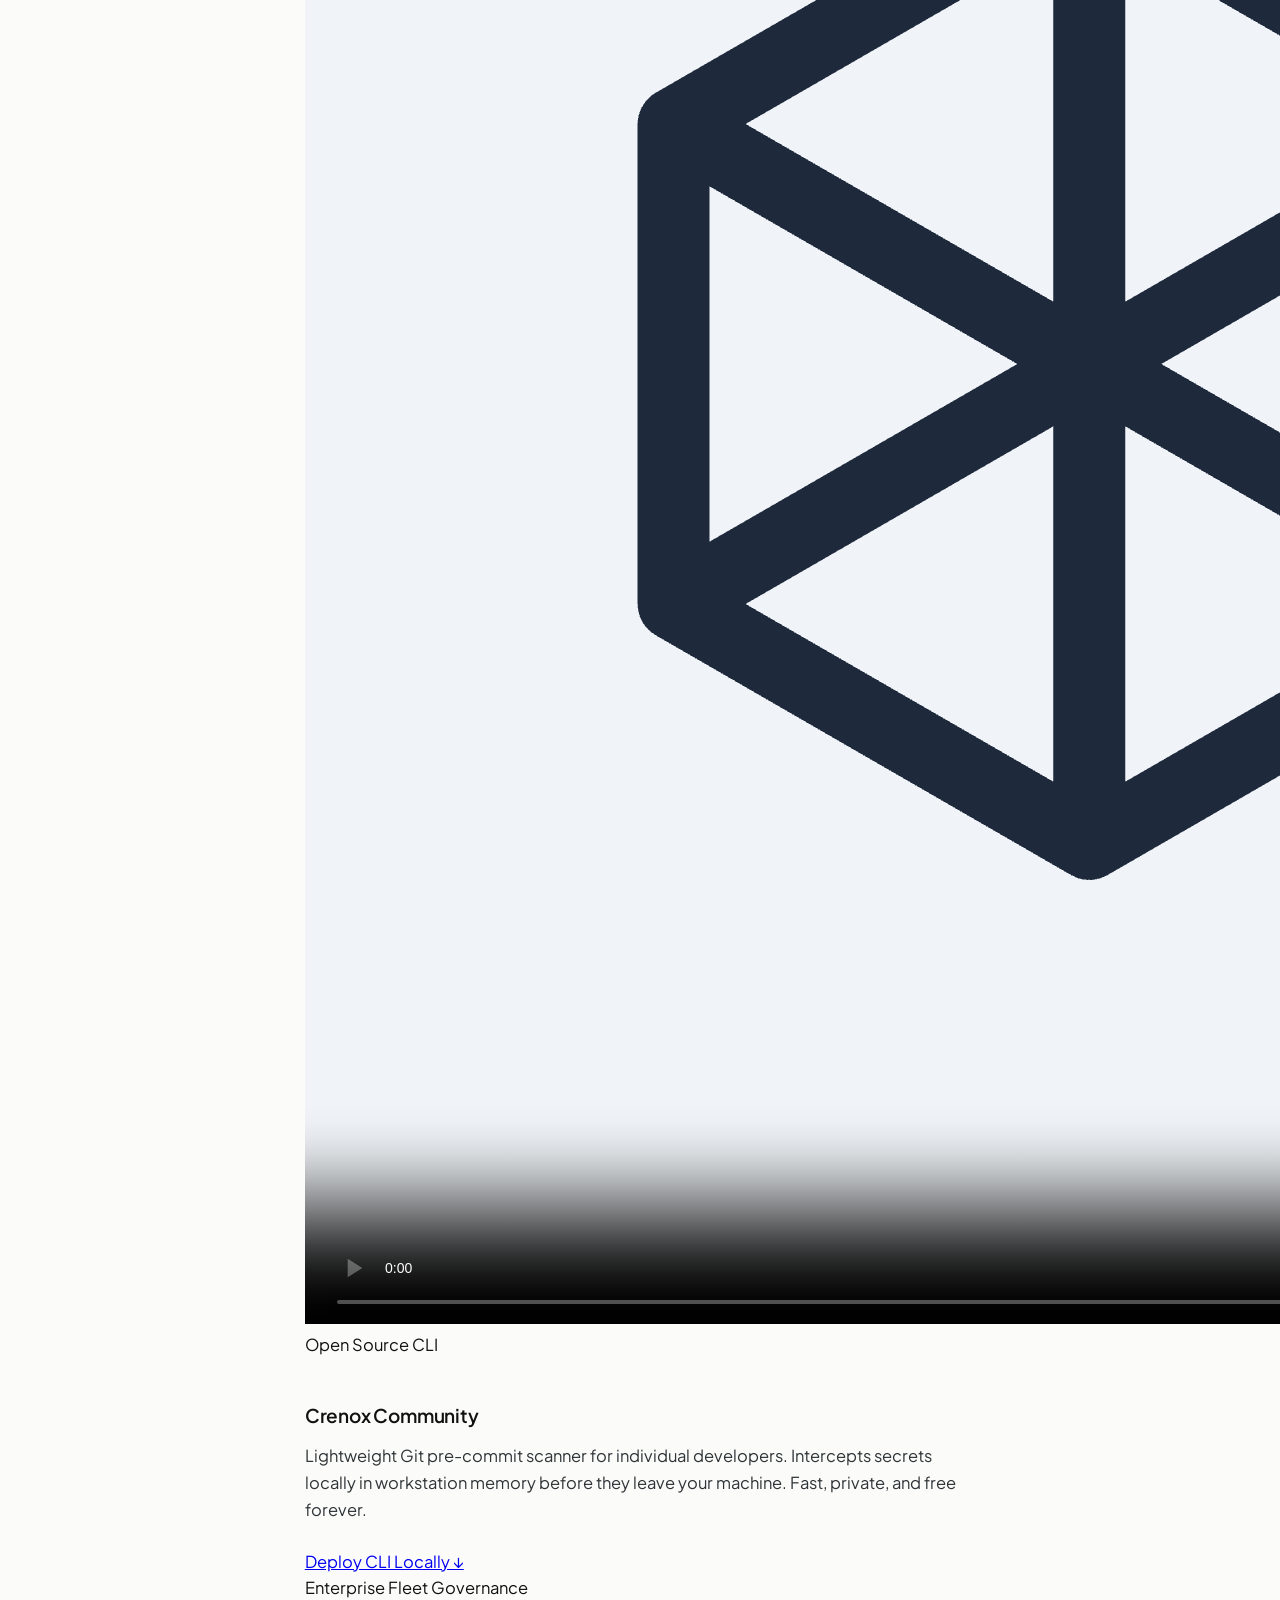
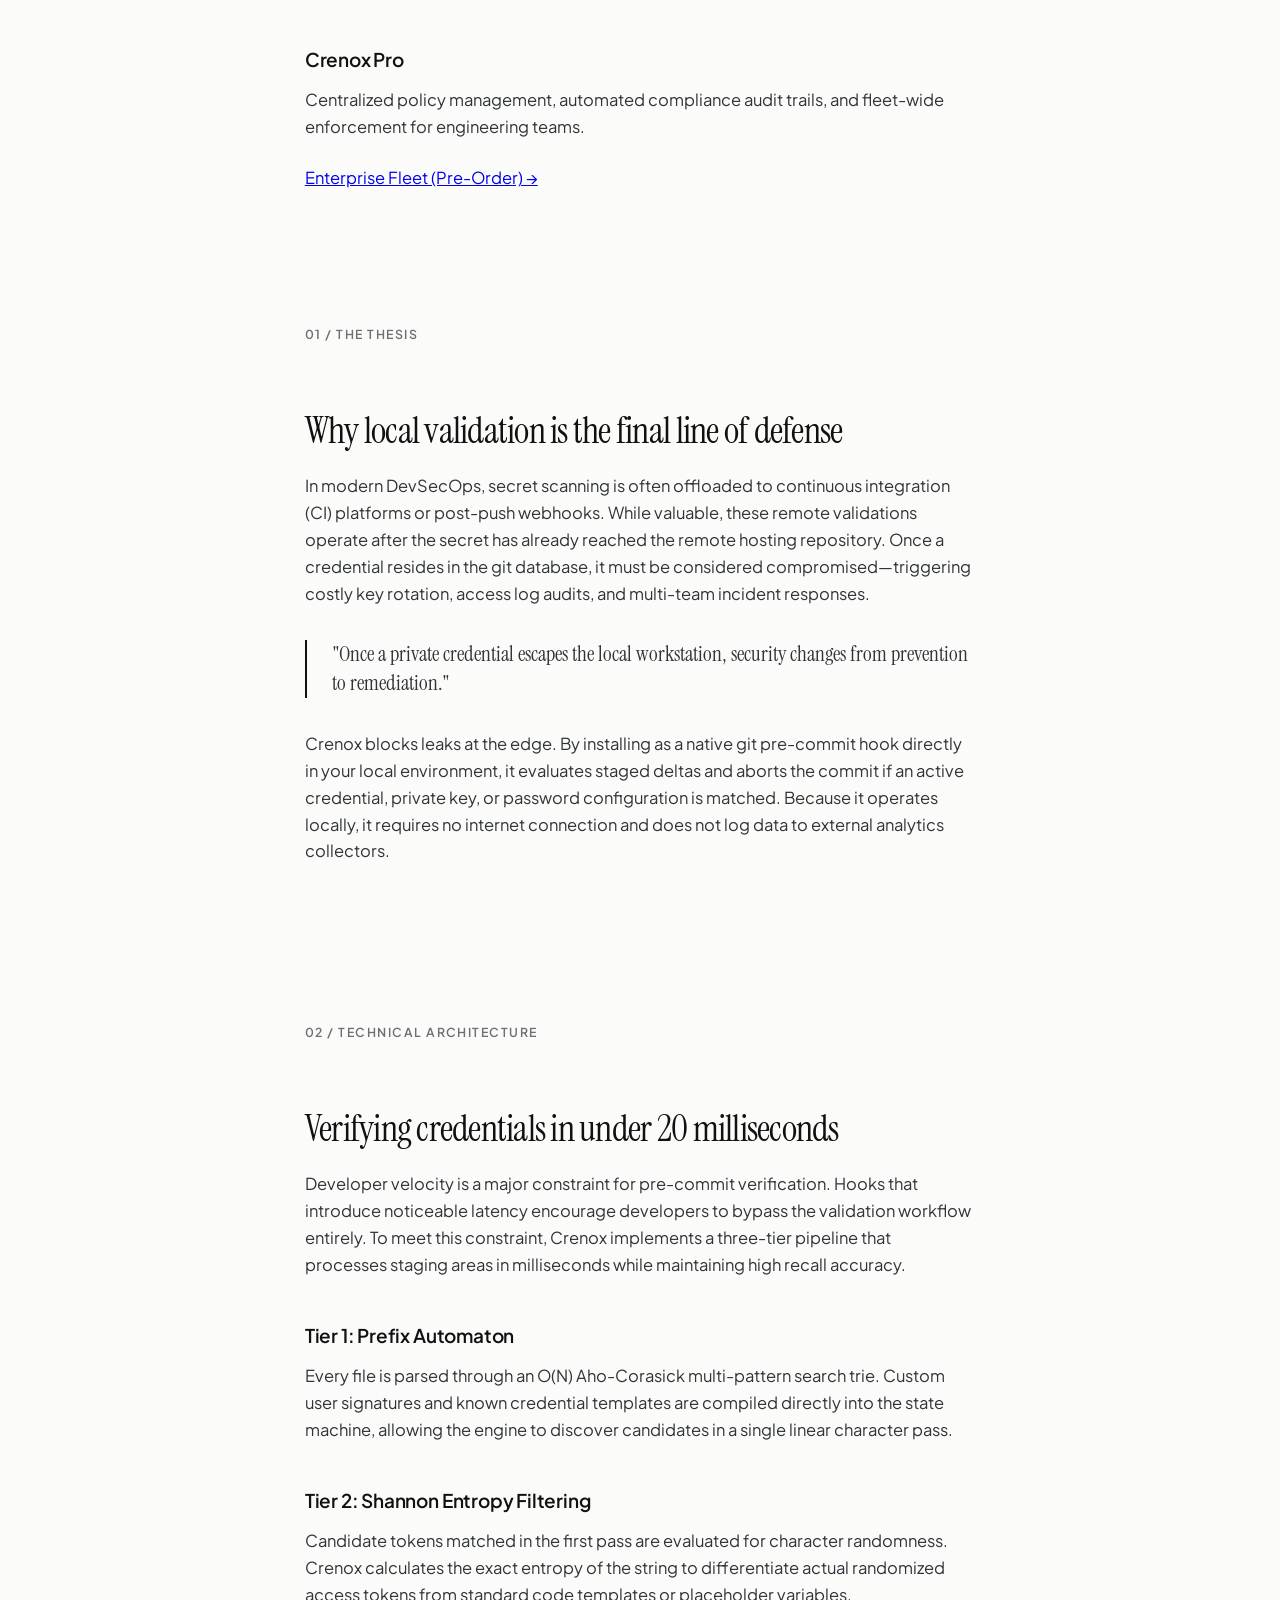
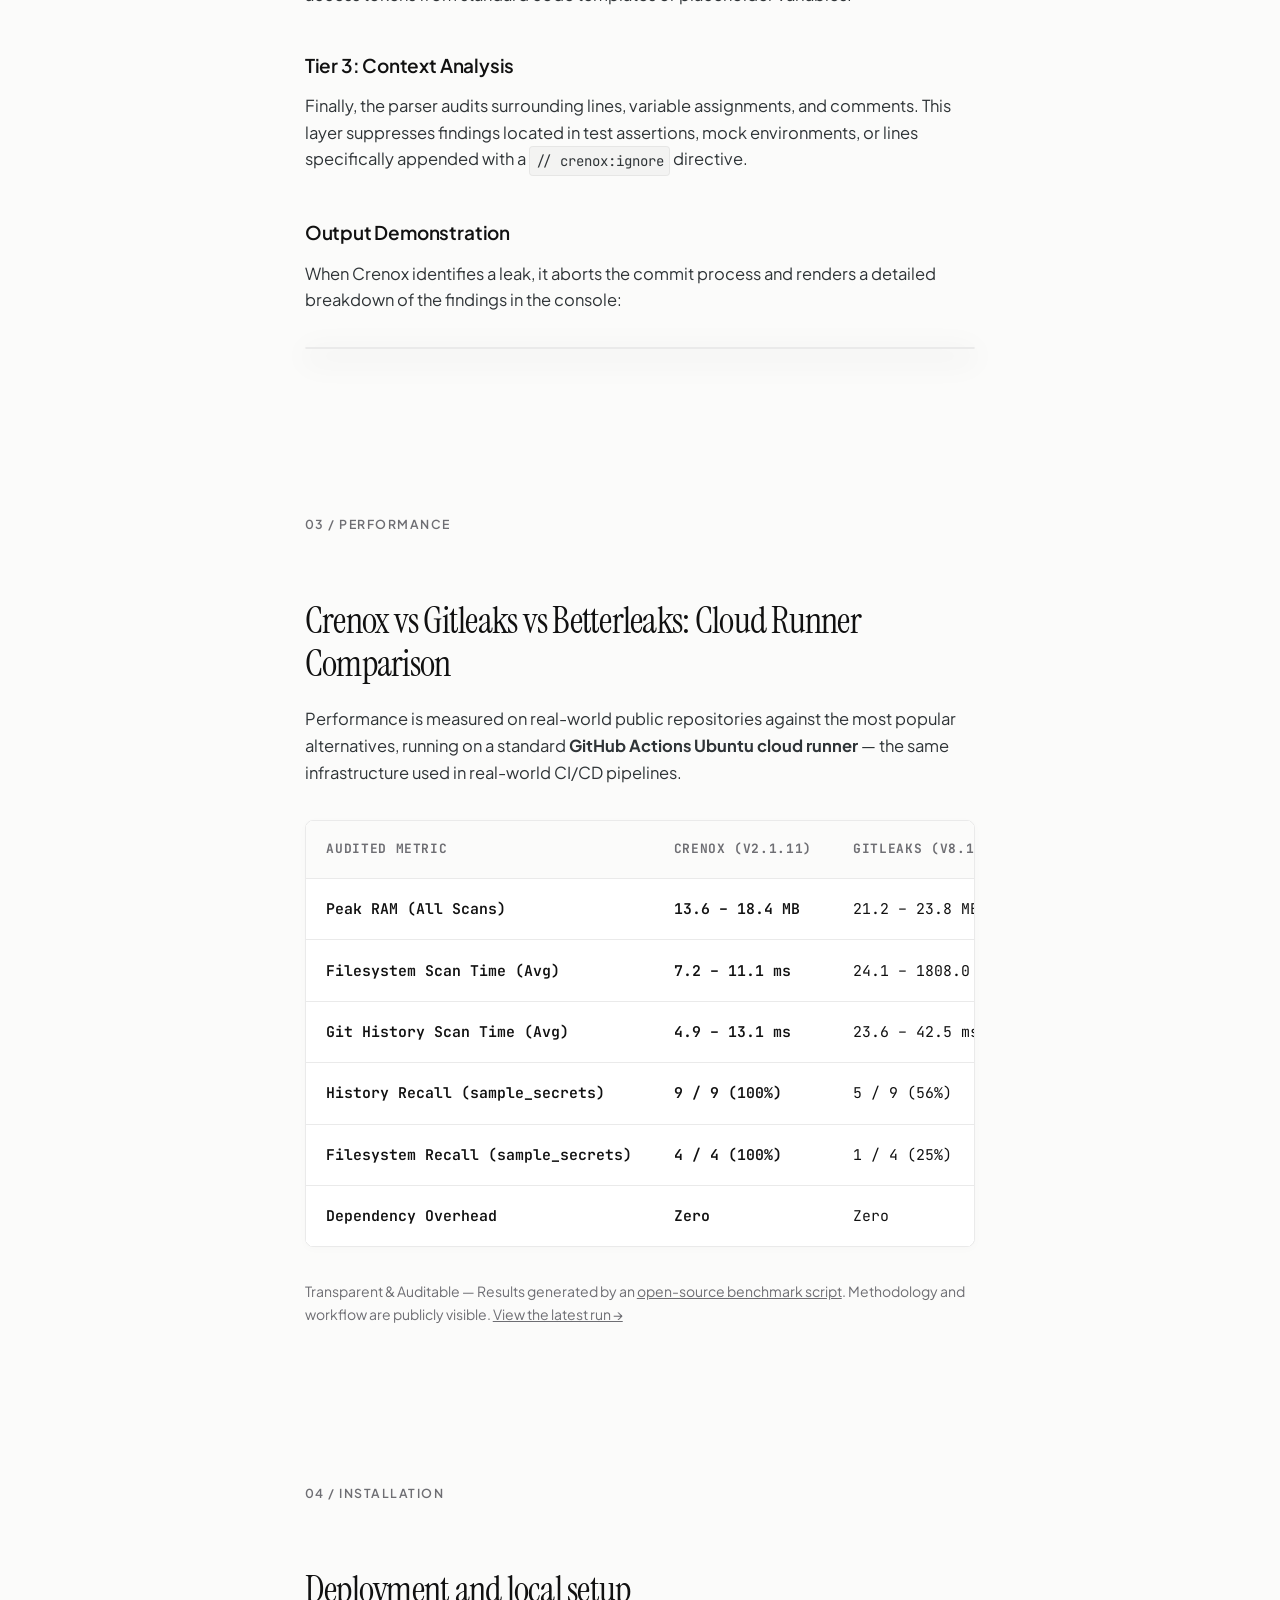
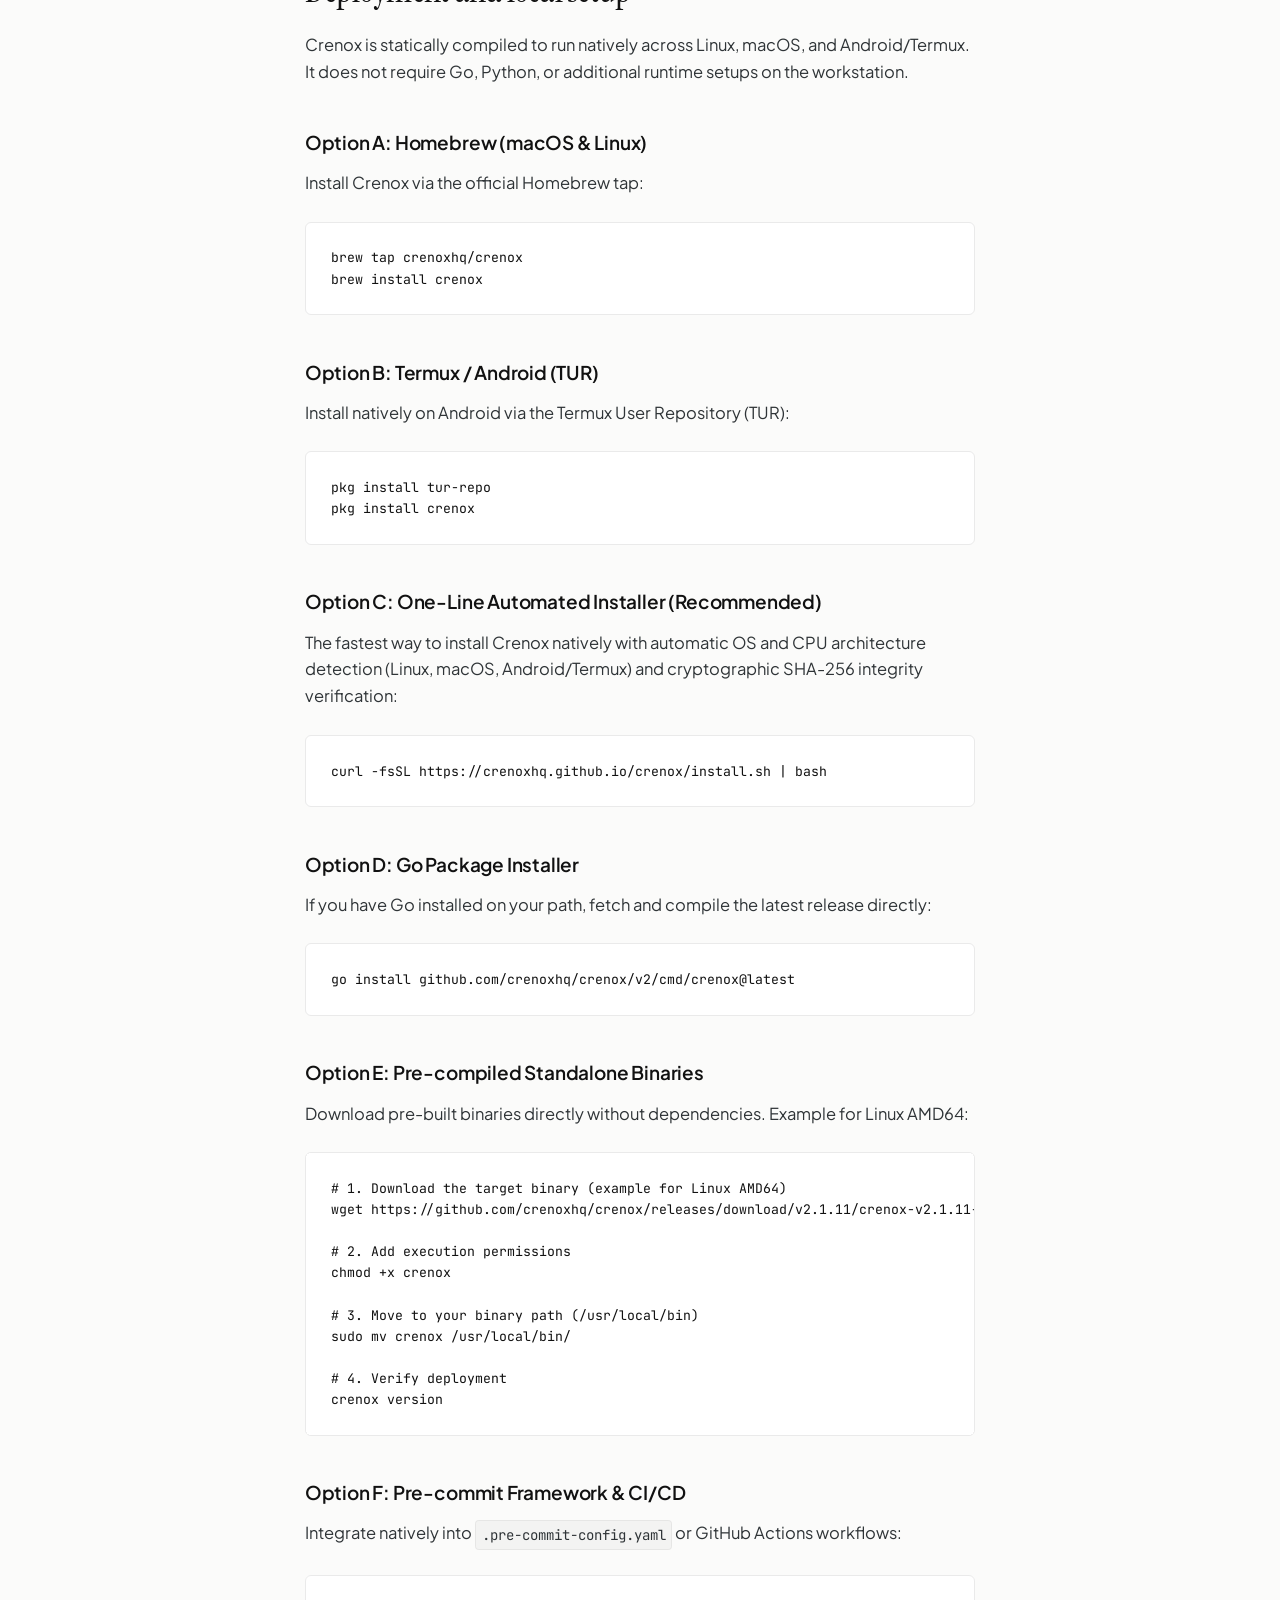
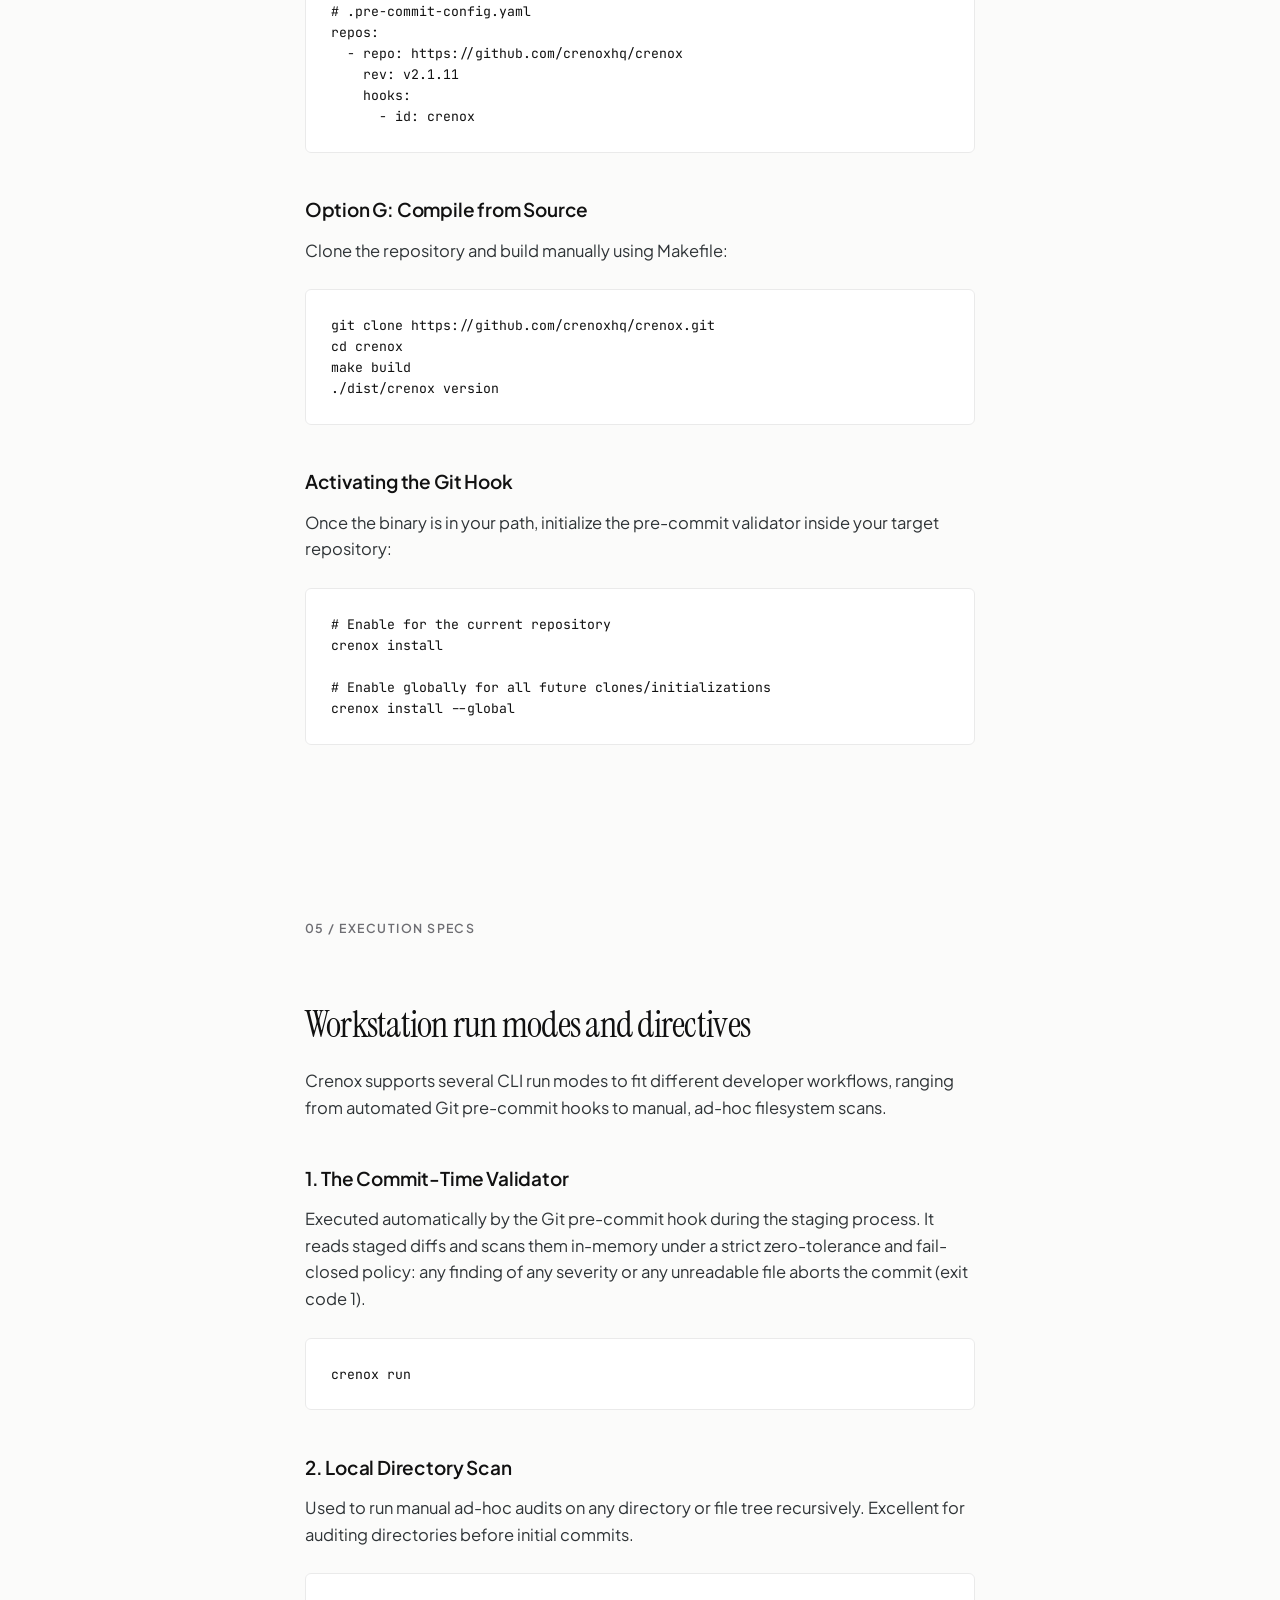
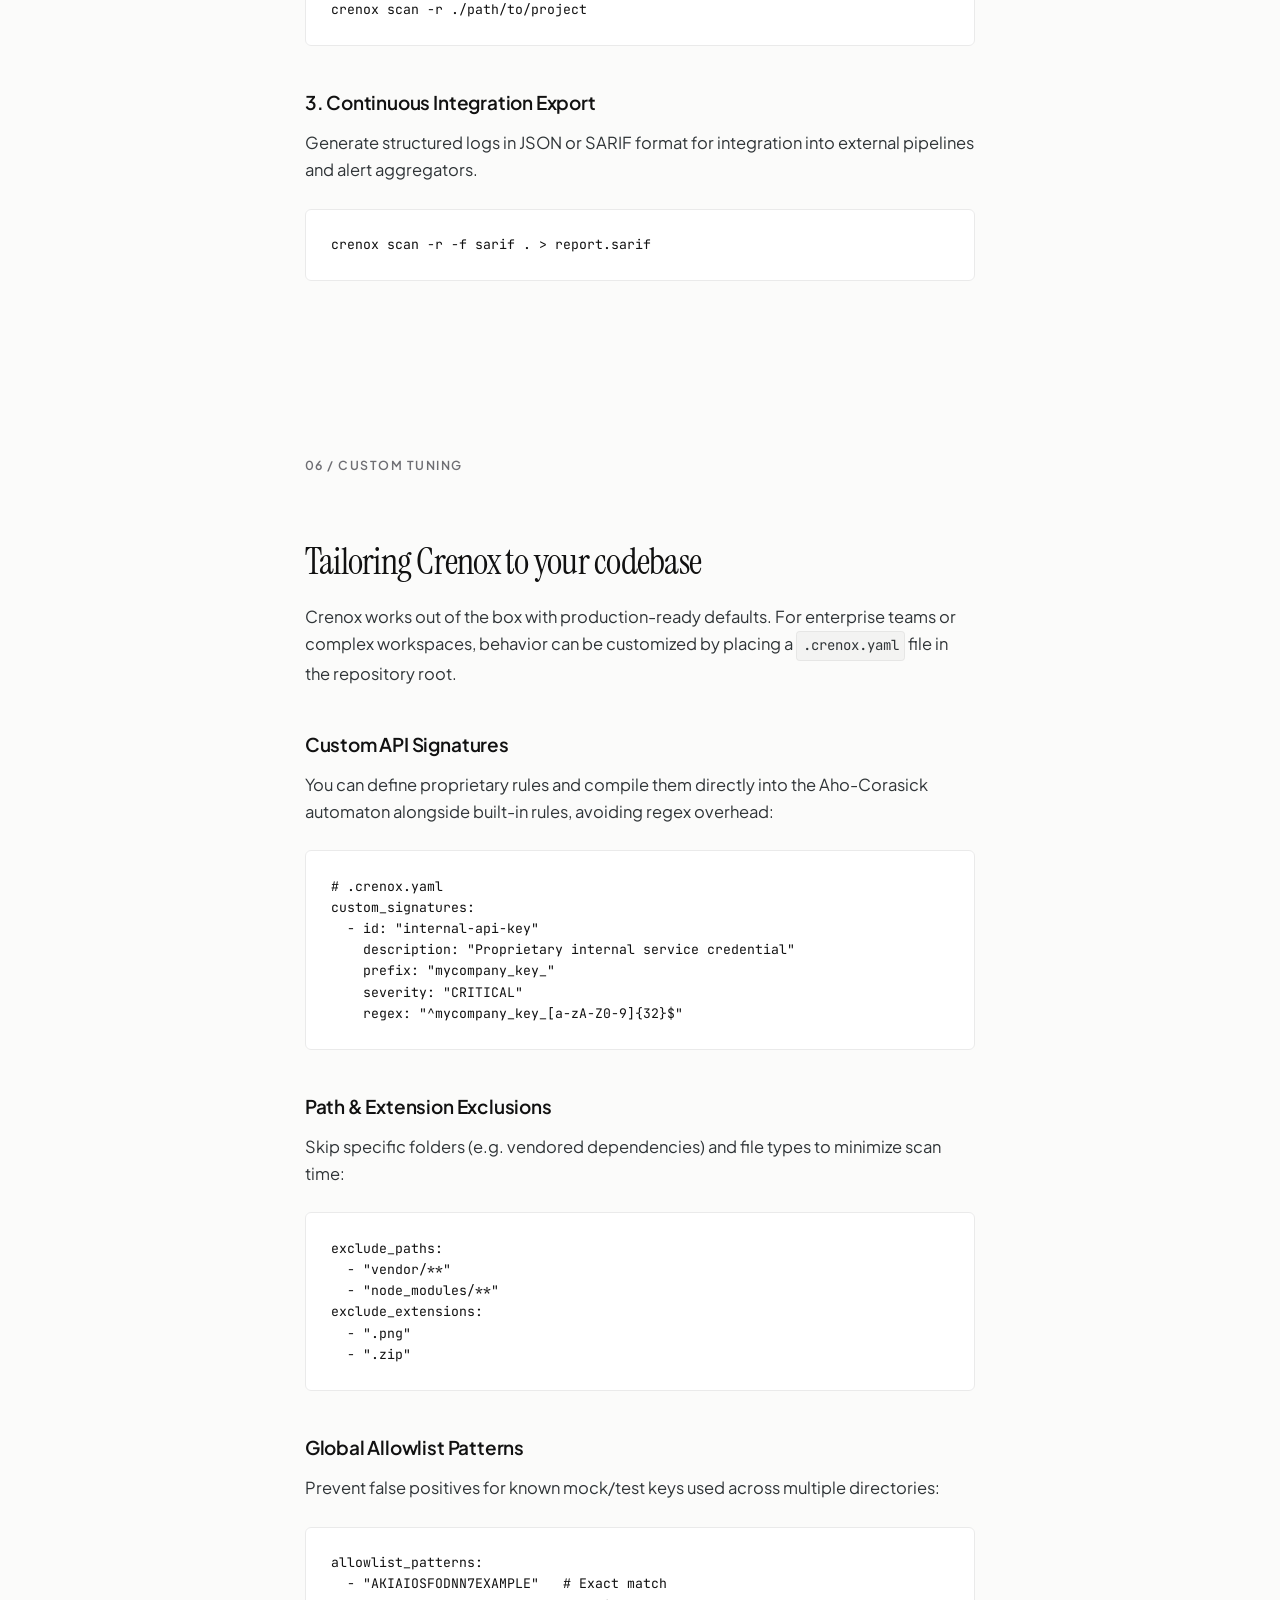
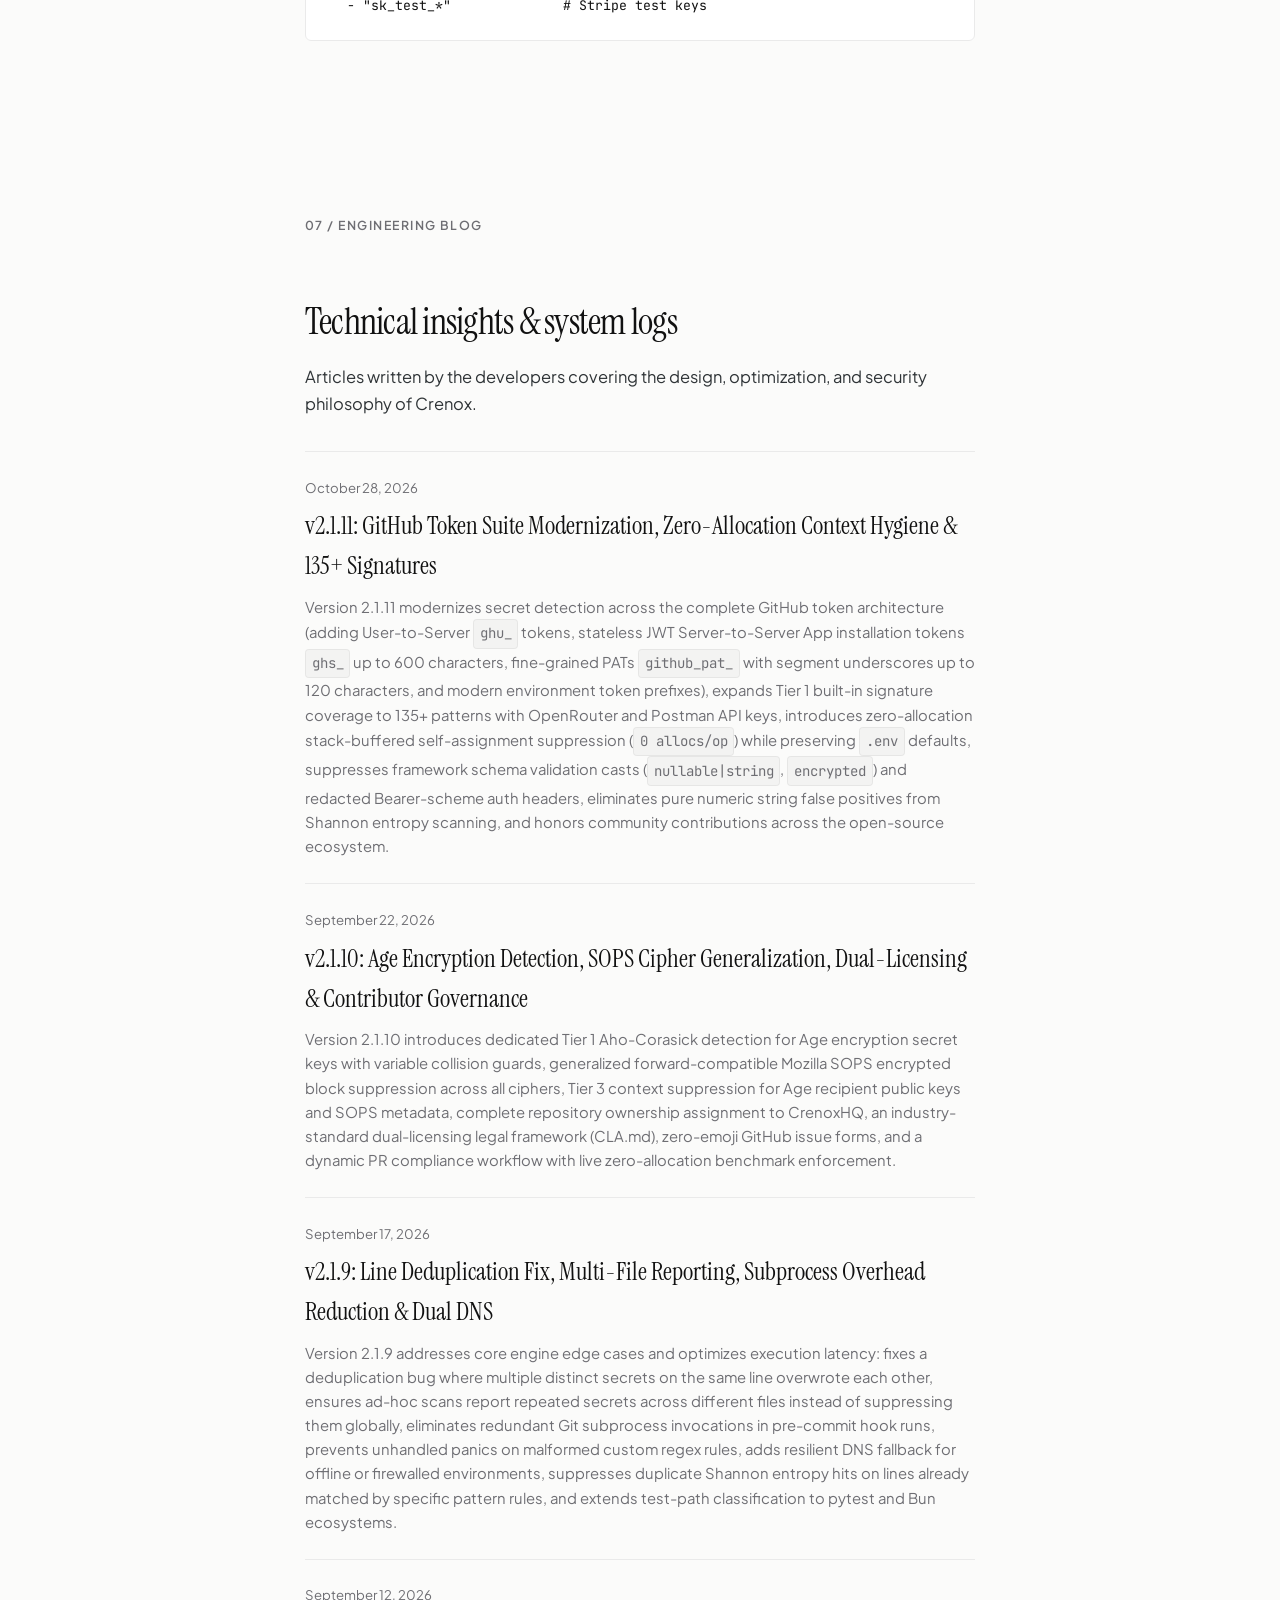
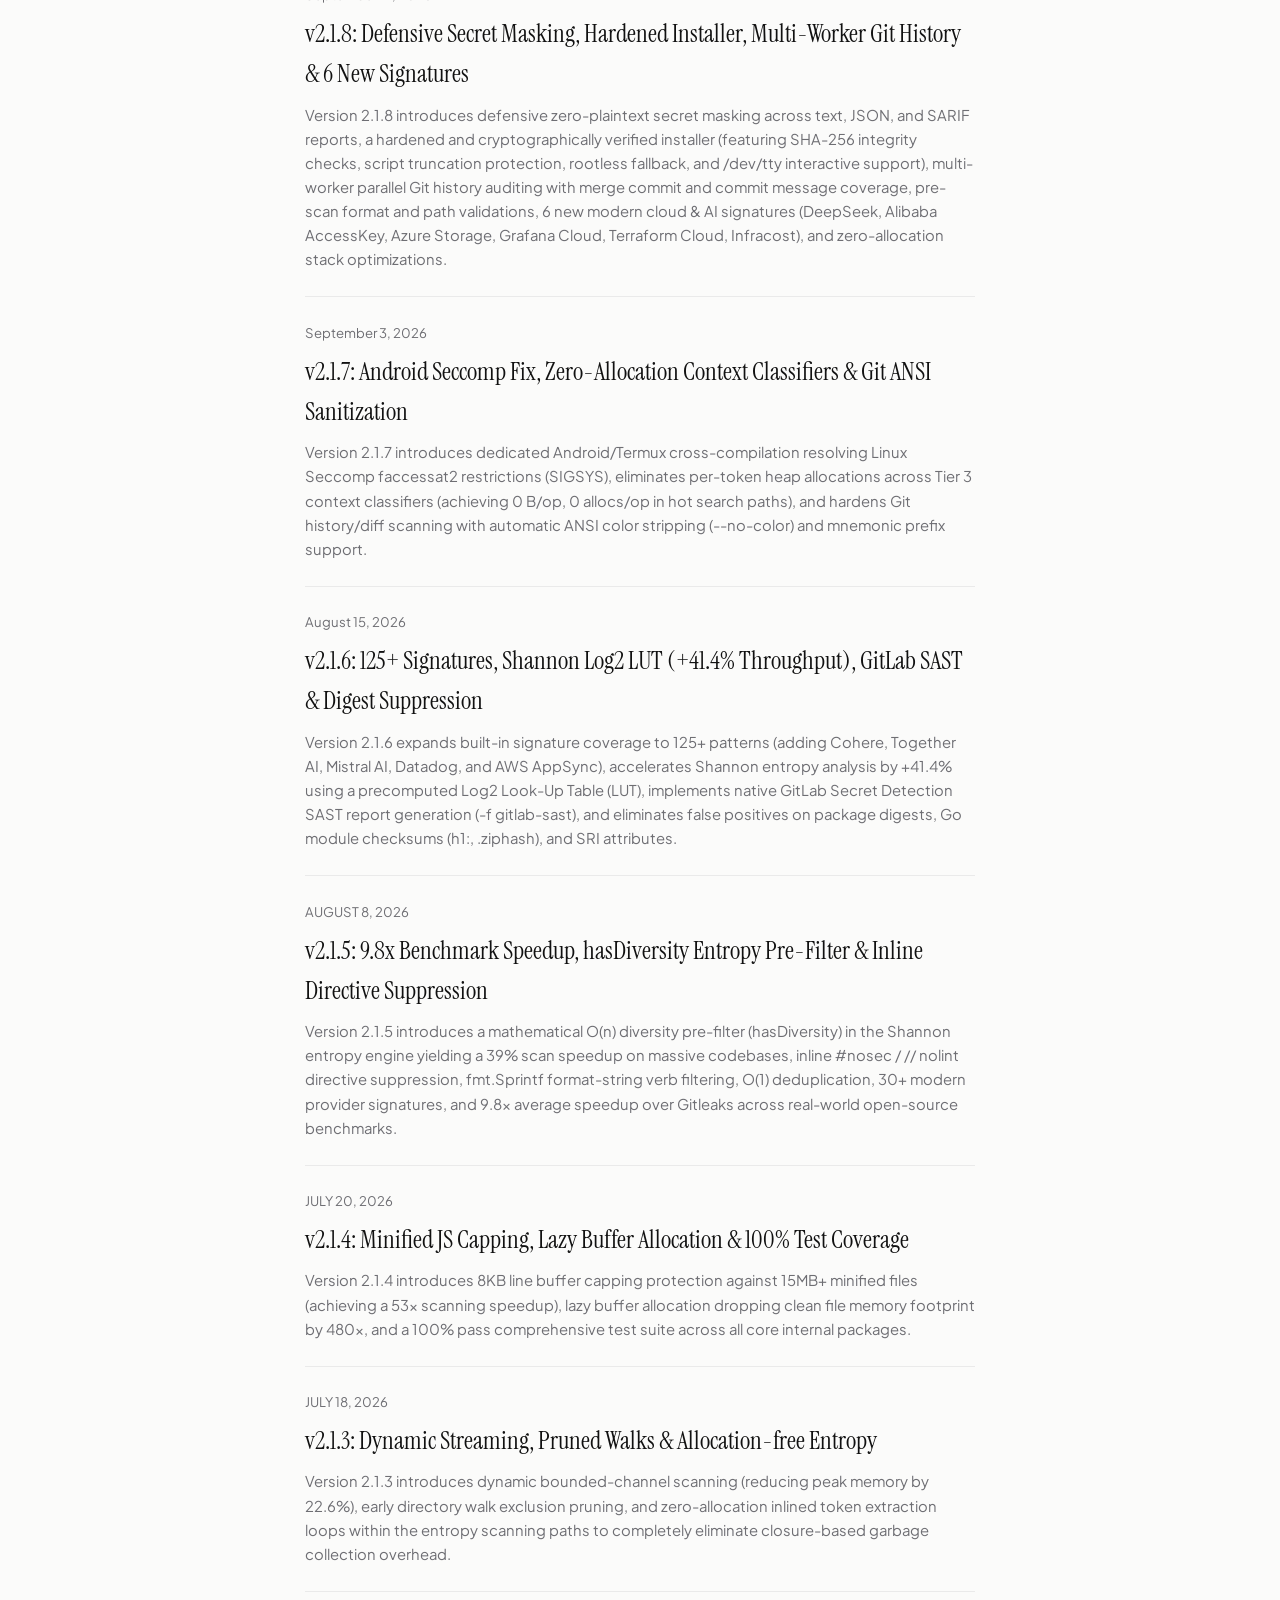
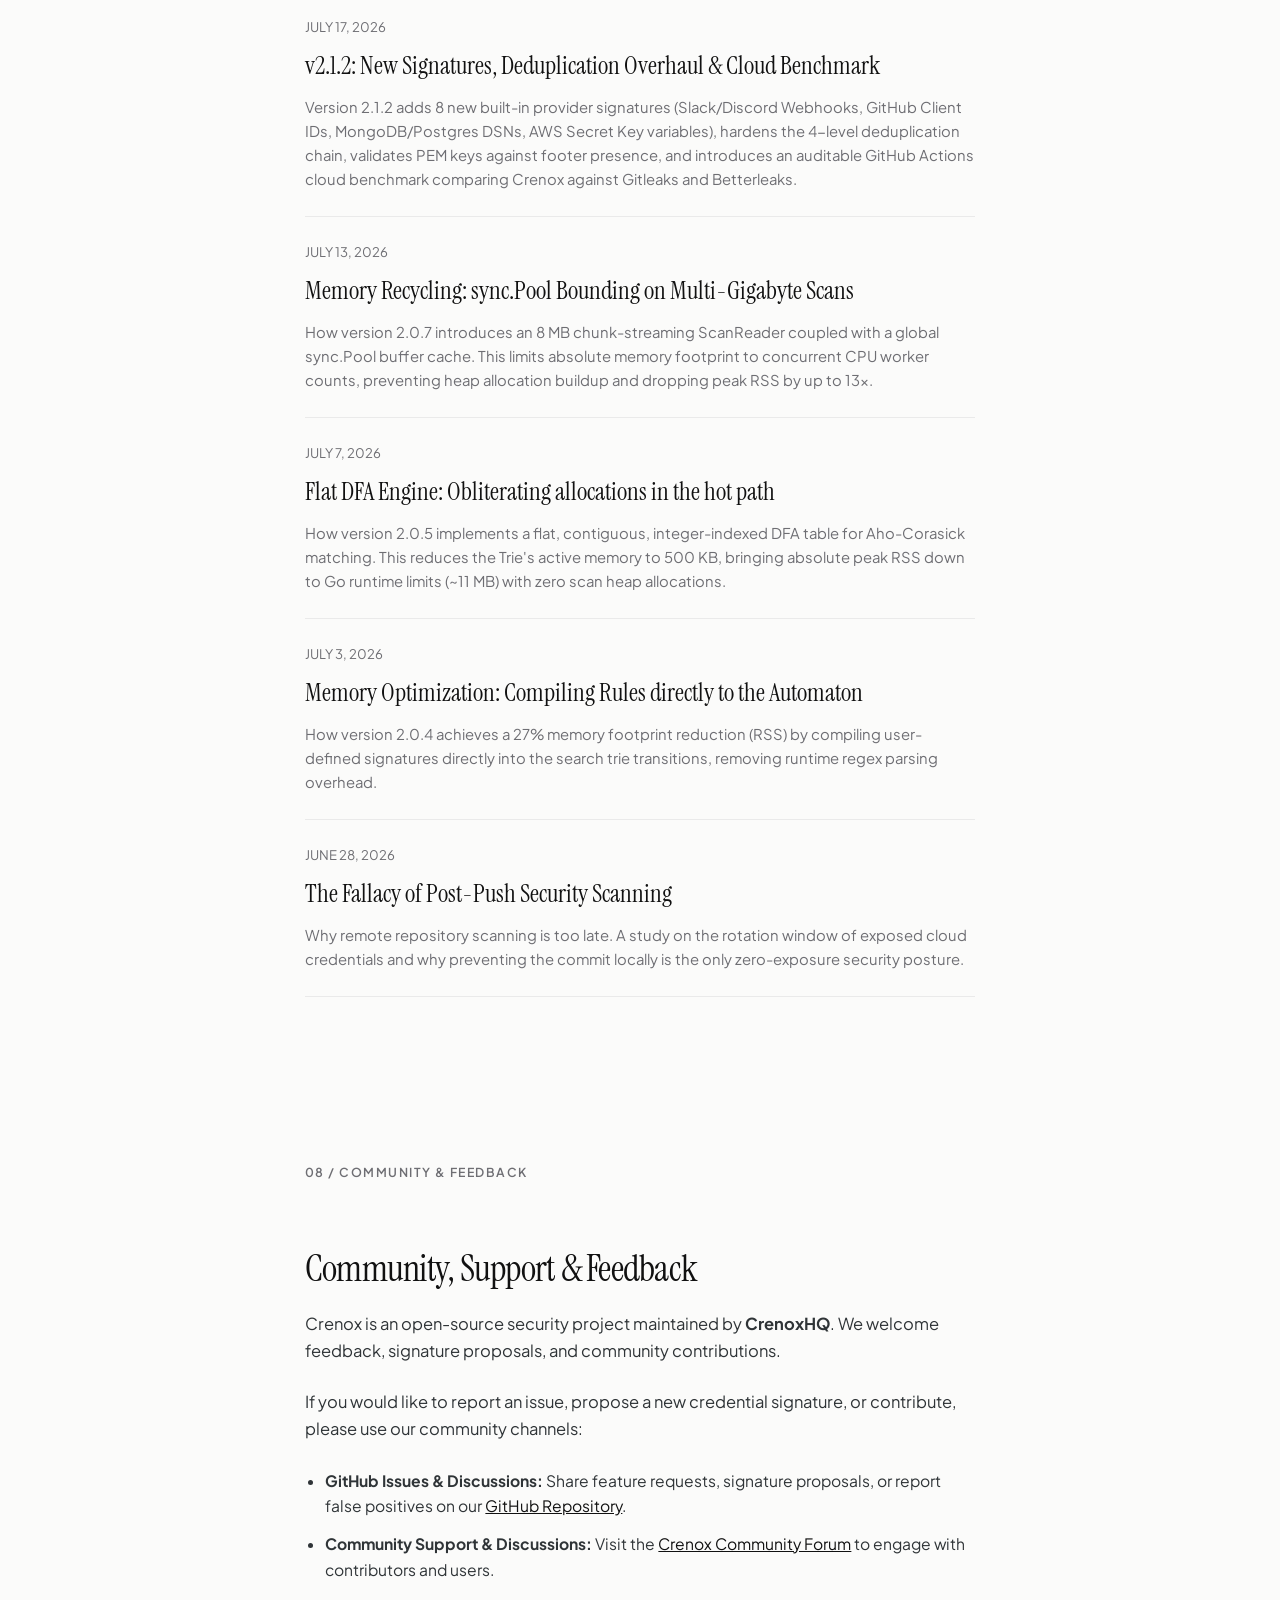
==== commit 7418e330: "release: v2.1.11 - GitHub token suite modernization, zero-allocation context hygiene, and community " ====
--- a/docs/index.html
+++ b/docs/index.html
@@ -47,7 +47,7 @@
       "description": "An on-premises Git pre-commit security platform and credential leak interception engine written in Go.",
       "operatingSystem": "Linux, macOS, Windows, Android (Termux)",
       "applicationCategory": "SecurityApplication",
-      "softwareVersion": "2.1.10",
+      "softwareVersion": "2.1.11",
       "codeRepository": "https://github.com/crenoxhq/crenox",
       "license": "https://github.com/crenoxhq/crenox/blob/main/LICENSE",
       "offers": {
@@ -62,7 +62,7 @@
       },
       "featureList": [
         "Sub-20ms local Git pre-commit secret scanning",
-        "130+ built-in modern provider and AI signatures",
+        "135+ built-in modern provider and AI signatures",
         "Precomputed Shannon Entropy Log2 Look-Up Table",
         "GitLab Secret Detection SAST v15.0.0 and GitHub SARIF 2.1.0 output formats",
         "Zero-allocation hot scanning path"
@@ -89,7 +89,7 @@
           "name": "How does Crenox compare to Gitleaks?",
           "acceptedAnswer": {
             "@type": "Answer",
-            "text": "Crenox is 3.8x to 154x faster than Gitleaks, maintains a strictly bounded 13-17 MB RAM footprint, eliminates heap allocations in the hot search path, and includes 130+ built-in signatures."
+            "text": "Crenox is 3.8x to 154x faster than Gitleaks, maintains a strictly bounded 13-17 MB RAM footprint, eliminates heap allocations in the hot search path, and includes 135+ built-in signatures."
           }
         },
         {
@@ -278,7 +278,7 @@
                     <thead>
                         <tr>
                             <th>Audited Metric</th>
-                            <th>Crenox (<span class="latest-version">v2.1.10</span>)</th>
+                            <th>Crenox (<span class="latest-version">v2.1.11</span>)</th>
                             <th>Gitleaks (v8.18.2)</th>
                             <th>Betterleaks (v1.6.1)</th>
                         </tr>
@@ -358,7 +358,7 @@
             <p>Download pre-built binaries directly without dependencies. Example for Linux AMD64:</p>
             <pre class="font-mono">
 # 1. Download the target binary (example for Linux AMD64)
-wget https://github.com/crenoxhq/crenox/releases/download/<span class="latest-version">v2.1.10</span>/crenox-<span class="latest-version">v2.1.10</span>-linux-amd64 -O crenox
+wget https://github.com/crenoxhq/crenox/releases/download/<span class="latest-version">v2.1.11</span>/crenox-<span class="latest-version">v2.1.11</span>-linux-amd64 -O crenox
 
 # 2. Add execution permissions
 chmod +x crenox
@@ -375,7 +375,7 @@
 # .pre-commit-config.yaml
 repos:
   - repo: https://github.com/crenoxhq/crenox
-    rev: v2.1.10
+    rev: v2.1.11
     hooks:
       - id: crenox</pre>
 
@@ -465,6 +465,12 @@
             
             <div style="margin: 2rem 0; border-top: 1px solid var(--color-border);">
                 <div style="padding: 1.5rem 0; border-bottom: 1px solid var(--color-border);">
+                    <p class="text-muted" style="font-size: 0.8rem; margin-bottom: 0.5rem;">October 28, 2026</p>
+                    <h4 style="margin: 0 0 0.5rem 0; font-family: var(--font-serif-en); font-size: 1.5rem; font-weight: 400;"><a href="https://github.com/crenoxhq/crenox/blob/main/CHANGELOG.md" target="_blank" style="color: inherit; text-decoration: none;">v2.1.11: GitHub Token Suite Modernization, Zero-Allocation Context Hygiene &amp; 135+ Signatures</a></h4>
+                    <p style="font-size: 0.9rem; margin-bottom: 0; color: var(--color-text-muted);">Version 2.1.11 modernizes secret detection across the complete GitHub token architecture (adding User-to-Server <code>ghu_</code> tokens, stateless JWT Server-to-Server App installation tokens <code>ghs_</code> up to 600 characters, fine-grained PATs <code>github_pat_</code> with segment underscores up to 120 characters, and modern environment token prefixes), expands Tier 1 built-in signature coverage to 135+ patterns with OpenRouter and Postman API keys, introduces zero-allocation stack-buffered self-assignment suppression (<code>0 allocs/op</code>) while preserving <code>.env</code> defaults, suppresses framework schema validation casts (<code>nullable|string</code>, <code>encrypted</code>) and redacted Bearer-scheme auth headers, eliminates pure numeric string false positives from Shannon entropy scanning, and honors community contributions across the open-source ecosystem.</p>
+                </div>
+
+                <div style="padding: 1.5rem 0; border-bottom: 1px solid var(--color-border);">
                     <p class="text-muted" style="font-size: 0.8rem; margin-bottom: 0.5rem;">September 22, 2026</p>
                     <h4 style="margin: 0 0 0.5rem 0; font-family: var(--font-serif-en); font-size: 1.5rem; font-weight: 400;"><a href="https://github.com/crenoxhq/crenox/blob/main/CHANGELOG.md" target="_blank" style="color: inherit; text-decoration: none;">v2.1.10: Age Encryption Detection, SOPS Cipher Generalization, Dual-Licensing & Contributor Governance</a></h4>
                     <p style="font-size: 0.9rem; margin-bottom: 0; color: var(--color-text-muted);">Version 2.1.10 introduces dedicated Tier 1 Aho-Corasick detection for Age encryption secret keys with variable collision guards, generalized forward-compatible Mozilla SOPS encrypted block suppression across all ciphers, Tier 3 context suppression for Age recipient public keys and SOPS metadata, complete repository ownership assignment to CrenoxHQ, an industry-standard dual-licensing legal framework (CLA.md), zero-emoji GitHub issue forms, and a dynamic PR compliance workflow with live zero-allocation benchmark enforcement.</p>
@@ -584,7 +590,7 @@
     <!-- Asciinema Player JS -->
     <script src="https://cdn.jsdelivr.net/npm/asciinema-player@3/dist/bundle/asciinema-player.min.js"></script>
     <script>
-        AsciinemaPlayer.create("demo.cast?v=2.1.10", document.getElementById("terminal-demo"), {
+        AsciinemaPlayer.create("demo.cast?v=2.1.11", document.getElementById("terminal-demo"), {
             cols: 105,
             rows: 24,
             autoPlay: true,
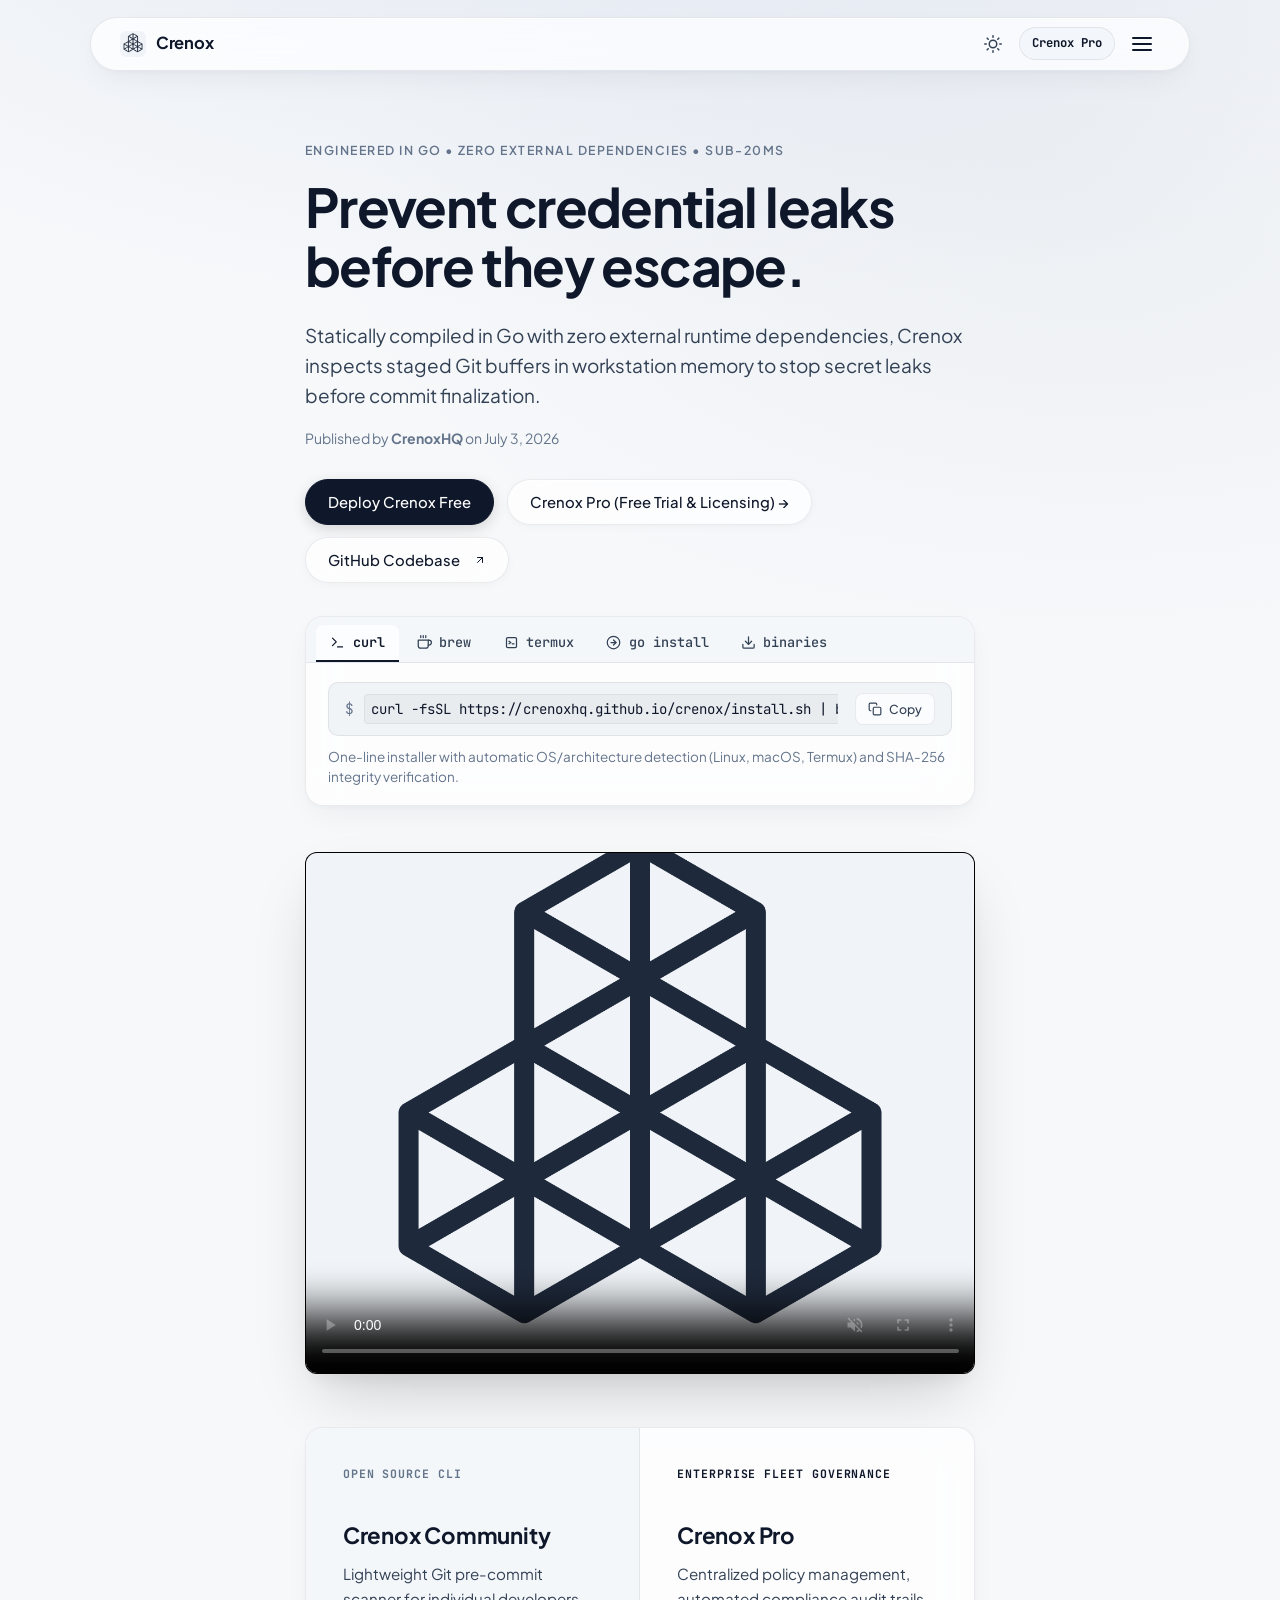
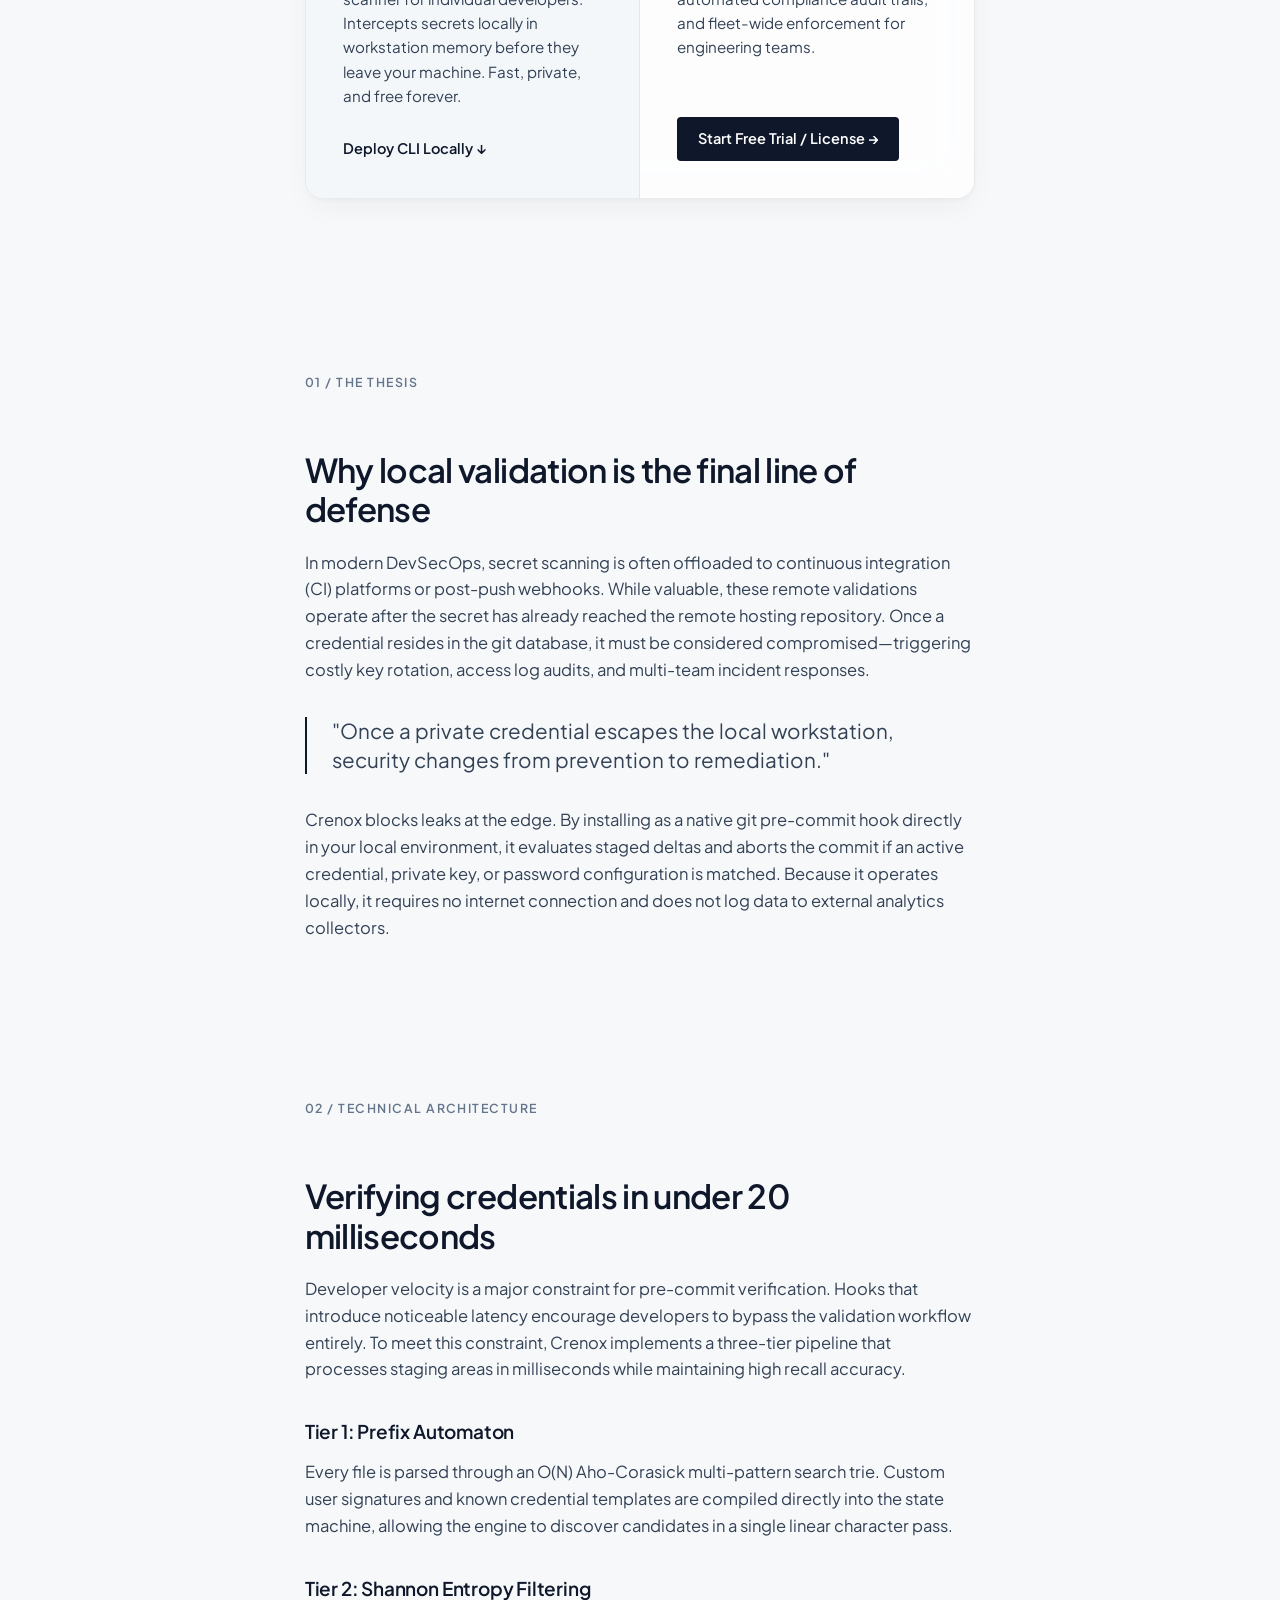
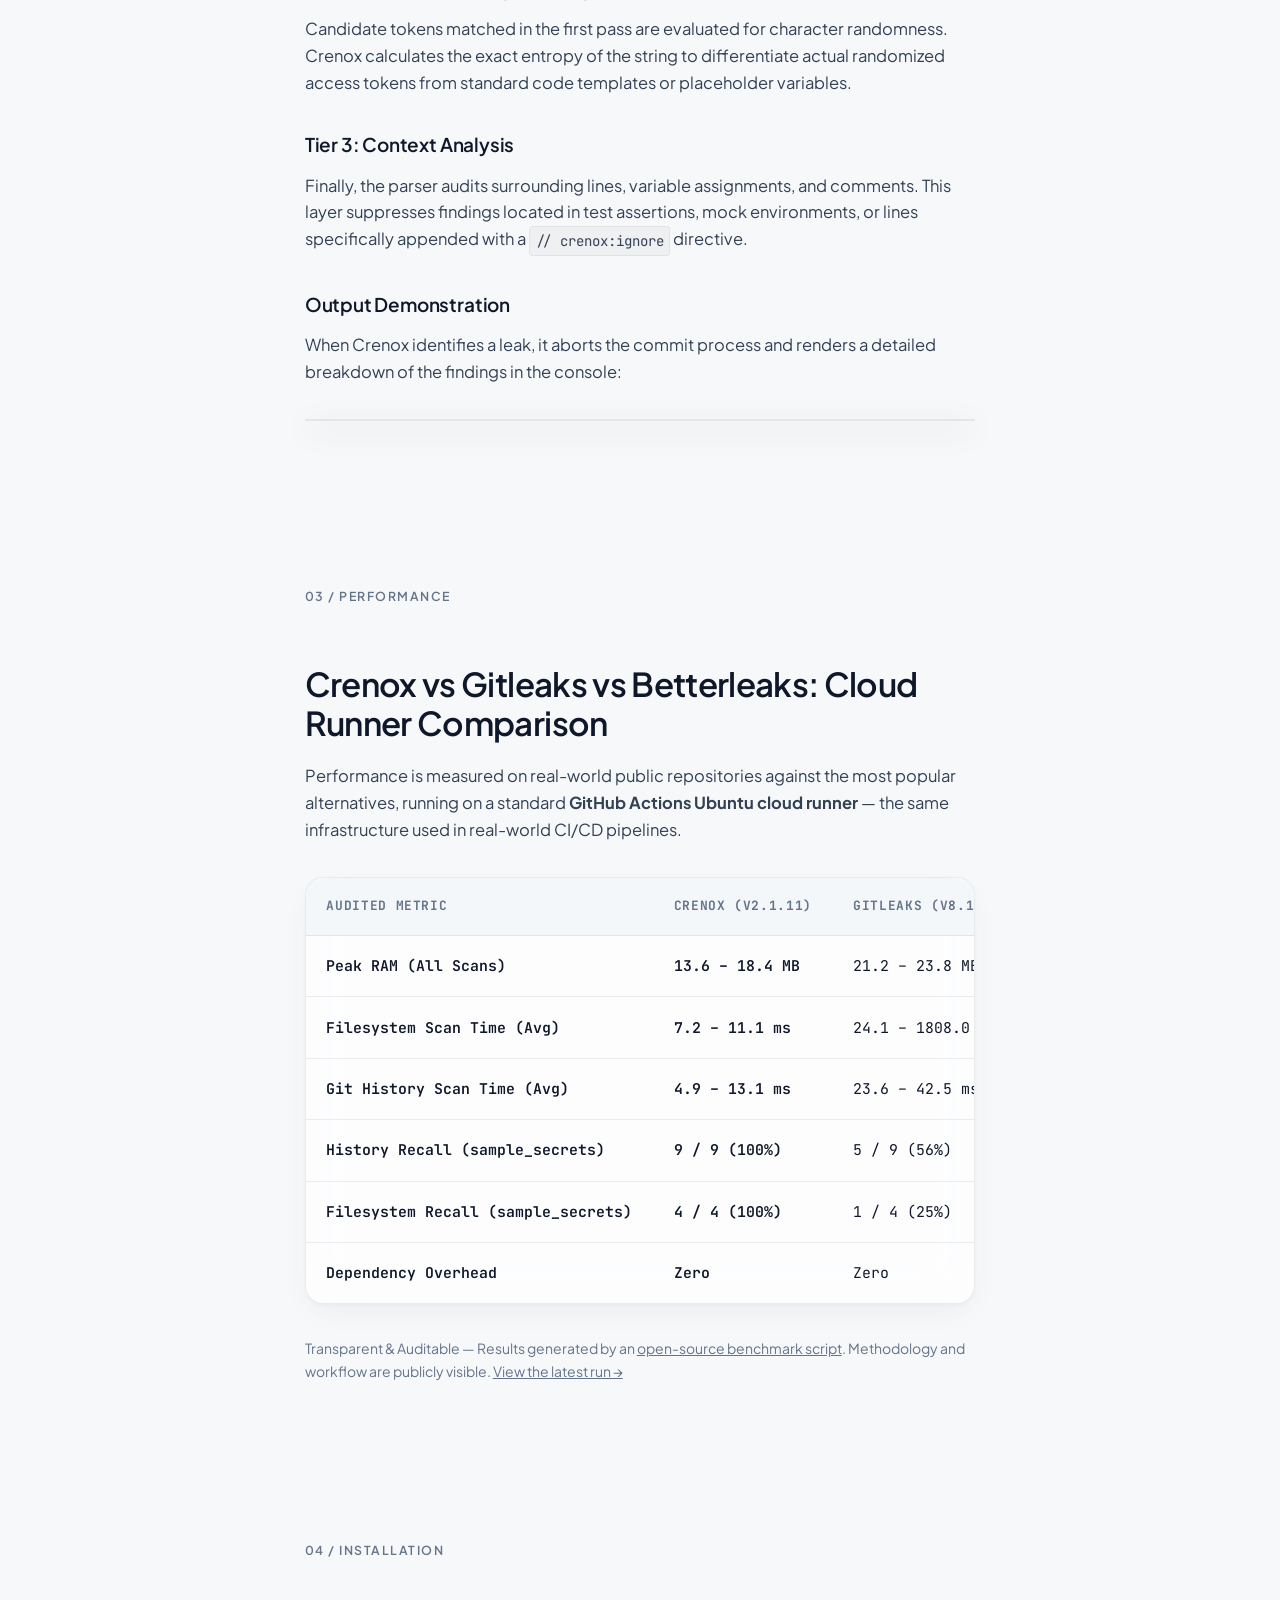
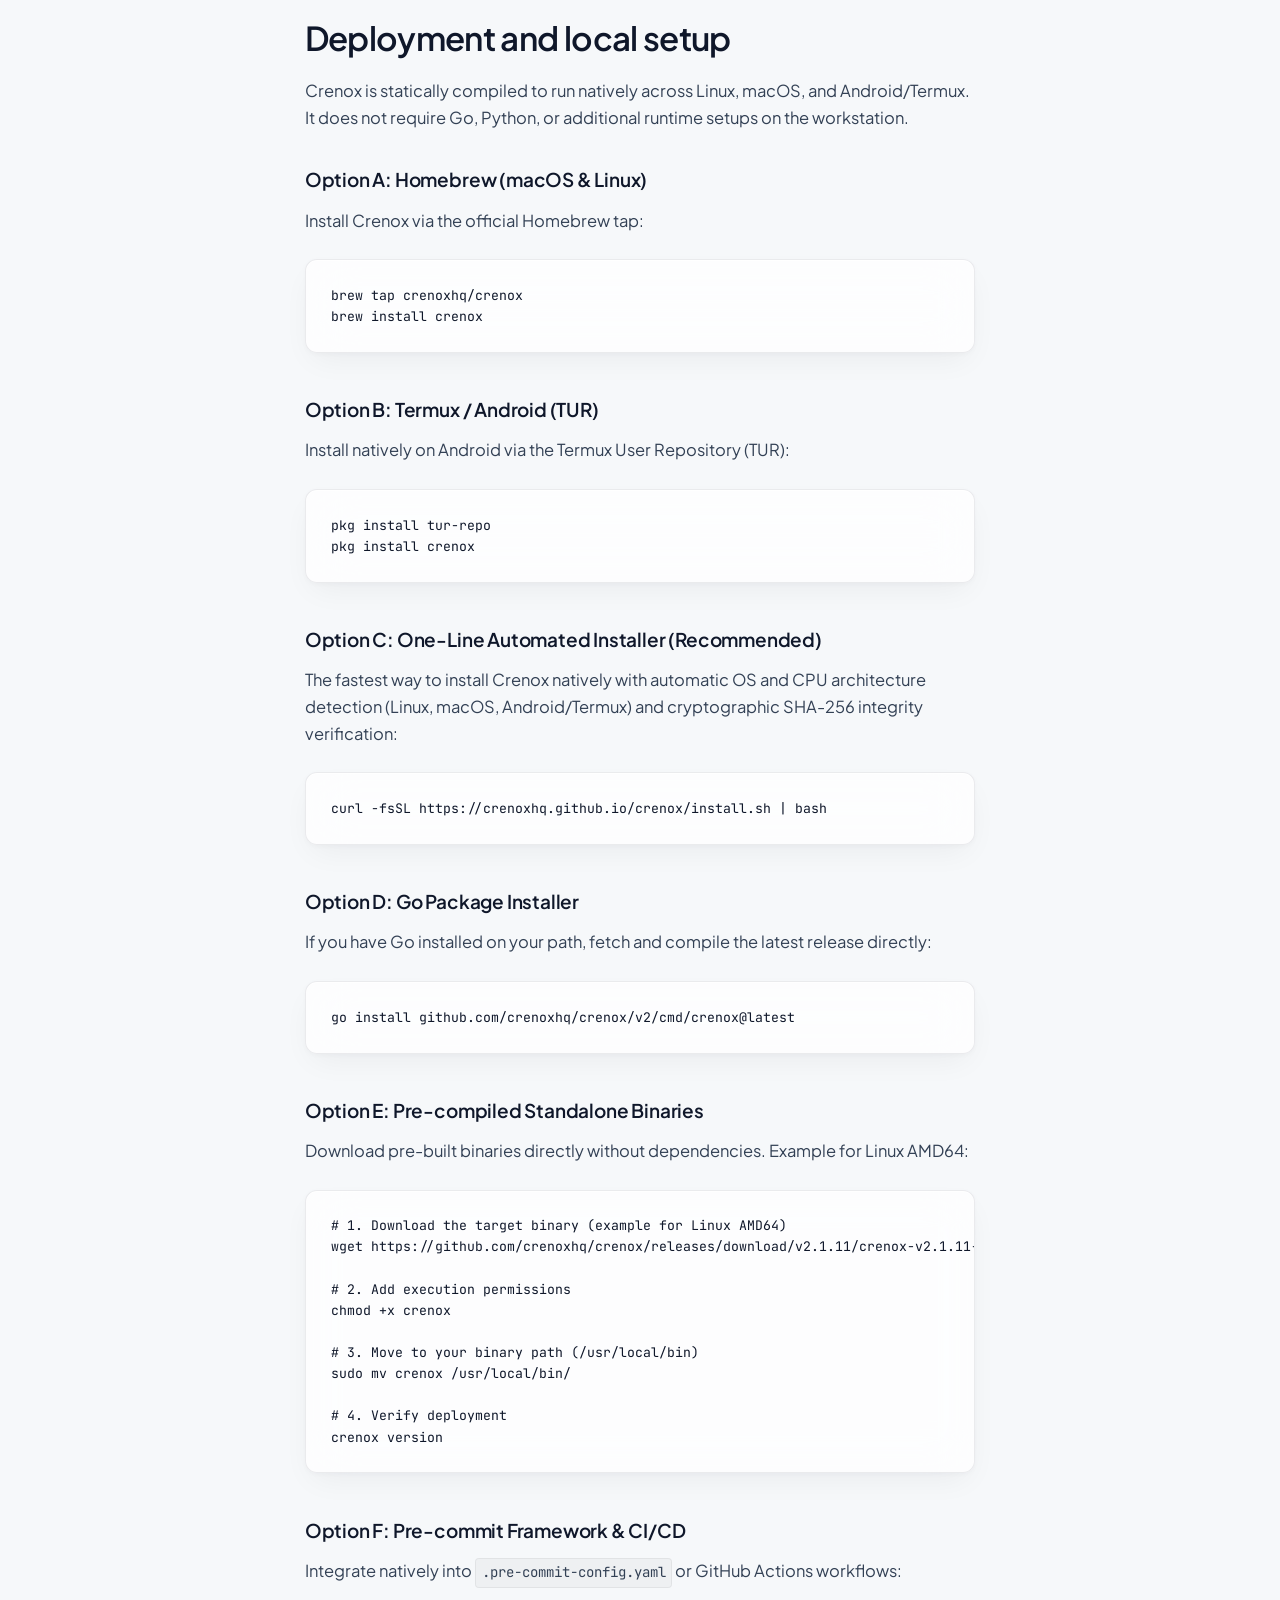
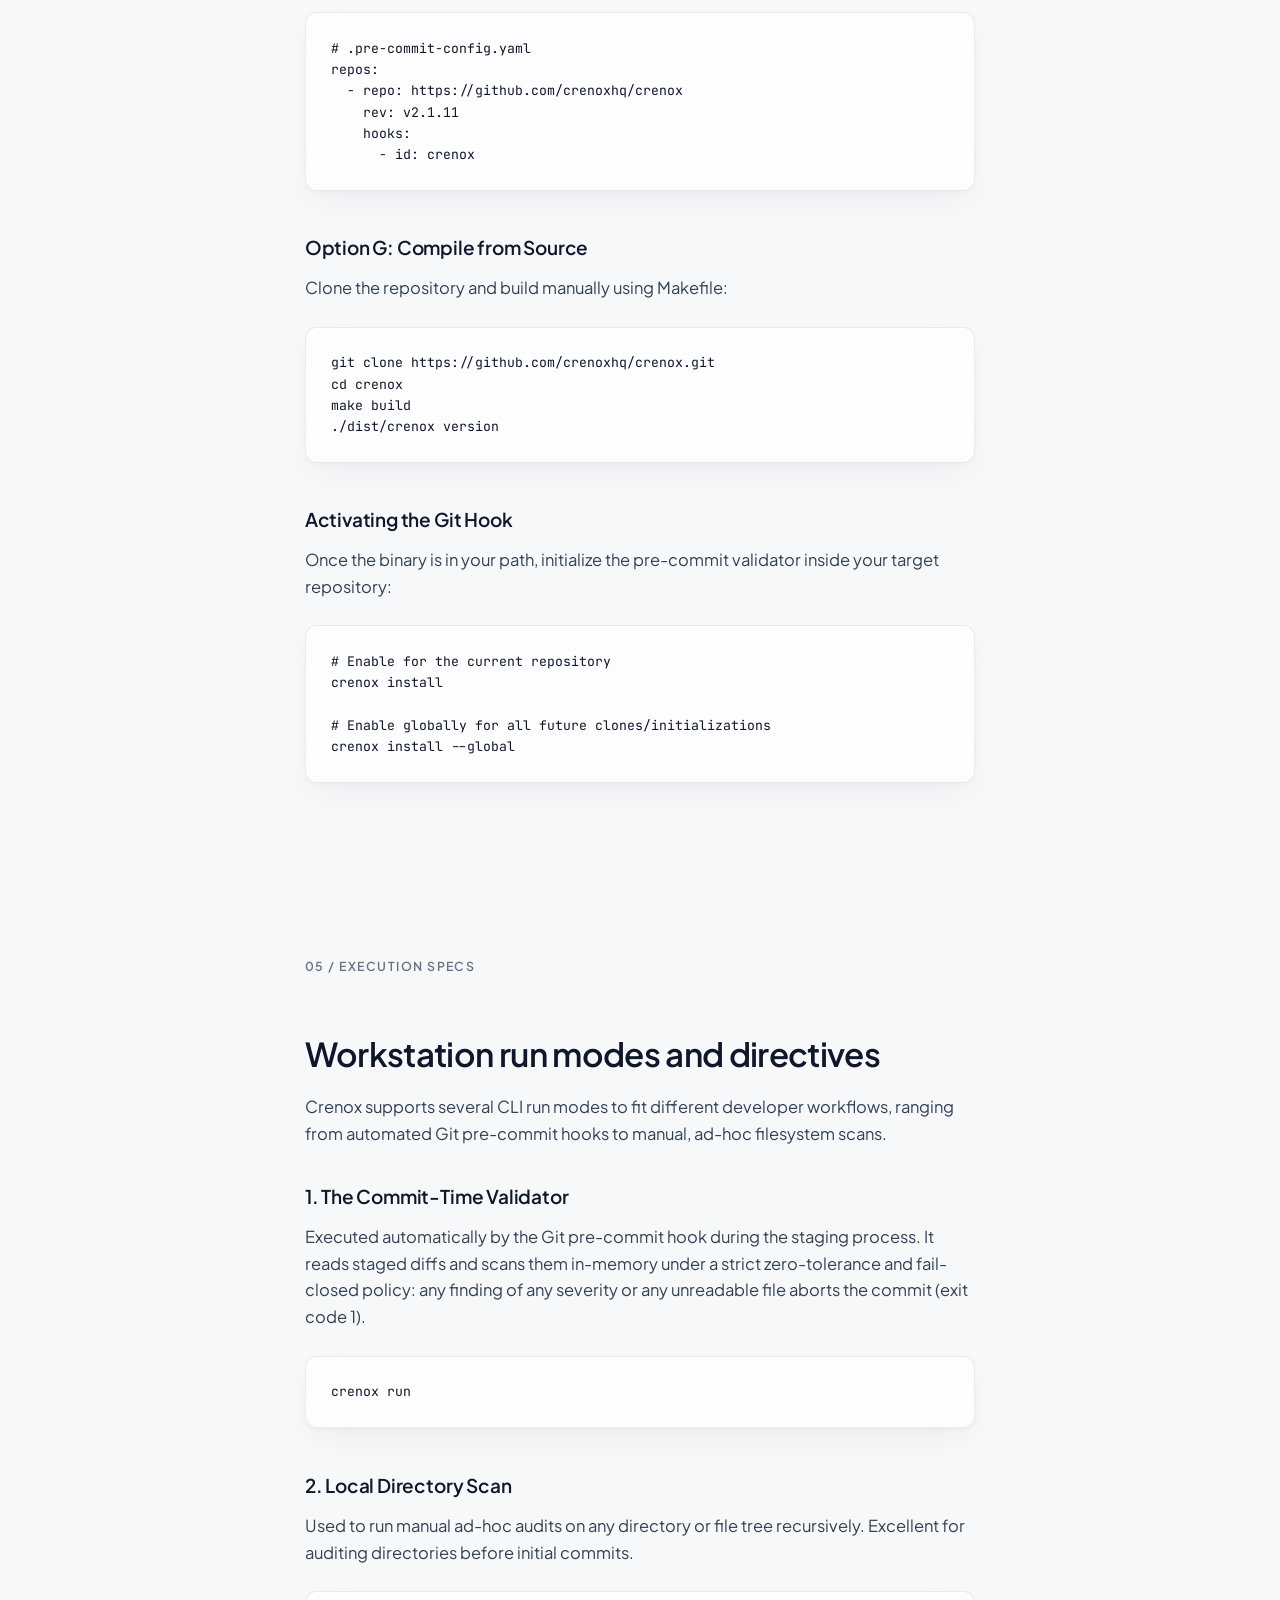
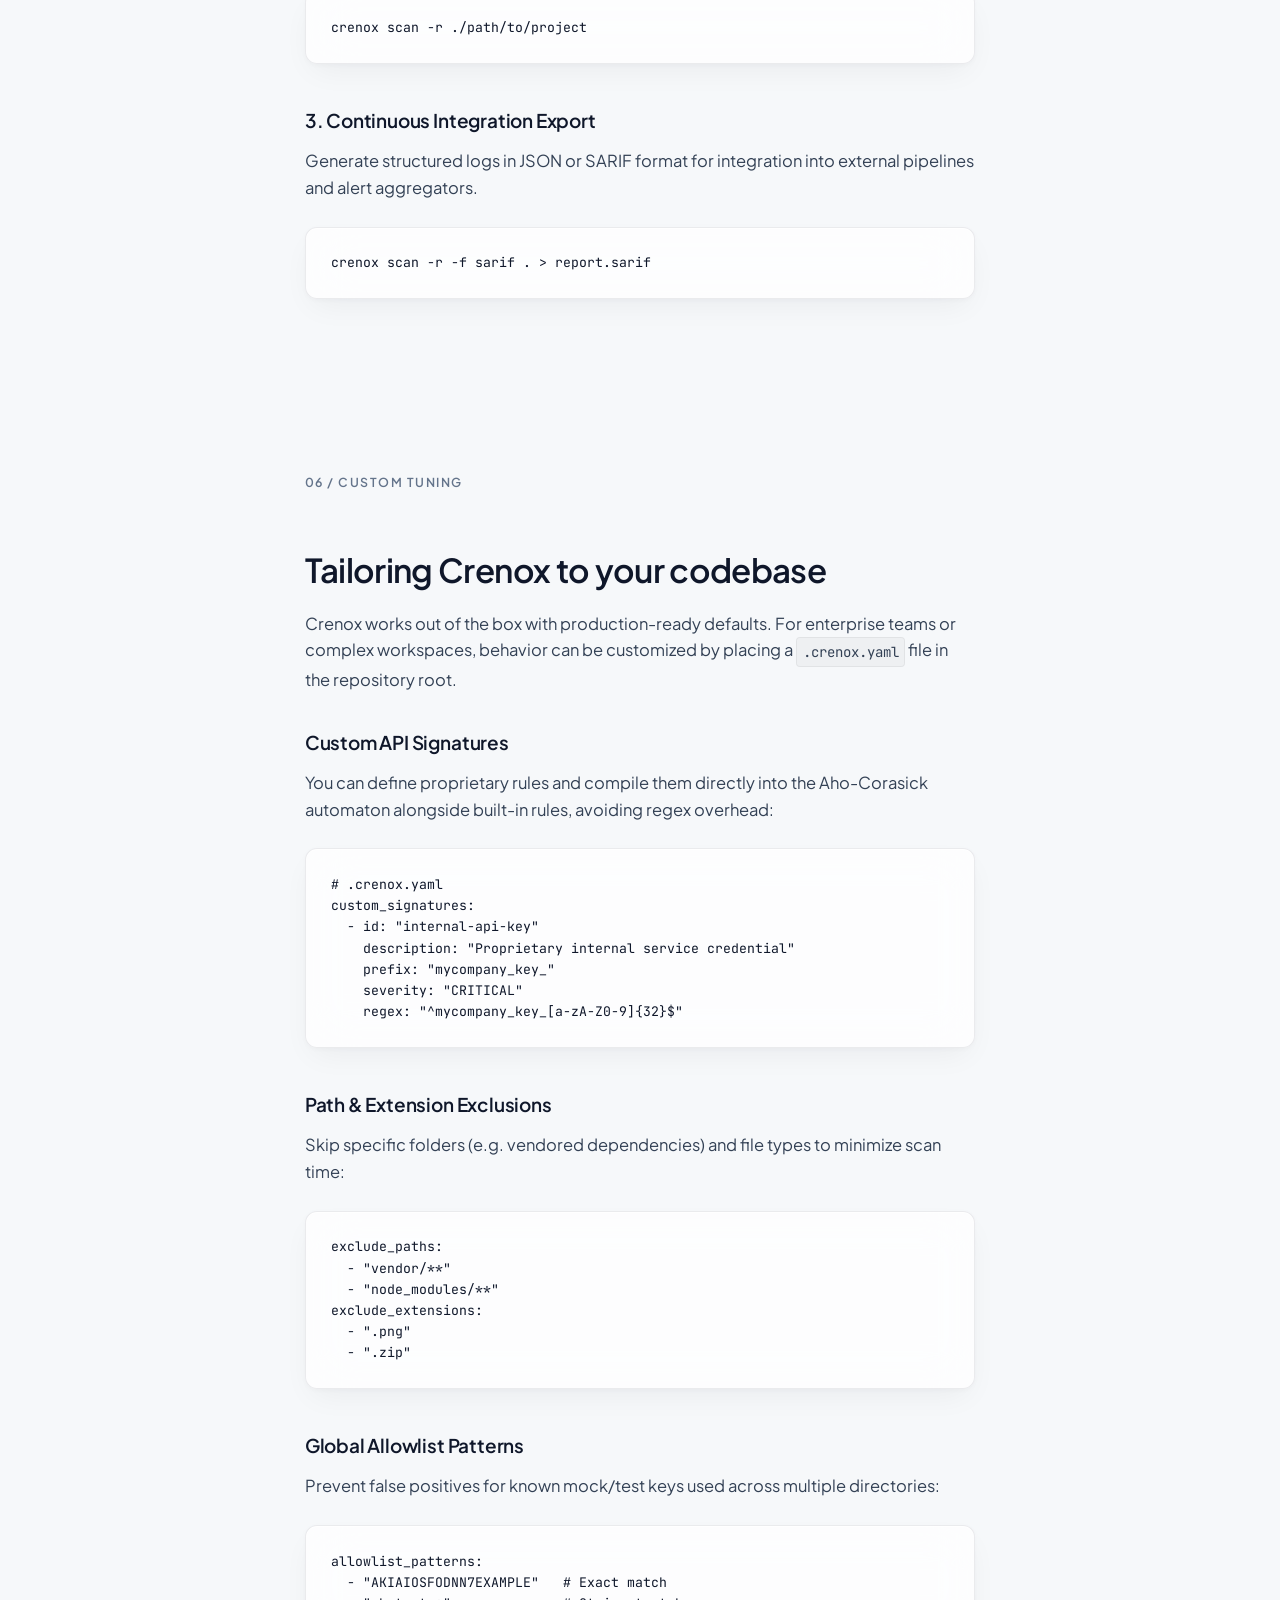
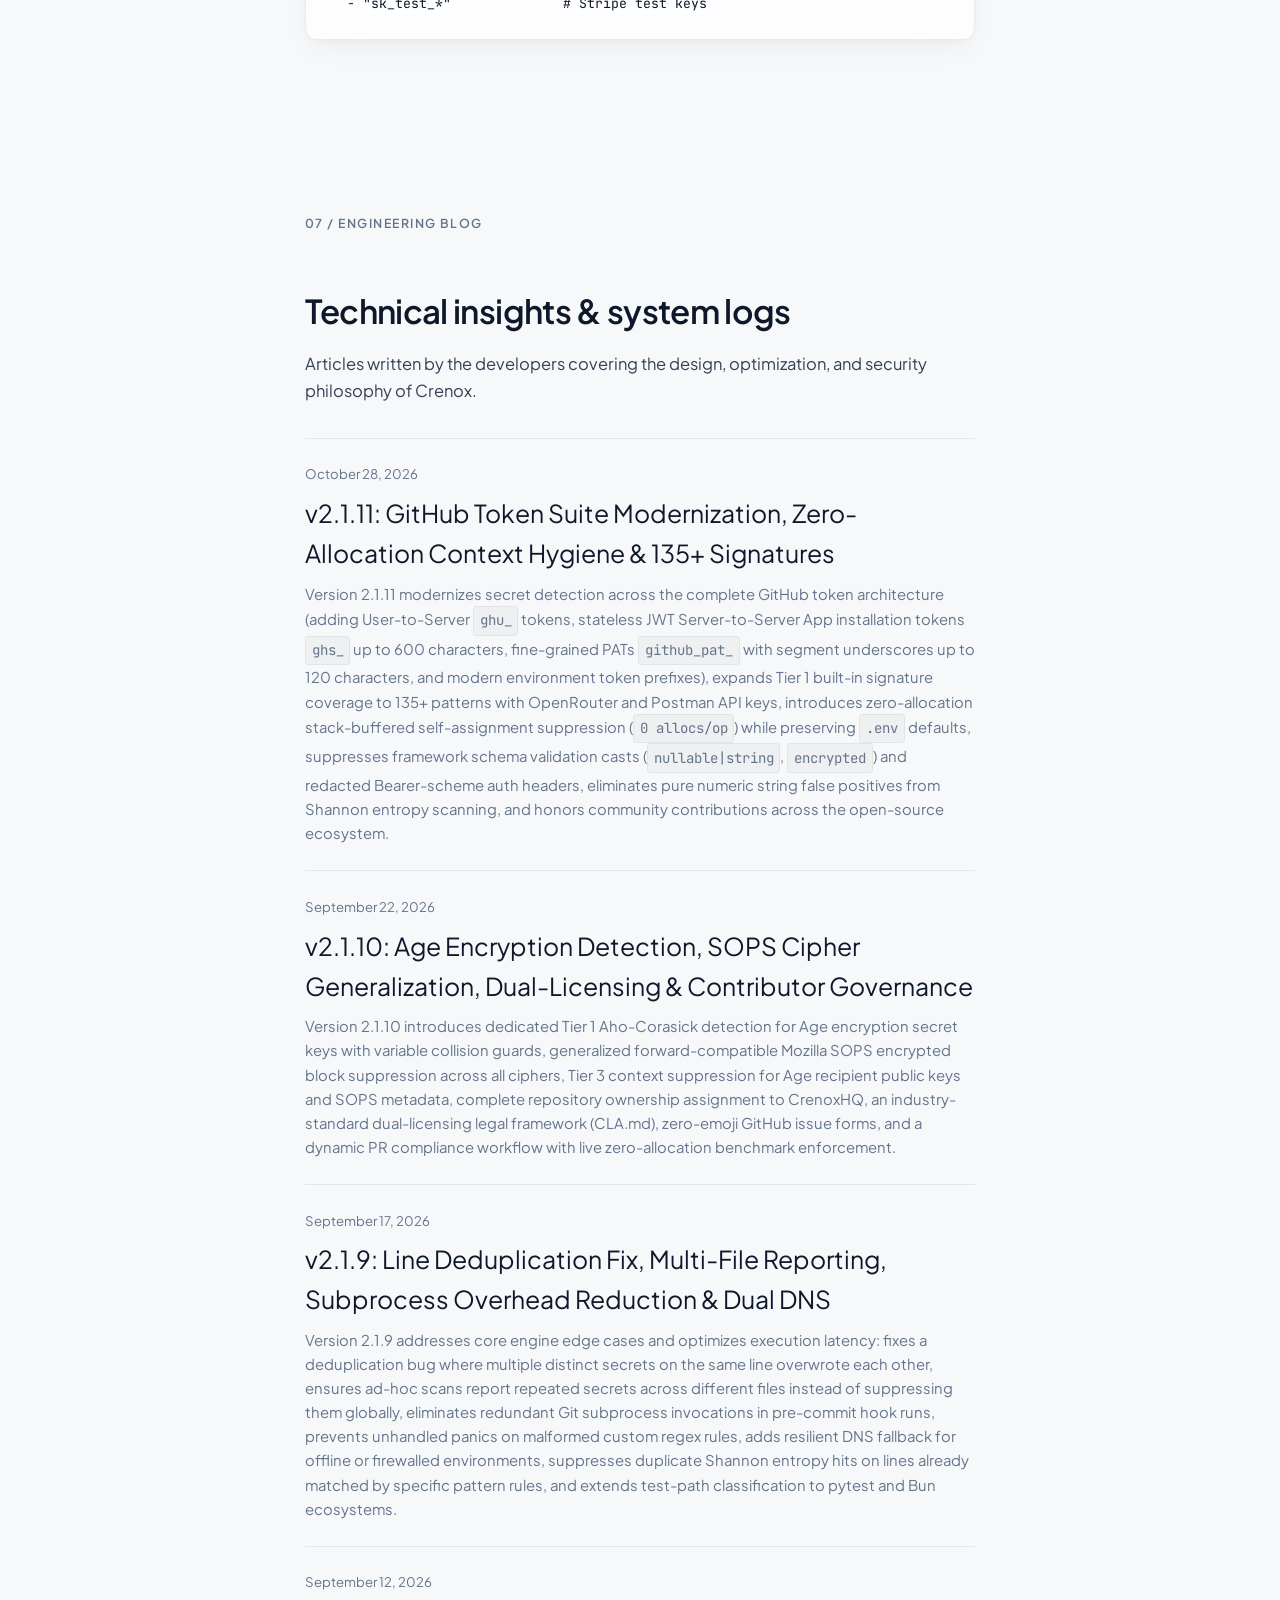
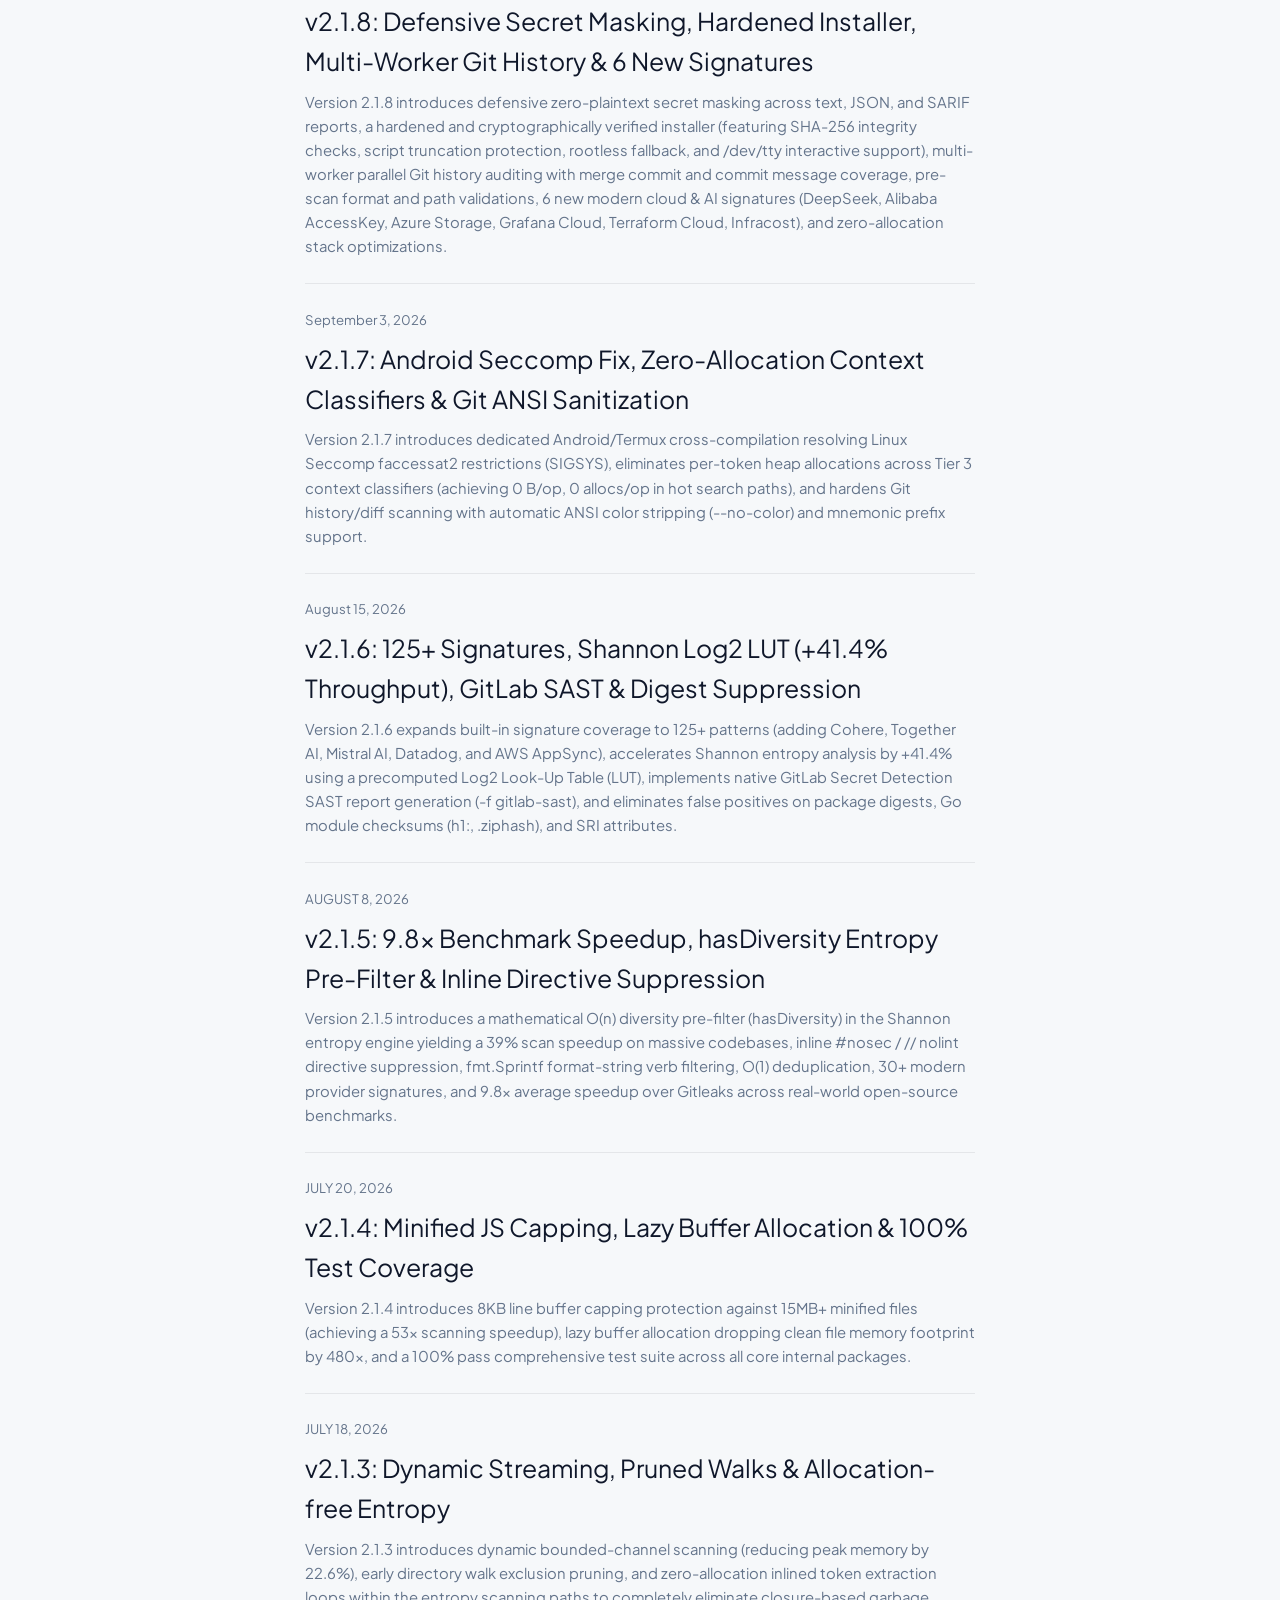
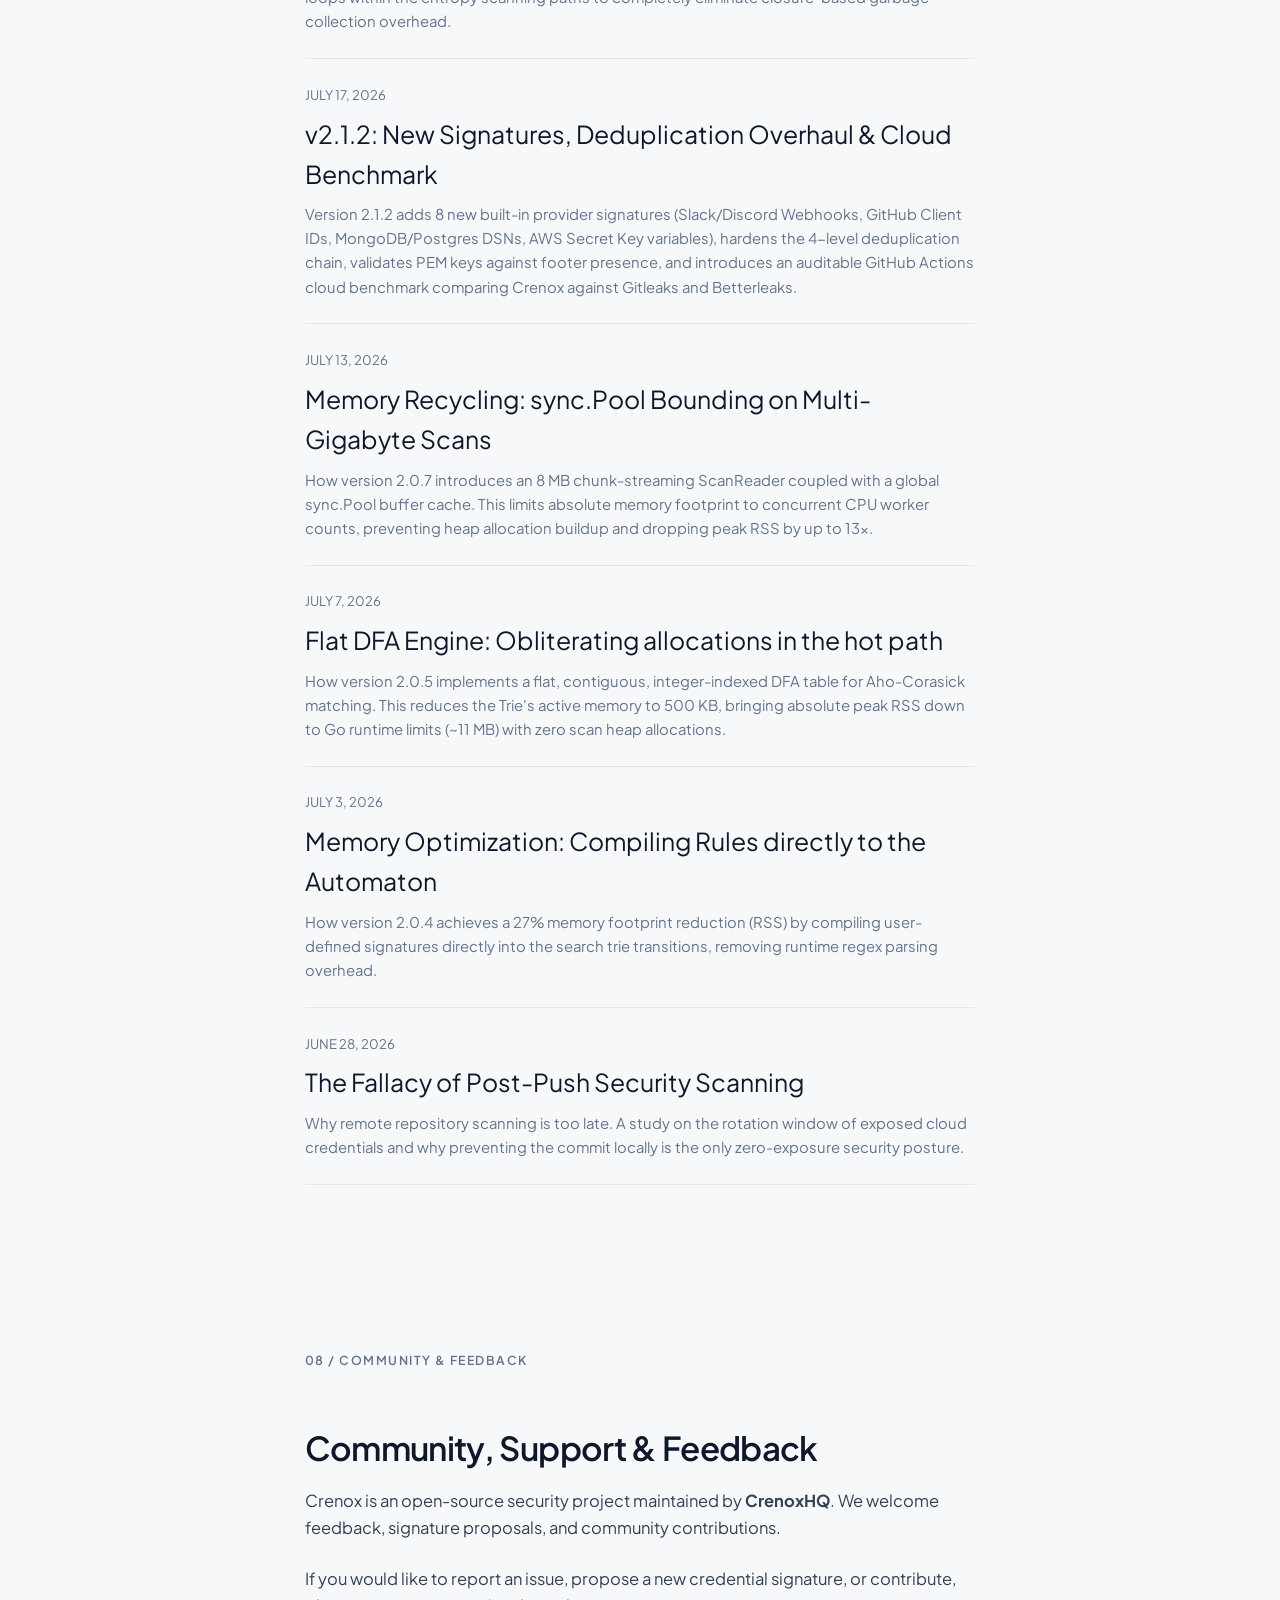
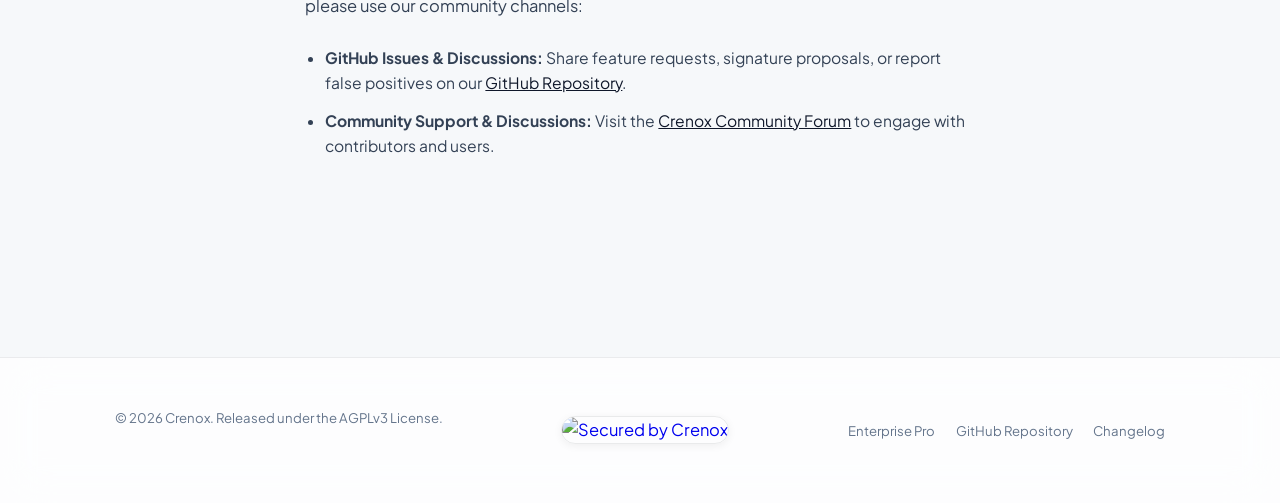
==== commit 1997eff6: "docs(web): modernize docs and activate crenox pro enterprise licensing - Update README to transition" ====
--- a/docs/index.html
+++ b/docs/index.html
@@ -14,9 +14,6 @@
     
     <!-- Canonical & Multilingual SEO (Hreflang) -->
     <link rel="canonical" href="https://crenoxhq.github.io/crenox/">
-    <link rel="alternate" hreflang="en" href="https://crenoxhq.github.io/crenox/">
-    <link rel="alternate" hreflang="ar" href="https://crenoxhq.github.io/crenox/index-ar.html">
-    <link rel="alternate" hreflang="x-default" href="https://crenoxhq.github.io/crenox/">
     <link rel="icon" type="image/png" href="favicon.png">
     <link rel="apple-touch-icon" href="logo.png">
     
@@ -118,9 +115,21 @@
     <link href="https://fonts.googleapis.com/css2?family=Instrument+Serif:ital@0;1&family=Plus+Jakarta+Sans:wght@300;400;500;600;700&family=JetBrains+Mono:wght@400;500;600&display=swap" rel="stylesheet">
     
     <!-- Stylesheet -->
-    <link rel="stylesheet" href="style.css?v=2.2.1">
+    <link rel="stylesheet" href="style.css?v=2.4.0">
     <!-- Asciinema Player CSS -->
     <link rel="stylesheet" href="https://cdn.jsdelivr.net/npm/asciinema-player@3/dist/bundle/asciinema-player.css">
+
+    <!-- Immediate Theme Restoration (Zero Flash) -->
+    <script>
+        (function() {
+            try {
+                var saved = localStorage.getItem('crenox_theme');
+                var prefersDark = window.matchMedia && window.matchMedia('(prefers-color-scheme: dark)').matches;
+                var theme = saved || (prefersDark ? 'dark' : 'light');
+                document.documentElement.setAttribute('data-theme', theme);
+            } catch (e) {}
+        })();
+    </script>
 </head>
 <body>
 
@@ -133,14 +142,23 @@
             </a>
             
             <div class="nav-controls">
-                <a href="pro.html" class="nav-enterprise-link" title="Crenox Pro Pre-Order">Crenox Pro (Pre-Order)</a>
-                <a href="index-ar.html" class="lang-switch-btn" aria-label="Switch to Arabic" title="العربية">
-                    <svg class="lang-icon" width="18" height="18" viewBox="0 0 24 24" fill="none" stroke="currentColor" stroke-width="2" stroke-linecap="round" stroke-linejoin="round">
-                        <circle cx="12" cy="12" r="10"></circle>
-                        <line x1="2" y1="12" x2="22" y2="12"></line>
-                        <path d="M12 2a15.3 15.3 0 0 1 4 10 15.3 15.3 0 0 1-4 10 15.3 15.3 0 0 1-4-10 15.3 15.3 0 0 1 4-10z"></path>
+                <button class="theme-toggle-btn" id="themeToggle" aria-label="Toggle Color Theme" title="Toggle Dark/Light Mode">
+                    <svg class="theme-icon-sun" width="18" height="18" viewBox="0 0 24 24" fill="none" stroke="currentColor" stroke-width="2" stroke-linecap="round" stroke-linejoin="round">
+                        <circle cx="12" cy="12" r="5"></circle>
+                        <line x1="12" y1="1" x2="12" y2="3"></line>
+                        <line x1="12" y1="21" x2="12" y2="23"></line>
+                        <line x1="4.22" y1="4.22" x2="5.64" y2="5.64"></line>
+                        <line x1="18.36" y1="18.36" x2="19.78" y2="19.78"></line>
+                        <line x1="1" y1="12" x2="3" y2="12"></line>
+                        <line x1="21" y1="12" x2="23" y2="12"></line>
+                        <line x1="4.22" y1="19.78" x2="5.64" y2="18.36"></line>
+                        <line x1="18.36" y1="5.64" x2="19.78" y2="4.22"></line>
                     </svg>
-                </a>
+                    <svg class="theme-icon-moon" width="18" height="18" viewBox="0 0 24 24" fill="none" stroke="currentColor" stroke-width="2" stroke-linecap="round" stroke-linejoin="round">
+                        <path d="M21 12.79A9 9 0 1 1 11.21 3 7 7 0 0 0 21 12.79z"></path>
+                    </svg>
+                </button>
+                <a href="pro.html" class="nav-enterprise-link" title="Crenox Pro — Free Trial &amp; Commercial Licensing">Crenox Pro</a>
                 <button class="menu-toggle" id="menuToggle" aria-label="Toggle Menu">
                     <span class="bar"></span>
                     <span class="bar"></span>
@@ -149,7 +167,7 @@
             </div>
 
             <div class="nav-links" id="navLinks">
-                <a href="pro.html" class="nav-link" title="Enterprise Pro Pre-Order">Enterprise Pro (Pre-Order)</a>
+                <a href="pro.html" class="nav-link" title="Crenox Pro — Enterprise Licensing &amp; Free Trial">Enterprise Pro</a>
                 <a href="#philosophy" class="nav-link">Philosophy</a>
                 <a href="#pipeline" class="nav-link">Pipeline</a>
                 <a href="#benchmarks" class="nav-link">Performance</a>
@@ -183,14 +201,147 @@
             <div class="hero-actions">
                 <a href="#installation" class="btn btn-primary">Deploy Crenox Free</a>
                 <a href="pro.html" class="btn btn-secondary">
-                    Crenox Pro (Pre-Order) &rarr;
+                    Crenox Pro (Free Trial &amp; Licensing) &rarr;
                 </a>
                 <a href="https://github.com/crenoxhq/crenox" target="_blank" class="btn btn-secondary">
                     GitHub Codebase
-                    <span class="btn-icon">↗</span>
+                    <svg width="12" height="12" viewBox="0 0 24 24" fill="none" stroke="currentColor" stroke-width="2" stroke-linecap="round" stroke-linejoin="round" style="margin-left: 0.35rem;"><line x1="7" y1="17" x2="17" y2="7"/><polyline points="7 7 17 7 17 17"/></svg>
                 </a>
             </div>
 
+            <!-- Official Installation Hub (From README.md) -->
+            <div class="install-hub">
+                <div class="install-hub-tabs">
+                    <button class="install-tab-btn active" data-tab="tab-curl">
+                        <svg width="15" height="15" viewBox="0 0 24 24" fill="none" stroke="currentColor" stroke-width="2" stroke-linecap="round" stroke-linejoin="round">
+                            <polyline points="4 17 10 11 4 5"></polyline>
+                            <line x1="12" y1="19" x2="20" y2="19"></line>
+                        </svg>
+                        curl
+                    </button>
+                    <button class="install-tab-btn" data-tab="tab-brew">
+                        <svg width="15" height="15" viewBox="0 0 24 24" fill="none" stroke="currentColor" stroke-width="2" stroke-linecap="round" stroke-linejoin="round">
+                            <path d="M18 8h1a4 4 0 0 1 0 8h-1"></path>
+                            <path d="M2 8h16v9a4 4 0 0 1-4 4H6a4 4 0 0 1-4-4V8z"></path>
+                            <line x1="6" y1="1" x2="6" y2="4"></line>
+                            <line x1="10" y1="1" x2="10" y2="4"></line>
+                            <line x1="14" y1="1" x2="14" y2="4"></line>
+                        </svg>
+                        brew
+                    </button>
+                    <button class="install-tab-btn" data-tab="tab-termux">
+                        <svg width="15" height="15" viewBox="0 0 24 24" fill="none" stroke="currentColor" stroke-width="2" stroke-linecap="round" stroke-linejoin="round">
+                            <rect x="4" y="4" width="16" height="16" rx="2"></rect>
+                            <polyline points="8 10 11 12 8 14"></polyline>
+                            <line x1="13" y1="14" x2="16" y2="14"></line>
+                        </svg>
+                        termux
+                    </button>
+                    <button class="install-tab-btn" data-tab="tab-go">
+                        <svg width="15" height="15" viewBox="0 0 24 24" fill="none" stroke="currentColor" stroke-width="2" stroke-linecap="round" stroke-linejoin="round">
+                            <circle cx="12" cy="12" r="10"></circle>
+                            <path d="M8 12h8"></path>
+                            <path d="M12 8l4 4-4 4"></path>
+                        </svg>
+                        go install
+                    </button>
+                    <button class="install-tab-btn" data-tab="tab-binaries">
+                        <svg width="15" height="15" viewBox="0 0 24 24" fill="none" stroke="currentColor" stroke-width="2" stroke-linecap="round" stroke-linejoin="round">
+                            <path d="M21 15v4a2 2 0 0 1-2 2H5a2 2 0 0 1-2-2v-4"></path>
+                            <polyline points="7 10 12 15 17 10"></polyline>
+                            <line x1="12" y1="15" x2="12" y2="3"></line>
+                        </svg>
+                        binaries
+                    </button>
+                </div>
+
+                <!-- Panel 1: Curl Automatic Installer -->
+                <div class="install-tab-panel active" id="tab-curl">
+                    <div class="install-cmd-row">
+                        <div class="install-cmd-code">
+                            <span class="install-cmd-prompt">$</span>
+                            <code>curl -fsSL https://crenoxhq.github.io/crenox/install.sh | bash</code>
+                        </div>
+                        <button class="copy-btn" data-copy="curl -fsSL https://crenoxhq.github.io/crenox/install.sh | bash" aria-label="Copy curl command">
+                            <svg width="14" height="14" viewBox="0 0 24 24" fill="none" stroke="currentColor" stroke-width="2" stroke-linecap="round" stroke-linejoin="round">
+                                <rect x="9" y="9" width="13" height="13" rx="2" ry="2"></rect>
+                                <path d="M5 15H4a2 2 0 0 1-2-2V4a2 2 0 0 1 2-2h9a2 2 0 0 1 2 2v1"></path>
+                            </svg>
+                            Copy
+                        </button>
+                    </div>
+                    <p class="install-cmd-desc">One-line installer with automatic OS/architecture detection (Linux, macOS, Termux) and SHA-256 integrity verification.</p>
+                </div>
+
+                <!-- Panel 2: Homebrew -->
+                <div class="install-tab-panel" id="tab-brew">
+                    <div class="install-cmd-row">
+                        <div class="install-cmd-code">
+                            <span class="install-cmd-prompt">$</span>
+                            <code>brew install crenoxhq/crenox/crenox</code>
+                        </div>
+                        <button class="copy-btn" data-copy="brew install crenoxhq/crenox/crenox" aria-label="Copy brew command">
+                            <svg width="14" height="14" viewBox="0 0 24 24" fill="none" stroke="currentColor" stroke-width="2" stroke-linecap="round" stroke-linejoin="round">
+                                <rect x="9" y="9" width="13" height="13" rx="2" ry="2"></rect>
+                                <path d="M5 15H4a2 2 0 0 1-2-2V4a2 2 0 0 1 2-2h9a2 2 0 0 1 2 2v1"></path>
+                            </svg>
+                            Copy
+                        </button>
+                    </div>
+                    <p class="install-cmd-desc">Install via the official Homebrew tap for macOS and Linux workstations.</p>
+                </div>
+
+                <!-- Panel 3: Termux -->
+                <div class="install-tab-panel" id="tab-termux">
+                    <div class="install-cmd-row">
+                        <div class="install-cmd-code">
+                            <span class="install-cmd-prompt">$</span>
+                            <code>pkg install tur-repo &amp;&amp; pkg install crenox</code>
+                        </div>
+                        <button class="copy-btn" data-copy="pkg install tur-repo && pkg install crenox" aria-label="Copy termux command">
+                            <svg width="14" height="14" viewBox="0 0 24 24" fill="none" stroke="currentColor" stroke-width="2" stroke-linecap="round" stroke-linejoin="round">
+                                <rect x="9" y="9" width="13" height="13" rx="2" ry="2"></rect>
+                                <path d="M5 15H4a2 2 0 0 1-2-2V4a2 2 0 0 1 2-2h9a2 2 0 0 1 2 2v1"></path>
+                            </svg>
+                            Copy
+                        </button>
+                    </div>
+                    <p class="install-cmd-desc">Native Android ARM64 deployment through the Termux User Repository (TUR).</p>
+                </div>
+
+                <!-- Panel 4: Go Toolchain -->
+                <div class="install-tab-panel" id="tab-go">
+                    <div class="install-cmd-row">
+                        <div class="install-cmd-code">
+                            <span class="install-cmd-prompt">$</span>
+                            <code>go install github.com/crenoxhq/crenox/v2/cmd/crenox@latest</code>
+                        </div>
+                        <button class="copy-btn" data-copy="go install github.com/crenoxhq/crenox/v2/cmd/crenox@latest" aria-label="Copy go install command">
+                            <svg width="14" height="14" viewBox="0 0 24 24" fill="none" stroke="currentColor" stroke-width="2" stroke-linecap="round" stroke-linejoin="round">
+                                <rect x="9" y="9" width="13" height="13" rx="2" ry="2"></rect>
+                                <path d="M5 15H4a2 2 0 0 1-2-2V4a2 2 0 0 1 2-2h9a2 2 0 0 1 2 2v1"></path>
+                            </svg>
+                            Copy
+                        </button>
+                    </div>
+                    <p class="install-cmd-desc">Build and compile directly into your $GOPATH/bin using Go 1.22 or later.</p>
+                </div>
+
+                <!-- Panel 5: Standalone Binaries -->
+                <div class="install-tab-panel" id="tab-binaries">
+                    <div class="install-cmd-row">
+                        <div class="install-cmd-code">
+                            <span class="install-cmd-prompt">→</span>
+                            <span style="font-size: 0.85rem;">Pre-compiled binaries for Linux, macOS, Windows, Android</span>
+                        </div>
+                        <a href="https://github.com/crenoxhq/crenox/releases/latest" target="_blank" rel="noopener noreferrer" class="btn btn-secondary" style="padding: 0.4rem 0.85rem; font-size: 0.8rem; text-decoration: none;">
+                            GitHub Releases
+                            <svg width="12" height="12" viewBox="0 0 24 24" fill="none" stroke="currentColor" stroke-width="2" stroke-linecap="round" stroke-linejoin="round" style="margin-left: 0.35rem;"><line x1="7" y1="17" x2="17" y2="7"/><polyline points="7 7 17 7 17 17"/></svg>
+                        </a>
+                    </div>
+                    <p class="install-cmd-desc">Direct standalone executable downloads with zero external runtime dependencies.</p>
+                </div>
+            </div>
 
             <!-- Video Demonstration -->
             <div class="hero-video-frame">
@@ -220,8 +371,8 @@
                             Centralized policy management, automated compliance audit trails, and fleet-wide enforcement for engineering teams.
                         </p>
                     </div>
-                    <a href="pro.html" class="tier-bridge-btn-pro" title="Crenox Pro Pre-Order">
-                        Enterprise Fleet (Pre-Order) &rarr;
+                    <a href="pro.html" class="tier-bridge-btn-pro" title="Crenox Pro — Free Trial &amp; Commercial Licensing">
+                        Start Free Trial / License &rarr;
                     </a>
                 </div>
             </div>
@@ -578,7 +729,7 @@
                 </a>
             </div>
             <div class="footer-links">
-                <a href="pro.html" class="footer-link">Enterprise Pro (Pre-Order)</a>
+                <a href="pro.html" class="footer-link">Enterprise Pro</a>
                 <a href="https://github.com/crenoxhq/crenox" target="_blank" class="footer-link">GitHub Repository</a>
                 <a href="https://github.com/crenoxhq/crenox/blob/main/CHANGELOG.md" target="_blank" class="footer-link">Changelog</a>
             </div>
@@ -586,7 +737,7 @@
     </footer>
 
     <!-- JavaScript -->
-    <script src="app.js?v=2.2.0"></script>
+    <script src="app.js?v=2.4.0"></script>
     <!-- Asciinema Player JS -->
     <script src="https://cdn.jsdelivr.net/npm/asciinema-player@3/dist/bundle/asciinema-player.min.js"></script>
     <script>
--- a/docs/style.css
+++ b/docs/style.css
@@ -1,33 +1,74 @@
 /* ==========================================================================
-   Crenox CSS Stylesheet (Dual English LTR & Arabic RTL Version)
-   Theme: Premium Utilitarian Minimalism & Editorial UI
-   Aesthetic: Multi-lingual spacing, typography, and alignments
+   Crenox CSS Stylesheet
+   Theme: Slate Light & Obsidian Dark with Frosted Glass Surfaces
    ========================================================================== */
 
 /* --- Custom Variables & Tokens --- */
 :root {
-    --bg-base: #FBFBFA;
-    --bg-surface: #FFFFFF;
-    --bg-surface-alt: #F7F6F3;
+    --bg-base: #F6F8FA;
+    --bg-surface: rgba(255, 255, 255, 0.74);
+    --bg-surface-solid: #FFFFFF;
+    --bg-surface-alt: rgba(241, 245, 249, 0.78);
+    --bg-glass-elevated: rgba(255, 255, 255, 0.86);
     
-    --color-text-primary: #111111;
-    --color-text-secondary: #2F3437;
-    --color-text-muted: #6E6E73;
+    --color-text-primary: #0F172A;
+    --color-text-secondary: #334155;
+    --color-text-muted: #64748B;
     
-    --color-border: #EAEAEA;
-    --color-border-hover: #D6D6D6;
+    --color-border: rgba(15, 23, 42, 0.08);
+    --color-border-hover: rgba(15, 23, 42, 0.18);
+    --glass-specular: inset 0 1px 0 0 rgba(255, 255, 255, 0.85);
+    --glass-shadow: 0 12px 32px -8px rgba(15, 23, 42, 0.06), 0 2px 6px rgba(15, 23, 42, 0.03);
+    --glass-shadow-hover: 0 20px 44px -10px rgba(15, 23, 42, 0.11), 0 4px 12px rgba(15, 23, 42, 0.05);
+    --glass-blur: saturate(180%) blur(24px);
+
+    --btn-primary-bg: #0F172A;
+    --btn-primary-text: #FFFFFF;
+    --btn-primary-hover: #1E293B;
+
+    --nav-bg: rgba(255, 255, 255, 0.72);
+    --nav-border: rgba(15, 23, 42, 0.09);
+
+    --code-bg: rgba(238, 242, 246, 0.80);
+    --code-border: rgba(15, 23, 42, 0.08);
     
-    /* English Typography */
+    /* Modern Sans-Serif Typography */
+    --font-sans: 'Plus Jakarta Sans', -apple-system, BlinkMacSystemFont, "Segoe UI", Helvetica, Arial, sans-serif;
     --font-sans-en: 'Plus Jakarta Sans', -apple-system, BlinkMacSystemFont, "Segoe UI", Helvetica, Arial, sans-serif;
-    --font-serif-en: 'Instrument Serif', 'Newsreader', 'Playfair Display', Georgia, serif;
-    
-    /* Arabic Typography */
-    --font-sans-ar: 'IBM Plex Sans Arabic', -apple-system, BlinkMacSystemFont, sans-serif;
-    --font-serif-ar: 'Amiri', serif;
-    
     --font-mono: 'JetBrains Mono', 'SF Mono', Monaco, Consolas, monospace;
     
-    --transition-clean: all 0.3s cubic-bezier(0.16, 1, 0.3, 1);
+    --transition-clean: all 0.25s cubic-bezier(0.16, 1, 0.3, 1);
+    --radius-crisp: 12px;
+    --radius-card: 18px;
+    --radius-pill: 9999px;
+}
+
+[data-theme="dark"] {
+    --bg-base: #0D0E12;
+    --bg-surface: rgba(22, 24, 31, 0.72);
+    --bg-surface-solid: #14161D;
+    --bg-surface-alt: rgba(31, 34, 44, 0.75);
+    --bg-glass-elevated: rgba(28, 31, 40, 0.84);
+    
+    --color-text-primary: #EDEDED;
+    --color-text-secondary: #A1A1AA;
+    --color-text-muted: #71717A;
+    
+    --color-border: rgba(255, 255, 255, 0.09);
+    --color-border-hover: rgba(255, 255, 255, 0.20);
+    --glass-specular: inset 0 1px 0 0 rgba(255, 255, 255, 0.12);
+    --glass-shadow: 0 16px 40px -10px rgba(0, 0, 0, 0.48), 0 4px 12px rgba(0, 0, 0, 0.28);
+    --glass-shadow-hover: 0 24px 52px -12px rgba(0, 0, 0, 0.65), 0 6px 16px rgba(0, 0, 0, 0.38);
+
+    --btn-primary-bg: #EDEDED;
+    --btn-primary-text: #0D0E12;
+    --btn-primary-hover: #FFFFFF;
+
+    --nav-bg: rgba(18, 20, 26, 0.72);
+    --nav-border: rgba(255, 255, 255, 0.11);
+
+    --code-bg: rgba(15, 17, 23, 0.84);
+    --code-border: rgba(255, 255, 255, 0.09);
 }
 
 /* --- Global Reset & Base Setup --- */
@@ -41,7 +82,7 @@
     scroll-behavior: smooth;
     background-color: var(--bg-base);
     color: var(--color-text-primary);
-    font-family: var(--font-sans-en);
+    font-family: var(--font-sans);
     font-size: 16.5px;
     overflow-x: hidden;
     -webkit-font-smoothing: antialiased;
@@ -52,18 +93,19 @@
     line-height: 1.625;
     direction: ltr;
     text-align: left;
-}
-
-/* --- RTL Arabic Override --- */
-html[dir="rtl"] {
-    font-family: var(--font-sans-ar);
-    font-size: 16px;
-}
-
-html[dir="rtl"] body {
-    direction: rtl;
-    text-align: right;
-    line-height: 1.7;
+    background-color: var(--bg-base);
+    background-image:
+        radial-gradient(ellipse 80% 50% at 50% -15%, rgba(120, 145, 195, 0.14), transparent),
+        radial-gradient(ellipse 60% 45% at 85% 25%, rgba(148, 163, 184, 0.09), transparent);
+    background-attachment: fixed;
+    color: var(--color-text-primary);
+    font-family: var(--font-sans);
+}
+
+[data-theme="dark"] body {
+    background-image:
+        radial-gradient(ellipse 80% 50% at 50% -15%, rgba(71, 85, 119, 0.18), transparent),
+        radial-gradient(ellipse 60% 45% at 85% 25%, rgba(51, 65, 85, 0.12), transparent);
 }
 
 /* --- Layout Grid Container (Reading Constraint) --- */
@@ -82,53 +124,34 @@
 
 /* --- Typography --- */
 h1 {
-    font-family: var(--font-serif-en);
-    font-weight: 400;
-    font-size: 3.5rem;
-    line-height: 1.05;
+    font-family: var(--font-sans);
+    font-weight: 700;
+    font-size: 3.25rem;
+    line-height: 1.1;
     letter-spacing: -0.03em;
     color: var(--color-text-primary);
-    margin-bottom: 2rem;
-}
-
-html[dir="rtl"] h1 {
-    font-family: var(--font-serif-ar);
-    font-weight: 700;
-    line-height: 1.25;
-    letter-spacing: 0;
+    margin-bottom: 1.5rem;
 }
 
 h2 {
-    font-family: var(--font-serif-en);
-    font-weight: 400;
-    font-size: 2.25rem;
-    line-height: 1.15;
+    font-family: var(--font-sans);
+    font-weight: 600;
+    font-size: 2rem;
+    line-height: 1.2;
     letter-spacing: -0.02em;
     color: var(--color-text-primary);
-    margin-top: 4rem;
+    margin-top: 3.5rem;
     margin-bottom: 1.25rem;
 }
 
-html[dir="rtl"] h2 {
-    font-family: var(--font-serif-ar);
-    font-weight: 700;
-    line-height: 1.3;
-    letter-spacing: 0;
-}
-
 h3 {
-    font-family: var(--font-sans-en);
+    font-family: var(--font-sans);
     font-weight: 600;
     font-size: 1.15rem;
     letter-spacing: -0.01em;
     color: var(--color-text-primary);
-    margin-top: 2.5rem;
+    margin-top: 2rem;
     margin-bottom: 0.75rem;
-}
-
-html[dir="rtl"] h3 {
-    font-family: var(--font-sans-ar);
-    font-weight: 600;
 }
 
 p {
@@ -138,22 +161,12 @@
     font-weight: 400;
 }
 
-html[dir="rtl"] p {
-    font-size: 0.95rem;
-    text-align: justify;
-}
-
 .text-lead {
-    font-size: 1.25rem;
-    line-height: 1.5;
-    color: var(--color-text-primary);
-    font-family: var(--font-serif-en);
-    margin-bottom: 2.5rem;
-}
-
-html[dir="rtl"] .text-lead {
-    font-family: var(--font-serif-ar);
+    font-size: 1.15rem;
     line-height: 1.6;
+    color: var(--color-text-secondary);
+    font-family: var(--font-sans);
+    margin-bottom: 2rem;
 }
 
 .text-muted {
@@ -178,8 +191,11 @@
 
 pre {
     background: var(--bg-surface);
+    backdrop-filter: var(--glass-blur);
+    -webkit-backdrop-filter: var(--glass-blur);
     border: 1px solid var(--color-border);
-    border-radius: 6px;
+    box-shadow: var(--glass-specular), var(--glass-shadow);
+    border-radius: var(--radius-crisp);
     padding: 1.5rem;
     overflow-x: auto;
     font-size: 0.8rem;
@@ -193,20 +209,9 @@
     border-left: 2px solid var(--color-text-primary);
     padding-left: 1.5rem;
     margin: 2rem 0;
-    font-family: var(--font-serif-en);
     font-size: 1.25rem;
     line-height: 1.4;
     color: var(--color-text-secondary);
-}
-
-html[dir="rtl"] blockquote {
-    border-right: 3px solid var(--color-text-primary);
-    border-left: none;
-    padding-right: 1.5rem;
-    padding-left: 0;
-    font-family: var(--font-serif-ar);
-    font-size: 1.3rem;
-    line-height: 1.5;
 }
 
 /* --- Eyebrow Badge Tag --- */
@@ -219,17 +224,13 @@
     margin-bottom: 1rem;
 }
 
-html[dir="rtl"] .eyebrow {
-    letter-spacing: 0.05em;
-}
-
 /* --- Buttons & CTAs --- */
 .btn {
     display: inline-flex;
     align-items: center;
     justify-content: center;
     gap: 0.5rem;
-    border-radius: 4px;
+    border-radius: var(--radius-crisp);
     font-weight: 500;
     font-size: 0.9rem;
     cursor: pointer;
@@ -238,27 +239,36 @@
 }
 
 .btn-primary {
-    background: #111111;
-    color: #ffffff;
-    padding: 0.5rem 1.25rem;
-    border: 1px solid #111111;
+    background: var(--btn-primary-bg);
+    color: var(--btn-primary-text);
+    padding: 0.6rem 1.35rem;
+    border: 1px solid var(--btn-primary-bg);
+    border-radius: var(--radius-pill);
+    box-shadow: 0 4px 14px rgba(0, 0, 0, 0.14);
 }
 
 .btn-primary:hover {
-    background: #333333;
-    border-color: #333333;
+    background: var(--btn-primary-hover);
+    border-color: var(--btn-primary-hover);
+    transform: translateY(-1px);
+    box-shadow: 0 8px 20px rgba(0, 0, 0, 0.2);
 }
 
 .btn-secondary {
-    background: #ffffff;
-    color: var(--color-text-primary);
-    padding: 0.5rem 1.25rem;
+    background: var(--bg-surface);
+    backdrop-filter: var(--glass-blur);
+    -webkit-backdrop-filter: var(--glass-blur);
+    color: var(--color-text-primary);
+    padding: 0.6rem 1.35rem;
     border: 1px solid var(--color-border);
+    border-radius: var(--radius-pill);
+    box-shadow: var(--glass-specular), 0 2px 8px rgba(0, 0, 0, 0.03);
 }
 
 .btn-secondary:hover {
-    background: var(--bg-base);
+    background: var(--bg-glass-elevated);
     border-color: var(--color-border-hover);
+    transform: translateY(-1px);
 }
 
 .btn-icon {
@@ -267,10 +277,6 @@
 
 .btn:hover .btn-icon {
     transform: translateX(2px);
-}
-
-html[dir="rtl"] .btn:hover .btn-icon {
-    transform: translateX(-2px); /* Mirror button animation in RTL */
 }
 
 /* --- Minimal Navigation (Floating Capsule) --- */
@@ -288,20 +294,28 @@
 
 .nav-wrapper {
     pointer-events: auto;
-    background: rgba(251, 251, 250, 0.85);
-    backdrop-filter: blur(12px);
-    -webkit-backdrop-filter: blur(12px);
-    border: 1px solid rgba(0, 0, 0, 0.06);
+    background: var(--nav-bg);
+    backdrop-filter: var(--glass-blur);
+    -webkit-backdrop-filter: var(--glass-blur);
+    border: 1px solid var(--nav-border);
     border-radius: 100px;
-    padding: 0.6rem 2rem;
-    box-shadow: 0 8px 32px rgba(0, 0, 0, 0.04);
+    padding: 0.55rem 1.75rem;
+    box-shadow: var(--glass-specular), var(--glass-shadow);
     display: flex;
     align-items: center;
     justify-content: space-between;
-    gap: 2rem;
+    flex-wrap: wrap;
     max-width: 1100px;
     width: calc(100% - 2rem);
     margin: 0 auto;
+    transition: all 0.28s cubic-bezier(0.16, 1, 0.3, 1);
+}
+
+.nav-bar.active .nav-wrapper {
+    border-radius: 22px;
+    background: var(--bg-glass-elevated);
+    box-shadow: var(--glass-specular), var(--glass-shadow-hover);
+    padding: 0.75rem 2rem 1.25rem;
 }
 
 .nav-logo {
@@ -328,53 +342,19 @@
     letter-spacing: -0.01em;
 }
 
-/* --- Menu Drawer Badge (Inside 3-bars mobile menu) --- */
+/* --- Menu Drawer Badge (Inside 3-bars menu) --- */
 .nav-menu-badge {
-    display: none;
-}
-
-@media (max-width: 1200px) {
-    .nav-menu-badge {
-        display: flex;
-        justify-content: center;
-        align-items: center;
-        margin-top: 1rem;
-        padding-top: 1rem;
-        border-top: 1px solid var(--color-border);
-    }
-
-    .nav-menu-badge a {
-        display: inline-flex;
-        align-items: center;
-        justify-content: center;
-        text-decoration: none;
-        border-radius: 9999px;
-        overflow: hidden;
-        border: 1px solid rgba(0, 0, 0, 0.08);
-        box-shadow: 0 2px 8px rgba(0, 0, 0, 0.06);
-        transition: opacity 0.2s ease, transform 0.2s ease;
-    }
-
-    .nav-menu-badge a:hover {
-        opacity: 0.85;
-        transform: translateY(-1px);
-    }
-
-    .nav-menu-badge img {
-        height: 24px;
-        display: block;
-        border-radius: 9999px;
-    }
-}
-
-/* --- Footer Badge (At the bottom of the page) --- */
-.footer-badge {
-    display: flex;
-    align-items: center;
+    display: flex;
     justify-content: center;
-}
-
-.footer-badge a {
+    align-items: center;
+    margin-top: 1rem;
+    padding-top: 1rem;
+    border-top: 1px solid var(--color-border);
+    grid-column: 1 / -1;
+    width: 100%;
+}
+
+.nav-menu-badge a {
     display: inline-flex;
     align-items: center;
     justify-content: center;
@@ -386,6 +366,36 @@
     transition: opacity 0.2s ease, transform 0.2s ease;
 }
 
+.nav-menu-badge a:hover {
+    opacity: 0.85;
+    transform: translateY(-1px);
+}
+
+.nav-menu-badge img {
+    height: 24px;
+    display: block;
+    border-radius: 9999px;
+}
+
+/* --- Footer Badge (At the bottom of the page) --- */
+.footer-badge {
+    display: flex;
+    align-items: center;
+    justify-content: center;
+}
+
+.footer-badge a {
+    display: inline-flex;
+    align-items: center;
+    justify-content: center;
+    text-decoration: none;
+    border-radius: 9999px;
+    overflow: hidden;
+    border: 1px solid rgba(0, 0, 0, 0.08);
+    box-shadow: 0 2px 8px rgba(0, 0, 0, 0.06);
+    transition: opacity 0.2s ease, transform 0.2s ease;
+}
+
 .footer-badge a:hover {
     opacity: 0.85;
     transform: translateY(-1px);
@@ -397,21 +407,43 @@
     border-radius: 9999px;
 }
 
+/* --- Navigation Options (Hidden by default, shown ONLY on click) --- */
 .nav-links {
-    display: flex;
-    gap: 0.5rem;
-    align-items: center;
-    flex-wrap: wrap;
+    display: none !important;
+    width: 100%;
+    margin-top: 0.65rem;
+    padding-top: 0.85rem;
+    border-top: 1px solid var(--color-border);
+    flex-direction: column;
+    gap: 0.25rem;
+    box-sizing: border-box;
+}
+
+/* Displayed ONLY when user clicks 3 bars */
+.nav-bar.active .nav-links {
+    display: flex !important;
+}
+
+@media (min-width: 768px) {
+    .nav-bar.active .nav-links {
+        display: grid !important;
+        grid-template-columns: repeat(3, 1fr);
+        gap: 0.4rem 0.8rem;
+    }
 }
 
 .nav-link {
     color: var(--color-text-secondary);
     text-decoration: none;
-    font-size: 0.8rem;
+    font-size: 0.88rem;
     font-weight: 500;
-    padding: 0.4rem 0.8rem;
-    border-radius: 100px;
+    padding: 0.65rem 0.9rem;
+    border-radius: 8px;
     transition: var(--transition-clean);
+    display: flex;
+    align-items: center;
+    box-sizing: border-box;
+    width: 100%;
 }
 
 .nav-link:hover {
@@ -440,19 +472,197 @@
 
 .lang-switch-btn:hover {
     color: var(--color-text-primary);
-    background: rgba(0, 0, 0, 0.04);
+    background: var(--bg-surface-alt);
+}
+
+.theme-toggle-btn {
+    display: flex;
+    align-items: center;
+    justify-content: center;
+    background: none;
+    border: none;
+    color: var(--color-text-secondary);
+    cursor: pointer;
+    padding: 0.5rem;
+    border-radius: 50%;
+    transition: var(--transition-clean);
+}
+
+.theme-toggle-btn:hover {
+    color: var(--color-text-primary);
+    background: var(--bg-surface-alt);
+}
+
+.theme-icon-moon {
+    display: none;
+}
+
+[data-theme="dark"] .theme-icon-sun {
+    display: none;
+}
+
+[data-theme="dark"] .theme-icon-moon {
+    display: block;
 }
 
 /* --- Hero & Sections --- */
 .hero-section {
-    padding-top: 9rem;
-    padding-bottom: 4rem;
+    padding-top: 8.5rem;
+    padding-bottom: 3.5rem;
 }
 
 .hero-actions {
     display: flex;
+    flex-wrap: wrap;
+    align-items: center;
     gap: 0.75rem;
-    margin-top: 2rem;
+    margin-top: 1.75rem;
+}
+
+/* --- Install Hub Component --- */
+.install-hub {
+    margin: 2rem 0 1.5rem;
+    background: var(--bg-surface);
+    backdrop-filter: var(--glass-blur);
+    -webkit-backdrop-filter: var(--glass-blur);
+    border: 1px solid var(--color-border);
+    border-radius: var(--radius-card);
+    overflow: hidden;
+    box-shadow: var(--glass-specular), var(--glass-shadow);
+    transition: var(--transition-clean);
+}
+
+.install-hub:hover {
+    border-color: var(--color-border-hover);
+    box-shadow: var(--glass-specular), var(--glass-shadow-hover);
+}
+
+.install-hub-tabs {
+    display: flex;
+    align-items: center;
+    gap: 0.25rem;
+    padding: 0.5rem 0.65rem 0;
+    background: var(--bg-surface-alt);
+    border-bottom: 1px solid var(--color-border);
+    overflow-x: auto;
+    scrollbar-width: none;
+}
+
+.install-hub-tabs::-webkit-scrollbar {
+    display: none;
+}
+
+.install-tab-btn {
+    display: inline-flex;
+    align-items: center;
+    gap: 0.45rem;
+    padding: 0.5rem 0.85rem;
+    background: transparent;
+    border: none;
+    border-bottom: 2px solid transparent;
+    color: var(--color-text-secondary);
+    font-family: var(--font-mono);
+    font-size: 0.82rem;
+    font-weight: 500;
+    cursor: pointer;
+    transition: var(--transition-clean);
+    white-space: nowrap;
+    border-top-left-radius: 8px;
+    border-top-right-radius: 8px;
+}
+
+.install-tab-btn:hover {
+    color: var(--color-text-primary);
+    background: rgba(0, 0, 0, 0.03);
+}
+
+[data-theme="dark"] .install-tab-btn:hover {
+    background: rgba(255, 255, 255, 0.04);
+}
+
+.install-tab-btn.active {
+    color: var(--color-text-primary);
+    border-bottom-color: var(--color-text-primary);
+    background: var(--bg-surface);
+    font-weight: 600;
+}
+
+.install-tab-panel {
+    display: none;
+    padding: 1.15rem 1.35rem;
+}
+
+.install-tab-panel.active {
+    display: block;
+}
+
+.install-cmd-row {
+    display: flex;
+    align-items: center;
+    justify-content: space-between;
+    background: var(--code-bg);
+    border: 1px solid var(--code-border);
+    border-radius: 10px;
+    padding: 0.65rem 0.95rem;
+    gap: 1rem;
+    direction: ltr;
+    text-align: left;
+}
+
+.install-cmd-code {
+    display: flex;
+    align-items: center;
+    gap: 0.65rem;
+    font-family: var(--font-mono);
+    font-size: 0.88rem;
+    color: var(--color-text-primary);
+    overflow-x: auto;
+    white-space: nowrap;
+}
+
+.install-cmd-prompt {
+    color: var(--color-text-muted);
+    user-select: none;
+}
+
+.install-cmd-desc {
+    font-size: 0.82rem;
+    color: var(--color-text-muted);
+    margin-top: 0.65rem;
+    margin-bottom: 0;
+    line-height: 1.45;
+}
+
+.copy-btn {
+    display: inline-flex;
+    align-items: center;
+    gap: 0.4rem;
+    background: var(--bg-surface);
+    backdrop-filter: var(--glass-blur);
+    -webkit-backdrop-filter: var(--glass-blur);
+    border: 1px solid var(--color-border);
+    color: var(--color-text-secondary);
+    padding: 0.4rem 0.75rem;
+    border-radius: 8px;
+    font-size: 0.75rem;
+    font-weight: 500;
+    cursor: pointer;
+    transition: var(--transition-clean);
+    font-family: var(--font-sans-en);
+    user-select: none;
+    flex-shrink: 0;
+}
+
+.copy-btn:hover {
+    color: var(--color-text-primary);
+    border-color: var(--color-border-hover);
+    background: var(--bg-glass-elevated);
+}
+
+.copy-btn.copied {
+    color: var(--color-text-primary);
+    border-color: var(--color-text-primary);
+    background: var(--bg-surface-alt);
 }
 
 .section {
@@ -463,49 +673,73 @@
 .bento-grid {
     display: grid;
     grid-template-columns: repeat(12, 1fr);
-    gap: 1.5rem;
+    gap: 1.25rem;
     width: 100%;
+    margin-top: 2rem;
+    margin-bottom: 2rem;
     text-align: left;
 }
 
-html[dir="rtl"] .bento-grid {
-    text-align: right;
-}
-
+.col-span-12 { grid-column: span 12; }
+.col-span-8 { grid-column: span 8; }
+.col-span-6 { grid-column: span 6; }
 .col-span-4 { grid-column: span 4; }
+
+@media (max-width: 768px) {
+    .col-span-8, .col-span-6, .col-span-4 {
+        grid-column: span 12;
+    }
+}
 
 .bento-card {
     background: var(--bg-surface);
+    backdrop-filter: var(--glass-blur);
+    -webkit-backdrop-filter: var(--glass-blur);
     border: 1px solid var(--color-border);
-    border-radius: var(--radius-crisp);
-    padding: 2rem;
+    border-radius: var(--radius-card);
+    box-shadow: var(--glass-specular), var(--glass-shadow);
+    padding: 1.75rem;
     transition: var(--transition-clean);
+    display: flex;
+    flex-direction: column;
+    justify-content: space-between;
 }
 
 .bento-card:hover {
     border-color: var(--color-border-hover);
+    box-shadow: var(--glass-specular), var(--glass-shadow-hover);
+    transform: translateY(-2px);
+}
+
+.bento-tag {
+    display: inline-block;
+    font-size: 0.72rem;
+    text-transform: uppercase;
+    letter-spacing: 0.06em;
+    font-weight: 600;
+    color: var(--color-text-muted);
+    margin-bottom: 0.75rem;
 }
 
 .bento-title {
-    font-size: 1.1rem;
-    margin-bottom: 0.5rem;
+    font-size: 1.15rem;
+    font-weight: 600;
+    color: var(--color-text-primary);
+    margin-bottom: 0.6rem;
+    letter-spacing: -0.01em;
 }
 
 .bento-desc {
-    font-size: 0.85rem;
+    font-size: 0.9rem;
     color: var(--color-text-secondary);
-    line-height: 1.5;
-}
-
-html[dir="rtl"] .bento-desc {
-    line-height: 1.6;
+    line-height: 1.55;
 }
 
 .inline-pre {
     background: var(--bg-surface-alt);
     border: 1px solid var(--color-border);
     padding: 0.5rem 0.75rem;
-    border-radius: 4px;
+    border-radius: 6px;
     font-size: 0.75rem;
     width: 100%;
     margin-top: 1rem;
@@ -518,11 +752,13 @@
 .spec-table-wrapper {
     margin: 2rem 0;
     border: 1px solid var(--color-border);
-    border-radius: 8px;
+    border-radius: var(--radius-card);
     background: var(--bg-surface);
+    backdrop-filter: var(--glass-blur);
+    -webkit-backdrop-filter: var(--glass-blur);
     overflow-x: auto;
     -webkit-overflow-scrolling: touch;
-    box-shadow: 0 2px 10px rgba(0, 0, 0, 0.02);
+    box-shadow: var(--glass-specular), var(--glass-shadow);
 }
 
 .spec-table {
@@ -533,11 +769,6 @@
     min-width: 600px;
 }
 
-html[dir="rtl"] .spec-table {
-    text-align: right;
-    font-size: 0.88rem;
-}
-
 .spec-table th, .spec-table td {
     padding: 1.1rem 1.25rem;
     border-bottom: 1px solid var(--color-border);
@@ -545,7 +776,7 @@
 }
 
 .spec-table th {
-    background: var(--bg-base);
+    background: var(--bg-surface-alt);
     font-size: 0.78rem;
     text-transform: uppercase;
     letter-spacing: 0.05em;
@@ -562,6 +793,201 @@
     color: var(--color-text-primary);
 }
 
+/* --- Enterprise Pro Callout & Comparison Styles --- */
+.pro-callout-card {
+    background: var(--bg-surface);
+    backdrop-filter: var(--glass-blur);
+    -webkit-backdrop-filter: var(--glass-blur);
+    border: 1px solid var(--color-border);
+    border-radius: var(--radius-card);
+    padding: 1.75rem 2rem;
+    margin-top: 2.5rem;
+    display: flex;
+    align-items: center;
+    justify-content: space-between;
+    gap: 2rem;
+    position: relative;
+    box-shadow: var(--glass-specular), var(--glass-shadow);
+    border-left: 3px solid var(--color-text-primary);
+    transition: var(--transition-clean);
+}
+
+.pro-callout-card:hover {
+    border-color: var(--color-border-hover);
+    box-shadow: var(--glass-specular), var(--glass-shadow-hover);
+}
+
+.pro-callout-content {
+    flex: 1;
+}
+
+.pro-callout-badge {
+    display: inline-flex;
+    align-items: center;
+    gap: 0.5rem;
+    font-family: var(--font-mono);
+    font-size: 0.72rem;
+    font-weight: 700;
+    text-transform: uppercase;
+    letter-spacing: 0.08em;
+    color: var(--color-text-primary);
+    background: var(--bg-surface-alt);
+    padding: 0.2rem 0.65rem;
+    border-radius: 4px;
+    margin-bottom: 0.75rem;
+}
+
+.pro-badge-dot {
+    width: 6px;
+    height: 6px;
+    border-radius: 50%;
+    background-color: var(--color-text-primary);
+}
+
+.pro-callout-title {
+    font-size: 1.2rem;
+    font-weight: 600;
+    color: var(--color-text-primary);
+    margin-top: 0;
+    margin-bottom: 0.4rem;
+    letter-spacing: -0.01em;
+}
+
+.pro-callout-desc {
+    font-size: 0.92rem;
+    color: var(--color-text-secondary);
+    margin-bottom: 0;
+    line-height: 1.55;
+}
+
+.pro-callout-action {
+    flex-shrink: 0;
+}
+
+.btn-pro {
+    background: var(--btn-primary-bg);
+    color: var(--btn-primary-text);
+    padding: 0.65rem 1.35rem;
+    border: 1px solid var(--btn-primary-bg);
+    border-radius: var(--radius-crisp);
+    font-weight: 600;
+    font-size: 0.88rem;
+    white-space: nowrap;
+}
+
+.btn-pro:hover {
+    background: var(--btn-primary-hover);
+    border-color: var(--btn-primary-hover);
+    color: var(--btn-primary-text);
+}
+
+/* Enterprise Comparison Grid */
+.enterprise-comparison-grid {
+    display: grid;
+    grid-template-columns: 1fr 1fr;
+    gap: 1.5rem;
+    margin-top: 2rem;
+    margin-bottom: 2rem;
+}
+
+.enterprise-card {
+    background: var(--bg-surface);
+    backdrop-filter: var(--glass-blur);
+    -webkit-backdrop-filter: var(--glass-blur);
+    border: 1px solid var(--color-border);
+    border-radius: var(--radius-card);
+    box-shadow: var(--glass-specular), var(--glass-shadow);
+    padding: 2rem;
+    display: flex;
+    flex-direction: column;
+    justify-content: space-between;
+}
+
+.enterprise-card.featured {
+    background: var(--bg-glass-elevated);
+    border-color: var(--color-text-primary);
+    box-shadow: var(--glass-specular), var(--glass-shadow-hover);
+    position: relative;
+}
+
+.enterprise-card-header {
+    margin-bottom: 1.25rem;
+}
+
+.enterprise-card-tag {
+    font-family: var(--font-mono);
+    font-size: 0.72rem;
+    font-weight: 700;
+    text-transform: uppercase;
+    letter-spacing: 0.08em;
+    color: var(--color-text-muted);
+    margin-bottom: 0.5rem;
+}
+
+.enterprise-card.featured .enterprise-card-tag {
+    color: #0F172A;
+}
+
+.enterprise-card-title {
+    font-size: 1.35rem;
+    font-weight: 600;
+    color: var(--color-text-primary);
+    margin-bottom: 0.5rem;
+    letter-spacing: -0.01em;
+}
+
+.enterprise-card-desc {
+    font-size: 0.9rem;
+    color: var(--color-text-secondary);
+    line-height: 1.55;
+    margin-bottom: 1.5rem;
+}
+
+.enterprise-feature-list {
+    list-style: none;
+    padding: 0;
+    margin: 0 0 2rem 0;
+}
+
+.enterprise-feature-item {
+    font-size: 0.88rem;
+    color: var(--color-text-secondary);
+    padding: 0.45rem 0;
+    border-bottom: 1px solid rgba(0, 0, 0, 0.04);
+    display: flex;
+    align-items: flex-start;
+    gap: 0.6rem;
+    line-height: 1.5;
+}
+
+.enterprise-feature-item:last-child {
+    border-bottom: none;
+}
+
+.feature-check {
+    color: #059669;
+    font-weight: bold;
+    flex-shrink: 0;
+}
+
+@media (max-width: 768px) {
+    .enterprise-comparison-grid {
+        grid-template-columns: 1fr;
+    }
+    .pro-callout-card {
+        flex-direction: column;
+        align-items: flex-start;
+        gap: 1.25rem;
+        padding: 1.25rem;
+    }
+    .pro-callout-action {
+        width: 100%;
+    }
+    .btn-pro {
+        width: 100%;
+    }
+}
+
 /* --- Scroll Fade Entry Animation (Statically Visible) --- */
 .scroll-fade {
     opacity: 1;
@@ -572,6 +998,8 @@
 .footer {
     border-top: 1px solid var(--color-border);
     background: var(--bg-surface);
+    backdrop-filter: var(--glass-blur);
+    -webkit-backdrop-filter: var(--glass-blur);
     padding: 3rem 0;
     margin-top: 6rem;
 }
@@ -603,9 +1031,9 @@
     color: var(--color-text-primary);
 }
 
-/* --- Hamburger Menu Toggle --- */
+/* --- Hamburger Menu Toggle (Always accessible) --- */
 .menu-toggle {
-    display: none;
+    display: flex !important;
     background: none;
     border: none;
     cursor: pointer;
@@ -636,67 +1064,22 @@
 }
 
 /* --- Responsive Media Queries --- */
-@media (max-width: 1200px) {
-    .menu-toggle {
-        display: flex;
-    }
-
+@media (max-width: 768px) {
     .nav-wrapper {
-        border-radius: 30px;
-        padding: 0.6rem 1.5rem;
-        flex-direction: row;
-        align-items: center;
-        flex-wrap: wrap;
-        transition: all 0.4s cubic-bezier(0.16, 1, 0.3, 1);
-    }
-
-    /* Expand floating wrapper capsule when active */
-    .nav-bar.active .nav-wrapper {
-        border-radius: 24px;
-        background: rgba(251, 251, 250, 0.98);
-        box-shadow: 0 10px 40px rgba(0, 0, 0, 0.08);
+        padding: 0.45rem 1rem;
+        gap: 0.5rem;
     }
 
     .nav-links {
-        display: none;
-        width: 100%;
-        flex-direction: column;
-        align-items: stretch;
-        gap: 0.5rem;
-        padding: 1.5rem 0 1rem 0;
-        border-top: 1px solid var(--color-border);
-        margin-top: 0.5rem;
-        flex-wrap: nowrap;
-    }
-
-    .nav-bar.active .nav-links {
-        display: flex;
+        gap: 0.3rem;
     }
 
     .nav-link {
-        width: 100%;
-        box-sizing: border-box;
-        padding: 0.75rem 1rem;
-        font-size: 0.9rem;
-        border-radius: 8px;
-    }
-
-    .lang-switch {
-        margin-top: 0.5rem;
-        text-align: center;
-        width: 100%;
-        display: block;
-        box-sizing: border-box;
-    }
-}
-
-@media (max-width: 768px) {
+        font-size: 0.72rem;
+        padding: 0.3rem 0.5rem;
+    }
     html {
         font-size: 16px;
-    }
-    
-    html[dir="rtl"] {
-        font-size: 15px;
     }
     
     h1 {
@@ -771,3 +1154,184 @@
         white-space: nowrap;
     }
 }
+
+/* --- High-End Cinematic Video Showcase --- */
+.hero-video-frame {
+    margin: 2.75rem auto 3.25rem auto;
+    position: relative;
+    max-width: 900px;
+    background: #000000;
+    border-radius: 12px;
+    border: 1px solid rgba(0, 0, 0, 0.1);
+    box-shadow: 0 30px 60px -15px rgba(0, 0, 0, 0.18), 0 10px 24px -8px rgba(0, 0, 0, 0.08);
+    overflow: hidden;
+    line-height: 0;
+}
+
+.hero-video-player {
+    width: 100%;
+    height: auto;
+    display: block;
+    max-height: 520px;
+    background: #000000;
+    outline: none;
+    object-fit: cover;
+}
+
+/* --- Discreet Enterprise Pro Nav Link --- */
+.nav-enterprise-link {
+    font-family: var(--font-mono);
+    font-size: 0.74rem;
+    font-weight: 700;
+    color: var(--color-text-primary);
+    text-decoration: none;
+    background: var(--bg-surface-alt);
+    padding: 0.35rem 0.75rem;
+    border-radius: 100px;
+    border: 1px solid var(--color-border);
+    transition: var(--transition-clean);
+    white-space: nowrap;
+}
+
+.nav-enterprise-link:hover {
+    background: var(--bg-surface);
+    border-color: var(--color-border-hover);
+}
+
+/* --- Edition Architecture Bridge Card --- */
+.tier-bridge-card {
+    display: grid;
+    grid-template-columns: 1fr 1fr;
+    gap: 0;
+    background: var(--bg-surface);
+    backdrop-filter: var(--glass-blur);
+    -webkit-backdrop-filter: var(--glass-blur);
+    border: 1px solid var(--color-border);
+    border-radius: var(--radius-card);
+    margin: 3rem 0;
+    box-shadow: var(--glass-specular), var(--glass-shadow);
+    overflow: hidden;
+    transition: var(--transition-clean);
+}
+
+.tier-bridge-card:hover {
+    border-color: var(--color-border-hover);
+    box-shadow: var(--glass-specular), var(--glass-shadow-hover);
+}
+
+@media (max-width: 768px) {
+    .tier-bridge-card {
+        grid-template-columns: 1fr;
+    }
+}
+
+.tier-bridge-side {
+    padding: 2.25rem 2.25rem;
+    display: flex;
+    flex-direction: column;
+    justify-content: space-between;
+}
+
+.tier-bridge-side:first-child {
+    background: var(--bg-surface-alt);
+    border-right: 1px solid var(--color-border);
+}
+
+@media (max-width: 768px) {
+    .tier-bridge-side:first-child {
+        border-right: none;
+        border-bottom: 1px solid var(--color-border);
+    }
+}
+
+.tier-bridge-tag {
+    font-family: var(--font-mono);
+    font-size: 0.7rem;
+    font-weight: 700;
+    text-transform: uppercase;
+    letter-spacing: 0.08em;
+    color: var(--color-text-muted);
+    margin-bottom: 0.5rem;
+}
+
+.tier-bridge-tag.pro {
+    color: var(--color-text-primary);
+}
+
+.tier-bridge-heading {
+    font-size: 1.35rem;
+    font-weight: 700;
+    color: var(--color-text-primary);
+    margin-bottom: 0.55rem;
+    letter-spacing: -0.01em;
+}
+
+.tier-bridge-desc {
+    font-size: 0.92rem;
+    color: var(--color-text-secondary);
+    line-height: 1.6;
+    margin-bottom: 1.75rem;
+    flex-grow: 1;
+}
+
+.tier-bridge-action {
+    display: inline-flex;
+    align-items: center;
+    gap: 0.4rem;
+    font-size: 0.88rem;
+    font-weight: 600;
+    text-decoration: none;
+    color: var(--color-text-primary);
+}
+
+.tier-bridge-action:hover {
+    text-decoration: underline;
+    text-underline-offset: 3px;
+}
+
+.tier-bridge-btn-pro {
+    background: var(--btn-primary-bg);
+    color: var(--btn-primary-text) !important;
+    padding: 0.6rem 1.25rem;
+    border-radius: 4px;
+    font-size: 0.88rem;
+    font-weight: 600;
+    text-decoration: none;
+    display: inline-flex;
+    align-items: center;
+    gap: 0.45rem;
+    align-self: flex-start;
+    transition: var(--transition-clean);
+}
+
+.tier-bridge-btn-pro:hover {
+    background: var(--btn-primary-hover);
+}
+
+/* --- Disabled Pro States --- */
+.btn-disabled,
+.tier-bridge-btn-disabled,
+.nav-enterprise-disabled,
+.nav-link-disabled,
+.footer-link-disabled {
+    opacity: 0.55 !important;
+    cursor: not-allowed !important;
+    pointer-events: none !important;
+    user-select: none !important;
+}
+
+.tier-bridge-btn-pro.tier-bridge-btn-disabled {
+    background: #4B5563 !important;
+    color: #E5E7EB !important;
+}
+
+.nav-enterprise-link.nav-enterprise-disabled {
+    background: #F3F4F6 !important;
+    color: #9CA3AF !important;
+    border-color: #E5E7EB !important;
+}
+
+
+
+
+
